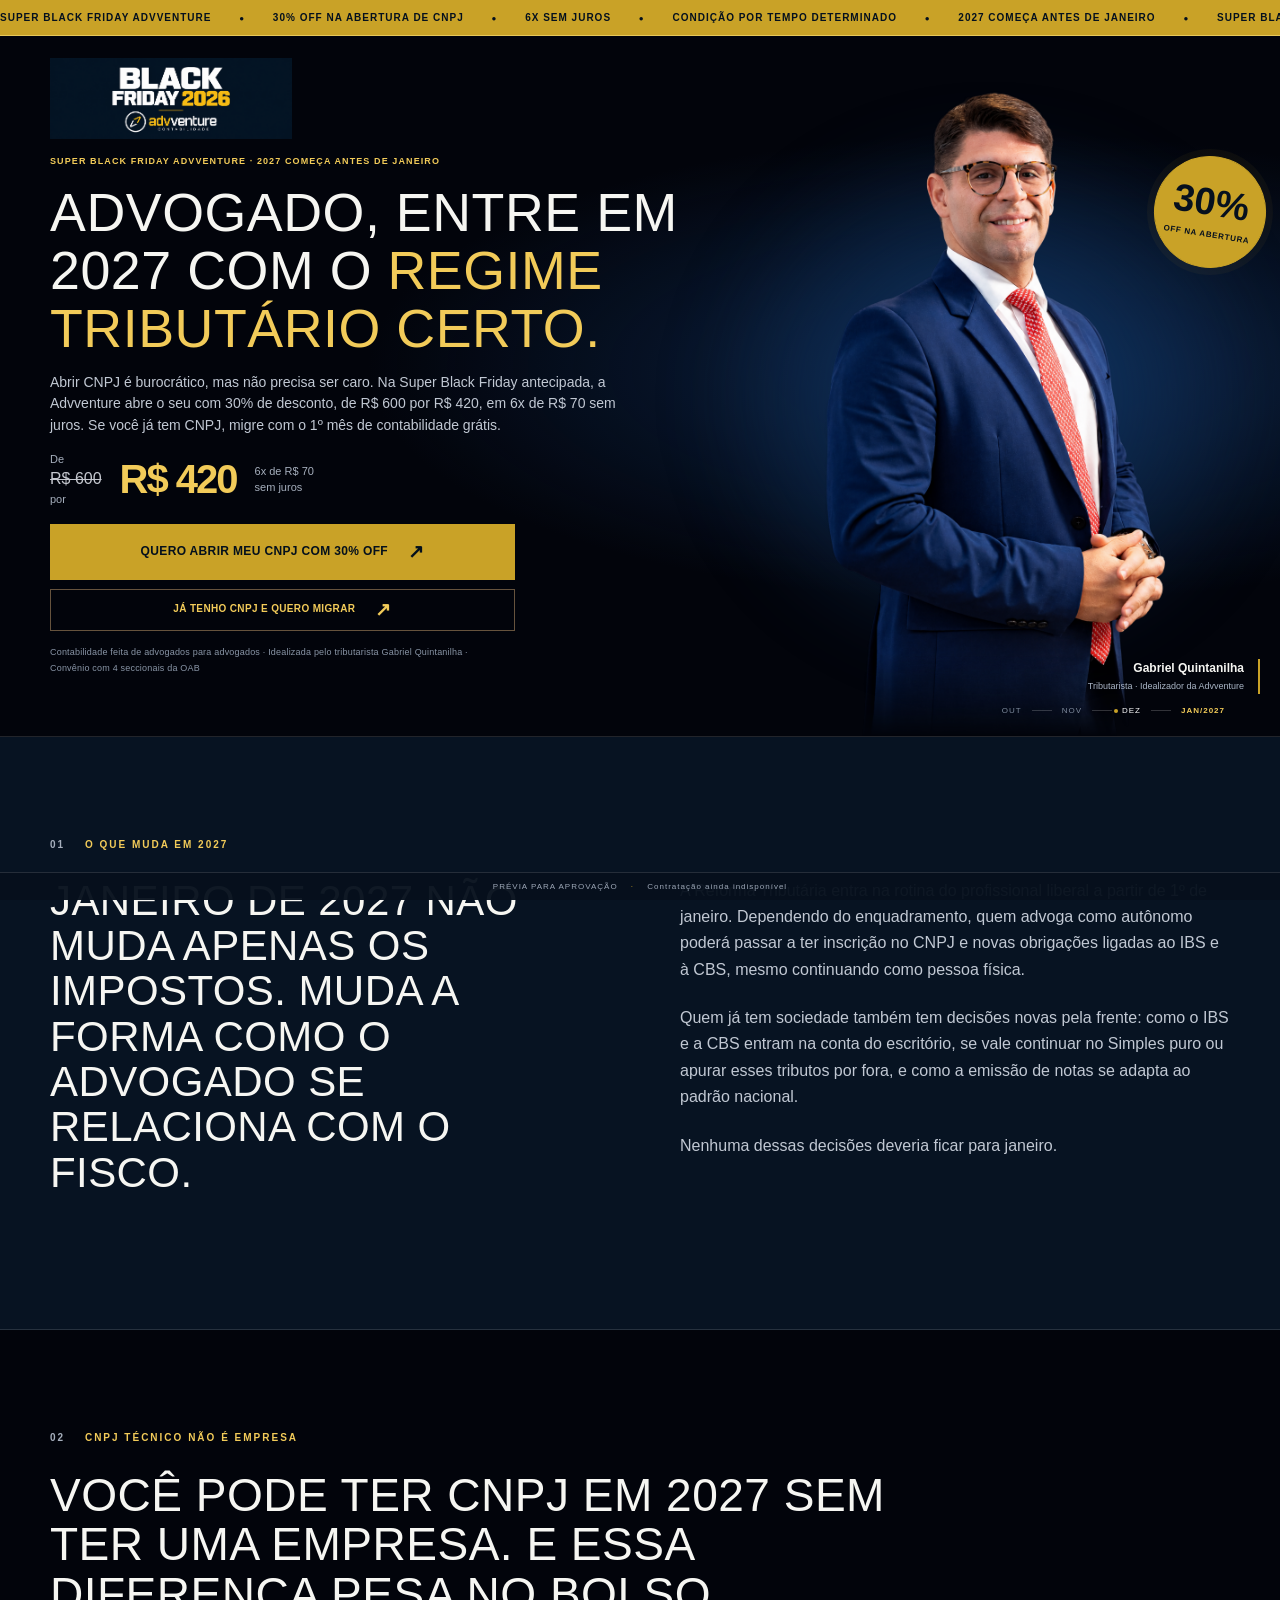
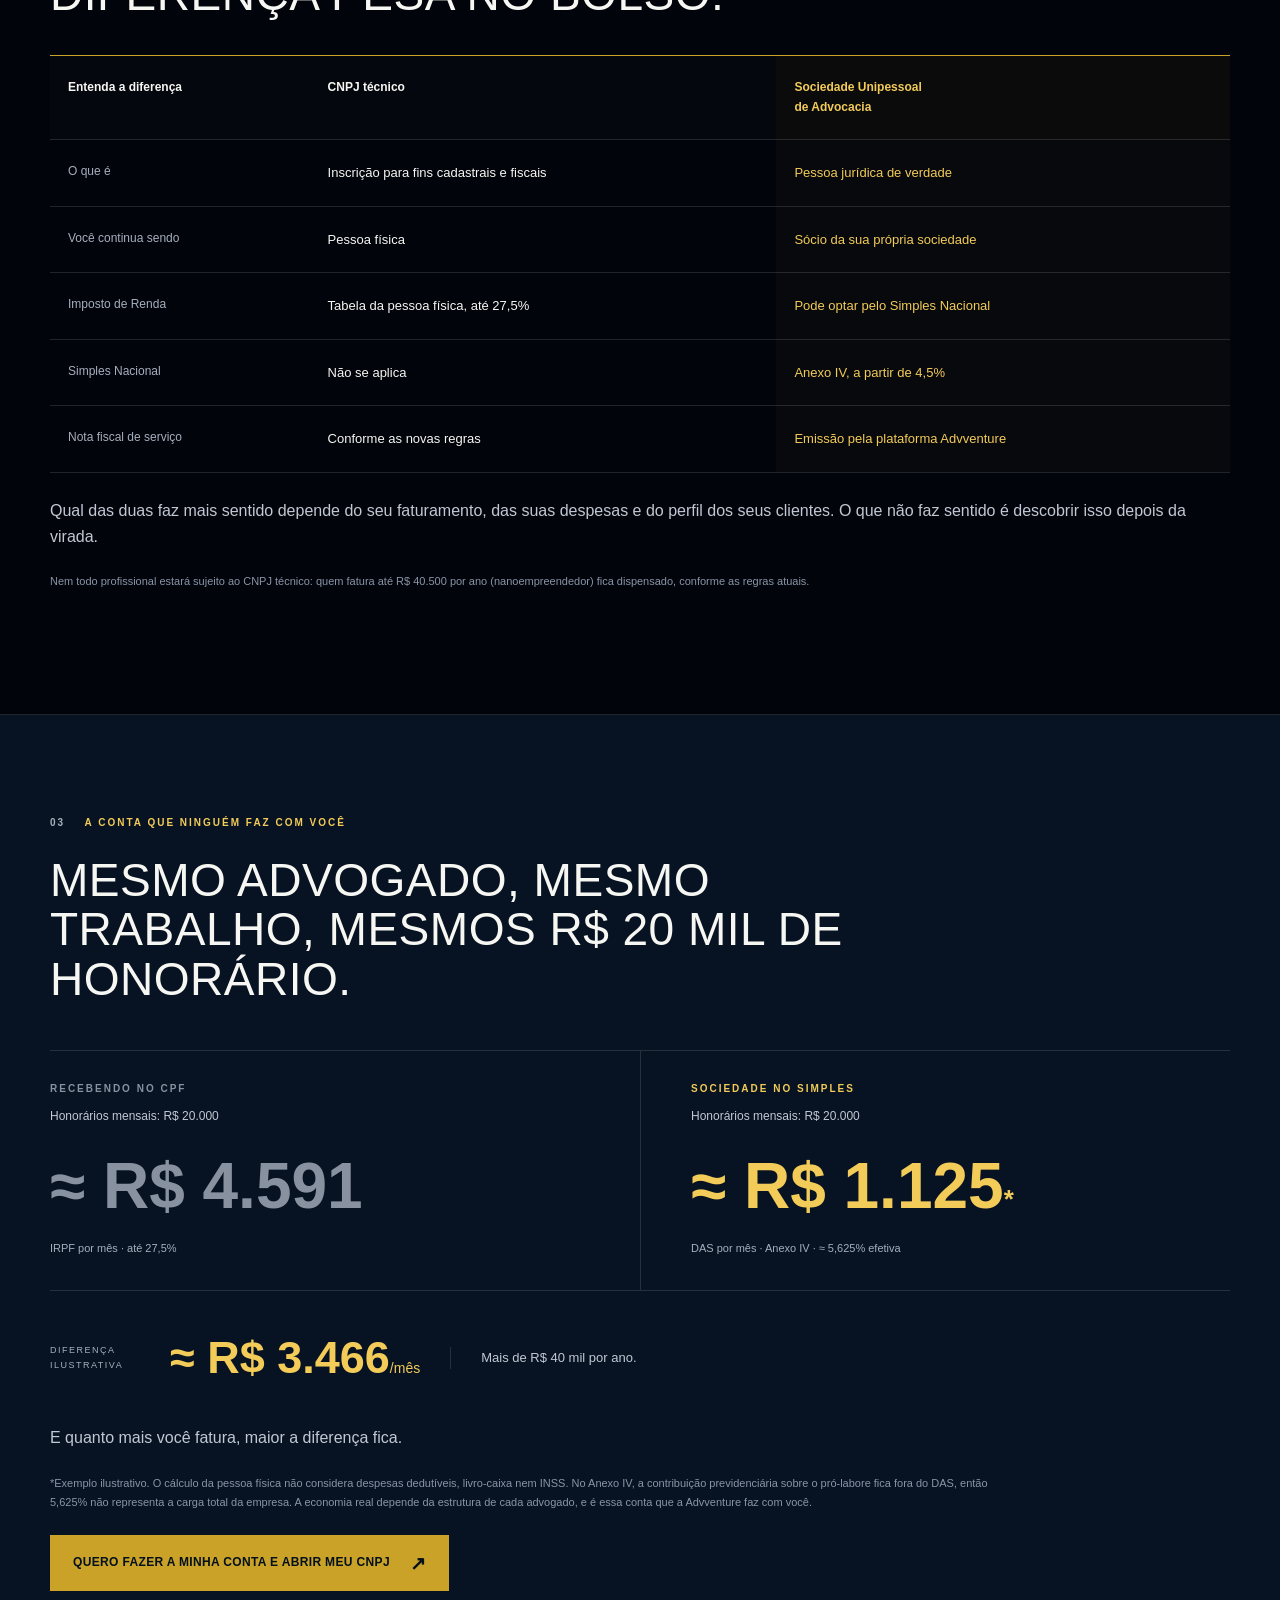
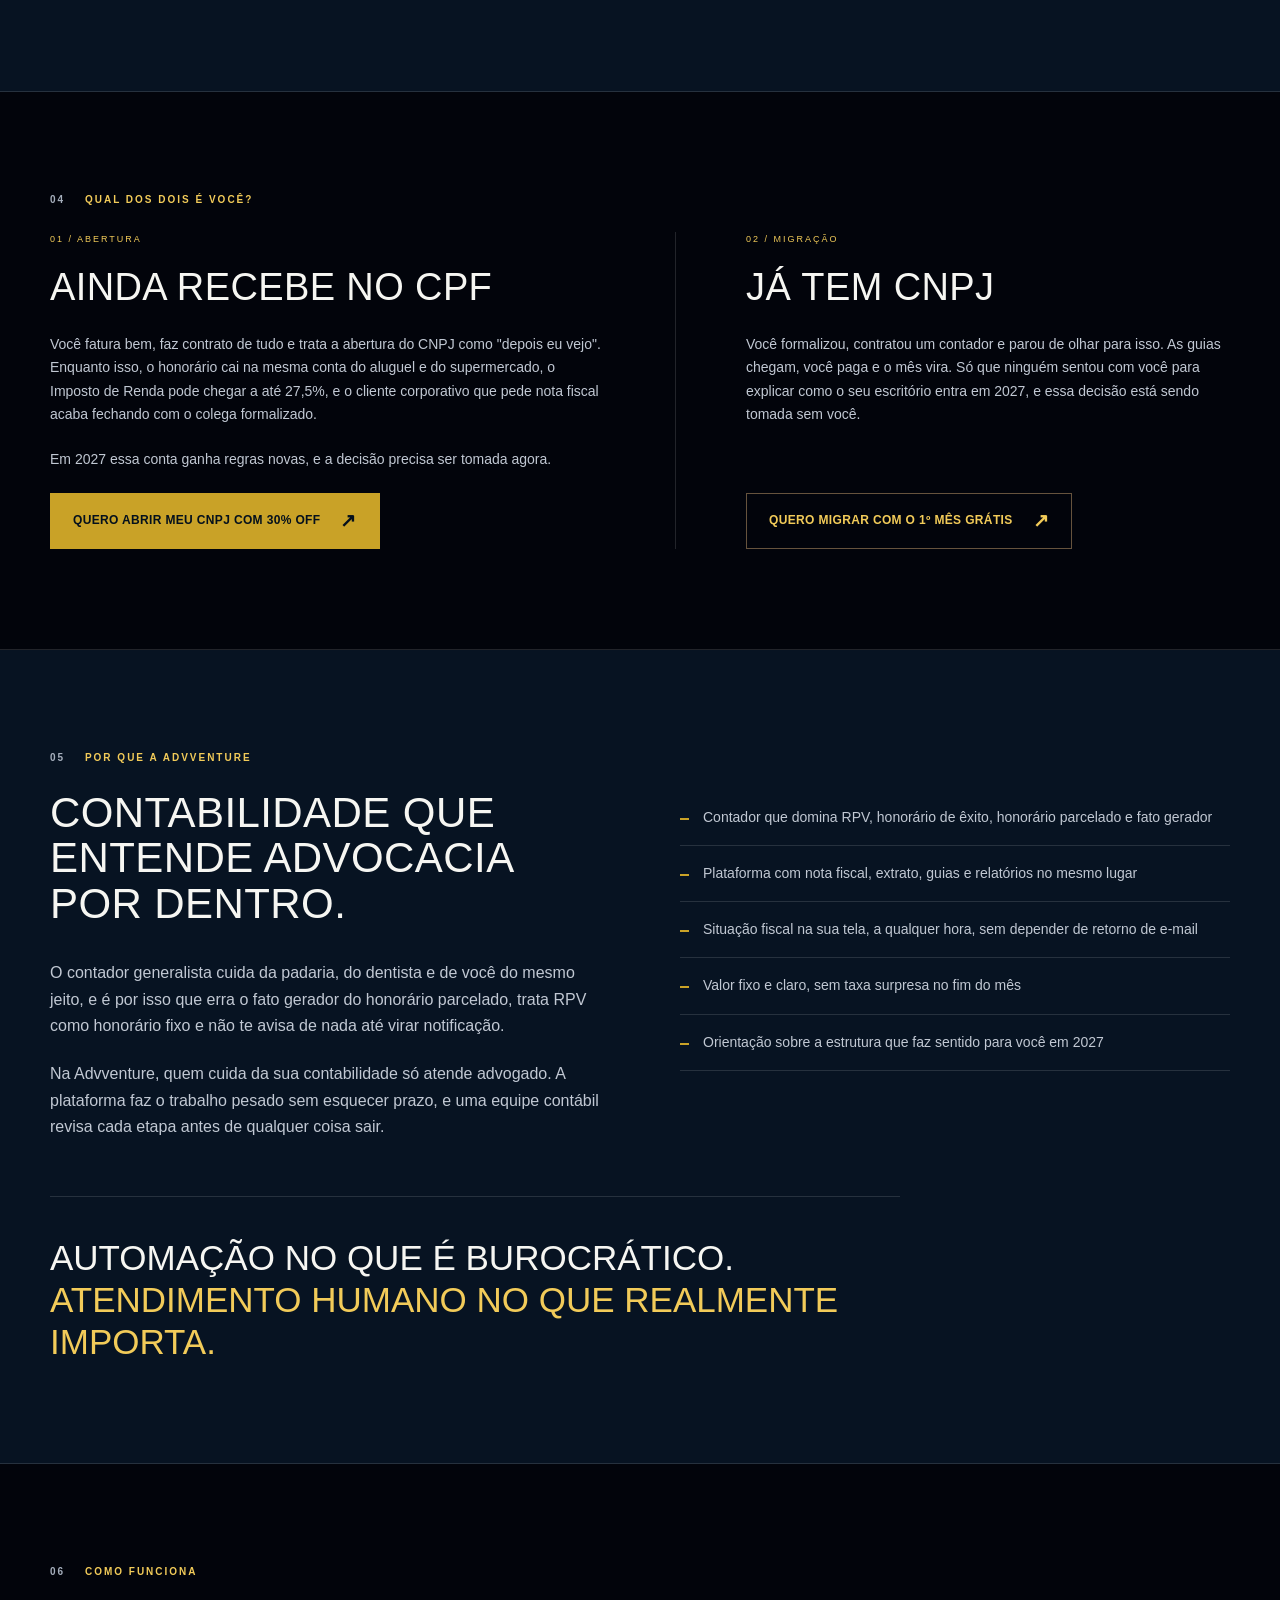
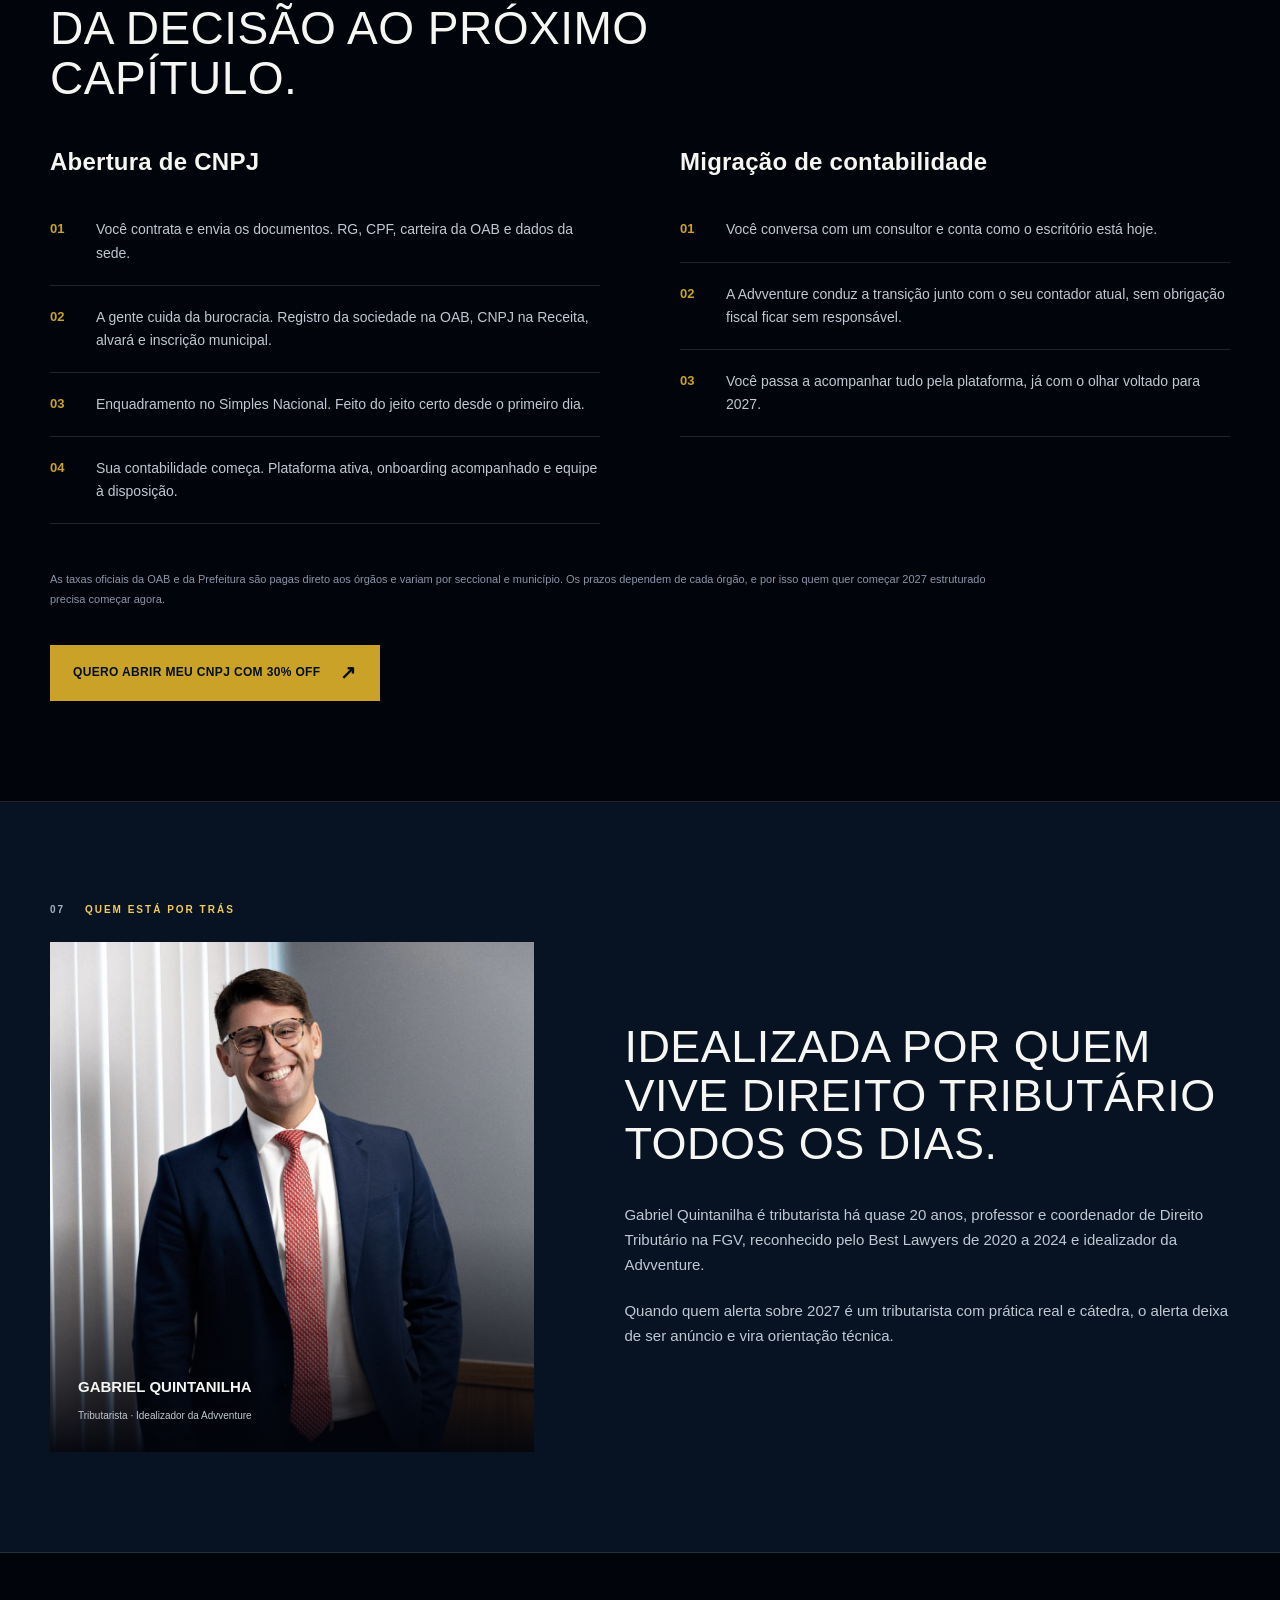
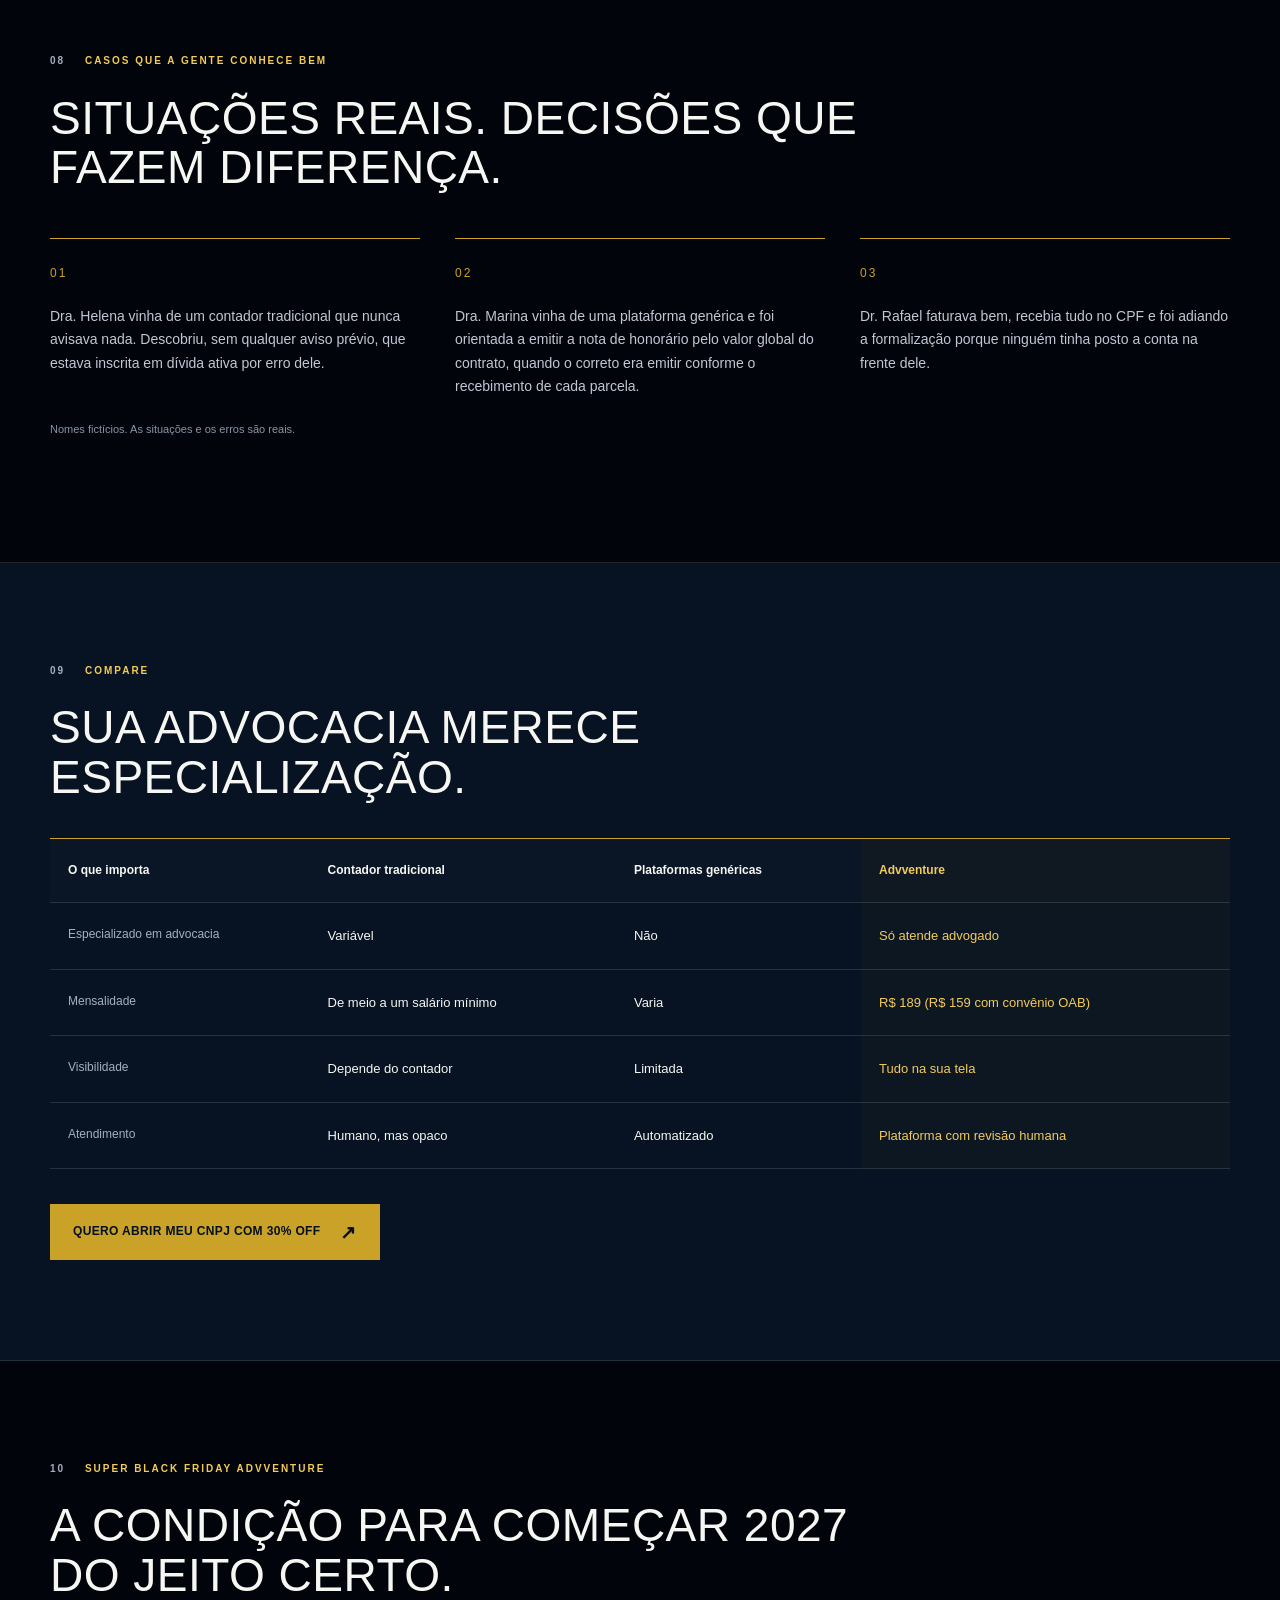
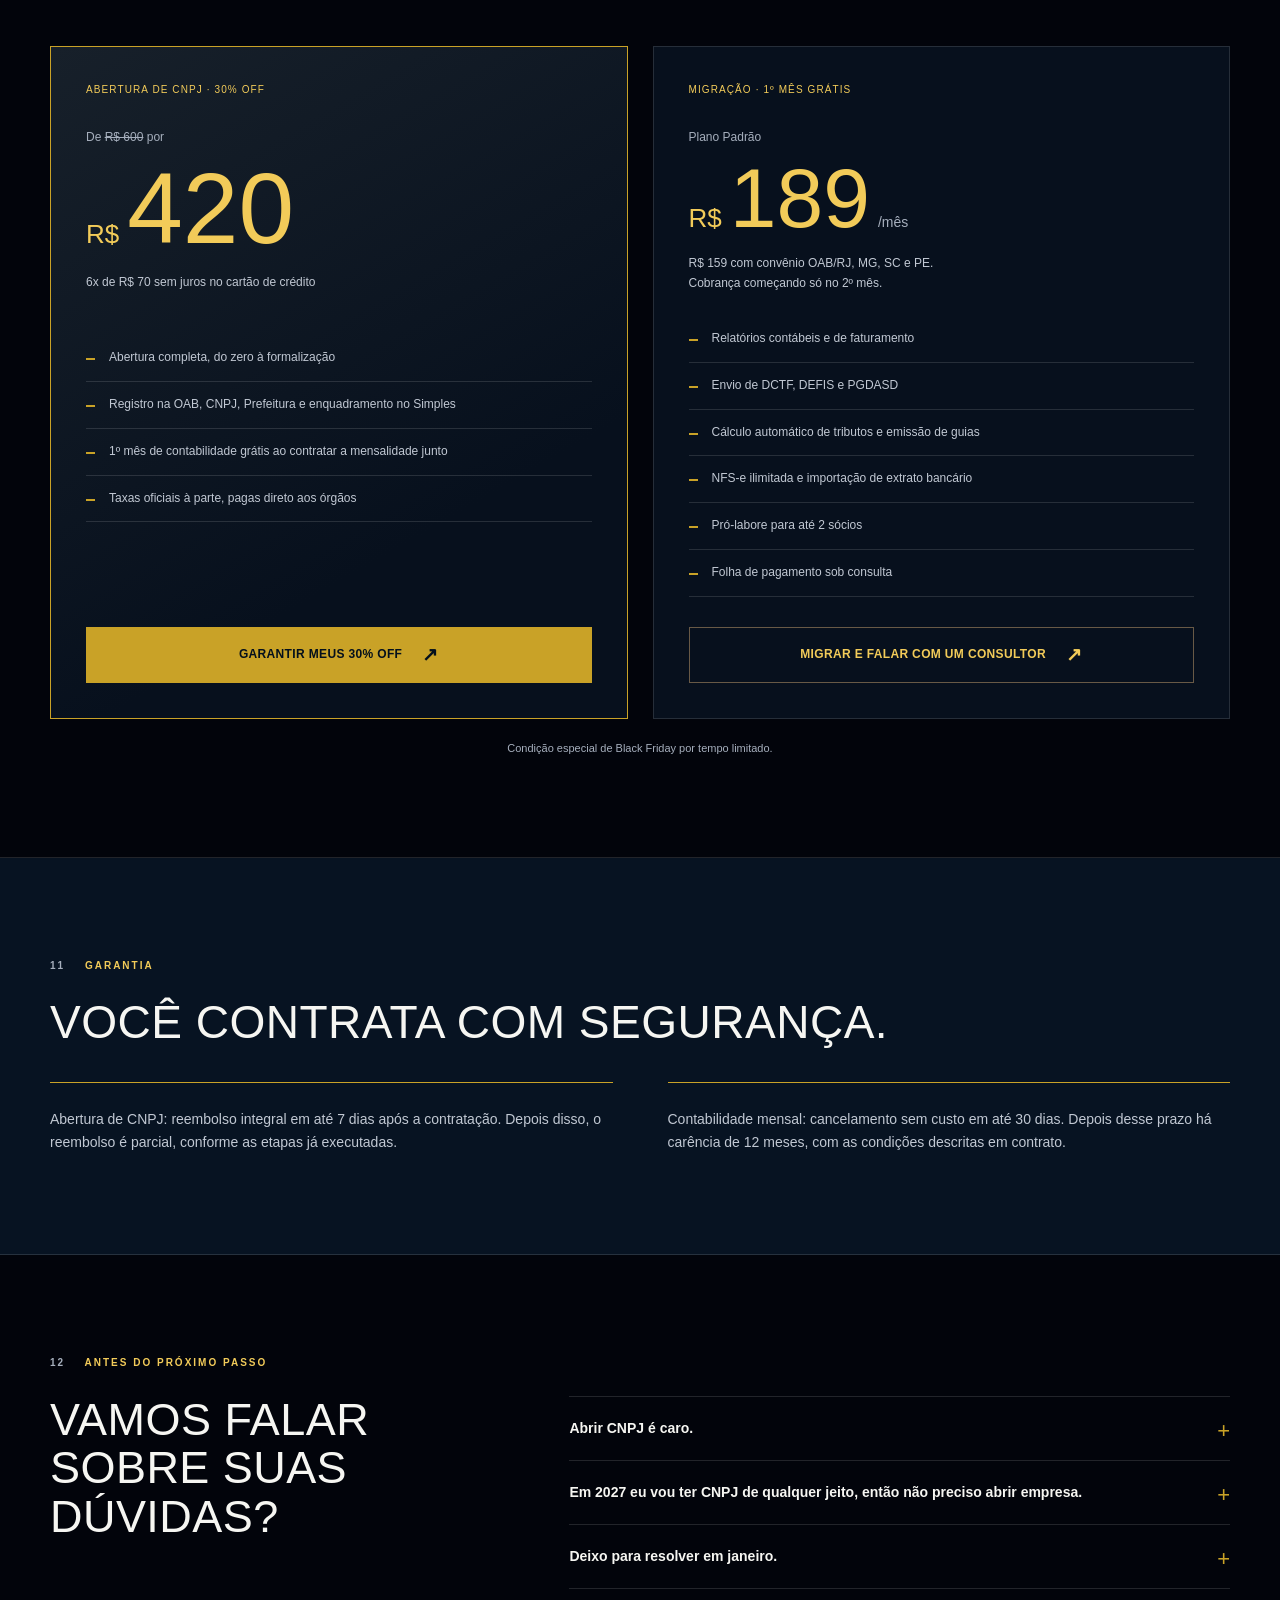
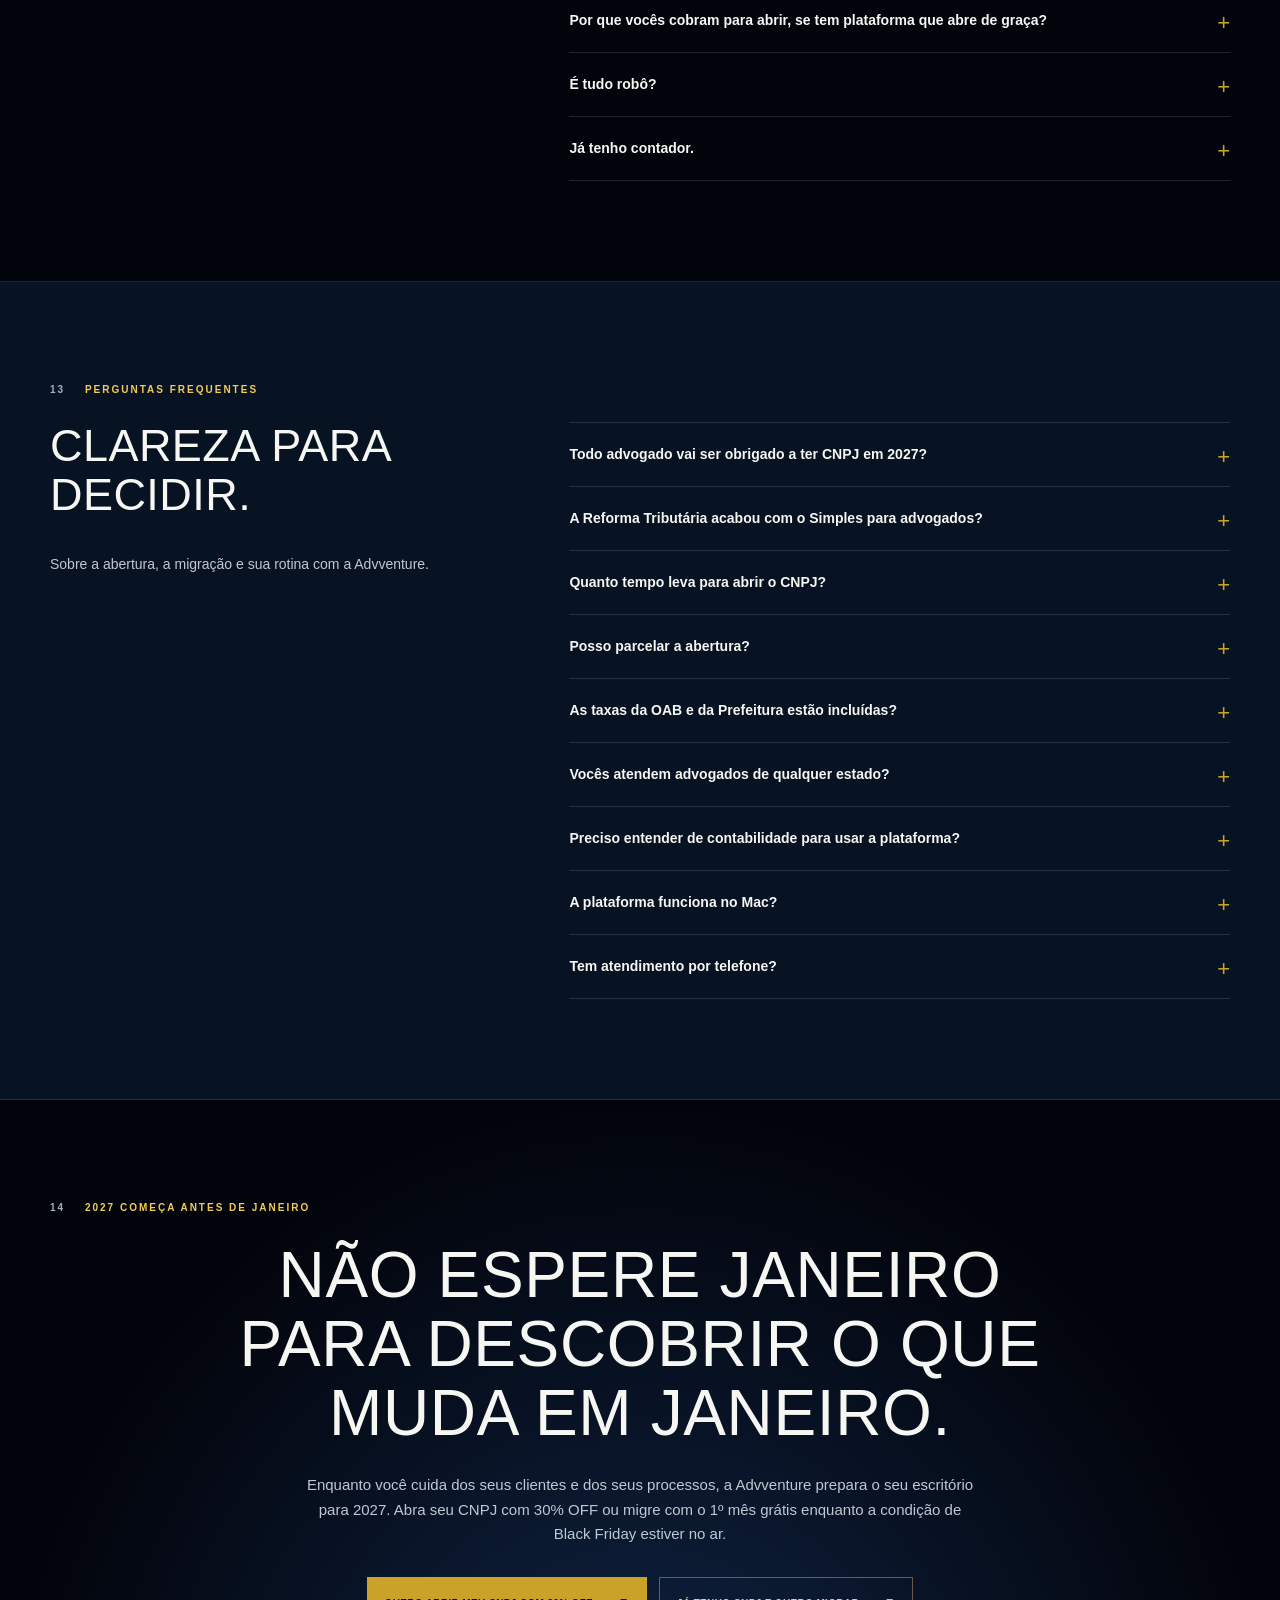
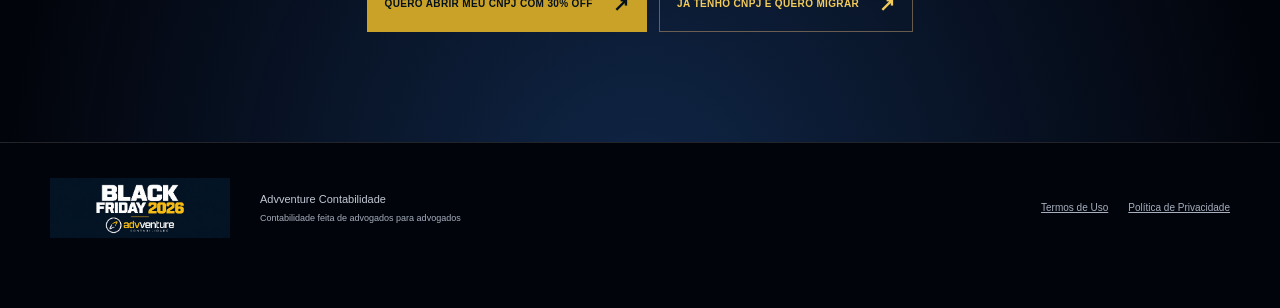
==== black-friday-2026/index.html @ 980461f7 "Adiciona previa Black Friday 2026 da Advventure em pasta propria" ====
<!doctype html><html lang="pt-BR"><head><meta charset="utf-8"><meta name="viewport" content="width=device-width,initial-scale=1"><meta name="robots" content="noindex,nofollow"><meta name="theme-color" content="#02040b"><meta name="description" content="Super Black Friday Advventure 2026. Abertura de CNPJ com 30% OFF ou migração com o primeiro mês de contabilidade grátis."><title>Super Black Friday 2026 | Advventure Contabilidade</title><link rel="stylesheet" href="style.css"></head><body><a class="skip" href="#conteudo">Pular para o conteúdo</a><header class="topbar"><div class="marquee" aria-label="Super Black Friday Advventure, 30% OFF na abertura de CNPJ, 6x sem juros"><div aria-hidden="true">SUPER BLACK FRIDAY ADVVENTURE <b>●</b> 30% OFF NA ABERTURA DE CNPJ <b>●</b> 6X SEM JUROS <b>●</b> CONDIÇÃO POR TEMPO DETERMINADO <b>●</b> 2027 COMEÇA ANTES DE JANEIRO <b>●</b> SUPER BLACK FRIDAY ADVVENTURE <b>●</b> 30% OFF NA ABERTURA DE CNPJ <b>●</b> 6X SEM JUROS <b>●</b> CONDIÇÃO POR TEMPO DETERMINADO <b>●</b> 2027 COMEÇA ANTES DE JANEIRO <b>●</b> </div></div></header><main id="conteudo"><section class="hero"><div class="wrap hero-inner"><div class="hero-copy"><img class="campaign-logo" src="assets/logo-campanha.png" width="2172" height="724" alt="Black Friday 2026 Advventure Contabilidade"><p class="eyebrow hero-eyebrow">SUPER BLACK FRIDAY ADVVENTURE <span class="mobile-hide">· 2027 COMEÇA ANTES DE JANEIRO</span></p><h1>Advogado, entre em 2027 com o <em>regime tributário certo.</em></h1><p class="hero-sub">Abrir CNPJ é burocrático, mas não precisa ser caro. Na Super Black Friday antecipada, a Advventure abre o seu com 30% de desconto, de R$ 600 por R$ 420, em 6x de R$ 70 sem juros. Se você já tem CNPJ, migre com o 1º mês de contabilidade grátis.</p><div class="hero-price"><span>De <s>R$ 600</s> por</span><strong>R$ 420</strong><span>6x de R$ 70<br>sem juros</span></div><div class="hero-actions"><button type="button" class="cta " data-preview>Quero abrir meu CNPJ com 30% OFF<span aria-hidden="true">↗</span></button><button type="button" class="cta outline" data-preview>Já tenho CNPJ e quero migrar<span aria-hidden="true">↗</span></button></div><p class="hero-proof">Contabilidade feita de advogados para advogados · Idealizada pelo tributarista Gabriel Quintanilha · Convênio com 4 seccionais da OAB</p></div><div class="hero-art"><div class="halo"></div><img src="assets/gabriel-recortado.png" alt="Gabriel Quintanilha, idealizador da Advventure, de terno azul com as mãos entrelaçadas" width="1024" height="1536" fetchpriority="high"><div class="discount"><strong>30%</strong><span>OFF NA ABERTURA</span></div><div class="expert-label"><strong>Gabriel Quintanilha</strong><span>Tributarista · Idealizador da Advventure</span></div></div><div class="timeline" aria-label="Linha do tempo da virada do ano"><span data-month="10">OUT</span><i></i><span data-month="11">NOV</span><i></i><span data-month="12">DEZ</span><i></i><strong>JAN/2027</strong></div></div></section><section class="section tonal" id="bloco-1"><div class="wrap"><p class="eyebrow"><span>01</span> O QUE MUDA EM 2027</p><div class="editorial"><div><h2>Janeiro de 2027 não muda apenas os impostos. Muda a forma como o advogado se relaciona com o Fisco.</h2></div><div><p class="">A Reforma Tributária entra na rotina do profissional liberal a partir de 1º de janeiro. Dependendo do enquadramento, quem advoga como autônomo poderá passar a ter inscrição no CNPJ e novas obrigações ligadas ao IBS e à CBS, mesmo continuando como pessoa física.</p><p class="">Quem já tem sociedade também tem decisões novas pela frente: como o IBS e a CBS entram na conta do escritório, se vale continuar no Simples puro ou apurar esses tributos por fora, e como a emissão de notas se adapta ao padrão nacional.</p><p class="">Nenhuma dessas decisões deveria ficar para janeiro.</p></div></div></div></section><section class="section " id="bloco-2"><div class="wrap"><p class="eyebrow"><span>02</span> CNPJ TÉCNICO NÃO É EMPRESA</p><h2>Você pode ter CNPJ em 2027 sem ter uma empresa. E essa diferença pesa no bolso.</h2><div class="table-scroll"><table><thead><tr><th>Entenda a diferença</th><th>CNPJ técnico</th><th>Sociedade Unipessoal<br>de Advocacia</th></tr></thead><tbody><tr><th scope="row">O que é</th><td>Inscrição para fins cadastrais e fiscais</td><td>Pessoa jurídica de verdade</td></tr><tr><th scope="row">Você continua sendo</th><td>Pessoa física</td><td>Sócio da sua própria sociedade</td></tr><tr><th scope="row">Imposto de Renda</th><td>Tabela da pessoa física, até 27,5%</td><td>Pode optar pelo Simples Nacional</td></tr><tr><th scope="row">Simples Nacional</th><td>Não se aplica</td><td>Anexo IV, a partir de 4,5%</td></tr><tr><th scope="row">Nota fiscal de serviço</th><td>Conforme as novas regras</td><td>Emissão pela plataforma Advventure</td></tr></tbody></table></div><p class="">Qual das duas faz mais sentido depende do seu faturamento, das suas despesas e do perfil dos seus clientes. O que não faz sentido é descobrir isso depois da virada.</p><p class="note">Nem todo profissional estará sujeito ao CNPJ técnico: quem fatura até R$ 40.500 por ano (nanoempreendedor) fica dispensado, conforme as regras atuais.</p></div></section><section class="section tonal" id="bloco-3"><div class="wrap"><p class="eyebrow"><span>03</span> A CONTA QUE NINGUÉM FAZ COM VOCÊ</p><h2>Mesmo advogado, mesmo trabalho, mesmos R$ 20 mil de honorário.</h2><div class="simulation"><div class="cpf"><span class="eyebrow">RECEBENDO NO CPF</span><p>Honorários mensais: R$ 20.000</p><strong>≈ R$ 4.591</strong><span>IRPF por mês · até 27,5%</span></div><div class="cnpj"><span class="eyebrow">SOCIEDADE NO SIMPLES</span><p>Honorários mensais: R$ 20.000</p><strong>≈ R$ 1.125<span>*</span></strong><span>DAS por mês · Anexo IV · ≈ 5,625% efetiva</span></div></div><div class="difference"><span>DIFERENÇA ILUSTRATIVA</span><strong>≈ R$ 3.466<span>/mês</span></strong><p>Mais de R$ 40 mil por ano.</p></div><p class="">E quanto mais você fatura, maior a diferença fica.</p><p class="note">*Exemplo ilustrativo. O cálculo da pessoa física não considera despesas dedutíveis, livro-caixa nem INSS. No Anexo IV, a contribuição previdenciária sobre o pró-labore fica fora do DAS, então 5,625% não representa a carga total da empresa. A economia real depende da estrutura de cada advogado, e é essa conta que a Advventure faz com você.</p><button type="button" class="cta " data-preview>Quero fazer a minha conta e abrir meu CNPJ<span aria-hidden="true">↗</span></button></div></section><section class="section " id="bloco-4"><div class="wrap"><p class="eyebrow"><span>04</span> QUAL DOS DOIS É VOCÊ?</p><div class="paths"><article><span class="path-no">01 / ABERTURA</span><h2>Ainda recebe no CPF</h2><p class="">Você fatura bem, faz contrato de tudo e trata a abertura do CNPJ como &quot;depois eu vejo&quot;. Enquanto isso, o honorário cai na mesma conta do aluguel e do supermercado, o Imposto de Renda pode chegar a até 27,5%, e o cliente corporativo que pede nota fiscal acaba fechando com o colega formalizado.</p><p class="">Em 2027 essa conta ganha regras novas, e a decisão precisa ser tomada agora.</p><button type="button" class="cta " data-preview>Quero abrir meu CNPJ com 30% OFF<span aria-hidden="true">↗</span></button></article><article><span class="path-no">02 / MIGRAÇÃO</span><h2>Já tem CNPJ</h2><p class="">Você formalizou, contratou um contador e parou de olhar para isso. As guias chegam, você paga e o mês vira. Só que ninguém sentou com você para explicar como o seu escritório entra em 2027, e essa decisão está sendo tomada sem você.</p><button type="button" class="cta outline" data-preview>Quero migrar com o 1º mês grátis<span aria-hidden="true">↗</span></button></article></div></div></section><section class="section tonal" id="bloco-5"><div class="wrap"><p class="eyebrow"><span>05</span> POR QUE A ADVVENTURE</p><div class="editorial"><div><h2>Contabilidade que entende advocacia por dentro.</h2><p class="">O contador generalista cuida da padaria, do dentista e de você do mesmo jeito, e é por isso que erra o fato gerador do honorário parcelado, trata RPV como honorário fixo e não te avisa de nada até virar notificação.</p><p class="">Na Advventure, quem cuida da sua contabilidade só atende advogado. A plataforma faz o trabalho pesado sem esquecer prazo, e uma equipe contábil revisa cada etapa antes de qualquer coisa sair.</p></div><div><ul class="features"><li>Contador que domina RPV, honorário de êxito, honorário parcelado e fato gerador</li><li>Plataforma com nota fiscal, extrato, guias e relatórios no mesmo lugar</li><li>Situação fiscal na sua tela, a qualquer hora, sem depender de retorno de e-mail</li><li>Valor fixo e claro, sem taxa surpresa no fim do mês</li><li>Orientação sobre a estrutura que faz sentido para você em 2027</li></ul></div></div><p class="statement">Automação no que é burocrático.<br><em>Atendimento humano no que realmente importa.</em></p></div></section><section class="section " id="bloco-6"><div class="wrap"><p class="eyebrow"><span>06</span> COMO FUNCIONA</p><div class="section-body"><h2>Da decisão ao próximo capítulo.</h2><div class="process-grid"><div><h3>Abertura de CNPJ</h3><ol class="steps"><li>Você contrata e envia os documentos. RG, CPF, carteira da OAB e dados da sede.</li><li>A gente cuida da burocracia. Registro da sociedade na OAB, CNPJ na Receita, alvará e inscrição municipal.</li><li>Enquadramento no Simples Nacional. Feito do jeito certo desde o primeiro dia.</li><li>Sua contabilidade começa. Plataforma ativa, onboarding acompanhado e equipe à disposição.</li></ol></div><div><h3>Migração de contabilidade</h3><ol class="steps"><li>Você conversa com um consultor e conta como o escritório está hoje.</li><li>A Advventure conduz a transição junto com o seu contador atual, sem obrigação fiscal ficar sem responsável.</li><li>Você passa a acompanhar tudo pela plataforma, já com o olhar voltado para 2027.</li></ol></div></div><p class="note">As taxas oficiais da OAB e da Prefeitura são pagas direto aos órgãos e variam por seccional e município. Os prazos dependem de cada órgão, e por isso quem quer começar 2027 estruturado precisa começar agora.</p></div><div class="section-action"><button type="button" class="cta " data-preview>Quero abrir meu CNPJ com 30% OFF<span aria-hidden="true">↗</span></button></div></div></section><section class="section tonal" id="bloco-7"><div class="wrap"><p class="eyebrow"><span>07</span> QUEM ESTÁ POR TRÁS</p><div class="authority"><div class="authority-photo"><img src="assets/gabriel-sorrindo.jpeg" width="1066" height="1600" loading="lazy" alt="Gabriel Quintanilha sorrindo, com terno azul e gravata vermelha"><span>GABRIEL QUINTANILHA<br><small>Tributarista · Idealizador da Advventure</small></span></div><div><h2>Idealizada por quem vive Direito Tributário todos os dias.</h2><p class="">Gabriel Quintanilha é tributarista há quase 20 anos, professor e coordenador de Direito Tributário na FGV, reconhecido pelo Best Lawyers de 2020 a 2024 e idealizador da Advventure.</p><p class="">Quando quem alerta sobre 2027 é um tributarista com prática real e cátedra, o alerta deixa de ser anúncio e vira orientação técnica.</p></div></div></div></section><section class="section " id="bloco-8"><div class="wrap"><p class="eyebrow"><span>08</span> CASOS QUE A GENTE CONHECE BEM</p><h2>Situações reais. Decisões que fazem diferença.</h2><div class="cases"><article><span class="case-index">01</span><p class="">Dra. Helena vinha de um contador tradicional que nunca avisava nada. Descobriu, sem qualquer aviso prévio, que estava inscrita em dívida ativa por erro dele.</p></article><article><span class="case-index">02</span><p class="">Dra. Marina vinha de uma plataforma genérica e foi orientada a emitir a nota de honorário pelo valor global do contrato, quando o correto era emitir conforme o recebimento de cada parcela.</p></article><article><span class="case-index">03</span><p class="">Dr. Rafael faturava bem, recebia tudo no CPF e foi adiando a formalização porque ninguém tinha posto a conta na frente dele.</p></article></div><p class="note">Nomes fictícios. As situações e os erros são reais.</p></div></section><section class="section tonal" id="bloco-9"><div class="wrap"><p class="eyebrow"><span>09</span> COMPARE</p><div class="section-body"><h2>Sua advocacia merece especialização.</h2><div class="table-scroll"><table><thead><tr><th>O que importa</th><th>Contador tradicional</th><th>Plataformas genéricas</th><th>Advventure</th></tr></thead><tbody><tr><th scope="row">Especializado em advocacia</th><td>Variável</td><td>Não</td><td>Só atende advogado</td></tr><tr><th scope="row">Mensalidade</th><td>De meio a um salário mínimo</td><td>Varia</td><td>R$ 189 (R$ 159 com convênio OAB)</td></tr><tr><th scope="row">Visibilidade</th><td>Depende do contador</td><td>Limitada</td><td>Tudo na sua tela</td></tr><tr><th scope="row">Atendimento</th><td>Humano, mas opaco</td><td>Automatizado</td><td>Plataforma com revisão humana</td></tr></tbody></table></div></div><div class="section-action"><button type="button" class="cta " data-preview>Quero abrir meu CNPJ com 30% OFF<span aria-hidden="true">↗</span></button></div></div></section><section class="section " id="bloco-10"><div class="wrap"><p class="eyebrow"><span>10</span> SUPER BLACK FRIDAY ADVVENTURE</p><h2>A condição para começar 2027 do jeito certo.</h2><div class="offers" id="ofertas"><article class="offer primary"><span class="offer-tag">ABERTURA DE CNPJ · 30% OFF</span><p class="old-price">De <s>R$ 600</s> por</p><div class="offer-price">R$ <strong>420</strong></div><p class="installments">6x de R$ 70 sem juros no cartão de crédito</p><ul class="features"><li>Abertura completa, do zero à formalização</li><li>Registro na OAB, CNPJ, Prefeitura e enquadramento no Simples</li><li>1º mês de contabilidade grátis ao contratar a mensalidade junto</li><li>Taxas oficiais à parte, pagas direto aos órgãos</li></ul><button type="button" class="cta " data-preview>Garantir meus 30% OFF<span aria-hidden="true">↗</span></button></article><article class="offer"><span class="offer-tag">MIGRAÇÃO · 1º MÊS GRÁTIS</span><p class="old-price">Plano Padrão</p><div class="offer-price small">R$ <strong>189</strong><span>/mês</span></div><p class="installments">R$ 159 com convênio OAB/RJ, MG, SC e PE.<br>Cobrança começando só no 2º mês.</p><ul class="features"><li>Relatórios contábeis e de faturamento</li><li>Envio de DCTF, DEFIS e PGDASD</li><li>Cálculo automático de tributos e emissão de guias</li><li>NFS-e ilimitada e importação de extrato bancário</li><li>Pró-labore para até 2 sócios</li><li>Folha de pagamento sob consulta</li></ul><button type="button" class="cta outline" data-preview>Migrar e falar com um consultor<span aria-hidden="true">↗</span></button></article></div><p class="offer-note">Condição especial de Black Friday por tempo limitado.</p></div></section><section class="section tonal" id="bloco-11"><div class="wrap"><p class="eyebrow"><span>11</span> GARANTIA</p><h2>Você contrata com segurança.</h2><div class="guarantees"><div><p class="">Abertura de CNPJ: reembolso integral em até 7 dias após a contratação. Depois disso, o reembolso é parcial, conforme as etapas já executadas.</p></div><div><p class="">Contabilidade mensal: cancelamento sem custo em até 30 dias. Depois desse prazo há carência de 12 meses, com as condições descritas em contrato.</p></div></div></div></section><section class="section " id="bloco-12"><div class="wrap"><p class="eyebrow"><span>12</span> ANTES DO PRÓXIMO PASSO</p><div class="faq-grid"><div><h2>Vamos falar sobre suas dúvidas?</h2></div><div class="accordion"><details><summary>Abrir CNPJ é caro.</summary><p class="">É burocrático, mas não precisa ser caro. Na Black Friday o honorário cai de R$ 600 para R$ 420, em até 6x sem juros no cartão, e toda a burocracia fica com a gente.</p></details><details><summary>Em 2027 eu vou ter CNPJ de qualquer jeito, então não preciso abrir empresa.</summary><p class="">CNPJ técnico não é empresa. Você continua pessoa física, com a tributação da pessoa física e mais as obrigações novas. A pergunta que importa é qual estrutura faz sentido para o seu faturamento.</p></details><details><summary>Deixo para resolver em janeiro.</summary><p class="">A abertura passa por vários órgãos e cada um tem o seu tempo. Quem começa em janeiro entra em 2027 atrasado, e a condição de Black Friday não fica no ar até lá.</p></details><details><summary>Por que vocês cobram para abrir, se tem plataforma que abre de graça?</summary><p class="">São dois contratos diferentes: um para abrir e outro para manter. Quem abre &quot;de graça&quot; costuma cobrar uma multa de rescisão maior que o próprio honorário lá na frente. Aqui você sabe exatamente pelo que está pagando.</p></details><details><summary>É tudo robô?</summary><p class="">A automação cuida da parte burocrática para não repetir o erro humano. No que importa, quem responde é um contador que só atende advogado.</p></details><details><summary>Já tenho contador.</summary><p class="">O ponto não é ter contador, e sim saber se ele está preparando o seu escritório para 2027.</p></details></div></div></div></section><section class="section tonal" id="bloco-13"><div class="wrap"><p class="eyebrow"><span>13</span> PERGUNTAS FREQUENTES</p><div class="faq-grid"><div><h2>Clareza para decidir.</h2><p>Sobre a abertura, a migração e sua rotina com a Advventure.</p></div><div class="accordion"><details><summary>Todo advogado vai ser obrigado a ter CNPJ em 2027?</summary><p class="">Não. A obrigação vale para quem se enquadrar como contribuinte da CBS. Quem fatura até R$ 40.500 por ano (nanoempreendedor) fica dispensado, conforme as regras atuais. Para os demais, a dúvida passa a ser qual estrutura usar.</p></details><details><summary>A Reforma Tributária acabou com o Simples para advogados?</summary><p class="">Não. O Simples foi preservado, a advocacia continua no Anexo IV e a primeira faixa segue em 4,5%.</p></details><details><summary>Quanto tempo leva para abrir o CNPJ?</summary><p class="">Depende de cada órgão, principalmente da OAB da sua seccional. Não trabalhamos com prazo garantido, mas acompanhamos cada etapa, e é por isso que vale começar antes da virada do ano.</p></details><details><summary>Posso parcelar a abertura?</summary><p class="">Sim, em até 6x de R$ 70 sem juros no cartão de crédito.</p></details><details><summary>As taxas da OAB e da Prefeitura estão incluídas?</summary><p class="">Não. Elas são pagas direto aos órgãos e variam por seccional e município. Você é informado do valor antes de pagar.</p></details><details><summary>Vocês atendem advogados de qualquer estado?</summary><p class="">Sim. O desconto de convênio na mensalidade vale para OAB/RJ, MG, SC e PE.</p></details><details><summary>Preciso entender de contabilidade para usar a plataforma?</summary><p class="">Não. Ela foi feita para quem não quer virar contador. A equipe cuida da parte técnica e você acompanha.</p></details><details><summary>A plataforma funciona no Mac?</summary><p class="">Sim. É 100% online e funciona em qualquer navegador.</p></details><details><summary>Tem atendimento por telefone?</summary><p class="">Não. O atendimento é pela plataforma e pelo WhatsApp, de segunda a sexta, das 9h às 18h.</p></details></div></div></div></section><section class="section " id="bloco-14"><div class="wrap"><p class="eyebrow"><span>14</span> 2027 COMEÇA ANTES DE JANEIRO</p><div class="closing"><h2>Não espere janeiro para descobrir o que muda em janeiro.</h2><p class="">Enquanto você cuida dos seus clientes e dos seus processos, a Advventure prepara o seu escritório para 2027. Abra seu CNPJ com 30% OFF ou migre com o 1º mês grátis enquanto a condição de Black Friday estiver no ar.</p><div class="closing-actions"><button type="button" class="cta " data-preview>Quero abrir meu CNPJ com 30% OFF<span aria-hidden="true">↗</span></button><button type="button" class="cta outline" data-preview>Já tenho CNPJ e quero migrar<span aria-hidden="true">↗</span></button></div></div></div></section></main><footer><div class="wrap footer-inner"><img src="assets/logo-campanha.png" width="2172" height="724" alt="Advventure Black Friday 2026" loading="lazy"><p>Advventure Contabilidade<br><span>Contabilidade feita de advogados para advogados</span></p><div><button data-legal="Termos de Uso">Termos de Uso</button><button data-legal="Política de Privacidade">Política de Privacidade</button></div></div></footer><aside class="review-mode" aria-label="Página em aprovação">PRÉVIA PARA APROVAÇÃO <span>·</span> Contratação ainda indisponível</aside><dialog id="preview-dialog" aria-labelledby="dialog-title"><button class="dialog-close" aria-label="Fechar">×</button><p class="eyebrow">SUPER BLACK FRIDAY ADVVENTURE</p><h2 id="dialog-title">Em breve.</h2><p id="dialog-message">Esta página está em aprovação. O link de contratação será disponibilizado após a validação da campanha.</p><button class="cta dialog-dismiss">Entendi</button></dialog><script src="app.js" defer></script></body></html>
---- black-friday-2026/style.css ----
@charset "UTF-8";
:root{--bg:#02040b;--navy:#071322;--light:#0b1a2e;--gold:#c9a227;--gold-light:#f2cb59;--white:#f6f6f2;--muted:#a6afbd;--line:#ffffff20}*{box-sizing:border-box}html{scroll-behavior:smooth;scroll-padding-top:65px}body{margin:0;background:var(--bg);color:var(--white);font-family:Arial,Helvetica,sans-serif;line-height:1.65;font-size:16px}button,a{-webkit-tap-highlight-color:transparent}button{font:inherit;cursor:pointer}img{max-width:100%;display:block}button:focus-visible,a:focus-visible,summary:focus-visible{outline:3px solid var(--gold-light);outline-offset:5px}a{color:inherit}.wrap{max-width:1180px;width:calc(100% - 96px);margin:auto}h1,h2,h3,p{margin-top:0}h1,h2,h3{line-height:1.08;font-weight:400;letter-spacing:.01em}h1,h2,.offer-price,.difference strong,.simulation strong{font-family:Impact,'Arial Narrow',Arial,sans-serif;text-transform:uppercase}h1{font-size:clamp(42px,4.2vw,62px);margin-bottom:15px;max-width:680px}h1 em,h2 em,.statement em{color:var(--gold-light);font-style:normal}h2{font-size:clamp(32px,3.6vw,48px);max-width:850px;margin-bottom:34px}h3{font-size:24px;font-weight:700}p{color:#c1c8d3;margin-bottom:22px}.eyebrow{font-size:10px;font-weight:700;letter-spacing:2px;text-transform:uppercase;color:var(--gold-light);margin-bottom:24px}.eyebrow>span{color:var(--muted);margin-right:15px}.topbar{position:fixed;top:0;left:0;right:0;z-index:10;height:36px;background:var(--gold);color:#04101e;border-bottom:1px solid #e8c85a}.marquee{overflow:hidden;height:36px;display:flex;align-items:center;font-size:10px;font-weight:800;letter-spacing:1px}.marquee>div{white-space:nowrap;animation:marquee 60s linear infinite}.marquee b{padding:0 24px;font-size:8px}@keyframes marquee{to{transform:translateX(-50%)}}.hero{position:relative;overflow:hidden;padding-top:36px;border-bottom:1px solid var(--line);background:radial-gradient(ellipse at 79% 50%,#0c2345 0,transparent 45%),var(--bg)}.hero-inner{position:relative;min-height:700px;padding-top:22px;padding-bottom:52px}.hero-copy{position:relative;z-index:2;width:58%;max-width:660px}.campaign-logo{width:242px;height:auto;margin:0 0 15px;mix-blend-mode:screen}.hero-eyebrow{font-size:9px;letter-spacing:1.1px;margin-bottom:14px}.hero-eyebrow>span{color:inherit;margin-right:0}.hero-sub{font-size:14px;line-height:1.55;max-width:600px;margin-bottom:14px}.hero-price{display:flex;align-items:center;gap:18px;margin:8px 0 16px}.hero-price>span{font-size:11px;line-height:1.5;color:var(--muted)}.hero-price strong{color:var(--gold-light);font-size:40px;line-height:1;font-weight:800;letter-spacing:-2px}.hero-price s{display:block;color:#c4c7ce;font-size:16px}.hero-actions{max-width:465px;display:grid;gap:9px}.cta{border:1px solid var(--gold);background:var(--gold);color:#04101c;padding:17px 22px;min-height:54px;font-size:12px;text-transform:uppercase;font-weight:800;letter-spacing:.35px;display:inline-flex;justify-content:center;align-items:center;gap:20px;text-align:center;text-decoration:none;transition:background .2s,border-color .2s,transform .2s}.cta span{font-size:19px;line-height:1}.cta:hover{background:var(--gold-light);border-color:var(--gold-light);transform:translateY(-2px)}.cta.outline{background:transparent;color:var(--gold-light);border-color:#c9a27080}.cta.outline:hover{background:#c9a22714}.hero-actions .outline{min-height:42px;padding:10px 20px;font-size:10px}.hero-proof{font-size:9px;line-height:1.8;letter-spacing:.2px;color:#8995a6;max-width:450px;margin:13px 0 0}.hero-art{position:absolute;right:-60px;top:10px;bottom:0;width:51%;pointer-events:none}.hero-art>img{position:absolute;bottom:0;right:0;width:100%;height:100%;object-fit:contain;object-position:bottom;mask-image:linear-gradient(to right,transparent 0%,#000 15%,#000 95%,transparent),linear-gradient(to bottom,#000 88%,transparent 100%);mask-composite:intersect}.halo{position:absolute;inset:10% 0 8%;background:radial-gradient(ellipse,#103664 0%,transparent 68%);filter:blur(30px)}.discount{position:absolute;right:24px;top:110px;border:1px solid var(--gold);border-radius:50%;height:112px;width:112px;background:var(--gold);color:#06101e;display:flex;flex-direction:column;align-items:center;justify-content:center;transform:rotate(9deg);box-shadow:0 0 0 7px #c9a2270d}.discount strong{font-size:38px;line-height:1}.discount span{font-size:8px;font-weight:800;letter-spacing:.7px;margin-top:7px}.expert-label{position:absolute;bottom:42px;right:30px;text-align:right;border-right:2px solid var(--gold);padding-right:14px}.expert-label strong,.expert-label span{display:block;font-size:12px}.expert-label span{font-size:9px;color:#aab6c6}.timeline{position:absolute;right:5px;bottom:19px;z-index:3;display:flex;align-items:center;gap:10px;font-size:8px;letter-spacing:1px}.timeline>span{color:#7f8b9d}.timeline .active{color:white;position:relative}.timeline .active:before{content:'';width:4px;height:4px;border-radius:50%;background:var(--gold);position:absolute;left:-8px;top:5px}.timeline i{height:1px;background:#ffffff30;width:20px}.timeline strong{color:var(--gold-light)}.section{padding:100px 0;border-bottom:1px solid var(--line)}.tonal{background:var(--navy)}.editorial{display:grid;grid-template-columns:1fr 1fr;gap:80px;align-items:start}.editorial h2{font-size:42px}.editorial>div>p:last-child{margin-bottom:0}.table-scroll{overflow-x:auto;border-top:1px solid var(--gold);margin:35px 0 25px}table{border-collapse:collapse;width:100%;min-width:620px;text-align:left;font-size:13px}th,td{padding:22px 18px;border-bottom:1px solid var(--line);vertical-align:top}thead th{font-size:12px;font-weight:700;color:var(--white);background:#ffffff03}thead th:last-child{color:var(--gold-light);background:#c9a2270b}tbody th{font-size:12px;font-weight:400;color:var(--muted);width:22%}td:last-child{color:var(--gold-light);background:#c9a22707}.note{font-size:11px;line-height:1.8;color:#8995a7;max-width:970px}.simulation{display:grid;grid-template-columns:1fr 1fr;margin:45px 0 0}.simulation>div{padding:30px 0;border-top:1px solid var(--line);border-bottom:1px solid var(--line)}.simulation>div:last-child{padding-left:50px;border-left:1px solid var(--line)}.simulation .eyebrow{display:block;margin-bottom:10px}.simulation p{font-size:12px;margin-bottom:24px}.simulation strong{display:block;font-size:64px;line-height:1.1;margin-bottom:12px}.simulation strong span{font-size:26px}.simulation>div>span:last-child{font-size:11px;color:var(--muted)}.cpf strong,.cpf .eyebrow{color:#88919f}.cnpj strong{color:var(--gold-light)}.difference{display:flex;align-items:center;gap:30px;margin:30px 0}.difference>span{font-size:9px;letter-spacing:1.5px;color:var(--muted);max-width:90px}.difference strong{font-size:45px;color:var(--gold-light);white-space:nowrap}.difference strong span{font-family:Arial;font-size:14px;text-transform:none;font-weight:400;letter-spacing:0}.difference p{font-size:13px;margin:0;border-left:1px solid var(--line);padding-left:30px}.paths{display:grid;grid-template-columns:1fr 1fr;gap:70px}.paths article{display:flex;flex-direction:column;align-items:start}.paths article+article{border-left:1px solid var(--line);padding-left:70px}.path-no{font-size:9px;letter-spacing:2px;color:var(--gold-light);margin-bottom:20px}.paths h2{font-size:38px;margin-bottom:25px}.paths p{font-size:14px}.paths .cta{margin-top:auto}.features{padding:0;list-style:none;margin:0 0 30px}.features li{position:relative;padding:16px 0 16px 23px;border-bottom:1px solid var(--line);font-size:14px;color:#c1c8d3}.features li:before{content:'';height:2px;width:9px;background:var(--gold);position:absolute;top:28px;left:0}.statement{font-family:Impact,'Arial Narrow',sans-serif;text-transform:uppercase;font-size:35px;line-height:1.2;margin:55px 0 0;max-width:850px;color:var(--white);border-top:1px solid var(--line);padding-top:40px}.process-grid{display:grid;grid-template-columns:1fr 1fr;gap:80px;margin-top:45px}.steps{list-style:none;counter-reset:steps;padding:0}.steps li{counter-increment:steps;padding:20px 0 20px 46px;position:relative;border-bottom:1px solid var(--line);font-size:14px;color:#c1c8d3}.steps li:before{content:'0' counter(steps);position:absolute;left:0;top:20px;font-size:13px;font-weight:bold;color:var(--gold)}.process-grid+.note{margin:30px 0 0}.authority{display:grid;grid-template-columns:.8fr 1fr;gap:90px;align-items:center}.authority-photo{position:relative;max-height:510px;overflow:hidden}.authority-photo img{height:510px;width:100%;object-fit:cover;object-position:50% 20%;filter:saturate(.75)}.authority-photo:after{content:'';position:absolute;inset:55% 0 0;background:linear-gradient(transparent,#02040bf5)}.authority-photo>span{position:absolute;z-index:1;bottom:25px;left:28px;font-size:15px;line-height:1.8;font-weight:bold}.authority-photo small{font-size:10px;color:#c2c8d1;font-weight:400}.authority h2{font-size:45px}.authority p{font-size:15px}.cases{display:grid;grid-template-columns:repeat(3,1fr);gap:35px;margin-top:45px}.cases article{border-top:1px solid var(--gold);padding-top:20px}.case-index{color:var(--gold);font-size:12px;letter-spacing:2px}.cases p{font-size:14px;margin-top:20px}.offers{display:grid;grid-template-columns:1fr 1fr;gap:25px;margin-top:45px;align-items:stretch}.offer{border:1px solid var(--line);padding:35px;display:flex;flex-direction:column;background:#07101d}.offer.primary{border-color:var(--gold);background:linear-gradient(150deg,#17202a,#07101d 70%)}.offer-tag{display:block;letter-spacing:1.1px;font-size:10px;color:var(--gold-light);margin-bottom:30px}.old-price{font-size:12px;margin-bottom:0;color:var(--muted)}.offer-price{display:flex;align-items:baseline;gap:8px;font-size:26px;color:var(--gold-light);line-height:1.2}.offer-price strong{font-size:100px;font-weight:400}.offer-price.small strong{font-size:84px}.offer-price span{font-family:Arial;font-size:14px;text-transform:none;color:var(--muted)}.installments{font-size:12px;min-height:42px;margin:5px 0 20px}.offer .features{margin-bottom:30px}.offer .features li{font-size:12px;padding-top:13px;padding-bottom:13px}.offer .features li:before{top:23px}.offer .cta{margin-top:auto;width:100%}.offer-note{text-align:center;font-size:11px;margin:20px 0 0;color:var(--muted)}.guarantees{display:grid;grid-template-columns:1fr 1fr;gap:55px}.guarantees>div{border-top:1px solid var(--gold);padding-top:25px}.guarantees p{font-size:14px;margin-bottom:0}.faq-grid{display:grid;grid-template-columns:.65fr 1fr;gap:90px}.faq-grid h2{font-size:45px}.faq-grid>div>p{font-size:14px}.accordion details{border-top:1px solid var(--line)}.accordion details:last-child{border-bottom:1px solid var(--line)}summary{list-style:none;cursor:pointer;position:relative;padding:21px 30px 21px 0;font-size:14px;line-height:1.5;font-weight:bold}summary::-webkit-details-marker{display:none}summary:after{content:'+';position:absolute;right:0;top:17px;color:var(--gold);font-size:22px;font-weight:400}details[open] summary:after{content:'−'}.accordion details p{font-size:13px;padding-right:20px;margin:0 0 22px;line-height:1.8}.closing{text-align:center;max-width:850px;margin:auto}.closing h2{font-size:64px;margin:0 auto 25px}.closing>p{max-width:670px;margin:0 auto 30px;font-size:15px}.closing-actions{display:flex;gap:12px;justify-content:center}.closing-actions .cta{font-size:10px;padding:17px}.section:last-child{background:radial-gradient(ellipse at 50% 110%,#102647,transparent 70%);padding-bottom:110px}footer{padding:35px 0 70px}.footer-inner{display:flex;align-items:center;gap:30px}.footer-inner img{width:180px;height:auto}.footer-inner p{font-size:11px;margin:0}.footer-inner p span{font-size:9px;color:var(--muted)}.footer-inner>div{margin-left:auto;display:flex;gap:20px}.footer-inner button{border:0;padding:0;background:none;font-size:10px;color:var(--muted);text-decoration:underline}.review-mode{position:fixed;bottom:0;left:0;right:0;text-align:center;font-size:8px;letter-spacing:1px;color:#9da7b7;background:#07101df5;border-top:1px solid var(--line);padding:7px 10px;z-index:9}.review-mode span{padding:0 10px;color:var(--gold)}dialog{background:#0b1728;color:var(--white);border:1px solid var(--gold);padding:45px;max-width:500px;width:calc(100% - 32px)}dialog::backdrop{background:#000b;backdrop-filter:blur(6px)}dialog h2{font-size:38px;margin-bottom:20px}dialog p{font-size:14px}.dialog-close{position:absolute;top:8px;right:14px;background:none;color:white;border:0;font-size:26px}.dialog-dismiss{margin-top:5px;width:100%}.skip{position:absolute;top:-100px;left:20px;z-index:30;background:white;color:black;padding:10px}.skip:focus{top:45px}
@media(min-width:1450px){.hero-inner{min-height:760px;padding-top:35px}.hero-copy{width:57%}h1{font-size:63px}.hero-sub{font-size:15px}.campaign-logo{width:270px;margin-bottom:22px}}
@media(max-width:1000px){.wrap{width:calc(100% - 50px)}h1{font-size:43px}.hero-copy{width:62%}.hero-art{right:-60px;width:52%;opacity:.9}.hero-sub{font-size:13px}.hero-inner{min-height:690px}.hero-price strong{font-size:36px}.hero-actions{max-width:380px}.discount{right:30px;top:105px;height:85px;width:85px}.discount strong{font-size:30px}.discount span{font-size:6px}.editorial,.authority,.faq-grid{gap:40px}.editorial h2,.authority h2,.faq-grid h2{font-size:37px}.section{padding:75px 0}.simulation strong{font-size:51px}.paths{gap:35px}.paths article+article{padding-left:35px}.process-grid{gap:45px}.offer{padding:25px}.offer .cta{font-size:10px}.cases{gap:20px}.closing h2{font-size:52px}}
@media(max-width:650px){body{font-size:14px}.wrap{width:calc(100% - 36px)}.topbar,.marquee{height:28px}.marquee{font-size:8px}.marquee b{padding:0 15px}.hero{padding-top:28px}.hero-inner{display:flex;flex-direction:column;min-height:0;padding-top:0;padding-bottom:44px}.hero-art{position:relative;order:0;top:auto;right:auto;width:100%;height:142px;opacity:1;overflow:hidden;margin-bottom:4px}.hero-art>img{width:230px;height:345px;right:calc(50% - 115px);top:-4px;bottom:auto;object-fit:contain;mask-image:linear-gradient(to bottom,#000 65%,transparent 100%)}.hero-art .halo{inset:-90px -40px -40px}.discount{right:calc(50% - 139px);top:39px;height:67px;width:67px}.discount strong{font-size:24px}.discount span{font-size:5px;letter-spacing:.1px;margin-top:3px}.expert-label{display:none}.hero-copy{width:100%;max-width:none;order:1}.campaign-logo{width:155px;position:absolute;top:-117px;left:0;height:auto}.hero-eyebrow{font-size:7px;letter-spacing:.9px;margin-bottom:9px}.mobile-hide{display:none}h1{font-size:33px;line-height:1.02;letter-spacing:.1px;margin-bottom:10px;max-width:450px}.hero-sub{font-size:11px;line-height:1.5;margin-bottom:10px}.hero-price{gap:14px;margin:8px 0 12px}.hero-price strong{font-size:32px}.hero-price>span{font-size:9px}.hero-price s{font-size:12px}.hero-actions{max-width:none;gap:7px}.cta{min-height:48px;font-size:10px;padding:13px 12px;gap:12px}.hero-actions .outline{min-height:35px;font-size:8px;padding:8px}.hero-proof{font-size:7px;line-height:1.7;margin-top:9px;max-width:none}.timeline{bottom:15px;right:0;font-size:7px;gap:8px}.timeline i{width:20px}.section{padding:55px 0}.eyebrow{font-size:8px;letter-spacing:1.5px;margin-bottom:22px}.eyebrow>span{margin-right:8px}h2,.editorial h2,.authority h2,.faq-grid h2{font-size:33px;margin-bottom:25px}p{font-size:13px;margin-bottom:18px}.editorial,.paths,.process-grid,.authority,.faq-grid,.guarantees{grid-template-columns:1fr;gap:25px}.editorial>div>h2{margin-bottom:0}table{font-size:11px;min-width:570px}th,td{padding:17px 12px}.table-scroll{margin-top:25px}.note{font-size:9px;line-height:1.8}.simulation{grid-template-columns:1fr;margin-top:25px}.simulation>div{padding:24px 0}.simulation>div:last-child{border-left:none;padding-left:0;border-top:none}.simulation strong{font-size:50px}.simulation p{margin-bottom:12px}.difference{align-items:start;gap:10px;flex-direction:column;margin:25px 0}.difference>span{max-width:none}.difference strong{font-size:37px}.difference p{padding:0;border:0}.paths{gap:40px}.paths article+article{padding:35px 0 0;border-left:none;border-top:1px solid var(--line)}.paths h2{font-size:32px;margin-bottom:20px}.paths p{font-size:13px}.path-no{font-size:8px}.features li{font-size:13px}.statement{font-size:27px;margin-top:30px;padding-top:30px}.process-grid{margin-top:25px;gap:30px}h3{font-size:20px}.steps li{font-size:12px}.authority{gap:30px}.authority-photo{max-width:100%;height:340px}.authority-photo img{height:450px;object-position:50% 15%}.cases{grid-template-columns:1fr;gap:20px;margin-top:25px}.cases article{display:flex;gap:20px;padding-top:18px}.cases p{font-size:13px;margin-top:0}.case-index{padding-top:2px}.offers{grid-template-columns:1fr;margin-top:25px;gap:20px}.offer{padding:28px 23px}.offer-price strong{font-size:88px}.offer-price.small strong{font-size:72px}.offer .cta{font-size:10px}.guarantees{gap:25px}.guarantees p{font-size:12px}.accordion summary{font-size:12px;padding-top:19px;padding-bottom:19px}.accordion details p{font-size:12px}.closing h2{font-size:40px}.closing>p{font-size:13px}.closing-actions{flex-direction:column;gap:10px}.section:last-child{padding-bottom:65px}.footer-inner{flex-direction:column;align-items:start;gap:20px}.footer-inner img{width:170px}.footer-inner>div{margin-left:0}.review-mode{font-size:6px;letter-spacing:.4px;padding:6px}.review-mode span{padding:0 5px}dialog{padding:35px 25px}.faq-grid{gap:10px}}
@media(max-width:375px){.hero-art{height:117px}.campaign-logo{top:-102px;width:130px}.hero-art>img{width:210px;height:315px;right:calc(50% - 105px)}h1{font-size:29px}.hero-sub{font-size:10px}.hero-eyebrow{font-size:6px}.hero-price{margin-bottom:9px}.hero-price strong{font-size:28px}.discount{right:0;top:30px}.hero-actions .cta{min-height:44px;font-size:9px}.hero-actions .outline{min-height:32px;font-size:8px}}
@media(prefers-reduced-motion:reduce){html{scroll-behavior:auto}.marquee>div{animation:none}.cta{transition:none}}
.section-action{margin-top:35px}@media(max-width:650px){.campaign-logo{width:130px}.hero-art>img{right:-10px}.discount{right:0;top:80px;height:60px;width:60px}.discount strong{font-size:23px}.hero-art{margin-bottom:7px}}
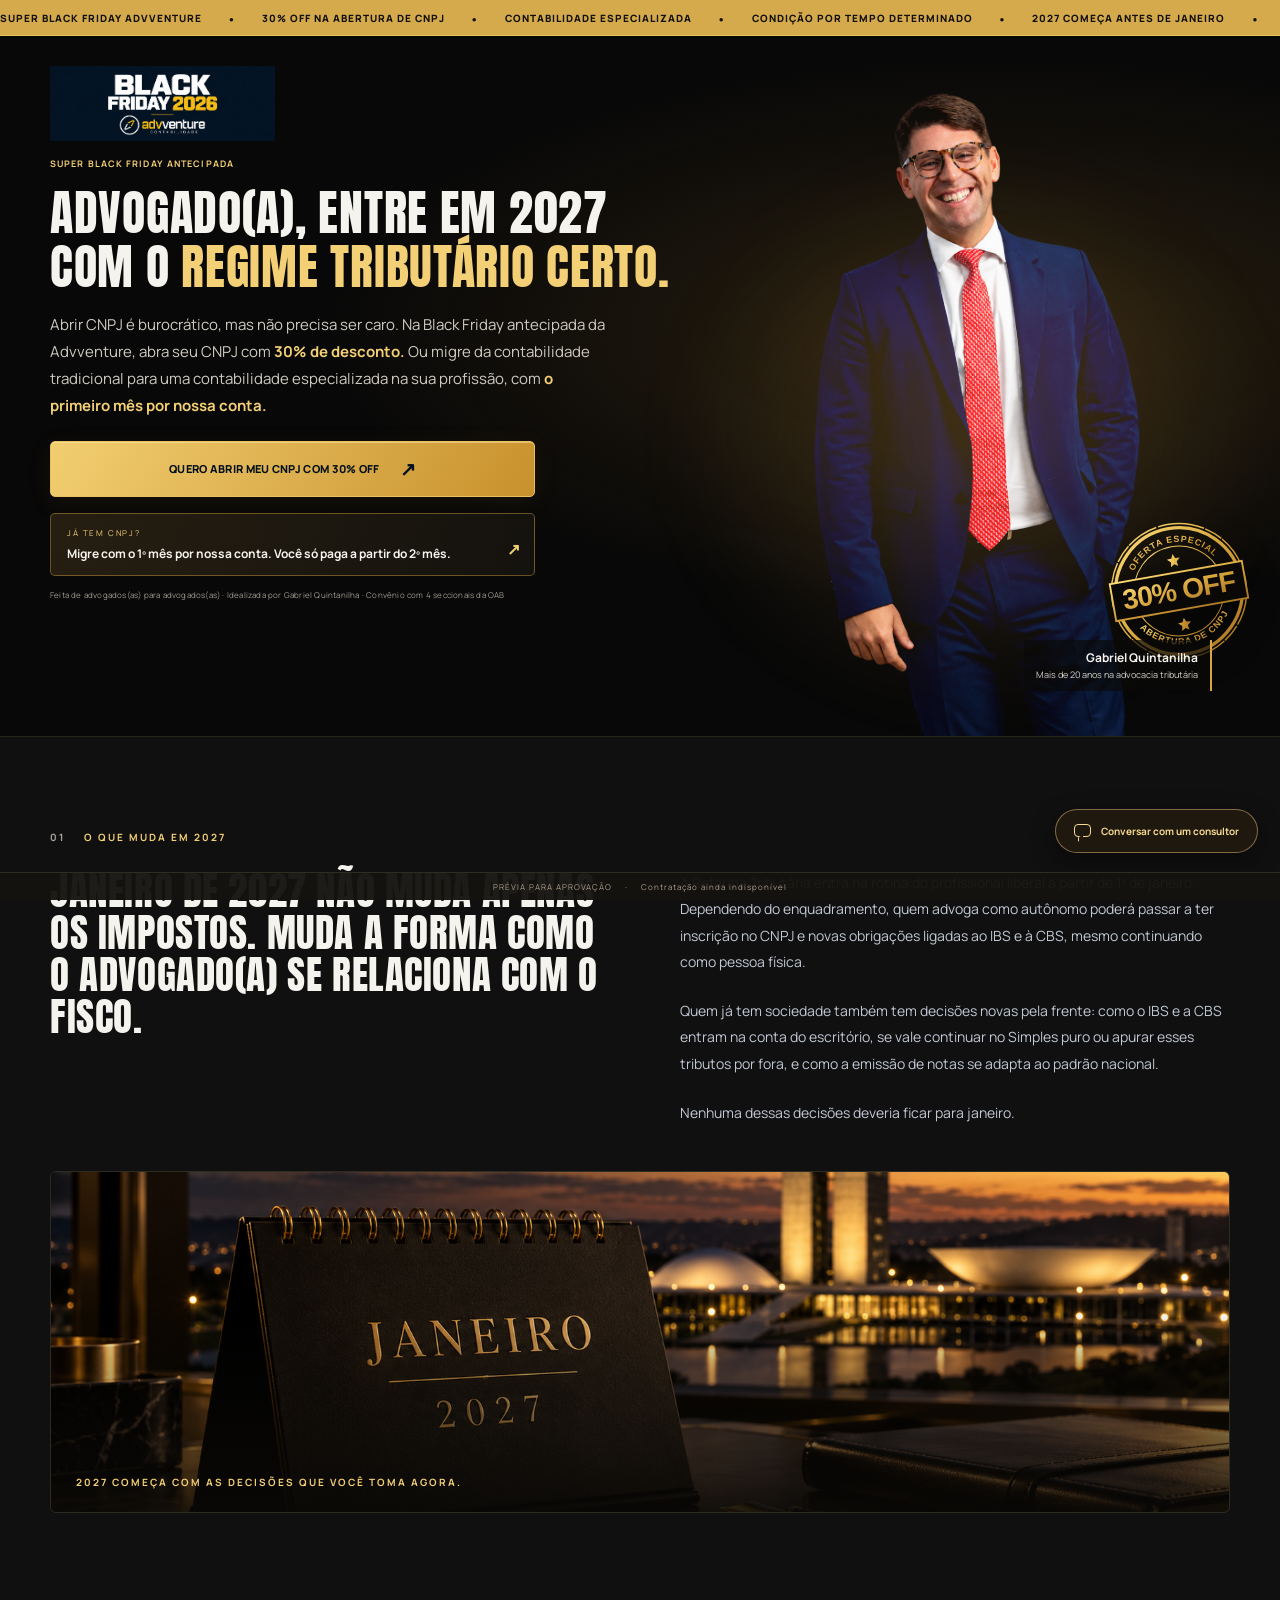
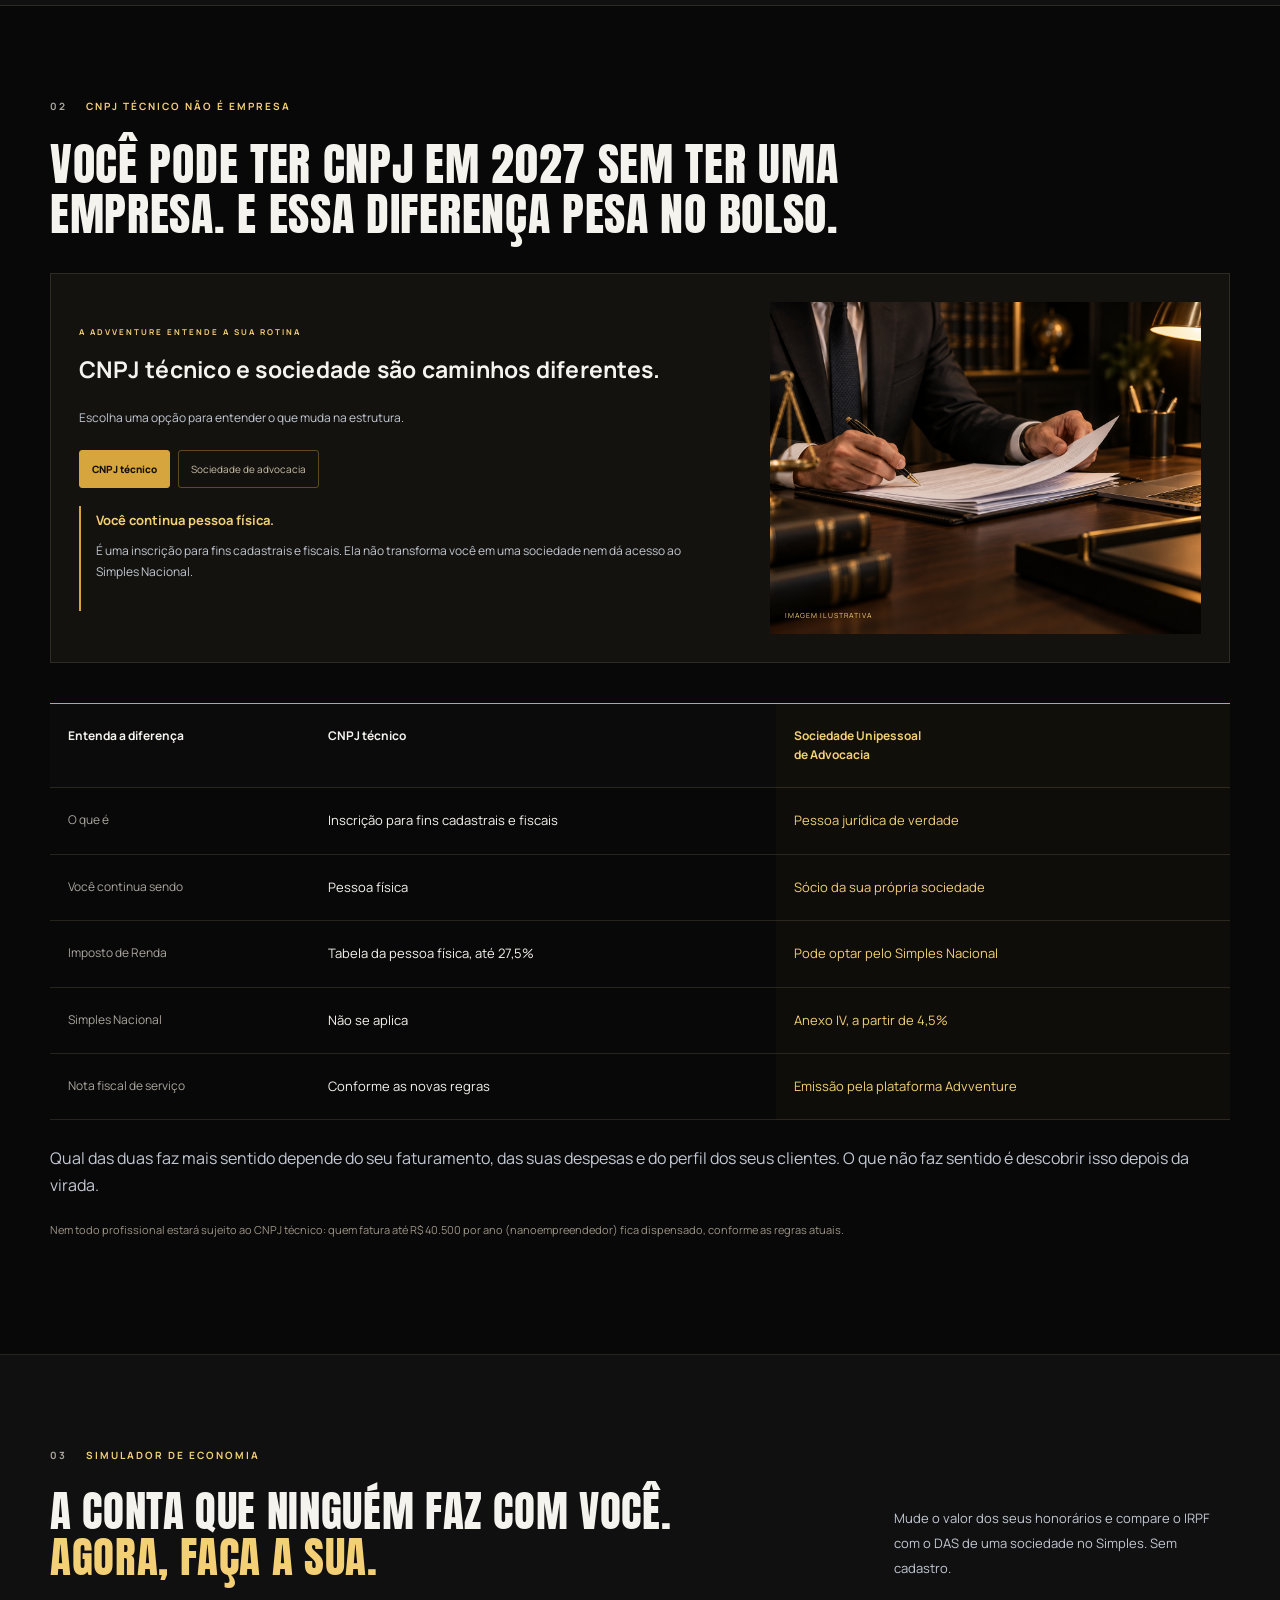
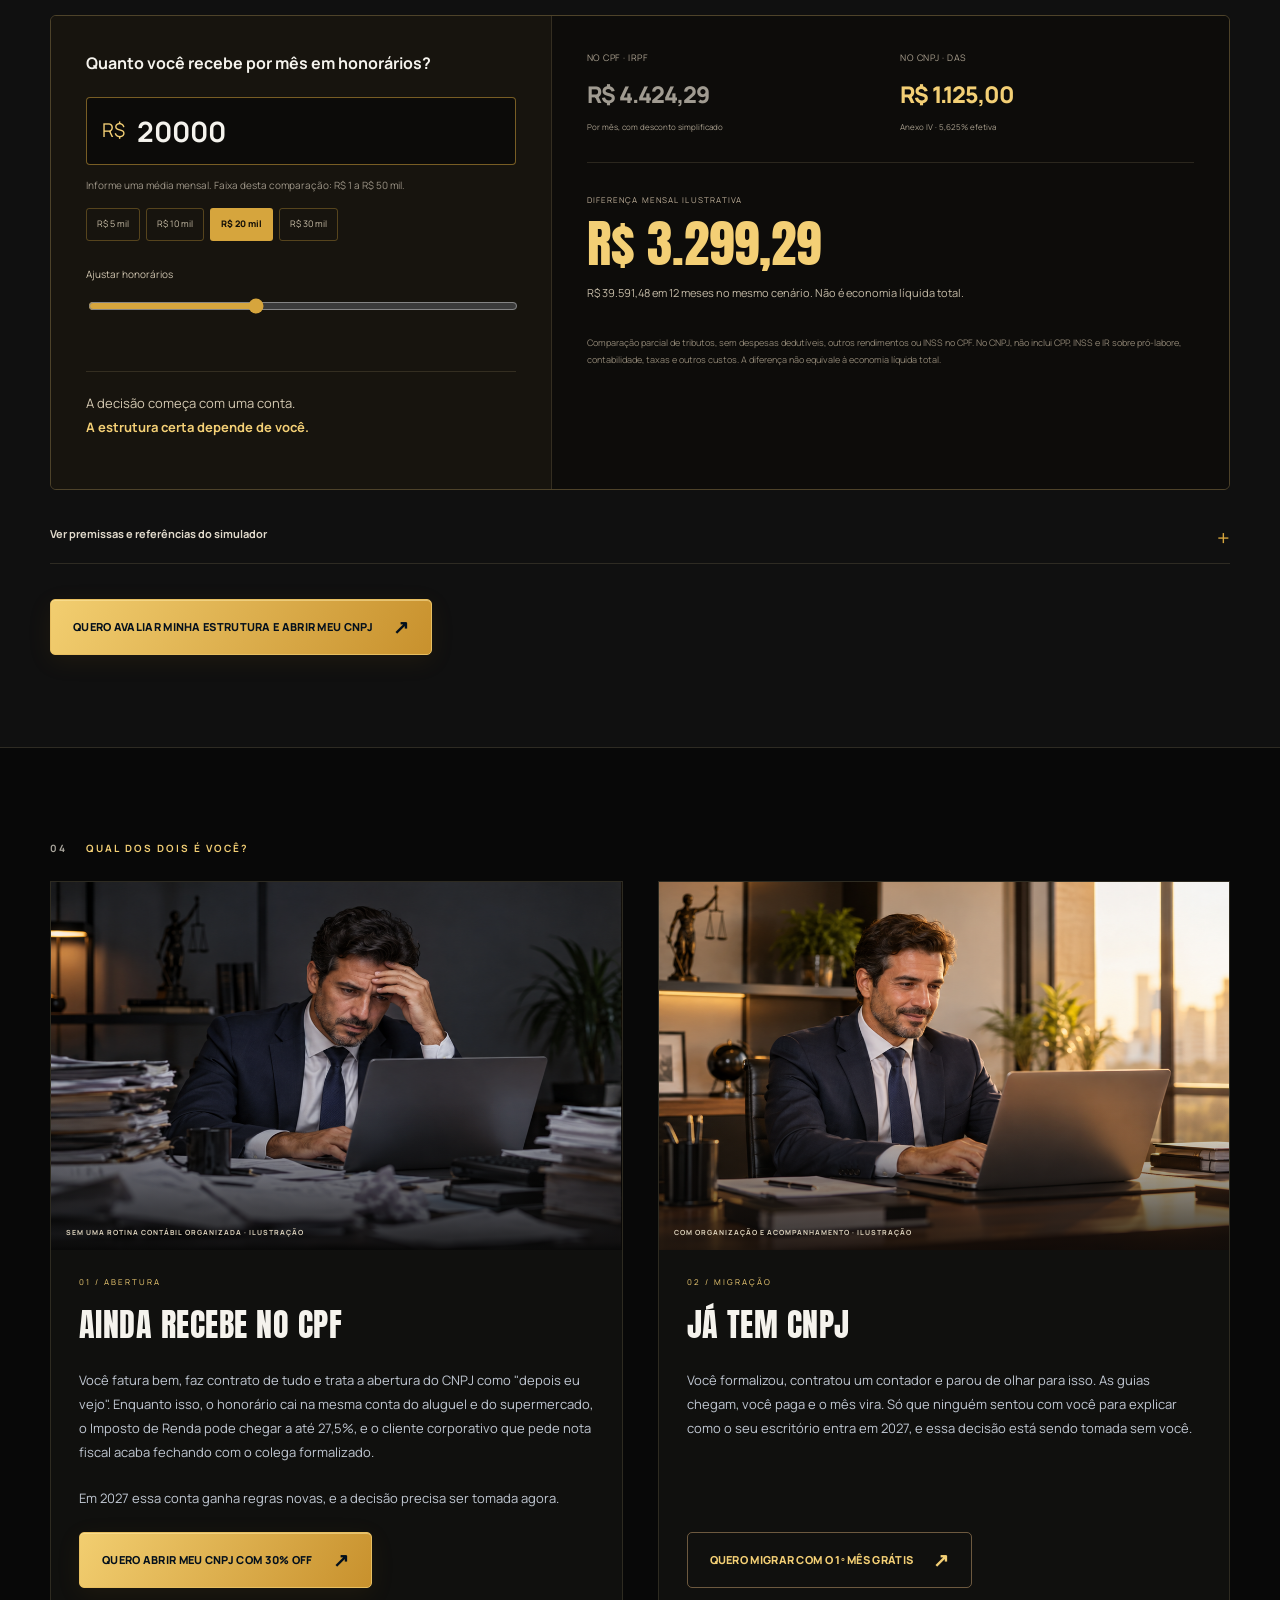
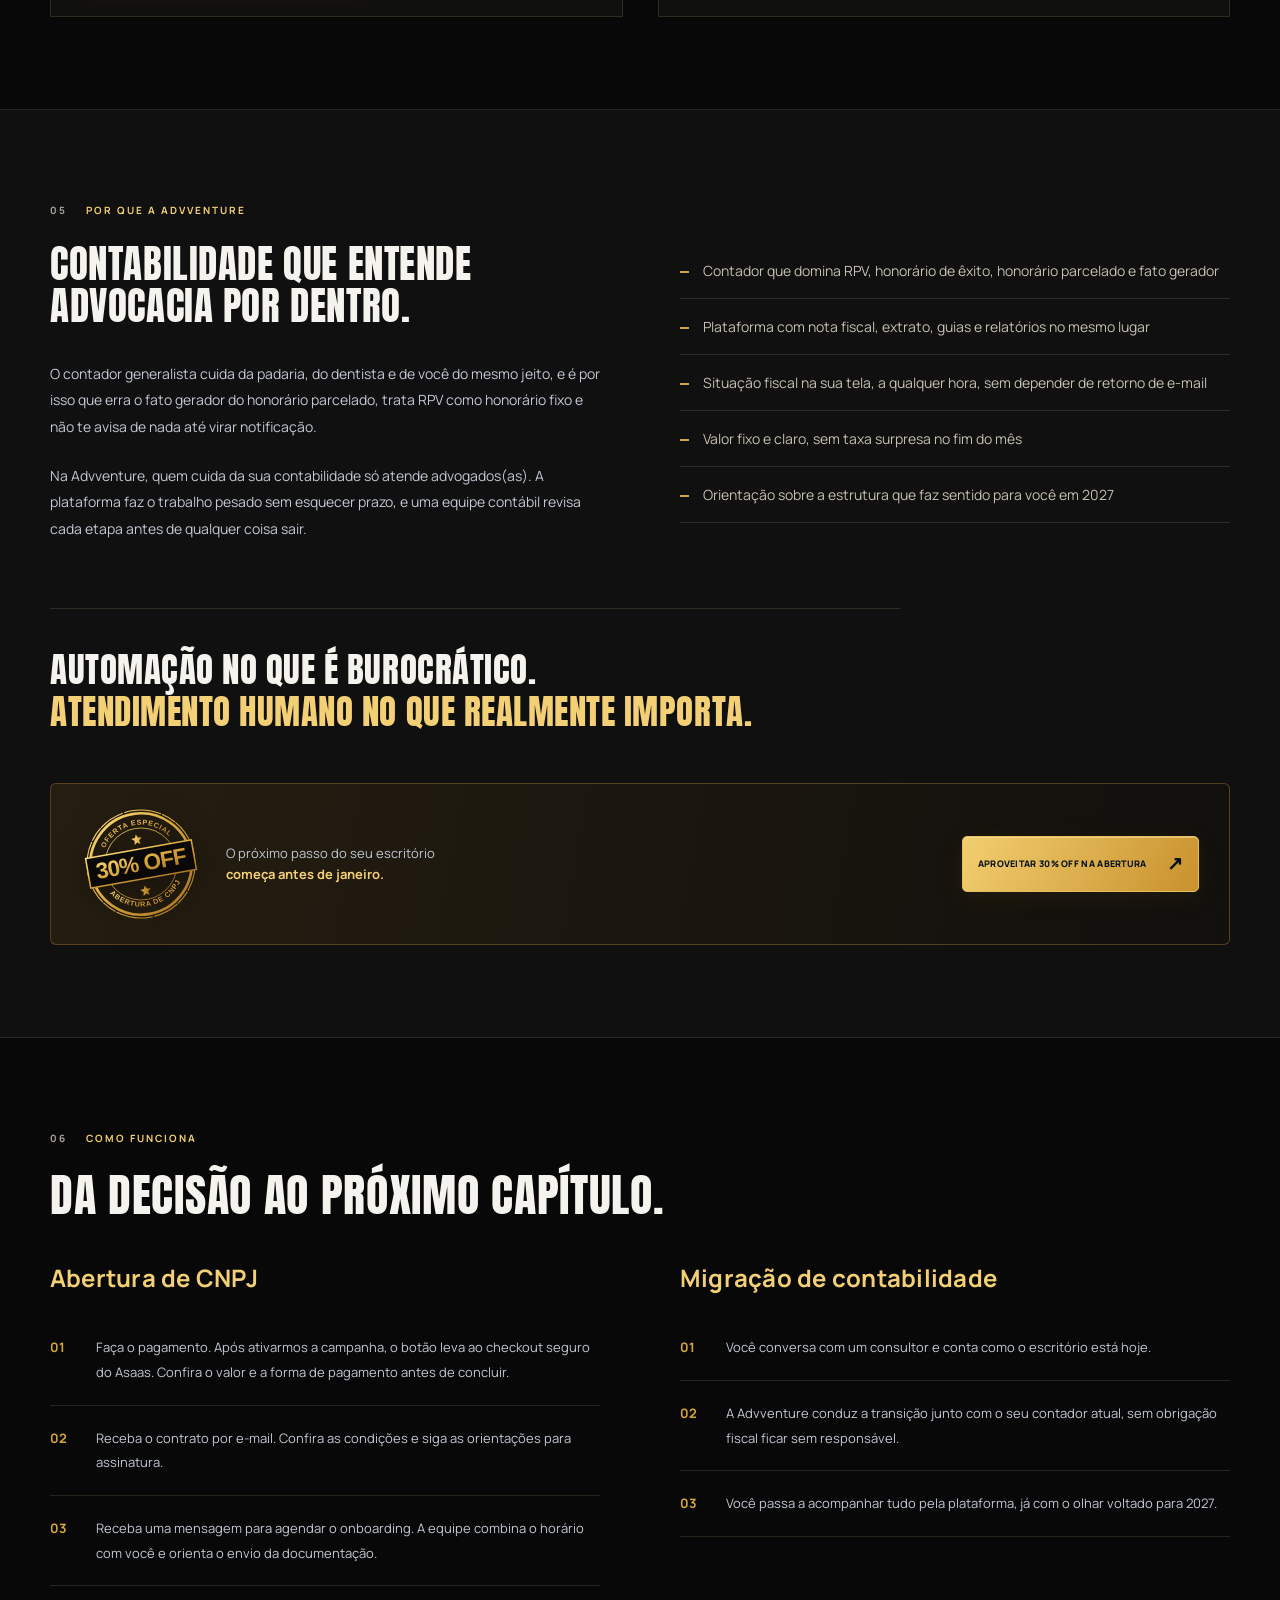
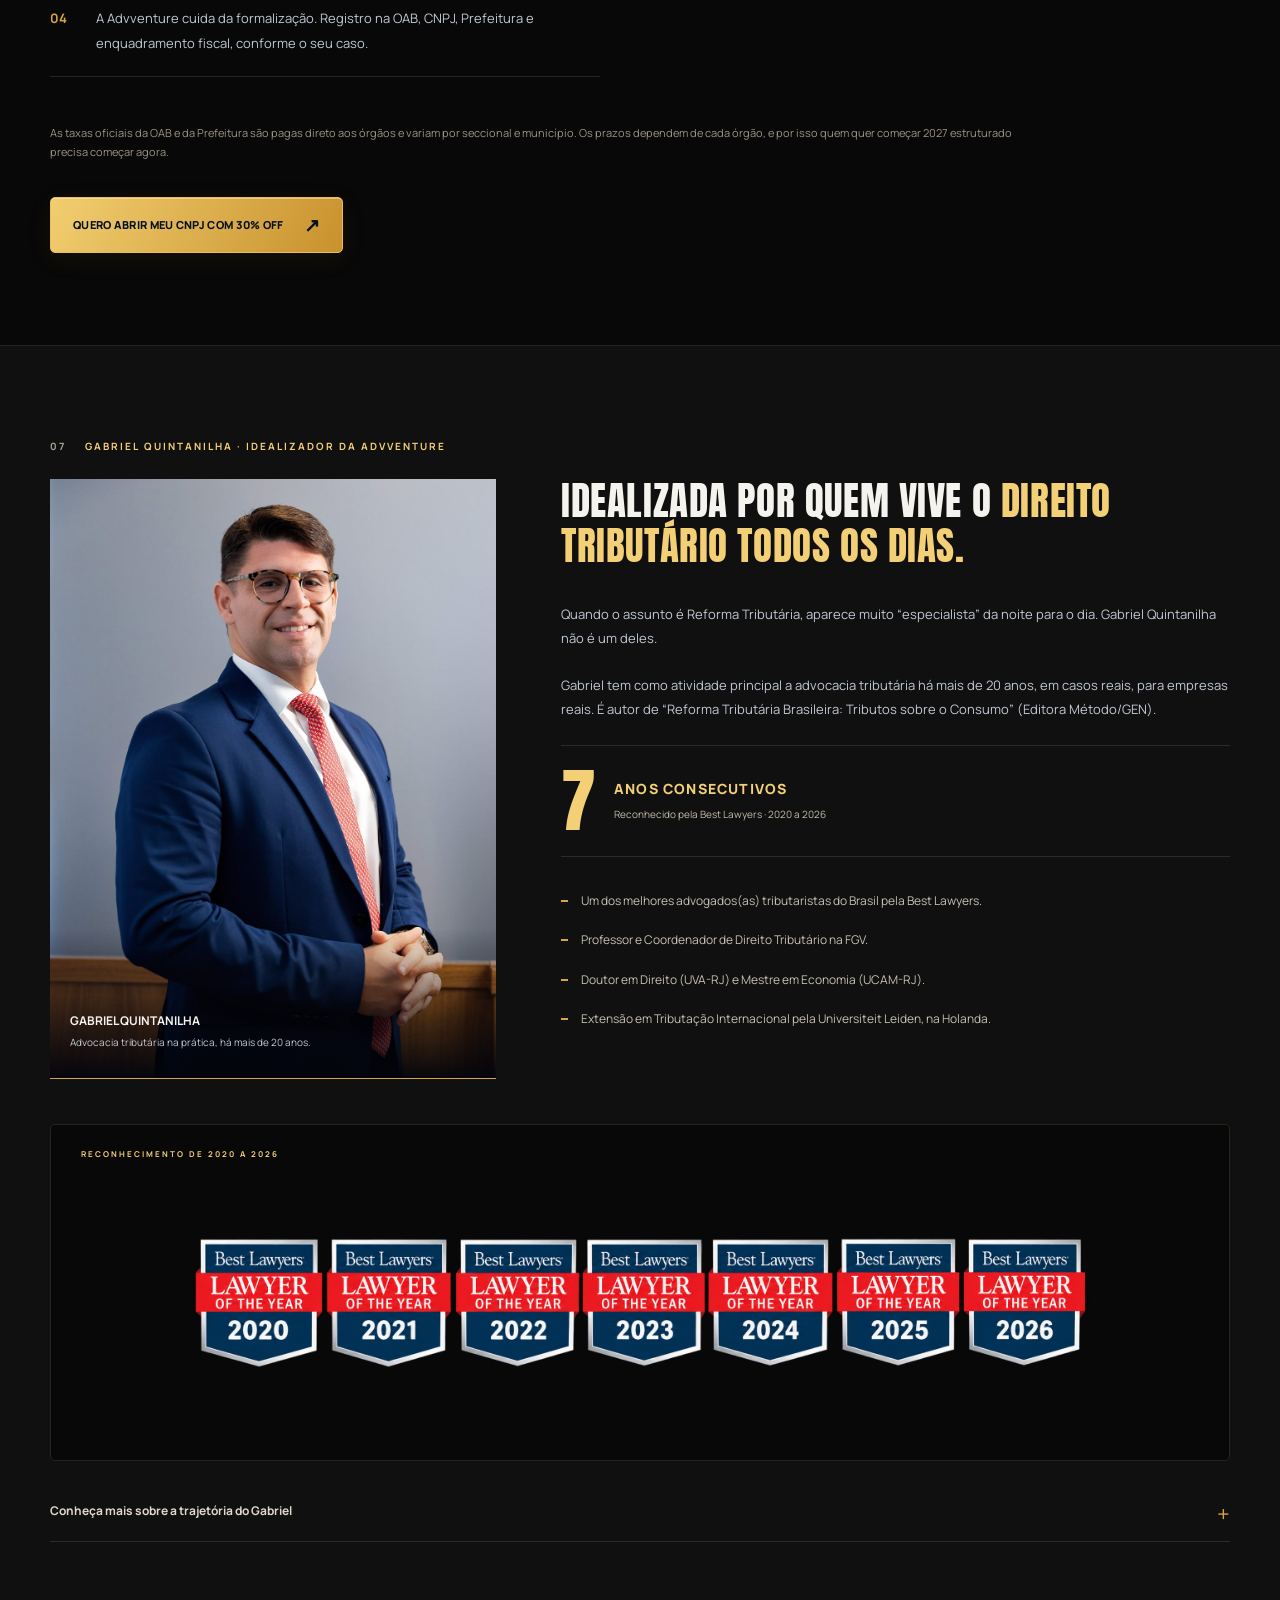
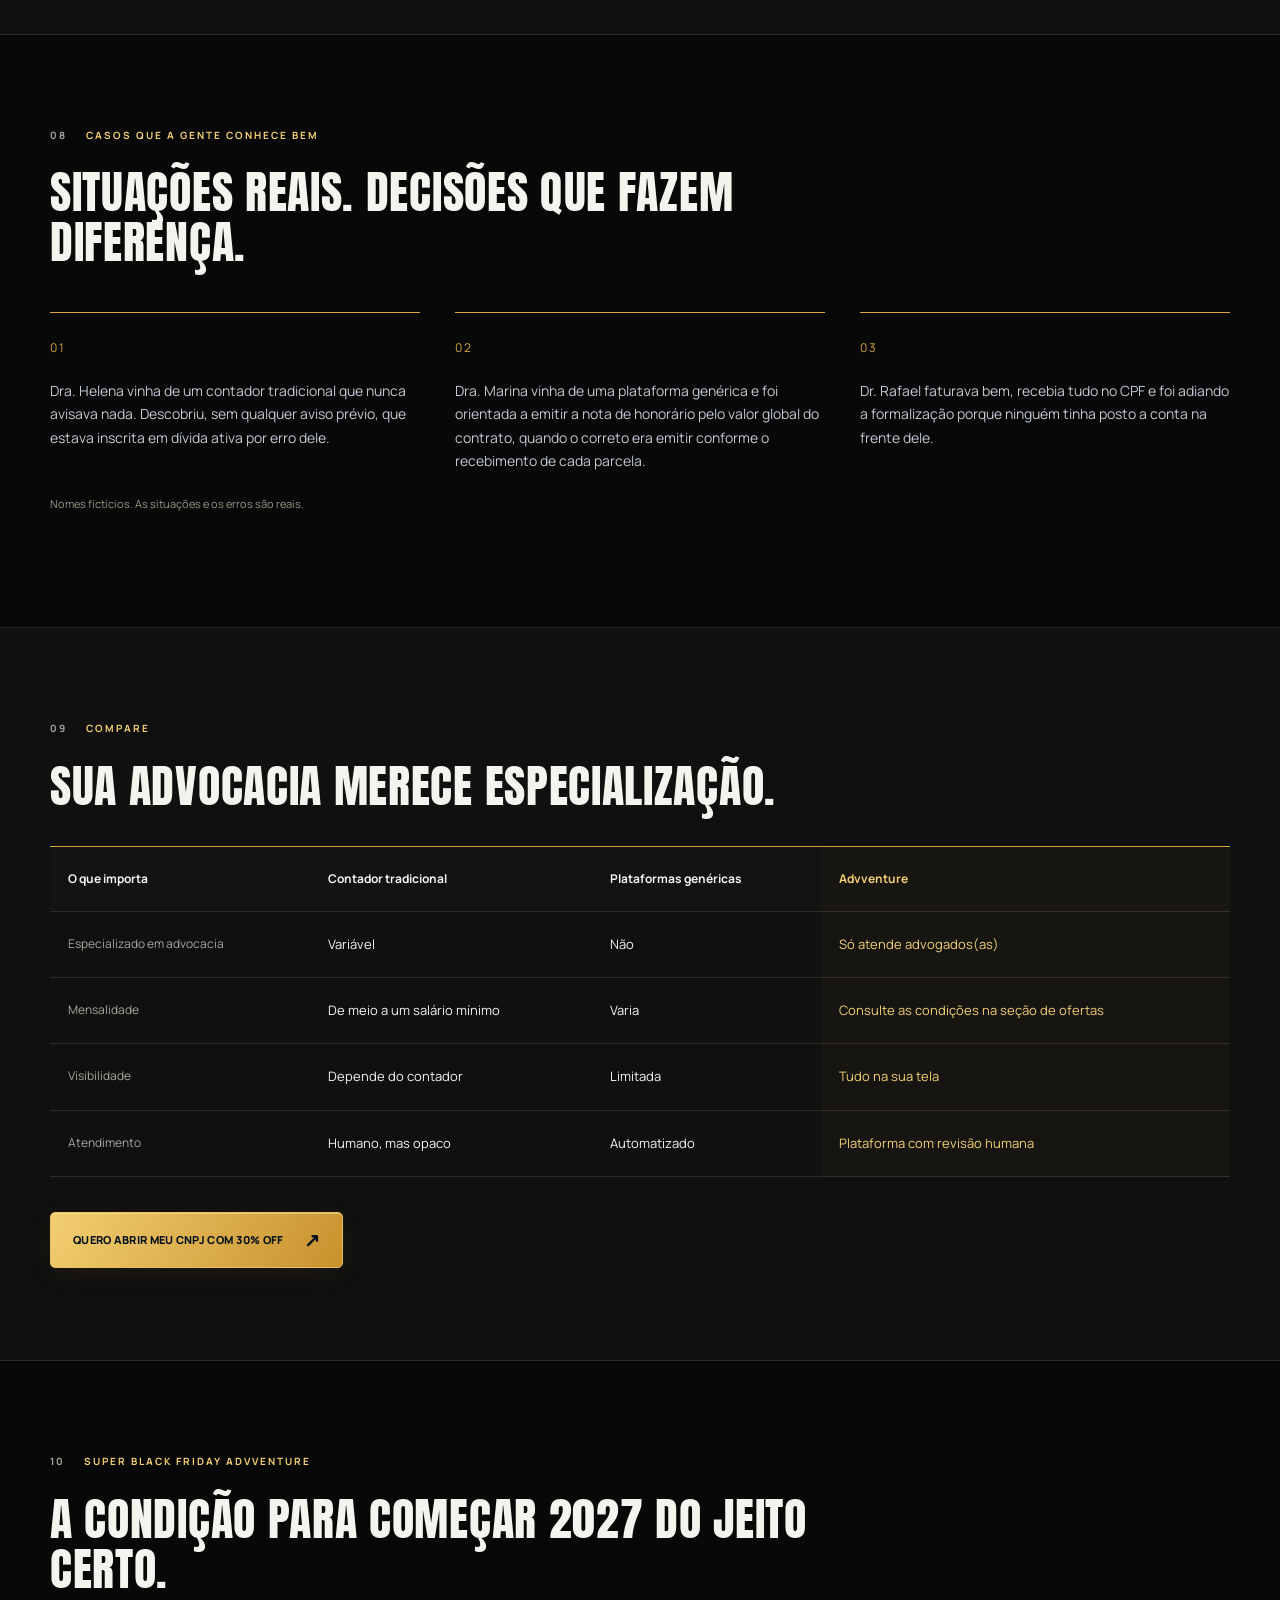
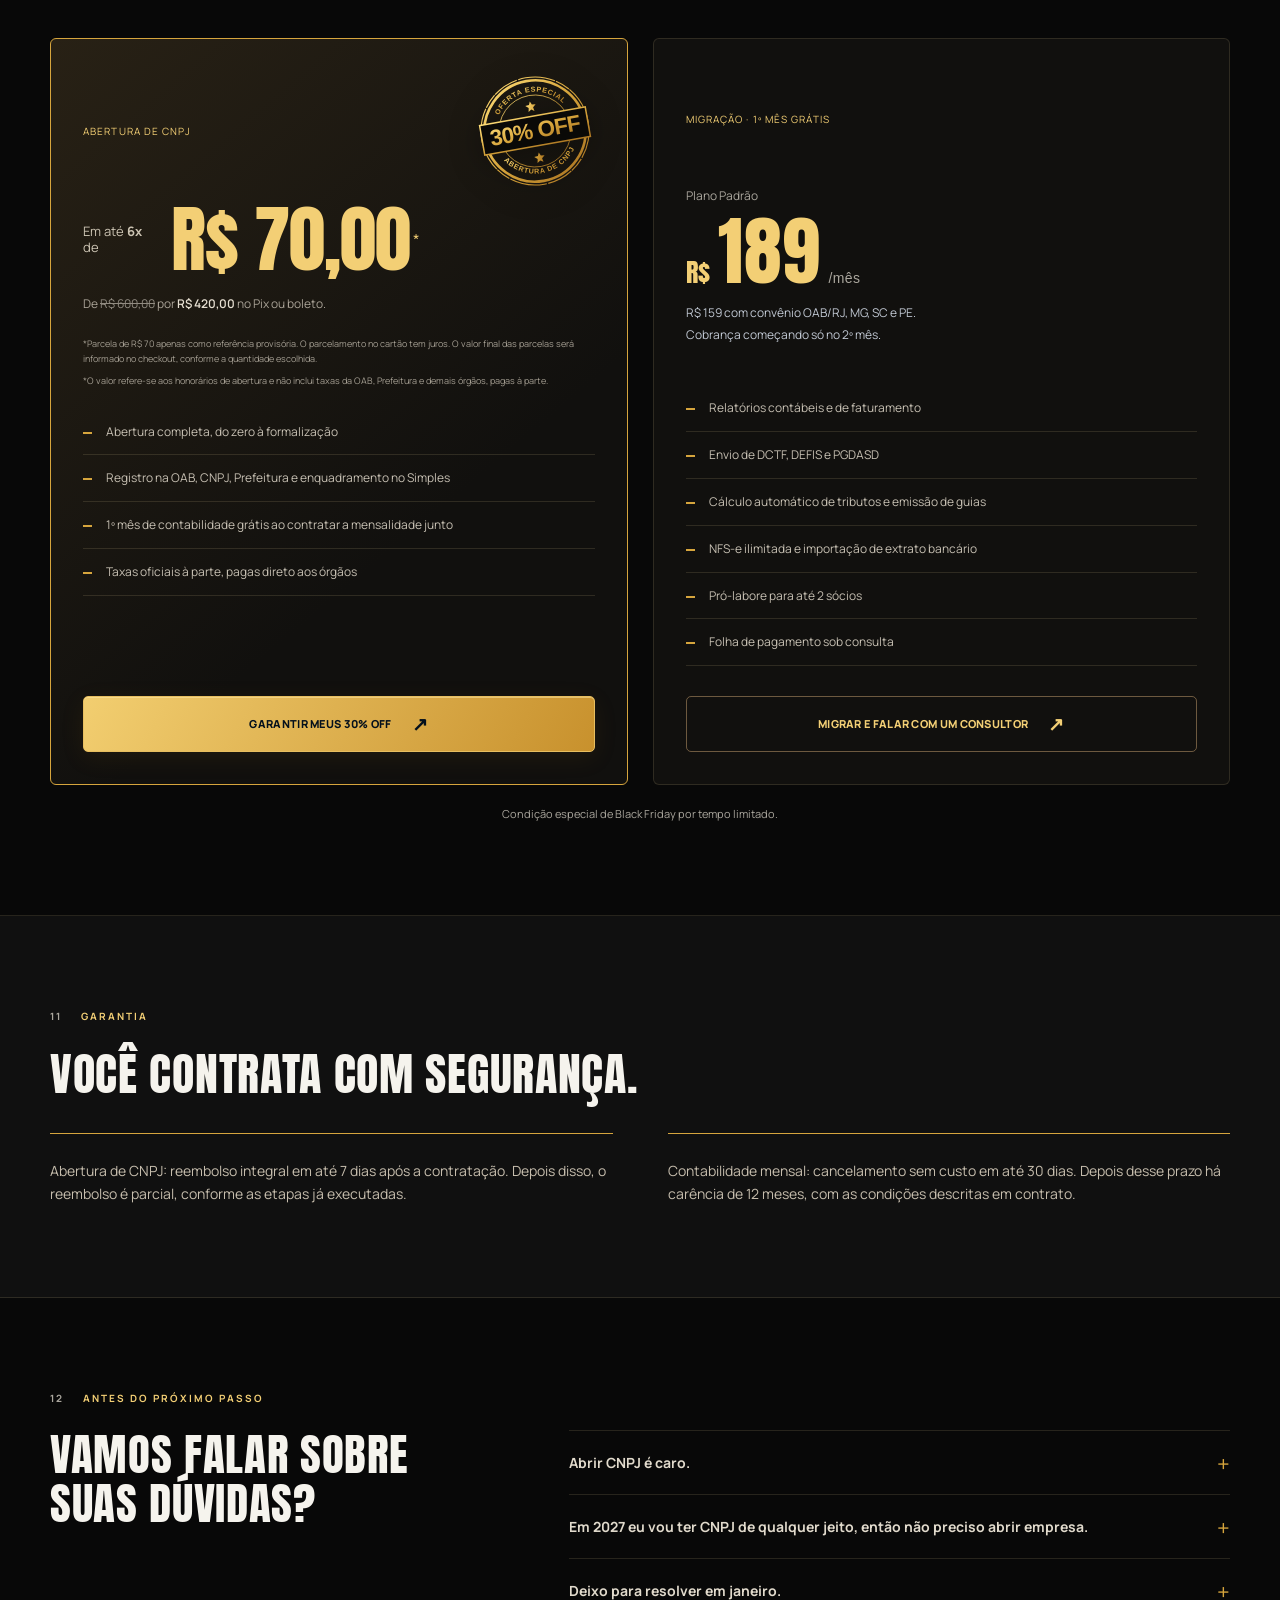
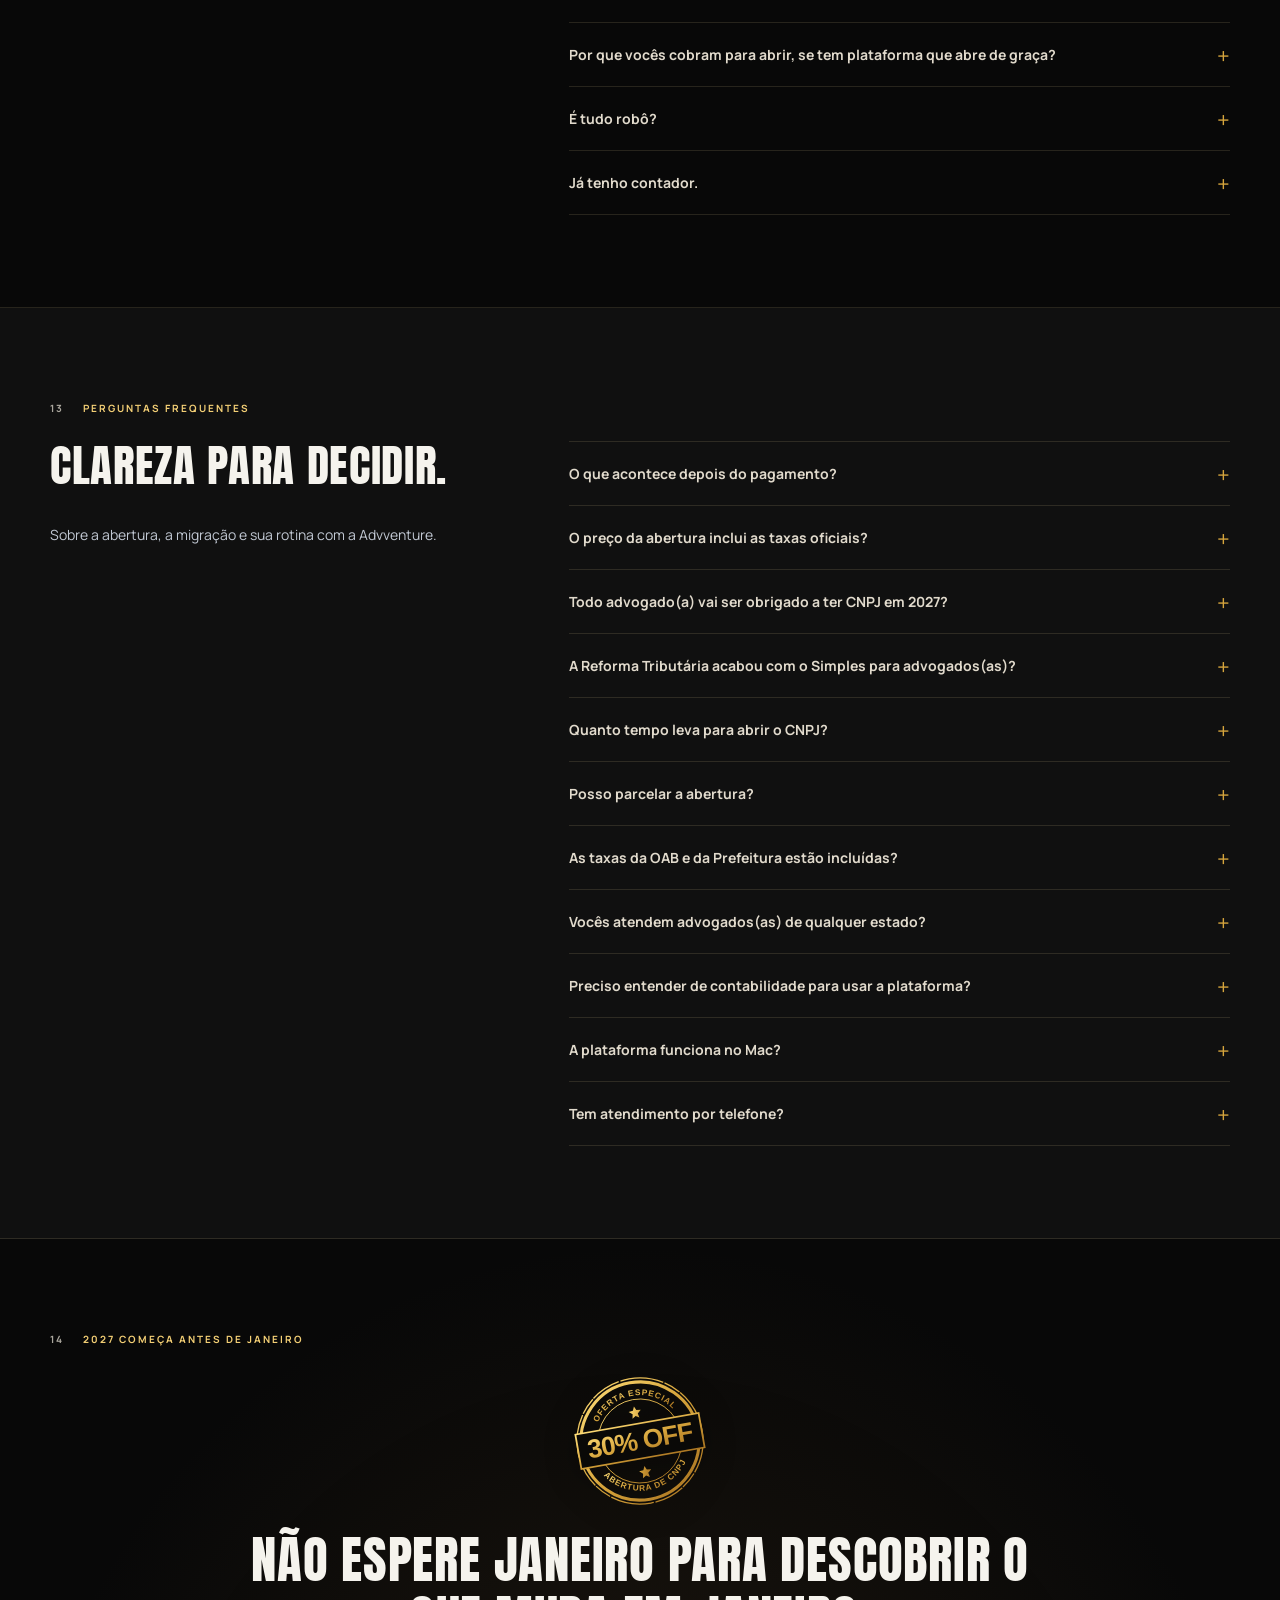
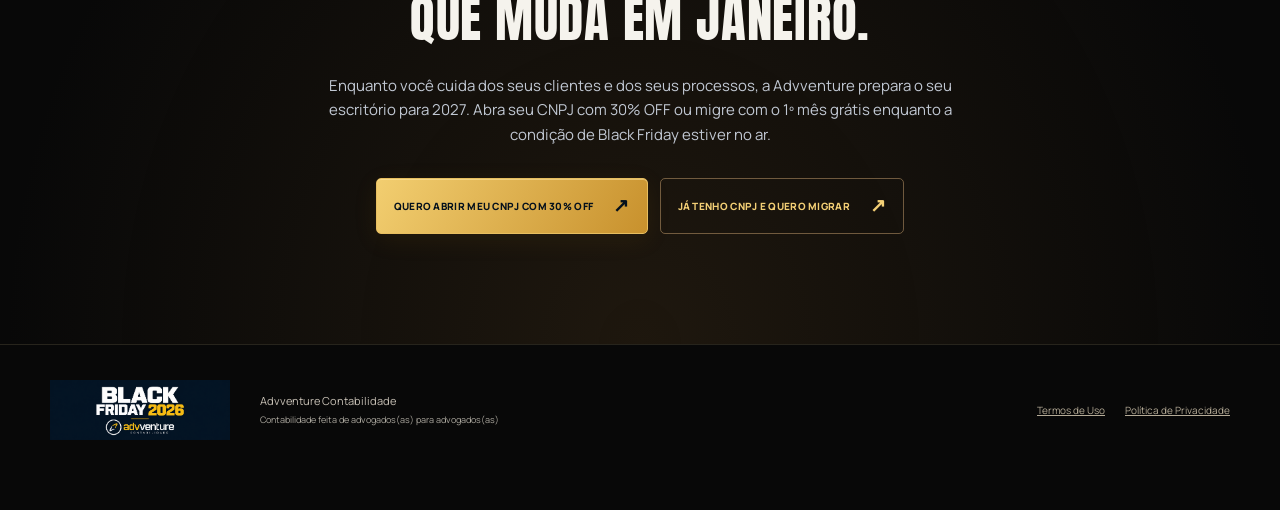
==== commit 39386b6e: "Atualiza Black Friday com capa sem precos, migracao e pacote portatil" ====
--- a/black-friday-2026/index.html
+++ b/black-friday-2026/index.html
@@ -1 +1 @@
-<!doctype html><html lang="pt-BR"><head><meta charset="utf-8"><meta name="viewport" content="width=device-width,initial-scale=1"><meta name="robots" content="noindex,nofollow"><meta name="theme-color" content="#02040b"><meta name="description" content="Super Black Friday Advventure 2026. Abertura de CNPJ com 30% OFF ou migração com o primeiro mês de contabilidade grátis."><title>Super Black Friday 2026 | Advventure Contabilidade</title><link rel="stylesheet" href="style.css"></head><body><a class="skip" href="#conteudo">Pular para o conteúdo</a><header class="topbar"><div class="marquee" aria-label="Super Black Friday Advventure, 30% OFF na abertura de CNPJ, 6x sem juros"><div aria-hidden="true">SUPER BLACK FRIDAY ADVVENTURE <b>●</b> 30% OFF NA ABERTURA DE CNPJ <b>●</b> 6X SEM JUROS <b>●</b> CONDIÇÃO POR TEMPO DETERMINADO <b>●</b> 2027 COMEÇA ANTES DE JANEIRO <b>●</b> SUPER BLACK FRIDAY ADVVENTURE <b>●</b> 30% OFF NA ABERTURA DE CNPJ <b>●</b> 6X SEM JUROS <b>●</b> CONDIÇÃO POR TEMPO DETERMINADO <b>●</b> 2027 COMEÇA ANTES DE JANEIRO <b>●</b> </div></div></header><main id="conteudo"><section class="hero"><div class="wrap hero-inner"><div class="hero-copy"><img class="campaign-logo" src="assets/logo-campanha.png" width="2172" height="724" alt="Black Friday 2026 Advventure Contabilidade"><p class="eyebrow hero-eyebrow">SUPER BLACK FRIDAY ADVVENTURE <span class="mobile-hide">· 2027 COMEÇA ANTES DE JANEIRO</span></p><h1>Advogado, entre em 2027 com o <em>regime tributário certo.</em></h1><p class="hero-sub">Abrir CNPJ é burocrático, mas não precisa ser caro. Na Super Black Friday antecipada, a Advventure abre o seu com 30% de desconto, de R$ 600 por R$ 420, em 6x de R$ 70 sem juros. Se você já tem CNPJ, migre com o 1º mês de contabilidade grátis.</p><div class="hero-price"><span>De <s>R$ 600</s> por</span><strong>R$ 420</strong><span>6x de R$ 70<br>sem juros</span></div><div class="hero-actions"><button type="button" class="cta " data-preview>Quero abrir meu CNPJ com 30% OFF<span aria-hidden="true">↗</span></button><button type="button" class="cta outline" data-preview>Já tenho CNPJ e quero migrar<span aria-hidden="true">↗</span></button></div><p class="hero-proof">Contabilidade feita de advogados para advogados · Idealizada pelo tributarista Gabriel Quintanilha · Convênio com 4 seccionais da OAB</p></div><div class="hero-art"><div class="halo"></div><img src="assets/gabriel-recortado.png" alt="Gabriel Quintanilha, idealizador da Advventure, de terno azul com as mãos entrelaçadas" width="1024" height="1536" fetchpriority="high"><div class="discount"><strong>30%</strong><span>OFF NA ABERTURA</span></div><div class="expert-label"><strong>Gabriel Quintanilha</strong><span>Tributarista · Idealizador da Advventure</span></div></div><div class="timeline" aria-label="Linha do tempo da virada do ano"><span data-month="10">OUT</span><i></i><span data-month="11">NOV</span><i></i><span data-month="12">DEZ</span><i></i><strong>JAN/2027</strong></div></div></section><section class="section tonal" id="bloco-1"><div class="wrap"><p class="eyebrow"><span>01</span> O QUE MUDA EM 2027</p><div class="editorial"><div><h2>Janeiro de 2027 não muda apenas os impostos. Muda a forma como o advogado se relaciona com o Fisco.</h2></div><div><p class="">A Reforma Tributária entra na rotina do profissional liberal a partir de 1º de janeiro. Dependendo do enquadramento, quem advoga como autônomo poderá passar a ter inscrição no CNPJ e novas obrigações ligadas ao IBS e à CBS, mesmo continuando como pessoa física.</p><p class="">Quem já tem sociedade também tem decisões novas pela frente: como o IBS e a CBS entram na conta do escritório, se vale continuar no Simples puro ou apurar esses tributos por fora, e como a emissão de notas se adapta ao padrão nacional.</p><p class="">Nenhuma dessas decisões deveria ficar para janeiro.</p></div></div></div></section><section class="section " id="bloco-2"><div class="wrap"><p class="eyebrow"><span>02</span> CNPJ TÉCNICO NÃO É EMPRESA</p><h2>Você pode ter CNPJ em 2027 sem ter uma empresa. E essa diferença pesa no bolso.</h2><div class="table-scroll"><table><thead><tr><th>Entenda a diferença</th><th>CNPJ técnico</th><th>Sociedade Unipessoal<br>de Advocacia</th></tr></thead><tbody><tr><th scope="row">O que é</th><td>Inscrição para fins cadastrais e fiscais</td><td>Pessoa jurídica de verdade</td></tr><tr><th scope="row">Você continua sendo</th><td>Pessoa física</td><td>Sócio da sua própria sociedade</td></tr><tr><th scope="row">Imposto de Renda</th><td>Tabela da pessoa física, até 27,5%</td><td>Pode optar pelo Simples Nacional</td></tr><tr><th scope="row">Simples Nacional</th><td>Não se aplica</td><td>Anexo IV, a partir de 4,5%</td></tr><tr><th scope="row">Nota fiscal de serviço</th><td>Conforme as novas regras</td><td>Emissão pela plataforma Advventure</td></tr></tbody></table></div><p class="">Qual das duas faz mais sentido depende do seu faturamento, das suas despesas e do perfil dos seus clientes. O que não faz sentido é descobrir isso depois da virada.</p><p class="note">Nem todo profissional estará sujeito ao CNPJ técnico: quem fatura até R$ 40.500 por ano (nanoempreendedor) fica dispensado, conforme as regras atuais.</p></div></section><section class="section tonal" id="bloco-3"><div class="wrap"><p class="eyebrow"><span>03</span> A CONTA QUE NINGUÉM FAZ COM VOCÊ</p><h2>Mesmo advogado, mesmo trabalho, mesmos R$ 20 mil de honorário.</h2><div class="simulation"><div class="cpf"><span class="eyebrow">RECEBENDO NO CPF</span><p>Honorários mensais: R$ 20.000</p><strong>≈ R$ 4.591</strong><span>IRPF por mês · até 27,5%</span></div><div class="cnpj"><span class="eyebrow">SOCIEDADE NO SIMPLES</span><p>Honorários mensais: R$ 20.000</p><strong>≈ R$ 1.125<span>*</span></strong><span>DAS por mês · Anexo IV · ≈ 5,625% efetiva</span></div></div><div class="difference"><span>DIFERENÇA ILUSTRATIVA</span><strong>≈ R$ 3.466<span>/mês</span></strong><p>Mais de R$ 40 mil por ano.</p></div><p class="">E quanto mais você fatura, maior a diferença fica.</p><p class="note">*Exemplo ilustrativo. O cálculo da pessoa física não considera despesas dedutíveis, livro-caixa nem INSS. No Anexo IV, a contribuição previdenciária sobre o pró-labore fica fora do DAS, então 5,625% não representa a carga total da empresa. A economia real depende da estrutura de cada advogado, e é essa conta que a Advventure faz com você.</p><button type="button" class="cta " data-preview>Quero fazer a minha conta e abrir meu CNPJ<span aria-hidden="true">↗</span></button></div></section><section class="section " id="bloco-4"><div class="wrap"><p class="eyebrow"><span>04</span> QUAL DOS DOIS É VOCÊ?</p><div class="paths"><article><span class="path-no">01 / ABERTURA</span><h2>Ainda recebe no CPF</h2><p class="">Você fatura bem, faz contrato de tudo e trata a abertura do CNPJ como &quot;depois eu vejo&quot;. Enquanto isso, o honorário cai na mesma conta do aluguel e do supermercado, o Imposto de Renda pode chegar a até 27,5%, e o cliente corporativo que pede nota fiscal acaba fechando com o colega formalizado.</p><p class="">Em 2027 essa conta ganha regras novas, e a decisão precisa ser tomada agora.</p><button type="button" class="cta " data-preview>Quero abrir meu CNPJ com 30% OFF<span aria-hidden="true">↗</span></button></article><article><span class="path-no">02 / MIGRAÇÃO</span><h2>Já tem CNPJ</h2><p class="">Você formalizou, contratou um contador e parou de olhar para isso. As guias chegam, você paga e o mês vira. Só que ninguém sentou com você para explicar como o seu escritório entra em 2027, e essa decisão está sendo tomada sem você.</p><button type="button" class="cta outline" data-preview>Quero migrar com o 1º mês grátis<span aria-hidden="true">↗</span></button></article></div></div></section><section class="section tonal" id="bloco-5"><div class="wrap"><p class="eyebrow"><span>05</span> POR QUE A ADVVENTURE</p><div class="editorial"><div><h2>Contabilidade que entende advocacia por dentro.</h2><p class="">O contador generalista cuida da padaria, do dentista e de você do mesmo jeito, e é por isso que erra o fato gerador do honorário parcelado, trata RPV como honorário fixo e não te avisa de nada até virar notificação.</p><p class="">Na Advventure, quem cuida da sua contabilidade só atende advogado. A plataforma faz o trabalho pesado sem esquecer prazo, e uma equipe contábil revisa cada etapa antes de qualquer coisa sair.</p></div><div><ul class="features"><li>Contador que domina RPV, honorário de êxito, honorário parcelado e fato gerador</li><li>Plataforma com nota fiscal, extrato, guias e relatórios no mesmo lugar</li><li>Situação fiscal na sua tela, a qualquer hora, sem depender de retorno de e-mail</li><li>Valor fixo e claro, sem taxa surpresa no fim do mês</li><li>Orientação sobre a estrutura que faz sentido para você em 2027</li></ul></div></div><p class="statement">Automação no que é burocrático.<br><em>Atendimento humano no que realmente importa.</em></p></div></section><section class="section " id="bloco-6"><div class="wrap"><p class="eyebrow"><span>06</span> COMO FUNCIONA</p><div class="section-body"><h2>Da decisão ao próximo capítulo.</h2><div class="process-grid"><div><h3>Abertura de CNPJ</h3><ol class="steps"><li>Você contrata e envia os documentos. RG, CPF, carteira da OAB e dados da sede.</li><li>A gente cuida da burocracia. Registro da sociedade na OAB, CNPJ na Receita, alvará e inscrição municipal.</li><li>Enquadramento no Simples Nacional. Feito do jeito certo desde o primeiro dia.</li><li>Sua contabilidade começa. Plataforma ativa, onboarding acompanhado e equipe à disposição.</li></ol></div><div><h3>Migração de contabilidade</h3><ol class="steps"><li>Você conversa com um consultor e conta como o escritório está hoje.</li><li>A Advventure conduz a transição junto com o seu contador atual, sem obrigação fiscal ficar sem responsável.</li><li>Você passa a acompanhar tudo pela plataforma, já com o olhar voltado para 2027.</li></ol></div></div><p class="note">As taxas oficiais da OAB e da Prefeitura são pagas direto aos órgãos e variam por seccional e município. Os prazos dependem de cada órgão, e por isso quem quer começar 2027 estruturado precisa começar agora.</p></div><div class="section-action"><button type="button" class="cta " data-preview>Quero abrir meu CNPJ com 30% OFF<span aria-hidden="true">↗</span></button></div></div></section><section class="section tonal" id="bloco-7"><div class="wrap"><p class="eyebrow"><span>07</span> QUEM ESTÁ POR TRÁS</p><div class="authority"><div class="authority-photo"><img src="assets/gabriel-sorrindo.jpeg" width="1066" height="1600" loading="lazy" alt="Gabriel Quintanilha sorrindo, com terno azul e gravata vermelha"><span>GABRIEL QUINTANILHA<br><small>Tributarista · Idealizador da Advventure</small></span></div><div><h2>Idealizada por quem vive Direito Tributário todos os dias.</h2><p class="">Gabriel Quintanilha é tributarista há quase 20 anos, professor e coordenador de Direito Tributário na FGV, reconhecido pelo Best Lawyers de 2020 a 2024 e idealizador da Advventure.</p><p class="">Quando quem alerta sobre 2027 é um tributarista com prática real e cátedra, o alerta deixa de ser anúncio e vira orientação técnica.</p></div></div></div></section><section class="section " id="bloco-8"><div class="wrap"><p class="eyebrow"><span>08</span> CASOS QUE A GENTE CONHECE BEM</p><h2>Situações reais. Decisões que fazem diferença.</h2><div class="cases"><article><span class="case-index">01</span><p class="">Dra. Helena vinha de um contador tradicional que nunca avisava nada. Descobriu, sem qualquer aviso prévio, que estava inscrita em dívida ativa por erro dele.</p></article><article><span class="case-index">02</span><p class="">Dra. Marina vinha de uma plataforma genérica e foi orientada a emitir a nota de honorário pelo valor global do contrato, quando o correto era emitir conforme o recebimento de cada parcela.</p></article><article><span class="case-index">03</span><p class="">Dr. Rafael faturava bem, recebia tudo no CPF e foi adiando a formalização porque ninguém tinha posto a conta na frente dele.</p></article></div><p class="note">Nomes fictícios. As situações e os erros são reais.</p></div></section><section class="section tonal" id="bloco-9"><div class="wrap"><p class="eyebrow"><span>09</span> COMPARE</p><div class="section-body"><h2>Sua advocacia merece especialização.</h2><div class="table-scroll"><table><thead><tr><th>O que importa</th><th>Contador tradicional</th><th>Plataformas genéricas</th><th>Advventure</th></tr></thead><tbody><tr><th scope="row">Especializado em advocacia</th><td>Variável</td><td>Não</td><td>Só atende advogado</td></tr><tr><th scope="row">Mensalidade</th><td>De meio a um salário mínimo</td><td>Varia</td><td>R$ 189 (R$ 159 com convênio OAB)</td></tr><tr><th scope="row">Visibilidade</th><td>Depende do contador</td><td>Limitada</td><td>Tudo na sua tela</td></tr><tr><th scope="row">Atendimento</th><td>Humano, mas opaco</td><td>Automatizado</td><td>Plataforma com revisão humana</td></tr></tbody></table></div></div><div class="section-action"><button type="button" class="cta " data-preview>Quero abrir meu CNPJ com 30% OFF<span aria-hidden="true">↗</span></button></div></div></section><section class="section " id="bloco-10"><div class="wrap"><p class="eyebrow"><span>10</span> SUPER BLACK FRIDAY ADVVENTURE</p><h2>A condição para começar 2027 do jeito certo.</h2><div class="offers" id="ofertas"><article class="offer primary"><span class="offer-tag">ABERTURA DE CNPJ · 30% OFF</span><p class="old-price">De <s>R$ 600</s> por</p><div class="offer-price">R$ <strong>420</strong></div><p class="installments">6x de R$ 70 sem juros no cartão de crédito</p><ul class="features"><li>Abertura completa, do zero à formalização</li><li>Registro na OAB, CNPJ, Prefeitura e enquadramento no Simples</li><li>1º mês de contabilidade grátis ao contratar a mensalidade junto</li><li>Taxas oficiais à parte, pagas direto aos órgãos</li></ul><button type="button" class="cta " data-preview>Garantir meus 30% OFF<span aria-hidden="true">↗</span></button></article><article class="offer"><span class="offer-tag">MIGRAÇÃO · 1º MÊS GRÁTIS</span><p class="old-price">Plano Padrão</p><div class="offer-price small">R$ <strong>189</strong><span>/mês</span></div><p class="installments">R$ 159 com convênio OAB/RJ, MG, SC e PE.<br>Cobrança começando só no 2º mês.</p><ul class="features"><li>Relatórios contábeis e de faturamento</li><li>Envio de DCTF, DEFIS e PGDASD</li><li>Cálculo automático de tributos e emissão de guias</li><li>NFS-e ilimitada e importação de extrato bancário</li><li>Pró-labore para até 2 sócios</li><li>Folha de pagamento sob consulta</li></ul><button type="button" class="cta outline" data-preview>Migrar e falar com um consultor<span aria-hidden="true">↗</span></button></article></div><p class="offer-note">Condição especial de Black Friday por tempo limitado.</p></div></section><section class="section tonal" id="bloco-11"><div class="wrap"><p class="eyebrow"><span>11</span> GARANTIA</p><h2>Você contrata com segurança.</h2><div class="guarantees"><div><p class="">Abertura de CNPJ: reembolso integral em até 7 dias após a contratação. Depois disso, o reembolso é parcial, conforme as etapas já executadas.</p></div><div><p class="">Contabilidade mensal: cancelamento sem custo em até 30 dias. Depois desse prazo há carência de 12 meses, com as condições descritas em contrato.</p></div></div></div></section><section class="section " id="bloco-12"><div class="wrap"><p class="eyebrow"><span>12</span> ANTES DO PRÓXIMO PASSO</p><div class="faq-grid"><div><h2>Vamos falar sobre suas dúvidas?</h2></div><div class="accordion"><details><summary>Abrir CNPJ é caro.</summary><p class="">É burocrático, mas não precisa ser caro. Na Black Friday o honorário cai de R$ 600 para R$ 420, em até 6x sem juros no cartão, e toda a burocracia fica com a gente.</p></details><details><summary>Em 2027 eu vou ter CNPJ de qualquer jeito, então não preciso abrir empresa.</summary><p class="">CNPJ técnico não é empresa. Você continua pessoa física, com a tributação da pessoa física e mais as obrigações novas. A pergunta que importa é qual estrutura faz sentido para o seu faturamento.</p></details><details><summary>Deixo para resolver em janeiro.</summary><p class="">A abertura passa por vários órgãos e cada um tem o seu tempo. Quem começa em janeiro entra em 2027 atrasado, e a condição de Black Friday não fica no ar até lá.</p></details><details><summary>Por que vocês cobram para abrir, se tem plataforma que abre de graça?</summary><p class="">São dois contratos diferentes: um para abrir e outro para manter. Quem abre &quot;de graça&quot; costuma cobrar uma multa de rescisão maior que o próprio honorário lá na frente. Aqui você sabe exatamente pelo que está pagando.</p></details><details><summary>É tudo robô?</summary><p class="">A automação cuida da parte burocrática para não repetir o erro humano. No que importa, quem responde é um contador que só atende advogado.</p></details><details><summary>Já tenho contador.</summary><p class="">O ponto não é ter contador, e sim saber se ele está preparando o seu escritório para 2027.</p></details></div></div></div></section><section class="section tonal" id="bloco-13"><div class="wrap"><p class="eyebrow"><span>13</span> PERGUNTAS FREQUENTES</p><div class="faq-grid"><div><h2>Clareza para decidir.</h2><p>Sobre a abertura, a migração e sua rotina com a Advventure.</p></div><div class="accordion"><details><summary>Todo advogado vai ser obrigado a ter CNPJ em 2027?</summary><p class="">Não. A obrigação vale para quem se enquadrar como contribuinte da CBS. Quem fatura até R$ 40.500 por ano (nanoempreendedor) fica dispensado, conforme as regras atuais. Para os demais, a dúvida passa a ser qual estrutura usar.</p></details><details><summary>A Reforma Tributária acabou com o Simples para advogados?</summary><p class="">Não. O Simples foi preservado, a advocacia continua no Anexo IV e a primeira faixa segue em 4,5%.</p></details><details><summary>Quanto tempo leva para abrir o CNPJ?</summary><p class="">Depende de cada órgão, principalmente da OAB da sua seccional. Não trabalhamos com prazo garantido, mas acompanhamos cada etapa, e é por isso que vale começar antes da virada do ano.</p></details><details><summary>Posso parcelar a abertura?</summary><p class="">Sim, em até 6x de R$ 70 sem juros no cartão de crédito.</p></details><details><summary>As taxas da OAB e da Prefeitura estão incluídas?</summary><p class="">Não. Elas são pagas direto aos órgãos e variam por seccional e município. Você é informado do valor antes de pagar.</p></details><details><summary>Vocês atendem advogados de qualquer estado?</summary><p class="">Sim. O desconto de convênio na mensalidade vale para OAB/RJ, MG, SC e PE.</p></details><details><summary>Preciso entender de contabilidade para usar a plataforma?</summary><p class="">Não. Ela foi feita para quem não quer virar contador. A equipe cuida da parte técnica e você acompanha.</p></details><details><summary>A plataforma funciona no Mac?</summary><p class="">Sim. É 100% online e funciona em qualquer navegador.</p></details><details><summary>Tem atendimento por telefone?</summary><p class="">Não. O atendimento é pela plataforma e pelo WhatsApp, de segunda a sexta, das 9h às 18h.</p></details></div></div></div></section><section class="section " id="bloco-14"><div class="wrap"><p class="eyebrow"><span>14</span> 2027 COMEÇA ANTES DE JANEIRO</p><div class="closing"><h2>Não espere janeiro para descobrir o que muda em janeiro.</h2><p class="">Enquanto você cuida dos seus clientes e dos seus processos, a Advventure prepara o seu escritório para 2027. Abra seu CNPJ com 30% OFF ou migre com o 1º mês grátis enquanto a condição de Black Friday estiver no ar.</p><div class="closing-actions"><button type="button" class="cta " data-preview>Quero abrir meu CNPJ com 30% OFF<span aria-hidden="true">↗</span></button><button type="button" class="cta outline" data-preview>Já tenho CNPJ e quero migrar<span aria-hidden="true">↗</span></button></div></div></div></section></main><footer><div class="wrap footer-inner"><img src="assets/logo-campanha.png" width="2172" height="724" alt="Advventure Black Friday 2026" loading="lazy"><p>Advventure Contabilidade<br><span>Contabilidade feita de advogados para advogados</span></p><div><button data-legal="Termos de Uso">Termos de Uso</button><button data-legal="Política de Privacidade">Política de Privacidade</button></div></div></footer><aside class="review-mode" aria-label="Página em aprovação">PRÉVIA PARA APROVAÇÃO <span>·</span> Contratação ainda indisponível</aside><dialog id="preview-dialog" aria-labelledby="dialog-title"><button class="dialog-close" aria-label="Fechar">×</button><p class="eyebrow">SUPER BLACK FRIDAY ADVVENTURE</p><h2 id="dialog-title">Em breve.</h2><p id="dialog-message">Esta página está em aprovação. O link de contratação será disponibilizado após a validação da campanha.</p><button class="cta dialog-dismiss">Entendi</button></dialog><script src="app.js" defer></script></body></html>+<!doctype html><html lang="pt-BR"><head><meta charset="utf-8"><meta name="viewport" content="width=device-width,initial-scale=1"><meta name="robots" content="noindex,nofollow"><meta name="theme-color" content="#02040b"><meta name="description" content="Super Black Friday Advventure 2026. Abertura de CNPJ com 30% OFF ou migração com o primeiro mês de contabilidade grátis."><title>Super Black Friday 2026 | Advventure Contabilidade</title><link rel="preload" href="assets/fonts/anton.ttf" as="font" type="font/ttf" crossorigin><link rel="stylesheet" href="style.css"><link rel="stylesheet" href="final.css"></head><body><a class="skip" href="#conteudo">Pular para o conteúdo</a><header class="topbar"><div class="marquee" aria-label="Super Black Friday Advventure, 30% OFF na abertura de CNPJ, em até 6x"><div aria-hidden="true">SUPER BLACK FRIDAY ADVVENTURE <b>●</b> 30% OFF NA ABERTURA DE CNPJ <b>●</b> CONTABILIDADE ESPECIALIZADA <b>●</b> CONDIÇÃO POR TEMPO DETERMINADO <b>●</b> 2027 COMEÇA ANTES DE JANEIRO <b>●</b> SUPER BLACK FRIDAY ADVVENTURE <b>●</b> 30% OFF NA ABERTURA DE CNPJ <b>●</b> CONTABILIDADE ESPECIALIZADA <b>●</b> CONDIÇÃO POR TEMPO DETERMINADO <b>●</b> 2027 COMEÇA ANTES DE JANEIRO <b>●</b> </div></div></header><main id="conteudo"><section class="hero"><div class="wrap hero-inner"><div class="hero-copy"><img class="campaign-logo" src="assets/logo-campanha.png" width="2172" height="724" alt="Black Friday 2026 Advventure Contabilidade"><p class="eyebrow hero-eyebrow">SUPER BLACK FRIDAY ANTECIPADA</p><h1>Advogado(a), entre em 2027 com o <em>regime tributário certo.</em></h1><p class="hero-sub">Abrir CNPJ é burocrático, mas não precisa ser caro. Na Black Friday antecipada da Advventure, abra seu CNPJ com <strong>30% de desconto.</strong> Ou migre da contabilidade tradicional para uma contabilidade especializada na sua profissão, com <strong>o primeiro mês por nossa conta.</strong></p><div class="hero-actions"><button type="button" class="cta " data-action="opening">Quero abrir meu CNPJ com 30% OFF<span aria-hidden="true">↗</span></button></div><button class="migration-callout" data-action="migration"><span>JÁ TEM CNPJ?</span><strong>Migre com o 1º mês por nossa conta. Você só paga a partir do 2º mês.</strong><b aria-hidden="true">↗</b></button><p class="hero-proof">Feita de advogados(as) para advogados(as) · Idealizada por Gabriel Quintanilha · Convênio com 4 seccionais da OAB</p></div><div class="hero-art"><div class="halo"></div><img class="gabriel-hero" src="assets/gabriel-sorriso-recortado.png" alt="Gabriel Quintanilha sorrindo, de terno azul e gravata vermelha" width="1024" height="1536" fetchpriority="high"><img class="stamp" src="assets/carimbo-30-off.svg" width="320" height="320" alt="Oferta especial: 30% OFF na abertura de CNPJ"><div class="expert-label"><strong>Gabriel Quintanilha</strong><span>Mais de 20 anos na advocacia tributária</span></div></div></div></section><section class="section tonal" id="bloco-1"><div class="wrap"><p class="eyebrow"><span>01</span> O QUE MUDA EM 2027</p><div class="editorial"><div><h2>Janeiro de 2027 não muda apenas os impostos. Muda a forma como o advogado(a) se relaciona com o Fisco.</h2></div><div><p class="">A Reforma Tributária entra na rotina do profissional liberal a partir de 1º de janeiro. Dependendo do enquadramento, quem advoga como autônomo poderá passar a ter inscrição no CNPJ e novas obrigações ligadas ao IBS e à CBS, mesmo continuando como pessoa física.</p><p class="">Quem já tem sociedade também tem decisões novas pela frente: como o IBS e a CBS entram na conta do escritório, se vale continuar no Simples puro ou apurar esses tributos por fora, e como a emissão de notas se adapta ao padrão nacional.</p><p class="">Nenhuma dessas decisões deveria ficar para janeiro.</p></div></div><figure class="calendar-visual"><img src="assets/janeiro-2027.png" width="1672" height="941" loading="lazy" alt="Calendário de janeiro de 2027 em uma mesa, com o Congresso Nacional ao fundo"><figcaption>2027 COMEÇA COM AS DECISÕES QUE VOCÊ TOMA AGORA.</figcaption></figure></div></section><section class="section " id="bloco-2"><div class="wrap"><p class="eyebrow"><span>02</span> CNPJ TÉCNICO NÃO É EMPRESA</p><h2>Você pode ter CNPJ em 2027 sem ter uma empresa. E essa diferença pesa no bolso.</h2><div class="structure-guide"><div class="structure-text"><p class="eyebrow">A ADVVENTURE ENTENDE A SUA ROTINA</p><h3>CNPJ técnico e sociedade são caminhos diferentes.</h3><p>Escolha uma opção para entender o que muda na estrutura.</p><div class="model-tabs" role="group" aria-label="Entender as estruturas"><button type="button" data-model="technical" aria-pressed="true">CNPJ técnico</button><button type="button" data-model="company" aria-pressed="false">Sociedade de advocacia</button></div><div class="model-explanation" id="model-explanation" aria-live="polite"><strong>Você continua pessoa física.</strong><p>É uma inscrição para fins cadastrais e fiscais. Ela não transforma você em uma sociedade nem dá acesso ao Simples Nacional.</p></div></div><figure class="structure-photo"><img src="assets/estrutura-contabil.png" width="1536" height="1024" loading="lazy" alt="Imagem ilustrativa de documentos sendo revisados em uma mesa de trabalho"><figcaption>IMAGEM ILUSTRATIVA</figcaption></figure></div><div class="table-scroll"><table><thead><tr><th>Entenda a diferença</th><th>CNPJ técnico</th><th>Sociedade Unipessoal<br>de Advocacia</th></tr></thead><tbody><tr><th scope="row">O que é</th><td>Inscrição para fins cadastrais e fiscais</td><td>Pessoa jurídica de verdade</td></tr><tr><th scope="row">Você continua sendo</th><td>Pessoa física</td><td>Sócio da sua própria sociedade</td></tr><tr><th scope="row">Imposto de Renda</th><td>Tabela da pessoa física, até 27,5%</td><td>Pode optar pelo Simples Nacional</td></tr><tr><th scope="row">Simples Nacional</th><td>Não se aplica</td><td>Anexo IV, a partir de 4,5%</td></tr><tr><th scope="row">Nota fiscal de serviço</th><td>Conforme as novas regras</td><td>Emissão pela plataforma Advventure</td></tr></tbody></table></div><p class="">Qual das duas faz mais sentido depende do seu faturamento, das suas despesas e do perfil dos seus clientes. O que não faz sentido é descobrir isso depois da virada.</p><p class="note">Nem todo profissional estará sujeito ao CNPJ técnico: quem fatura até R$ 40.500 por ano (nanoempreendedor) fica dispensado, conforme as regras atuais.</p></div></section><section class="section tonal" id="bloco-3"><div class="wrap"><div class="sim-heading"><div><p class="eyebrow"><span>03</span> SIMULADOR DE ECONOMIA</p><h2>A conta que ninguém faz com você.<br><em>Agora, faça a sua.</em></h2></div><p>Mude o valor dos seus honorários e compare o IRPF com o DAS de uma sociedade no Simples. Sem cadastro.</p></div><div class="calculator"><div class="calculator-input"><label for="revenue">Quanto você recebe por mês em honorários?</label><div class="money-field"><span>R$</span><input id="revenue" type="number" inputmode="decimal" min="1" max="50000" step="0.01" value="20000" aria-describedby="revenue-help revenue-error"></div><p id="revenue-help">Informe uma média mensal. Faixa desta comparação: R$ 1 a R$ 50 mil.</p><div class="amount-options"><button type="button" data-amount="5000">R$ 5 mil</button><button type="button" data-amount="10000">R$ 10 mil</button><button type="button" data-amount="20000" aria-pressed="true">R$ 20 mil</button><button type="button" data-amount="30000">R$ 30 mil</button></div><label class="range-label" for="revenue-range">Ajustar honorários</label><input id="revenue-range" type="range" min="1000" max="50000" step="500" value="20000" aria-label="Ajustar honorários mensais"><p id="revenue-error" role="alert"></p><p class="calc-context">A decisão começa com uma conta.<br><strong>A estrutura certa depende de você.</strong></p></div><div class="calculator-results" id="calc-results"><div class="result-columns"><div class="cpf"><span>NO CPF · IRPF</span><strong id="ir-result">R$ 4.424,29</strong><small>Por mês, com desconto simplificado</small></div><div class="cnpj"><span>NO CNPJ · DAS</span><strong id="das-result">R$ 1.125,00</strong><small id="effective-rate">Anexo IV · 5,625% efetiva</small></div></div><div class="calculated-difference" aria-live="polite"><span id="difference-label">DIFERENÇA MENSAL ILUSTRATIVA</span><strong id="difference-result">R$ 3.299,29</strong><p id="annual-result">R$ 39.591,48 em 12 meses no mesmo cenário.</p></div><p class="note">Comparação parcial de tributos, sem despesas dedutíveis, outros rendimentos ou INSS no CPF. No CNPJ, não inclui CPP, INSS e IR sobre pró-labore, contabilidade, taxas e outros custos. A diferença não equivale à economia líquida total.</p></div></div><details class="calculation-method"><summary>Ver premissas e referências do simulador</summary><p>Referência: tabela mensal do IRPF de 2026, com desconto simplificado de R$ 607,20 e redução mensal aplicável. DAS calculado pelo Anexo IV, com receita constante e receita de referência igual a 12 vezes os honorários mensais. Não projeta automaticamente regras futuras de 2027. Renda anual total acima de R$ 600 mil, lucros distribuídos acima de R$ 50 mil no mês e casos específicos exigem análise individual.</p><p><a href="https://www.gov.br/receitafederal/pt-br/assuntos/meu-imposto-de-renda/tabelas/2026" target="_blank" rel="noopener">Receita Federal · IRPF 2026</a> · <a href="https://www.planalto.gov.br/ccivil_03/leis/lcp/lcp123.htm" target="_blank" rel="noopener">LC 123/2006 · Anexo IV</a></p></details><div class="section-action"><button type="button" class="cta " data-action="opening">Quero avaliar minha estrutura e abrir meu CNPJ<span aria-hidden="true">↗</span></button></div></div></section><section class="section " id="bloco-4"><div class="wrap"><p class="eyebrow"><span>04</span> QUAL DOS DOIS É VOCÊ?</p><div class="paths"><article><figure class="lawyer-crop before"><img src="assets/advogado-comparativo.png" width="2172" height="724" loading="lazy" alt="Imagem ilustrativa de profissional com documentos acumulados"><figcaption>SEM UMA ROTINA CONTÁBIL ORGANIZADA · ILUSTRAÇÃO</figcaption></figure><span class="path-no">01 / ABERTURA</span><h2>Ainda recebe no CPF</h2><p class="">Você fatura bem, faz contrato de tudo e trata a abertura do CNPJ como &quot;depois eu vejo&quot;. Enquanto isso, o honorário cai na mesma conta do aluguel e do supermercado, o Imposto de Renda pode chegar a até 27,5%, e o cliente corporativo que pede nota fiscal acaba fechando com o colega formalizado.</p><p class="">Em 2027 essa conta ganha regras novas, e a decisão precisa ser tomada agora.</p><button type="button" class="cta " data-action="opening">Quero abrir meu CNPJ com 30% OFF<span aria-hidden="true">↗</span></button></article><article><figure class="lawyer-crop after"><img src="assets/advogado-comparativo.png" width="2172" height="724" loading="lazy" alt="Imagem ilustrativa de profissional acompanhando sua rotina contábil"><figcaption>COM ORGANIZAÇÃO E ACOMPANHAMENTO · ILUSTRAÇÃO</figcaption></figure><span class="path-no">02 / MIGRAÇÃO</span><h2>Já tem CNPJ</h2><p class="">Você formalizou, contratou um contador e parou de olhar para isso. As guias chegam, você paga e o mês vira. Só que ninguém sentou com você para explicar como o seu escritório entra em 2027, e essa decisão está sendo tomada sem você.</p><button type="button" class="cta outline" data-action="migration">Quero migrar com o 1º mês grátis<span aria-hidden="true">↗</span></button></article></div></div></section><section class="section tonal" id="bloco-5"><div class="wrap"><p class="eyebrow"><span>05</span> POR QUE A ADVVENTURE</p><div class="editorial"><div><h2>Contabilidade que entende advocacia por dentro.</h2><p class="">O contador generalista cuida da padaria, do dentista e de você do mesmo jeito, e é por isso que erra o fato gerador do honorário parcelado, trata RPV como honorário fixo e não te avisa de nada até virar notificação.</p><p class="">Na Advventure, quem cuida da sua contabilidade só atende advogados(as). A plataforma faz o trabalho pesado sem esquecer prazo, e uma equipe contábil revisa cada etapa antes de qualquer coisa sair.</p></div><div><ul class="features"><li>Contador que domina RPV, honorário de êxito, honorário parcelado e fato gerador</li><li>Plataforma com nota fiscal, extrato, guias e relatórios no mesmo lugar</li><li>Situação fiscal na sua tela, a qualquer hora, sem depender de retorno de e-mail</li><li>Valor fixo e claro, sem taxa surpresa no fim do mês</li><li>Orientação sobre a estrutura que faz sentido para você em 2027</li></ul></div></div><p class="statement">Automação no que é burocrático.<br><em>Atendimento humano no que realmente importa.</em></p><div class="offer-ribbon"><div><img class="stamp" src="assets/carimbo-30-off.svg" width="320" height="320" alt="Oferta especial: 30% OFF na abertura de CNPJ"></div><p>O próximo passo do seu escritório<br><strong>começa antes de janeiro.</strong></p><button type="button" class="cta " data-action="opening">Aproveitar 30% OFF na abertura<span aria-hidden="true">↗</span></button></div></div></section><section class="section " id="bloco-6"><div class="wrap"><p class="eyebrow"><span>06</span> COMO FUNCIONA</p><div class="section-body"><h2>Da decisão ao próximo capítulo.</h2><div class="process-grid"><div><h3>Abertura de CNPJ</h3><ol class="steps"><li>Faça o pagamento. Após ativarmos a campanha, o botão leva ao checkout seguro do Asaas. Confira o valor e a forma de pagamento antes de concluir.</li><li>Receba o contrato por e-mail. Confira as condições e siga as orientações para assinatura.</li><li>Receba uma mensagem para agendar o onboarding. A equipe combina o horário com você e orienta o envio da documentação.</li><li>A Advventure cuida da formalização. Registro na OAB, CNPJ, Prefeitura e enquadramento fiscal, conforme o seu caso.</li></ol></div><div><h3>Migração de contabilidade</h3><ol class="steps"><li>Você conversa com um consultor e conta como o escritório está hoje.</li><li>A Advventure conduz a transição junto com o seu contador atual, sem obrigação fiscal ficar sem responsável.</li><li>Você passa a acompanhar tudo pela plataforma, já com o olhar voltado para 2027.</li></ol></div></div><p class="note">As taxas oficiais da OAB e da Prefeitura são pagas direto aos órgãos e variam por seccional e município. Os prazos dependem de cada órgão, e por isso quem quer começar 2027 estruturado precisa começar agora.</p></div><div class="section-action"><button type="button" class="cta " data-action="opening">Quero abrir meu CNPJ com 30% OFF<span aria-hidden="true">↗</span></button></div></div></section><section class="section tonal" id="bloco-7"><div class="wrap"><p class="eyebrow"><span>07</span> GABRIEL QUINTANILHA · IDEALIZADOR DA ADVVENTURE</p><div class="authority"><div class="authority-photo"><img src="assets/gabriel-serio.jpeg" width="1066" height="1600" loading="lazy" alt="Gabriel Quintanilha, idealizador da Advventure, com as mãos entrelaçadas"><span>GABRIEL QUINTANILHA<br><small>Advocacia tributária na prática, há mais de 20 anos.</small></span></div><div><h2>Idealizada por quem vive o <em>Direito Tributário todos os dias.</em></h2><p>Quando o assunto é Reforma Tributária, aparece muito “especialista” da noite para o dia. Gabriel Quintanilha não é um deles.</p><p>Gabriel tem como atividade principal a advocacia tributária há mais de 20 anos, em casos reais, para empresas reais. É autor de “Reforma Tributária Brasileira: Tributos sobre o Consumo” (Editora Método/GEN).</p><div class="best-callout"><strong>7</strong><span>ANOS CONSECUTIVOS<br><b>Reconhecido pela Best Lawyers · 2020 a 2026</b></span></div><ul class="credentials"><li>Um dos melhores advogados(as) tributaristas do Brasil pela Best Lawyers.</li><li>Professor e Coordenador de Direito Tributário na FGV.</li><li>Doutor em Direito (UVA-RJ) e Mestre em Economia (UCAM-RJ).</li><li>Extensão em Tributação Internacional pela Universiteit Leiden, na Holanda.</li></ul></div></div><div class="awards" role="region" aria-label="Reconhecimentos Best Lawyers de 2020 a 2026" tabindex="0"><p class="eyebrow">RECONHECIMENTO DE 2020 A 2026</p><img src="assets/best-lawyers-2020-2026.png" width="2172" height="724" loading="lazy" alt="Selos Best Lawyers de 2020, 2021, 2022, 2023, 2024, 2025 e 2026"></div><details class="full-bio"><summary>Conheça mais sobre a trajetória do Gabriel</summary><ul class="credentials"><li>Autor do “Manual de Direito Tributário — Volume Único” (Método) e do “Mandado de Segurança no Direito Tributário” (Saraiva).</li><li>Professor no IBMEC, UFF, UERJ, EMERJ e na Escola Superior de Advocacia da OAB/RJ.</li><li>Sócio fundador do Gabriel Quintanilha Advogados, com atuação no RJ, SP e RS.</li><li>Idealizador do Expert em Tributário e do podcast Tributologia.</li></ul></details></div></section><section class="section " id="bloco-8"><div class="wrap"><p class="eyebrow"><span>08</span> CASOS QUE A GENTE CONHECE BEM</p><h2>Situações reais. Decisões que fazem diferença.</h2><div class="cases"><article><span class="case-index">01</span><p class="">Dra. Helena vinha de um contador tradicional que nunca avisava nada. Descobriu, sem qualquer aviso prévio, que estava inscrita em dívida ativa por erro dele.</p></article><article><span class="case-index">02</span><p class="">Dra. Marina vinha de uma plataforma genérica e foi orientada a emitir a nota de honorário pelo valor global do contrato, quando o correto era emitir conforme o recebimento de cada parcela.</p></article><article><span class="case-index">03</span><p class="">Dr. Rafael faturava bem, recebia tudo no CPF e foi adiando a formalização porque ninguém tinha posto a conta na frente dele.</p></article></div><p class="note">Nomes fictícios. As situações e os erros são reais.</p></div></section><section class="section tonal" id="bloco-9"><div class="wrap"><p class="eyebrow"><span>09</span> COMPARE</p><div class="section-body"><h2>Sua advocacia merece especialização.</h2><div class="table-scroll"><table><thead><tr><th>O que importa</th><th>Contador tradicional</th><th>Plataformas genéricas</th><th>Advventure</th></tr></thead><tbody><tr><th scope="row">Especializado em advocacia</th><td>Variável</td><td>Não</td><td>Só atende advogados(as)</td></tr><tr><th scope="row">Mensalidade</th><td>De meio a um salário mínimo</td><td>Varia</td><td>Consulte as condições na seção de ofertas</td></tr><tr><th scope="row">Visibilidade</th><td>Depende do contador</td><td>Limitada</td><td>Tudo na sua tela</td></tr><tr><th scope="row">Atendimento</th><td>Humano, mas opaco</td><td>Automatizado</td><td>Plataforma com revisão humana</td></tr></tbody></table></div></div><div class="section-action"><button type="button" class="cta " data-action="opening">Quero abrir meu CNPJ com 30% OFF<span aria-hidden="true">↗</span></button></div></div></section><section class="section " id="bloco-10"><div class="wrap"><p class="eyebrow"><span>10</span> SUPER BLACK FRIDAY ADVVENTURE</p><h2>A condição para começar 2027 do jeito certo.</h2><div class="offers" id="ofertas"><article class="offer primary"><div class="offer-head"><span class="offer-tag">ABERTURA DE CNPJ</span><img class="stamp" src="assets/carimbo-30-off.svg" width="320" height="320" alt="Oferta especial: 30% OFF na abertura de CNPJ"></div><div class="installment-price"><span>Em até <b data-installments>6x</b> de</span><strong data-installment>R$ 70<sup>*</sup></strong></div><p class="cash-price">De <s data-original>R$ 600</s> por <b data-total>R$ 420</b> no Pix ou boleto.</p><p class="payment-note">*Parcela de R$ 70 apenas como referência provisória. O parcelamento no cartão tem juros. O valor final das parcelas será informado no checkout, conforme a quantidade escolhida.</p><p class="payment-note">*O valor refere-se aos honorários de abertura e não inclui taxas da OAB, Prefeitura e demais órgãos, pagas à parte.</p><ul class="features"><li>Abertura completa, do zero à formalização</li><li>Registro na OAB, CNPJ, Prefeitura e enquadramento no Simples</li><li>1º mês de contabilidade grátis ao contratar a mensalidade junto</li><li>Taxas oficiais à parte, pagas direto aos órgãos</li></ul><button type="button" class="cta " data-action="opening">Garantir meus 30% OFF<span aria-hidden="true">↗</span></button></article><article class="offer"><span class="offer-tag">MIGRAÇÃO · 1º MÊS GRÁTIS</span><p class="old-price">Plano Padrão</p><div class="offer-price small">R$ <strong>189</strong><span>/mês</span></div><p class="installments">R$ 159 com convênio OAB/RJ, MG, SC e PE.<br>Cobrança começando só no 2º mês.</p><ul class="features"><li>Relatórios contábeis e de faturamento</li><li>Envio de DCTF, DEFIS e PGDASD</li><li>Cálculo automático de tributos e emissão de guias</li><li>NFS-e ilimitada e importação de extrato bancário</li><li>Pró-labore para até 2 sócios</li><li>Folha de pagamento sob consulta</li></ul><button type="button" class="cta outline" data-action="migration">Migrar e falar com um consultor<span aria-hidden="true">↗</span></button></article></div><p class="offer-note">Condição especial de Black Friday por tempo limitado.</p></div></section><section class="section tonal" id="bloco-11"><div class="wrap"><p class="eyebrow"><span>11</span> GARANTIA</p><h2>Você contrata com segurança.</h2><div class="guarantees"><div><p class="">Abertura de CNPJ: reembolso integral em até 7 dias após a contratação. Depois disso, o reembolso é parcial, conforme as etapas já executadas.</p></div><div><p class="">Contabilidade mensal: cancelamento sem custo em até 30 dias. Depois desse prazo há carência de 12 meses, com as condições descritas em contrato.</p></div></div></div></section><section class="section " id="bloco-12"><div class="wrap"><p class="eyebrow"><span>12</span> ANTES DO PRÓXIMO PASSO</p><div class="faq-grid"><div><h2>Vamos falar sobre suas dúvidas?</h2></div><div class="accordion"><details><summary>Abrir CNPJ é caro.</summary><p class="">É burocrático, mas não precisa ser caro. Na Black Friday, você tem 30% de desconto nos honorários de abertura, e a burocracia fica com a gente. Consulte os valores e as condições na seção de ofertas.</p></details><details><summary>Em 2027 eu vou ter CNPJ de qualquer jeito, então não preciso abrir empresa.</summary><p class="">CNPJ técnico não é empresa. Você continua pessoa física, com a tributação da pessoa física e mais as obrigações novas. A pergunta que importa é qual estrutura faz sentido para o seu faturamento.</p></details><details><summary>Deixo para resolver em janeiro.</summary><p class="">A abertura passa por vários órgãos e cada um tem o seu tempo. Quem começa em janeiro entra em 2027 atrasado, e a condição de Black Friday não fica no ar até lá.</p></details><details><summary>Por que vocês cobram para abrir, se tem plataforma que abre de graça?</summary><p class="">São dois contratos diferentes: um para abrir e outro para manter. Quem abre &quot;de graça&quot; costuma cobrar uma multa de rescisão maior que o próprio honorário lá na frente. Aqui você sabe exatamente pelo que está pagando.</p></details><details><summary>É tudo robô?</summary><p class="">A automação cuida da parte burocrática para não repetir o erro humano. No que importa, quem responde é um contador que só atende advogados(as).</p></details><details><summary>Já tenho contador.</summary><p class="">O ponto não é ter contador, e sim saber se ele está preparando o seu escritório para 2027.</p></details></div></div></div></section><section class="section tonal" id="bloco-13"><div class="wrap"><p class="eyebrow"><span>13</span> PERGUNTAS FREQUENTES</p><div class="faq-grid"><div><h2>Clareza para decidir.</h2><p>Sobre a abertura, a migração e sua rotina com a Advventure.</p></div><div class="accordion"><details><summary>O que acontece depois do pagamento?</summary><p>Você recebe o contrato por e-mail e, em seguida, uma mensagem da equipe para agendar o onboarding. Nesse encontro, a Advventure orienta os próximos passos e os documentos necessários.</p></details><details><summary>O preço da abertura inclui as taxas oficiais?</summary><p>Não. O honorário do serviço de abertura não se confunde com as taxas da OAB, Prefeitura e demais órgãos. Essas taxas são cobradas à parte, conforme a sua seccional e município.</p></details><details><summary>Todo advogado(a) vai ser obrigado a ter CNPJ em 2027?</summary><p class="">Não. A obrigação vale para quem se enquadrar como contribuinte da CBS. Quem fatura até R$ 40.500 por ano (nanoempreendedor) fica dispensado, conforme as regras atuais. Para os demais, a dúvida passa a ser qual estrutura usar.</p></details><details><summary>A Reforma Tributária acabou com o Simples para advogados(as)?</summary><p class="">Não. O Simples foi preservado, a advocacia continua no Anexo IV e a primeira faixa segue em 4,5%.</p></details><details><summary>Quanto tempo leva para abrir o CNPJ?</summary><p class="">Depende de cada órgão, principalmente da OAB da sua seccional. Não trabalhamos com prazo garantido, mas acompanhamos cada etapa, e é por isso que vale começar antes da virada do ano.</p></details><details><summary>Posso parcelar a abertura?</summary><p class="">Consulte as formas de pagamento, valores e condições na seção de ofertas e no checkout. O parcelamento no cartão tem juros, que serão informados antes da conclusão do pagamento.</p></details><details><summary>As taxas da OAB e da Prefeitura estão incluídas?</summary><p class="">Não. Elas são pagas direto aos órgãos e variam por seccional e município. Você é informado do valor antes de pagar.</p></details><details><summary>Vocês atendem advogados(as) de qualquer estado?</summary><p class="">Sim. O desconto de convênio na mensalidade vale para OAB/RJ, MG, SC e PE.</p></details><details><summary>Preciso entender de contabilidade para usar a plataforma?</summary><p class="">Não. Ela foi feita para quem não quer virar contador. A equipe cuida da parte técnica e você acompanha.</p></details><details><summary>A plataforma funciona no Mac?</summary><p class="">Sim. É 100% online e funciona em qualquer navegador.</p></details><details><summary>Tem atendimento por telefone?</summary><p class="">Não. O atendimento é pela plataforma e pelo WhatsApp, de segunda a sexta, das 9h às 18h.</p></details></div></div></div></section><section class="section " id="bloco-14"><div class="wrap"><p class="eyebrow"><span>14</span> 2027 COMEÇA ANTES DE JANEIRO</p><div class="closing"><img class="stamp" src="assets/carimbo-30-off.svg" width="320" height="320" alt="Oferta especial: 30% OFF na abertura de CNPJ"><h2>Não espere janeiro para descobrir o que muda em janeiro.</h2><p class="">Enquanto você cuida dos seus clientes e dos seus processos, a Advventure prepara o seu escritório para 2027. Abra seu CNPJ com 30% OFF ou migre com o 1º mês grátis enquanto a condição de Black Friday estiver no ar.</p><div class="closing-actions"><button type="button" class="cta " data-action="opening">Quero abrir meu CNPJ com 30% OFF<span aria-hidden="true">↗</span></button><button type="button" class="cta outline" data-action="migration">Já tenho CNPJ e quero migrar<span aria-hidden="true">↗</span></button></div></div></div></section></main><footer><div class="wrap footer-inner"><img src="assets/logo-campanha.png" width="2172" height="724" alt="Advventure Black Friday 2026" loading="lazy"><p>Advventure Contabilidade<br><span>Contabilidade feita de advogados(as) para advogados(as)</span></p><div><button data-legal="Termos de Uso">Termos de Uso</button><button data-legal="Política de Privacidade">Política de Privacidade</button></div></div></footer><button class="floating-consultant" type="button" data-action="consultant"><span class="chat-mark" aria-hidden="true"></span>Conversar com um consultor</button><aside class="review-mode" aria-label="Página em aprovação">PRÉVIA PARA APROVAÇÃO <span>·</span> Contratação ainda indisponível</aside><dialog id="preview-dialog" aria-labelledby="dialog-title"><button class="dialog-close" aria-label="Fechar">×</button><p class="eyebrow">SUPER BLACK FRIDAY ADVVENTURE</p><h2 id="dialog-title">Em breve.</h2><p id="dialog-message">Esta página está em aprovação. O link de contratação será disponibilizado após a validação da campanha.</p><button class="cta dialog-dismiss">Entendi</button></dialog><script src="config.js" defer></script><script src="calculo.js" defer></script><script src="final-app.js" defer></script></body></html>
--- a/black-friday-2026/final.css
+++ b/black-friday-2026/final.css
@@ -0,0 +1,12 @@
+@font-face{font-family:Anton;src:url('assets/fonts/anton.ttf') format('truetype');font-display:swap;font-weight:400}@font-face{font-family:Manrope;src:url('assets/fonts/manrope.ttf') format('truetype');font-display:swap;font-weight:200 800}
+:root{--bg:#080808;--navy:#101010;--light:#1a1813;--gold:#d6a53d;--gold-light:#f3cf75;--white:#f5f3ed;--muted:#aaa69d;--line:#e4cc9824}body{font-family:Manrope,Arial,sans-serif;background:var(--bg)}h1,h2,.offer-price,.difference strong,.simulation strong,.statement{font-family:Anton,Impact,sans-serif;letter-spacing:.015em}.topbar{background:#d4aa4d;color:#12100c}.hero{background:radial-gradient(ellipse at 78% 45%,#6a4d1e55,transparent 48%),#080808}.hero-inner{min-height:780px;padding-top:25px;padding-bottom:28px}.hero-copy{width:57%;max-width:655px}.campaign-logo{width:225px;height:75px;object-fit:contain;object-position:left;margin-bottom:16px;mix-blend-mode:lighten}.hero-eyebrow{margin-bottom:15px;font-size:9px}h1{font-size:48px;line-height:1.12;margin-bottom:17px}.hero-sub{font-size:14px;line-height:1.65;max-width:560px;color:#cfcbc1;margin-bottom:12px}.hero-sub strong{color:var(--gold-light)}.hero-art{width:53%;right:-65px;top:0;bottom:0}.hero-art>.gabriel-hero{height:100%;width:100%;object-fit:contain;object-position:center bottom;mask-image:linear-gradient(to right,transparent,#000 12%,#000 95%,transparent),linear-gradient(to bottom,#000 85%,transparent);mask-composite:intersect;mix-blend-mode:lighten}.halo{inset:15% -10% 0;background:radial-gradient(ellipse,#b0833540,transparent 65%);filter:blur(30px)}.stamp{width:160px;height:auto;flex-shrink:0;filter:drop-shadow(0 5px 15px #0005)}.hero-art>.stamp{position:absolute;width:184px;height:184px;right:3px;top:300px;object-fit:contain;mask-image:none;mix-blend-mode:normal}.expert-label{bottom:45px;right:30px;background:#0a0908aa;border-color:var(--gold);padding:8px 12px}.expert-label span{color:#d5d0c7}.installment-price{display:flex;align-items:center;gap:12px;margin-top:12px;line-height:1.2}.installment-price>span{font-size:11px;color:#ccc4b3;max-width:70px}.installment-price>strong{font-family:Anton,sans-serif;font-size:48px;font-weight:400;line-height:1.2;color:var(--gold-light);letter-spacing:-1px}.installment-price sup{font-family:Manrope,sans-serif;font-size:15px;vertical-align:super;margin-left:3px}.cash-price{font-size:11px;margin:6px 0 15px;color:#a9a296}.cash-price b{color:#e6dfd1;font-weight:600}.cash-price s{color:#918b81}.hero-actions{max-width:485px}.cta{font-family:Manrope,Arial,sans-serif;border-radius:5px;background:linear-gradient(120deg,#f2ce70,#c8912d);border:1px solid #e7be60;box-shadow:inset 0 1px 0 #ffebaa80,0 6px 24px #aa761718;min-height:56px;font-size:11px;letter-spacing:.3px}.cta:hover{background:linear-gradient(120deg,#ffe397,#deb44e);box-shadow:0 6px 28px #d3a33c28}.cta.outline{background:transparent;box-shadow:none}.payment-note{font-size:8px;line-height:1.7;color:#a49e92;margin:7px 0 0;max-width:495px}.migration-callout{position:relative;display:block;width:100%;max-width:485px;text-align:left;border:1px solid #d6a53d70;border-radius:5px;background:linear-gradient(110deg,#261e11,#14120e);color:var(--white);padding:12px 36px 12px 16px;margin-top:16px;transition:border-color .2s,background .2s}.migration-callout>span{display:block;font-size:8px;letter-spacing:1.6px;color:var(--gold-light);margin-bottom:4px}.migration-callout strong{font-size:12px;font-weight:700;line-height:1.4;display:block}.migration-callout>b{position:absolute;right:14px;top:22px;color:var(--gold-light)}.migration-callout:hover{border-color:var(--gold-light);background:#2b2112}.hero-proof{margin-top:12px;font-size:8px;color:#9f9a90;max-width:485px}.section{padding:92px 0}.editorial h2{font-size:39px}.editorial>div>p{font-size:14px;line-height:1.9}.calendar-visual{margin:45px 0 0;position:relative;overflow:hidden;border-radius:6px;border:1px solid var(--line)}.calendar-visual img{width:100%;height:340px;object-fit:cover;object-position:50% 57%}.calendar-visual:after{content:'';position:absolute;inset:40% 0 0;background:linear-gradient(transparent,#090806e8)}.calendar-visual figcaption{position:absolute;bottom:22px;left:25px;color:var(--gold-light);font-size:10px;letter-spacing:2px;z-index:1;max-width:80%;font-weight:700}.structure-guide{display:grid;grid-template-columns:1.2fr .8fr;gap:45px;align-items:center;margin:35px 0 40px;padding:28px;border:1px solid var(--line);background:#14120e}.structure-text>.eyebrow{font-size:8px;margin-bottom:15px}.structure-text h3{font-size:23px;line-height:1.4}.structure-text>p{font-size:12px}.model-tabs{display:flex;gap:8px;margin-bottom:18px}.model-tabs button{font-size:10px;border:1px solid #d6a53d60;border-radius:3px;padding:10px 12px;color:#c8bda7;background:none}.model-tabs button[aria-pressed=true]{background:var(--gold);color:#151108;font-weight:800;border-color:var(--gold)}.model-explanation{min-height:105px;border-left:2px solid var(--gold);padding-left:15px}.model-explanation strong{font-size:13px;color:var(--gold-light)}.model-explanation p{font-size:12px;margin:7px 0 0;line-height:1.8}.lawyer-crop{position:relative;overflow:hidden;aspect-ratio:1.3;width:100%;margin:0;background:#14120f}.lawyer-crop img{position:absolute;width:200%;height:100%;max-width:none;object-fit:cover;left:0;top:0}.lawyer-crop.after img{left:-100%}.lawyer-crop:after{content:'';position:absolute;inset:60% 0 0;background:linear-gradient(transparent,#080808cc)}.lawyer-crop figcaption{position:absolute;z-index:1;bottom:12px;left:15px;right:15px;font-size:7px;letter-spacing:1px;color:#ddd3bd;font-weight:700}.paths{gap:35px}.paths article,.paths article+article{border:1px solid var(--line);background:#10100e;padding:0 28px 28px;overflow:hidden}.paths .lawyer-crop{width:calc(100% + 56px);margin:0 -28px 25px;aspect-ratio:1.55}.paths h2{font-size:32px}.paths .path-no{font-size:8px}.paths p{font-size:13px;line-height:1.85}.offer-ribbon{display:flex;align-items:center;gap:25px;padding:20px 30px;margin-top:50px;border:1px solid #ae813c66;background:linear-gradient(100deg,#251d10,#11100d);border-radius:6px}.offer-ribbon .stamp{width:120px}.offer-ribbon>p{font-size:13px;margin:0;flex:1}.offer-ribbon>p strong{color:var(--gold-light)}.offer-ribbon .cta{font-size:9px;padding:15px}.process-grid h3{color:var(--gold-light)}.steps li{font-size:13px;line-height:1.9}.authority{grid-template-columns:.8fr 1.2fr;gap:65px;align-items:start}.authority-photo{height:600px;max-height:none;background:radial-gradient(ellipse at 50% 40%,#785a2540,transparent 65%);border-bottom:1px solid var(--gold)}.authority-photo img{height:100%;width:100%;object-fit:contain;object-position:center bottom;filter:none;mix-blend-mode:lighten}.authority-photo:after{inset:75% 0 0}.authority h2{font-size:39px;line-height:1.15}.authority p{font-size:13px;line-height:1.85}.authority-photo>span{font-size:12px;left:20px}.best-callout{display:flex;align-items:center;gap:18px;border-top:1px solid var(--line);border-bottom:1px solid var(--line);padding:20px 0;margin:24px 0}.best-callout>strong{font-family:Anton,sans-serif;font-weight:400;font-size:70px;color:var(--gold-light);line-height:1}.best-callout>span{font-size:14px;font-weight:800;letter-spacing:1.2px;line-height:1.7;color:var(--gold-light)}.best-callout b{font-size:10px;font-weight:400;letter-spacing:0;color:#c5bdad}.credentials{list-style:none;padding:0;margin:0}.credentials li{font-size:12px;position:relative;padding:9px 0 9px 20px;line-height:1.8;color:#c6c0b5}.credentials li:before{content:'';position:absolute;left:0;top:19px;width:7px;height:2px;background:var(--gold)}.awards{margin-top:45px;border:1px solid var(--line);background:#080808;padding:22px 30px 0;border-radius:5px}.awards>.eyebrow{font-size:8px;margin-bottom:0}.awards img{width:100%;height:auto;max-height:300px;object-fit:contain}.full-bio{border-bottom:1px solid var(--line);margin-top:20px}.full-bio summary{font-size:12px}.full-bio .credentials{padding-bottom:20px}.offer{background:#11100e;border-radius:6px;padding:32px}.offer.primary{background:linear-gradient(140deg,#282115,#11100e 65%)}.offer-head{display:flex;align-items:center;justify-content:space-between;min-height:100px}.offer-head>.offer-tag{margin-bottom:0}.offer-head .stamp{width:120px}.offer .installment-price{margin-top:5px;gap:18px}.offer .installment-price>strong{font-size:73px}.offer .installment-price>span{font-size:13px}.offer .cash-price{font-size:12px;margin-top:10px}.offer .payment-note{font-size:9px;max-width:none}.offer .features{margin-top:20px}.offer .features li{font-size:12px}.offer-price.small strong{font-family:Anton,sans-serif;font-size:76px}.offers .offer:not(.primary)>.offer-tag{min-height:85px;padding-top:40px}.offer .installments{font-size:12px;line-height:1.8}.closing>.stamp{width:140px;margin:0 auto 20px}.closing h2{font-size:51px;line-height:1.15}.section:last-child{background:linear-gradient(#080808e8,#080808e8),url('assets/janeiro-2027.png') center/cover}.floating-consultant{position:fixed;right:22px;bottom:47px;z-index:8;border:1px solid #cfad6c90;border-radius:50px;background:#201a10f5;box-shadow:0 8px 25px #0007;color:#f5d990;padding:13px 18px;display:flex;align-items:center;gap:10px;font-size:10px;font-weight:700}.floating-consultant:hover{background:#372a13}.chat-mark{display:block;width:17px;height:13px;border:1.5px solid currentColor;border-radius:4px;position:relative}.chat-mark:after{content:'';position:absolute;width:4px;height:4px;bottom:-4px;left:3px;border-left:1.5px solid currentColor;transform:skewY(-35deg);background:#201a10}.review-mode{background:#15130ff5;color:#a79d8a}.footer-inner>div{flex-wrap:wrap}.footer-inner p{color:#c7c0b5}.footer-inner button{color:#b5ab97}dialog{background:#16130e}.features li{color:#c6bfb2}.note{color:#9d9485}summary{color:#e1dacc}.accordion details p,.guarantees p{color:#c6bdad}
+.calculator{display:grid;grid-template-columns:.85fr 1.15fr;border:1px solid #c9a75d55;border-radius:6px;overflow:hidden}.sim-heading{display:grid;grid-template-columns:1.4fr .6fr;gap:60px;align-items:end;margin-bottom:35px}.sim-heading h2{font-size:43px;margin-bottom:0}.sim-heading>p{font-size:13px;line-height:1.9;margin-bottom:0}.calculator-input{padding:35px;background:#17140e;border-right:1px solid var(--line)}.calculator-input>label:first-child{display:block;font-size:16px;font-weight:700;line-height:1.6;margin-bottom:20px}.money-field{display:flex;align-items:center;gap:12px;border:1px solid #d6a53d88;background:#0c0b09;border-radius:4px;padding:8px 15px}.money-field>span{color:var(--gold-light);font-size:19px}.money-field input{background:transparent;border:0;color:var(--white);font-family:Manrope,sans-serif;width:100%;min-width:0;font-size:28px;font-weight:700;padding:6px 0;outline:none}.money-field:focus-within{outline:2px solid var(--gold-light);outline-offset:3px}.calculator-input>p{font-size:10px;color:#9d9587;margin:12px 0 15px}.amount-options{display:flex;flex-wrap:wrap;gap:6px;margin-bottom:25px}.amount-options button{background:none;border:1px solid #d6a53d55;border-radius:3px;color:#c9bea8;font-size:9px;padding:8px 10px}.amount-options button[aria-pressed=true]{background:var(--gold);color:#161108;font-weight:800}.range-label{font-size:10px;color:#d0c5b0;display:block;margin-bottom:12px}input[type=range]{width:100%;accent-color:var(--gold);cursor:pointer}.calculator-input>#revenue-error{color:#f2bf8b;min-height:18px}.calculator-input>.calc-context{font-size:13px;line-height:1.8;border-top:1px solid var(--line);margin-top:20px;padding-top:20px;color:#d4c9b2}.calc-context strong{color:var(--gold-light)}.calculator-results{padding:35px;min-width:0;background:#0d0c0a}.result-columns{display:grid;grid-template-columns:1fr 1fr;gap:20px;border-bottom:1px solid var(--line);padding-bottom:28px}.result-columns>div{min-width:0}.result-columns span,.result-columns small{display:block;font-size:9px;letter-spacing:.5px;color:#aaa08f}.result-columns small{font-size:8px;letter-spacing:0;line-height:1.7;margin-top:10px}.result-columns strong{display:block;font-family:Manrope,sans-serif;font-size:23px;font-weight:800;letter-spacing:-1px;line-height:1.4;margin-top:12px;white-space:nowrap}.result-columns .cpf strong{color:#a09b91}.result-columns .cnpj strong{color:var(--gold-light)}.calculated-difference{padding:30px 0 15px}.calculated-difference>span{font-size:8px;letter-spacing:1.1px;color:#bfb09a;display:block}.calculated-difference>strong{font-family:Anton,sans-serif;font-size:51px;font-weight:400;line-height:1.5;color:var(--gold-light);display:block;white-space:nowrap}.calculated-difference p{font-size:11px;line-height:1.9;margin-bottom:0;color:#c5bba7}.calculator-results>.note{font-size:9px;color:#908675;line-height:1.9;margin:15px 0 0}.calculation-method{margin-top:15px;border-bottom:1px solid var(--line)}.calculation-method summary{font-size:11px}.calculation-method p{font-size:10px;line-height:1.9}.calculation-method a{color:var(--gold-light)}
+@media(min-width:1450px){.hero-inner{min-height:830px}h1{font-size:53px}.hero-art>.stamp{top:330px}.hero-sub{font-size:15px}}
+@media(max-width:1100px) and (min-width:651px){h1{font-size:42px}.hero-copy{width:60%}.hero-art{right:-40px;width:48%;opacity:1}.hero-art>.stamp{width:145px;height:145px;right:5px;top:350px}.hero-inner{min-height:820px}.hero-sub{font-size:13px}.hero-actions,.migration-callout,.payment-note{max-width:430px}.authority{gap:35px}.authority h2{font-size:33px}.authority-photo{height:560px}.calculator-input,.calculator-results{padding:25px}.result-columns strong{font-size:20px}.calculated-difference>strong{font-size:44px}}
+@media(max-width:800px){.structure-guide{gap:25px;padding:22px}.structure-text h3{font-size:20px}.model-tabs{flex-wrap:wrap}.calculator{grid-template-columns:1fr}.calculator-input{border-right:0;border-bottom:1px solid var(--line)}.calculator-input>.calc-context{display:none}.sim-heading{grid-template-columns:1fr;gap:15px}.sim-heading>p{max-width:500px}.offer-ribbon{flex-wrap:wrap}.offer-ribbon .cta{margin-left:auto}}
+@media(max-width:650px){.hero{padding-top:28px;background:radial-gradient(ellipse at 60% 16%,#5e452955,transparent 45%),#080808}.hero-inner{min-height:0;padding-top:0;padding-bottom:25px;display:flex;flex-direction:column}.hero-copy{width:100%;max-width:none}.hero-art{position:relative;right:auto;top:auto;bottom:auto;width:100%;height:178px;overflow:hidden;margin-bottom:12px;order:0}.hero-art>.gabriel-hero{position:absolute;width:265px;height:398px;right:-15px;left:auto;top:-15px;bottom:auto;object-position:top;mask-image:linear-gradient(to bottom,#000 30%,transparent 55%);mix-blend-mode:lighten}.hero-art>.stamp{position:absolute;left:2px;right:auto;top:70px;width:104px;height:104px;mask-image:none;mix-blend-mode:normal}.hero-art .halo{inset:0}.expert-label{display:none}.campaign-logo{width:132px;height:44px;position:absolute;top:-185px;left:0;margin:0;object-position:left;mix-blend-mode:lighten}.hero-eyebrow{font-size:7px;letter-spacing:1.3px;margin-bottom:10px}.hero-copy h1{font-size:30px;line-height:1.14;margin-bottom:12px}.hero-sub{font-size:12px;line-height:1.65;margin-bottom:10px}.installment-price{margin-top:8px;gap:10px}.installment-price>strong{font-size:37px;letter-spacing:-.5px}.installment-price>span{font-size:10px;max-width:65px}.installment-price sup{font-size:12px}.cash-price{font-size:10px;margin:5px 0 12px}.hero-actions{max-width:none}.hero-actions .cta{font-size:10px;min-height:51px}.payment-note{font-size:7px;line-height:1.7;max-width:none;margin-top:6px}.migration-callout{max-width:none;padding:11px 32px 11px 13px;margin-top:12px}.migration-callout>span{font-size:7px}.migration-callout strong{font-size:11px}.hero-proof{font-size:7px;line-height:1.8;margin-top:10px;max-width:none}.section{padding:55px 0}.editorial h2{font-size:31px}.editorial>div>p{font-size:12px;line-height:1.9}.calendar-visual{margin-top:28px}.calendar-visual img{height:220px;object-position:center}.calendar-visual figcaption{font-size:7px;letter-spacing:1px;bottom:15px;left:15px;max-width:85%}.structure-guide{grid-template-columns:1fr;padding:20px;margin:25px 0;gap:20px}.structure-text h3{font-size:20px}.structure-text>.eyebrow{font-size:7px}.structure-text>p{font-size:11px}.model-tabs{flex-wrap:nowrap;gap:5px}.model-tabs button{font-size:9px;padding:9px}.model-explanation{min-height:100px}.model-explanation strong{font-size:12px}.model-explanation p{font-size:11px}.structure-guide>.lawyer-crop{aspect-ratio:1.7;max-height:230px}.paths article,.paths article+article{padding:0 20px 23px;border:1px solid var(--line)}.paths .lawyer-crop{width:calc(100% + 40px);margin:0 -20px 22px;aspect-ratio:1.4}.paths h2{font-size:29px}.paths p{font-size:12px;line-height:1.9}.paths{gap:25px}.paths .path-no{font-size:8px;margin-bottom:15px}.offer-ribbon{margin-top:30px;padding:15px;gap:10px}.offer-ribbon .stamp{width:90px}.offer-ribbon>p{font-size:11px}.offer-ribbon .cta{width:100%;font-size:9px}.statement{font-size:26px;line-height:1.3}.process-grid h3{font-size:20px}.steps li{font-size:12px}.authority{grid-template-columns:1fr;gap:30px}.authority-photo{height:390px;width:100%;background:radial-gradient(ellipse,#6b4c203b,transparent 70%)}.authority-photo img{height:100%;object-fit:contain;object-position:center bottom}.authority-photo>span{font-size:12px}.authority h2{font-size:32px;line-height:1.2}.authority p{font-size:12px}.best-callout{padding:15px 0;margin:20px 0;gap:15px}.best-callout>strong{font-size:61px}.best-callout>span{font-size:12px}.best-callout b{font-size:9px}.credentials li{font-size:11px}.awards{padding:16px 12px 0;margin-top:25px;overflow:hidden}.awards img{width:100%;height:auto;min-height:100px}.awards>.eyebrow{font-size:7px}.full-bio summary{font-size:11px}.offer{padding:22px}.offer .installment-price>strong{font-size:66px}.offer .installment-price>span{font-size:12px}.offer .cash-price{font-size:11px}.offer .payment-note{font-size:8px}.offer-head .stamp{width:105px}.offer-head{min-height:95px}.offer-tag{font-size:8px}.offers .offer:not(.primary)>.offer-tag{min-height:0;padding-top:5px;margin-bottom:20px}.offer-price.small strong{font-size:69px}.offer .installments{font-size:11px}.offer .features li{font-size:11px}.closing>.stamp{width:125px;margin-bottom:15px}.closing h2{font-size:36px;line-height:1.2}.closing>p{font-size:12px}.floating-consultant{right:12px;bottom:40px;padding:10px 12px;font-size:8px;gap:7px;max-width:calc(100% - 24px)}.chat-mark{width:14px;height:11px}.footer-inner{padding-bottom:20px}.review-mode{font-size:6px}.sim-heading{gap:15px;margin-bottom:25px}.sim-heading h2{font-size:32px;line-height:1.2}.sim-heading>p{font-size:12px}.calculator-input,.calculator-results{padding:22px}.calculator-input>label:first-child{font-size:14px}.money-field input{font-size:26px}.calculator-input>p{font-size:9px}.amount-options{gap:5px;margin-bottom:22px}.amount-options button{font-size:8px;padding:8px}.range-label{font-size:9px}.result-columns{gap:15px;padding-bottom:22px}.result-columns strong{font-size:20px;letter-spacing:-.8px}.result-columns span{font-size:8px}.result-columns small{font-size:7px}.calculated-difference{padding:22px 0 8px}.calculated-difference>strong{font-size:43px;line-height:1.6}.calculated-difference>span{font-size:7px;letter-spacing:.7px}.calculated-difference p{font-size:10px}.calculator-results>.note{font-size:8px}.calculation-method summary{font-size:10px}.calculation-method p{font-size:9px}.cta,.closing-actions .cta{font-size:9px}}
+@media(max-width:375px){.hero-art{height:155px}.hero-art>.gabriel-hero{right:-10px;width:235px;height:352px;top:-12px}.hero-art>.stamp{top:62px;width:90px;height:90px}.campaign-logo{top:-162px;width:117px;height:39px}.hero-copy h1{font-size:27px}.hero-sub{font-size:11px}.hero-actions .cta{font-size:9px}.payment-note{font-size:6.5px}.migration-callout strong{font-size:10px}.result-columns strong{font-size:18px}.calculated-difference>strong{font-size:38px}}
+@media(prefers-reduced-motion:reduce){.migration-callout,.floating-consultant{transition:none}}
+.offers{grid-template-columns:repeat(2,minmax(0,1fr))}.offer{min-width:0}@media(max-width:650px){.offers{grid-template-columns:minmax(0,1fr)}}@media(max-width:375px){.offer .installment-price{flex-direction:column;align-items:flex-start;gap:5px}.offer .installment-price>span{max-width:none}.offer .installment-price>strong{font-size:60px}}
+@media(max-width:650px){.awards{overflow-x:auto;overscroll-behavior-x:contain}.awards img{width:660px;min-width:660px;max-width:none;height:220px;object-fit:contain}.awards:after{content:"Deslize para ver os sete reconhecimentos →";display:block;color:var(--gold-light);font-size:8px;padding:0 0 14px}}
+.hero-inner{min-height:700px;padding-top:30px;padding-bottom:30px}.hero-copy{width:54%}.hero-art{top:0;bottom:0;right:-12px;width:46%;height:100%}.hero-art>.gabriel-hero{height:100%;width:100%;top:0;right:0;bottom:0;object-fit:contain;object-position:center bottom;mask-image:none;mix-blend-mode:lighten}.hero-art>.stamp{width:150px;height:150px;top:auto;bottom:70px;right:-12px}.hero-actions{margin-top:22px}.hero-sub{font-size:15px;line-height:1.8}.migration-callout strong{line-height:1.65}.authority-photo img{object-fit:cover;object-position:50% 30%;mix-blend-mode:normal}.structure-photo{position:relative;margin:0;overflow:hidden;aspect-ratio:1.3}.structure-photo img{width:100%;height:100%;object-fit:cover}.structure-photo figcaption{position:absolute;bottom:12px;left:15px;font-size:7px;letter-spacing:1px;color:#f3cf75}.section:last-child{background:radial-gradient(ellipse at 50% 100%,#4b361a55,transparent 70%),#080808}@media(max-width:1000px) and (min-width:651px){.hero-inner{min-height:760px}.hero-copy{width:58%}.hero-art{width:44%;right:-20px}.hero-sub{font-size:13px}.hero-art>.stamp{width:120px;height:120px;bottom:100px}}@media(max-width:650px){.hero-inner{display:grid;grid-template-columns:minmax(0,1.15fr) minmax(0,.85fr);gap:12px 10px;min-height:0;padding-top:18px;padding-bottom:25px}.hero-copy{display:contents}.campaign-logo{position:static;grid-column:1/-1;width:140px;height:47px;margin:0}.hero-eyebrow{grid-column:1/-1;margin:3px 0;font-size:7px}.hero-copy h1{grid-column:1;grid-row:3;font-size:25px;margin:0;line-height:1.18}.hero-sub{grid-column:1;grid-row:4;font-size:11px;line-height:1.7;margin:0}.hero-art{position:relative;grid-column:2;grid-row:3/5;top:auto;right:auto;bottom:auto;width:100%;height:100%;min-height:320px;margin:0;overflow:visible;order:initial}.hero-art>.gabriel-hero{position:absolute;top:0;right:0;width:100%;height:100%;object-fit:contain;object-position:center;mask-image:none}.hero-art>.stamp{left:auto;right:-2px;top:auto;bottom:0;width:82px;height:82px;mask-image:none}.hero-actions{grid-column:1/-1;margin-top:4px;max-width:none}.migration-callout{grid-column:1/-1;margin:0;max-width:none}.hero-proof{grid-column:1/-1;margin:0;font-size:7px}.structure-photo{aspect-ratio:1.7}.authority-photo img{object-fit:contain;object-position:center}.expert-label{display:none}}@media(max-width:375px){.hero-copy h1{font-size:22px}.hero-sub{font-size:10px}.hero-art{min-height:310px}.hero-art>.gabriel-hero{width:100%;height:100%;top:0;right:0}.hero-art>.stamp{width:72px;height:72px;top:auto;bottom:10px}.campaign-logo{width:130px;height:44px}}
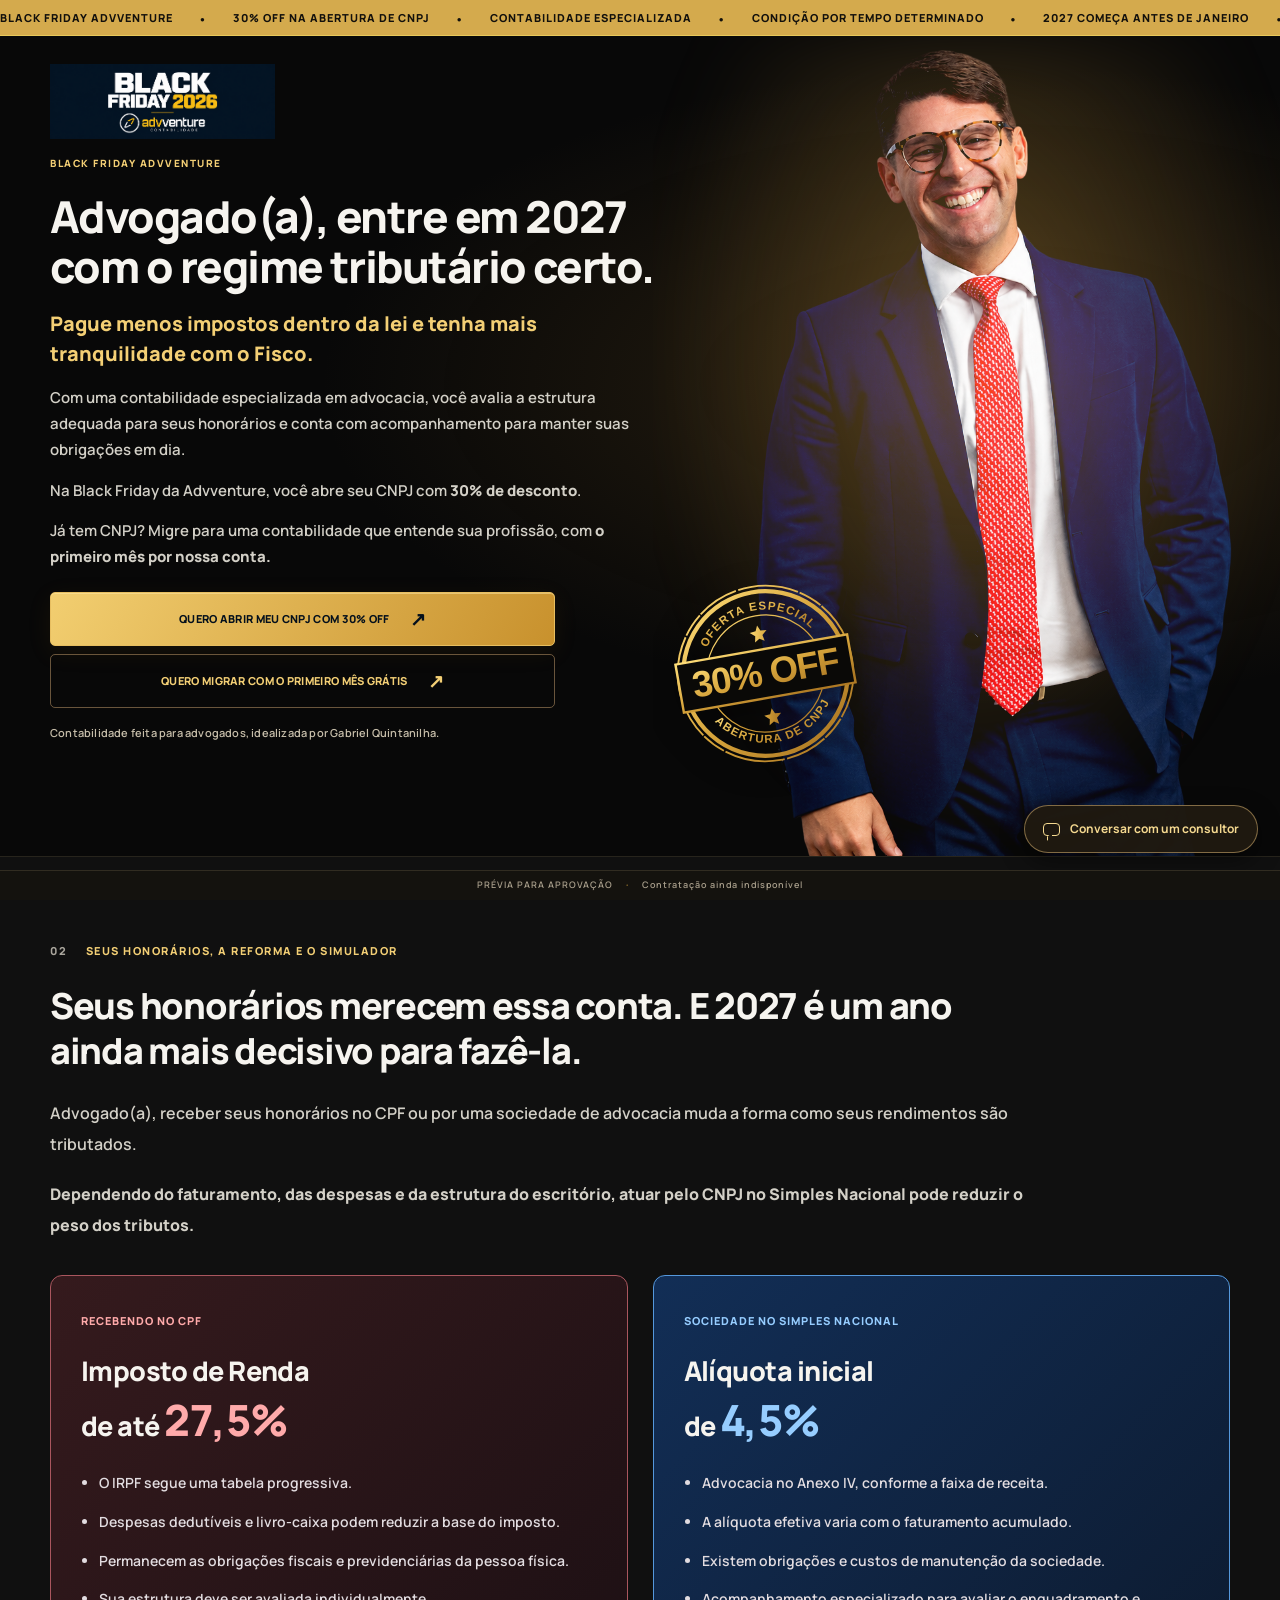
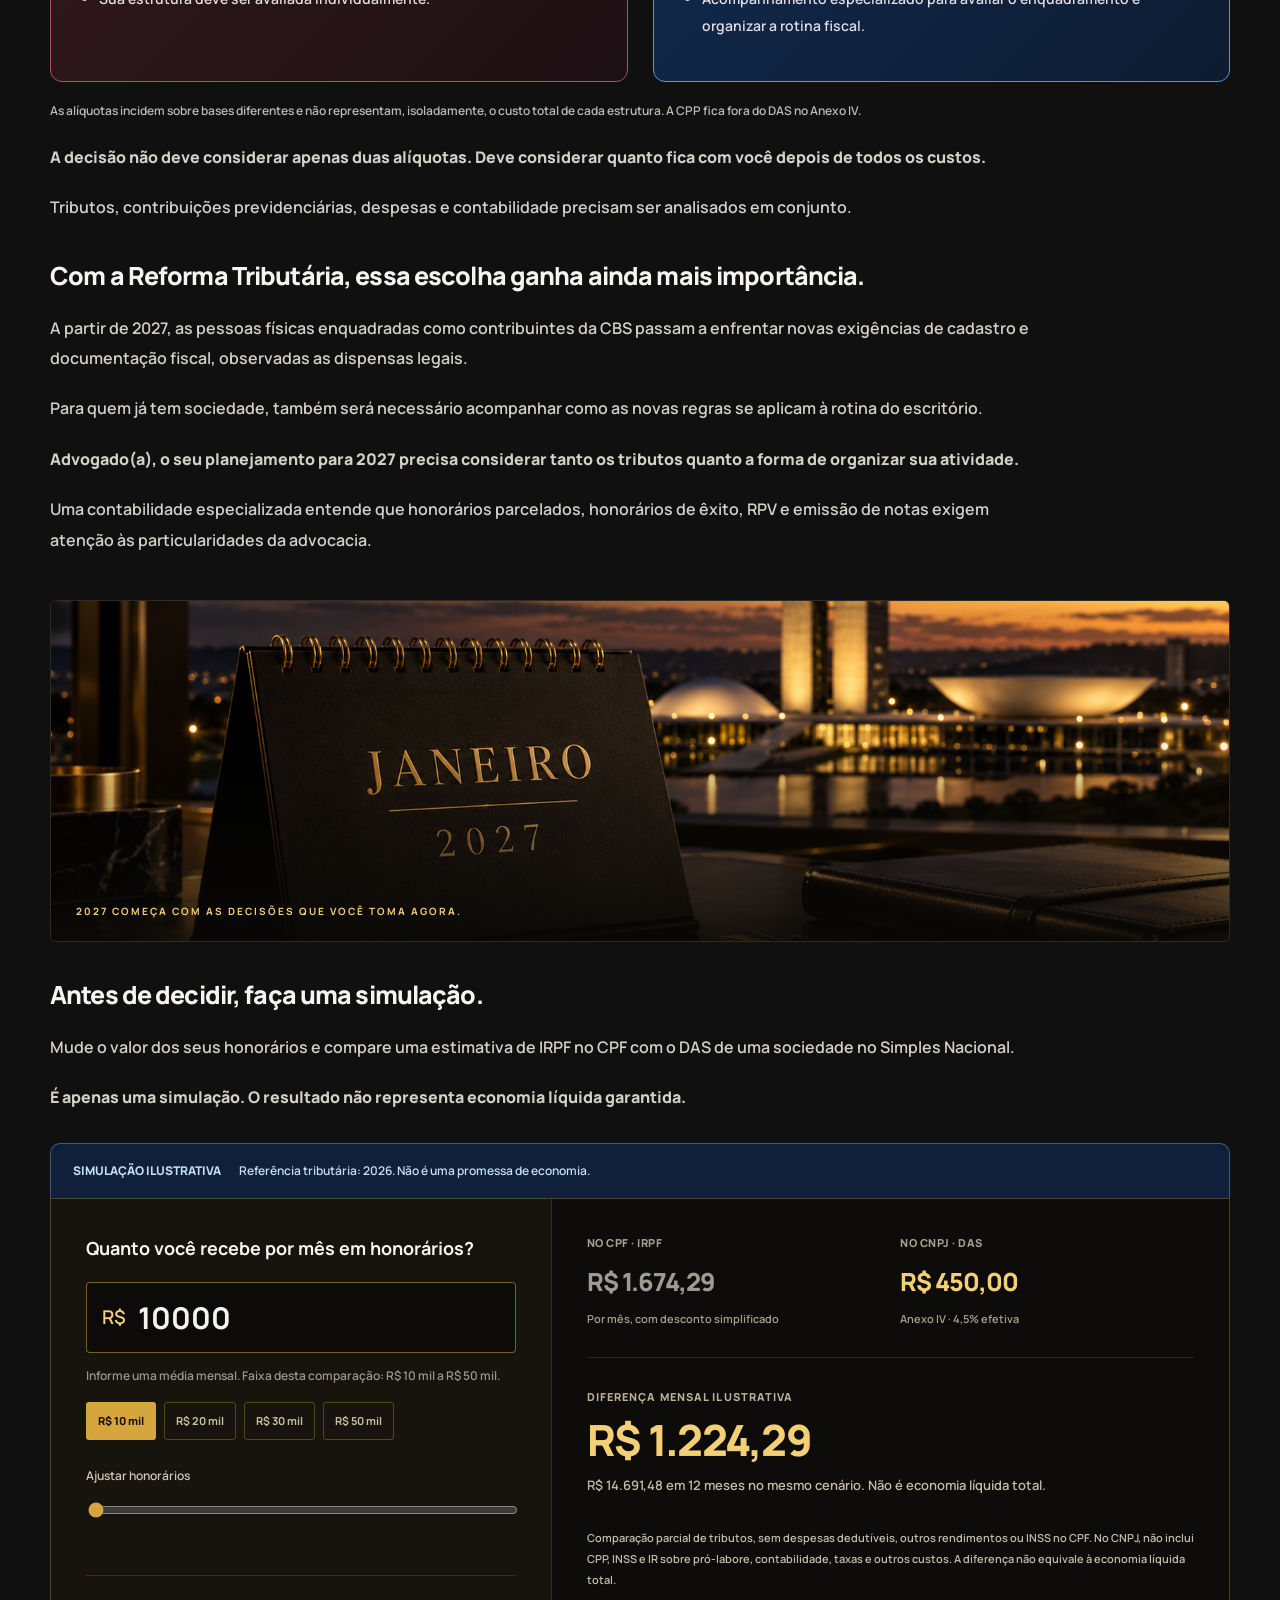
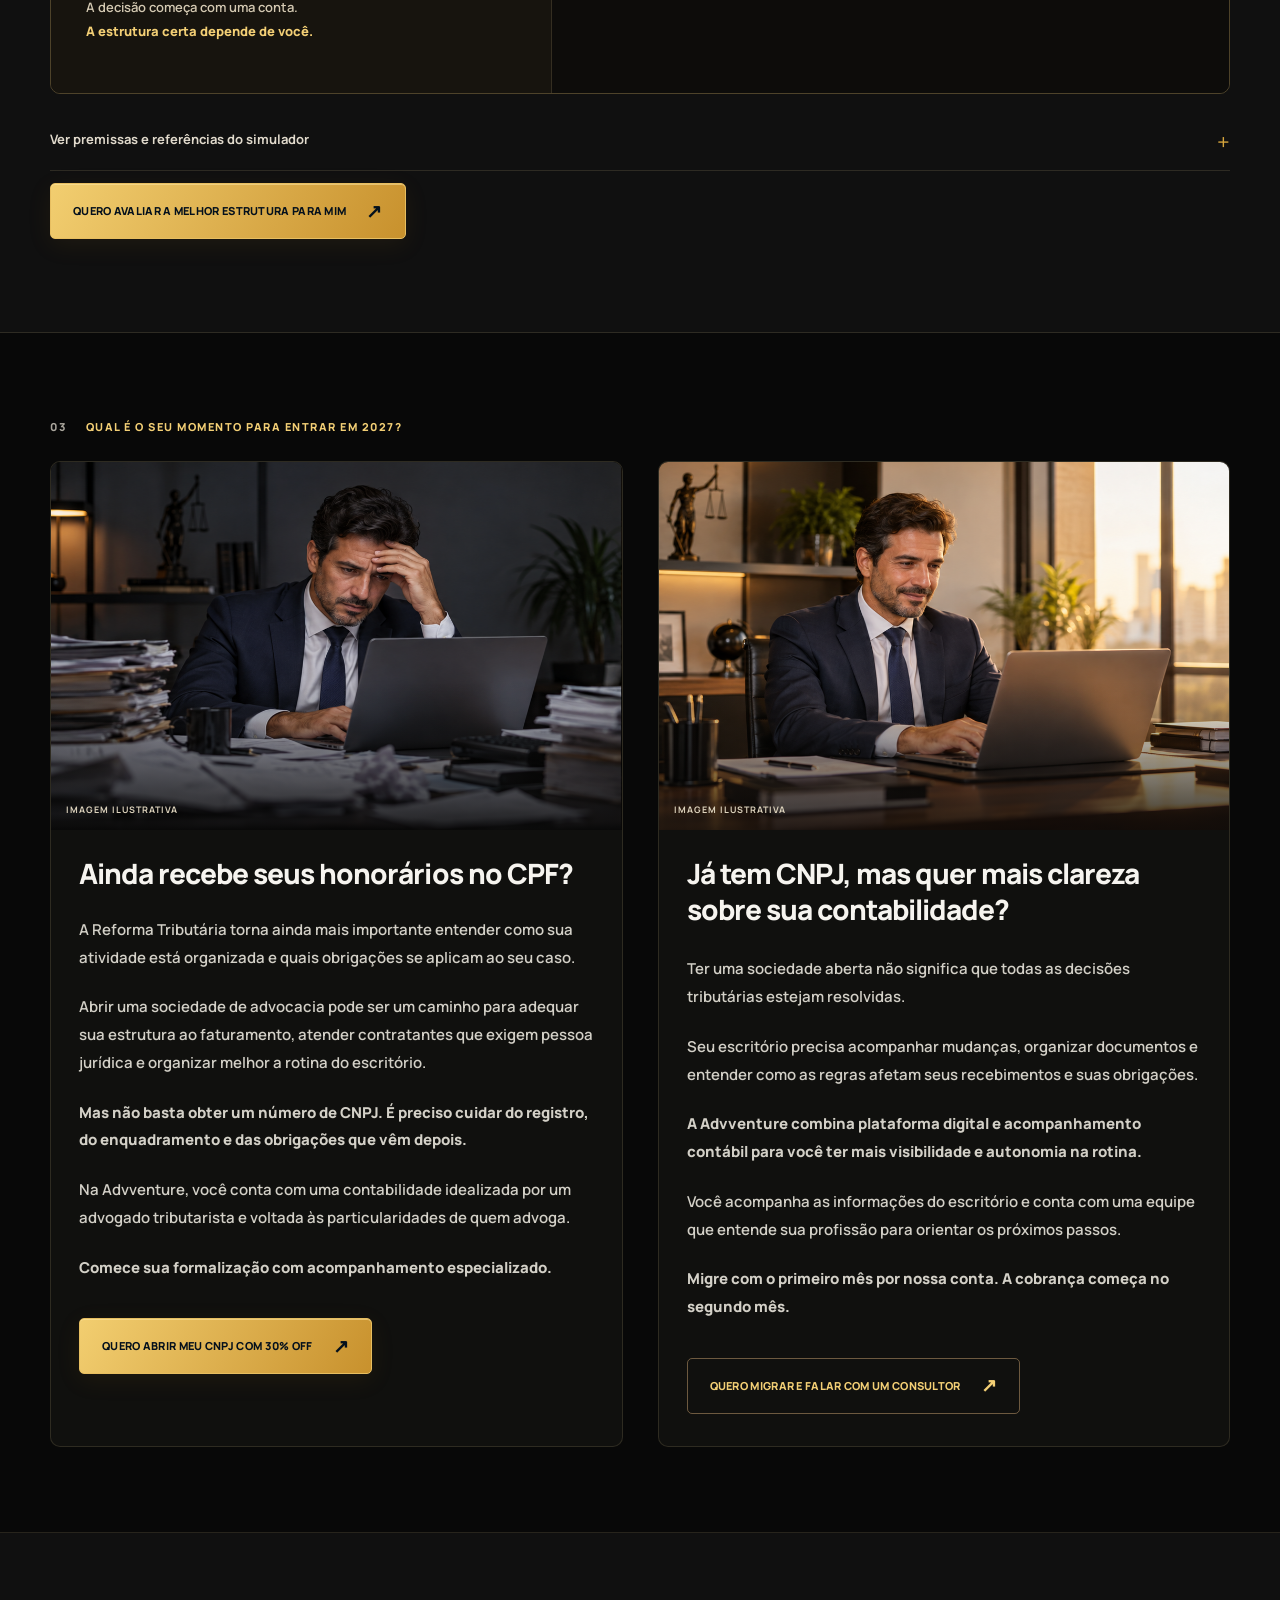
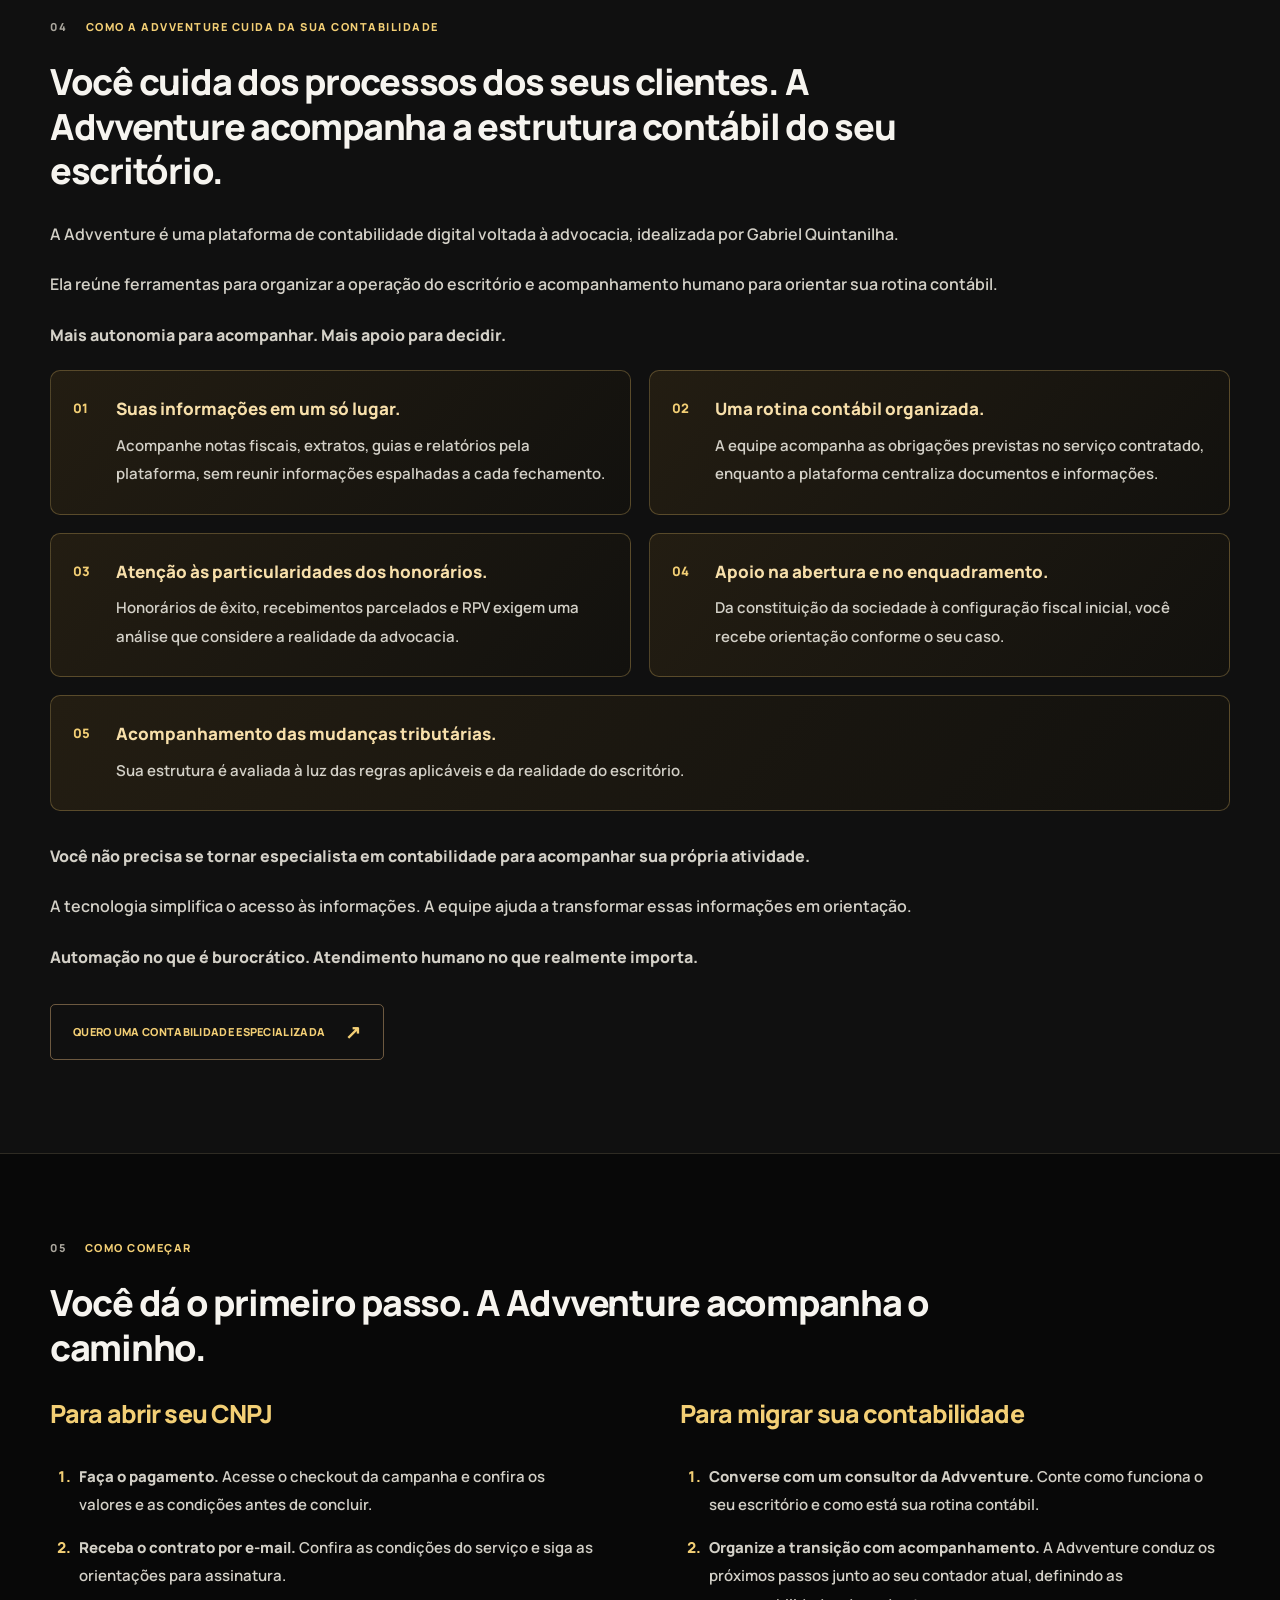
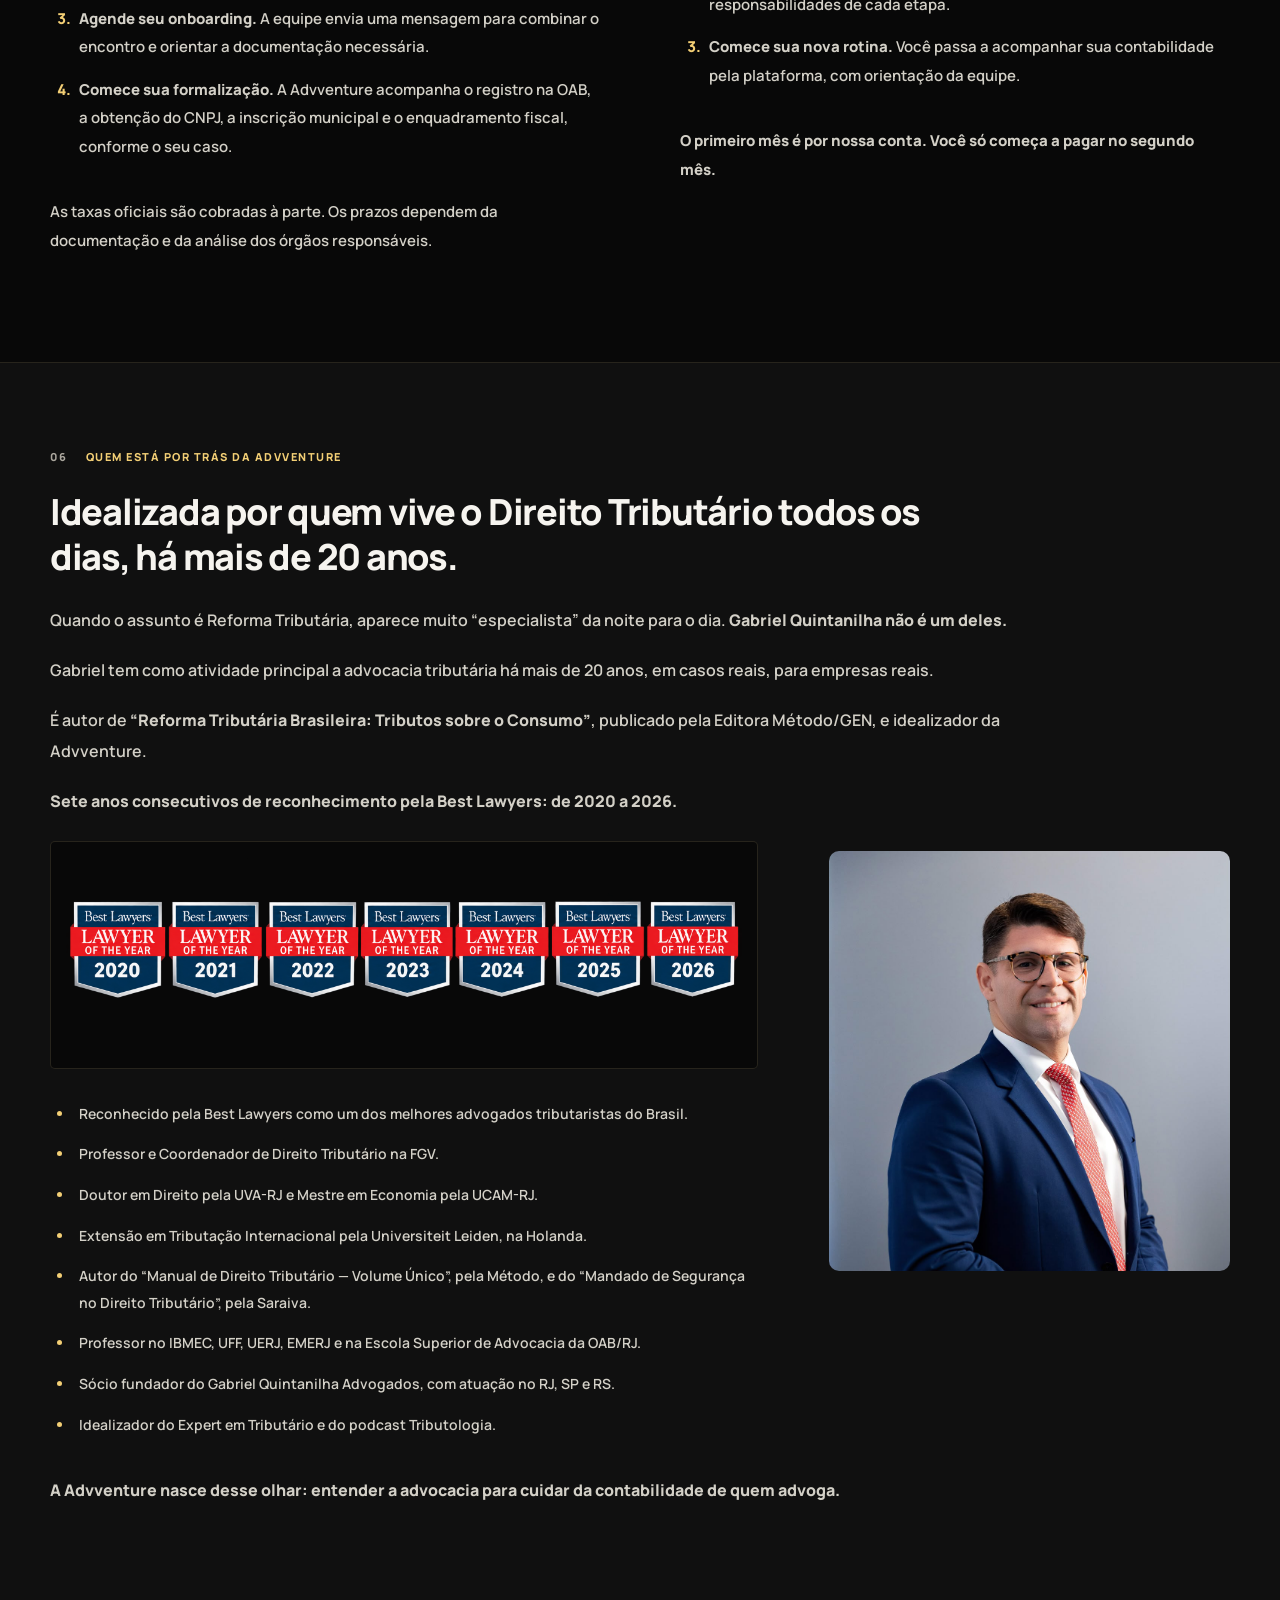
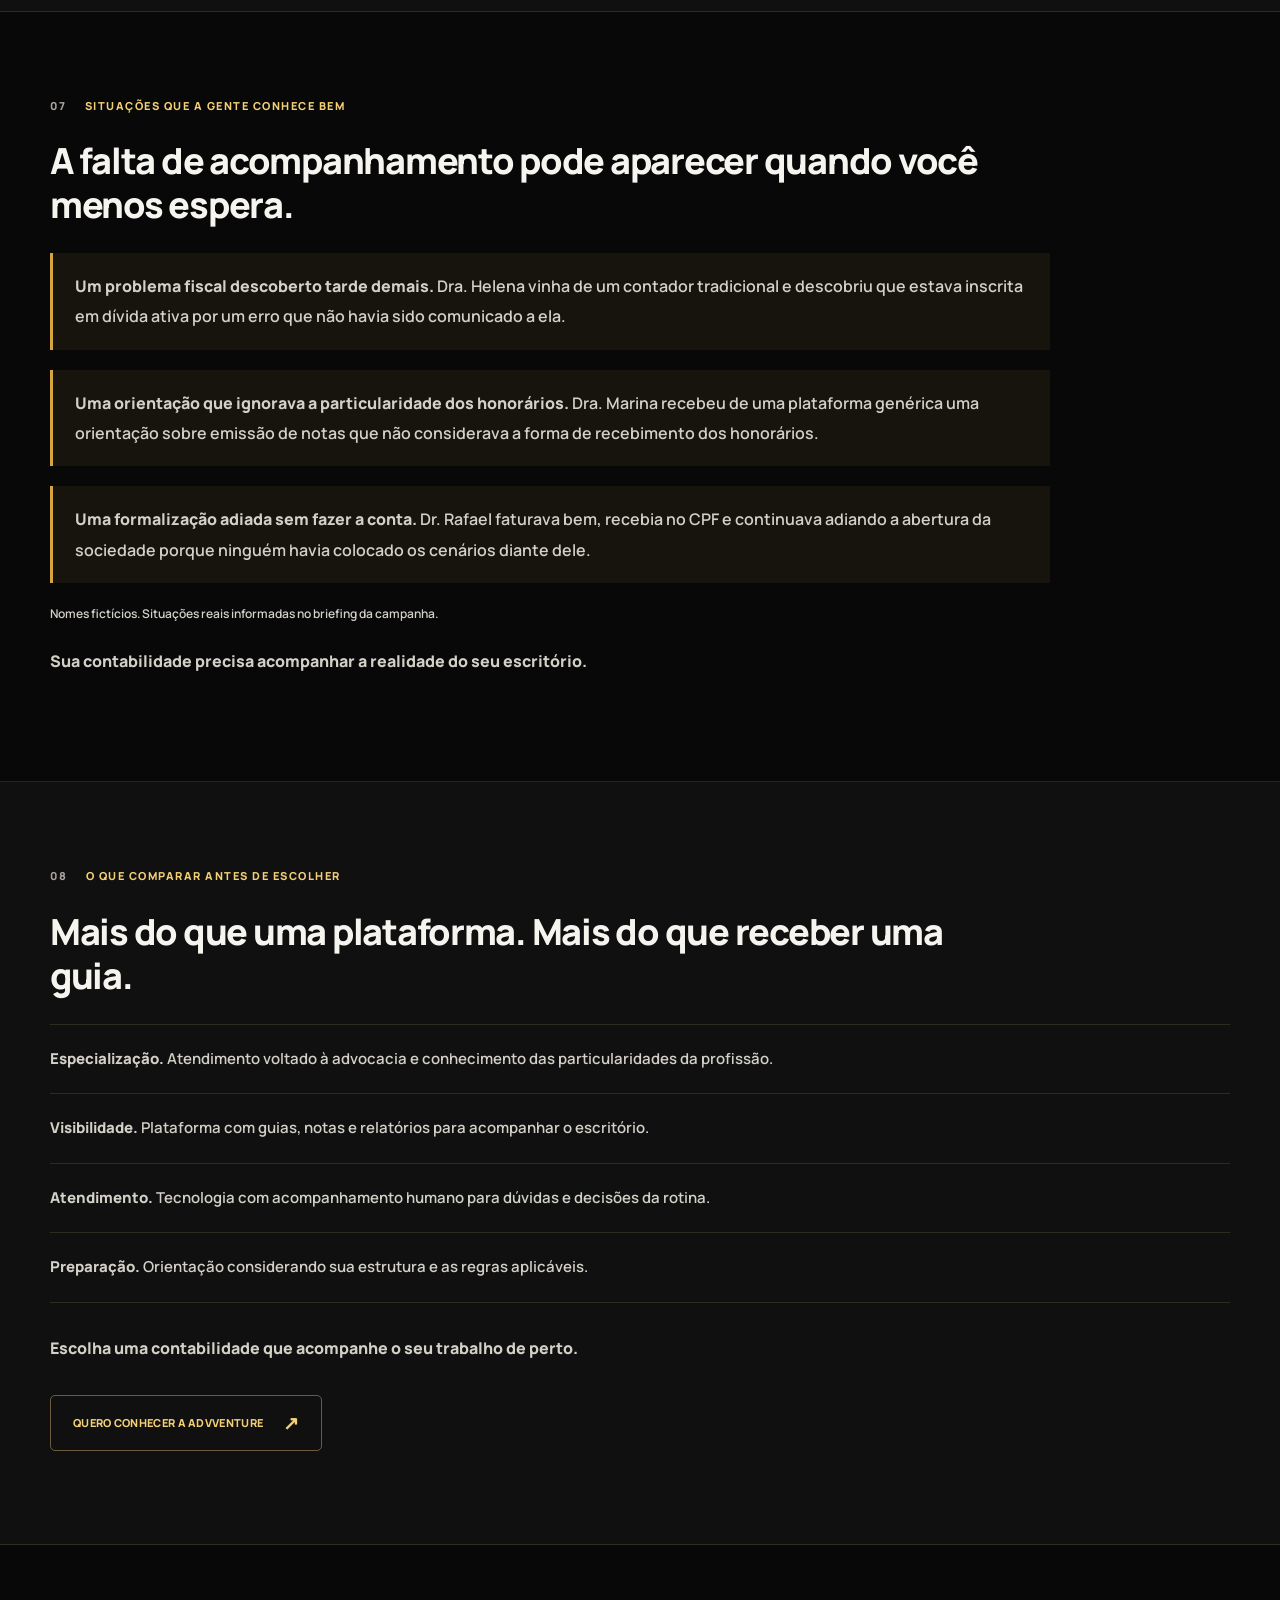
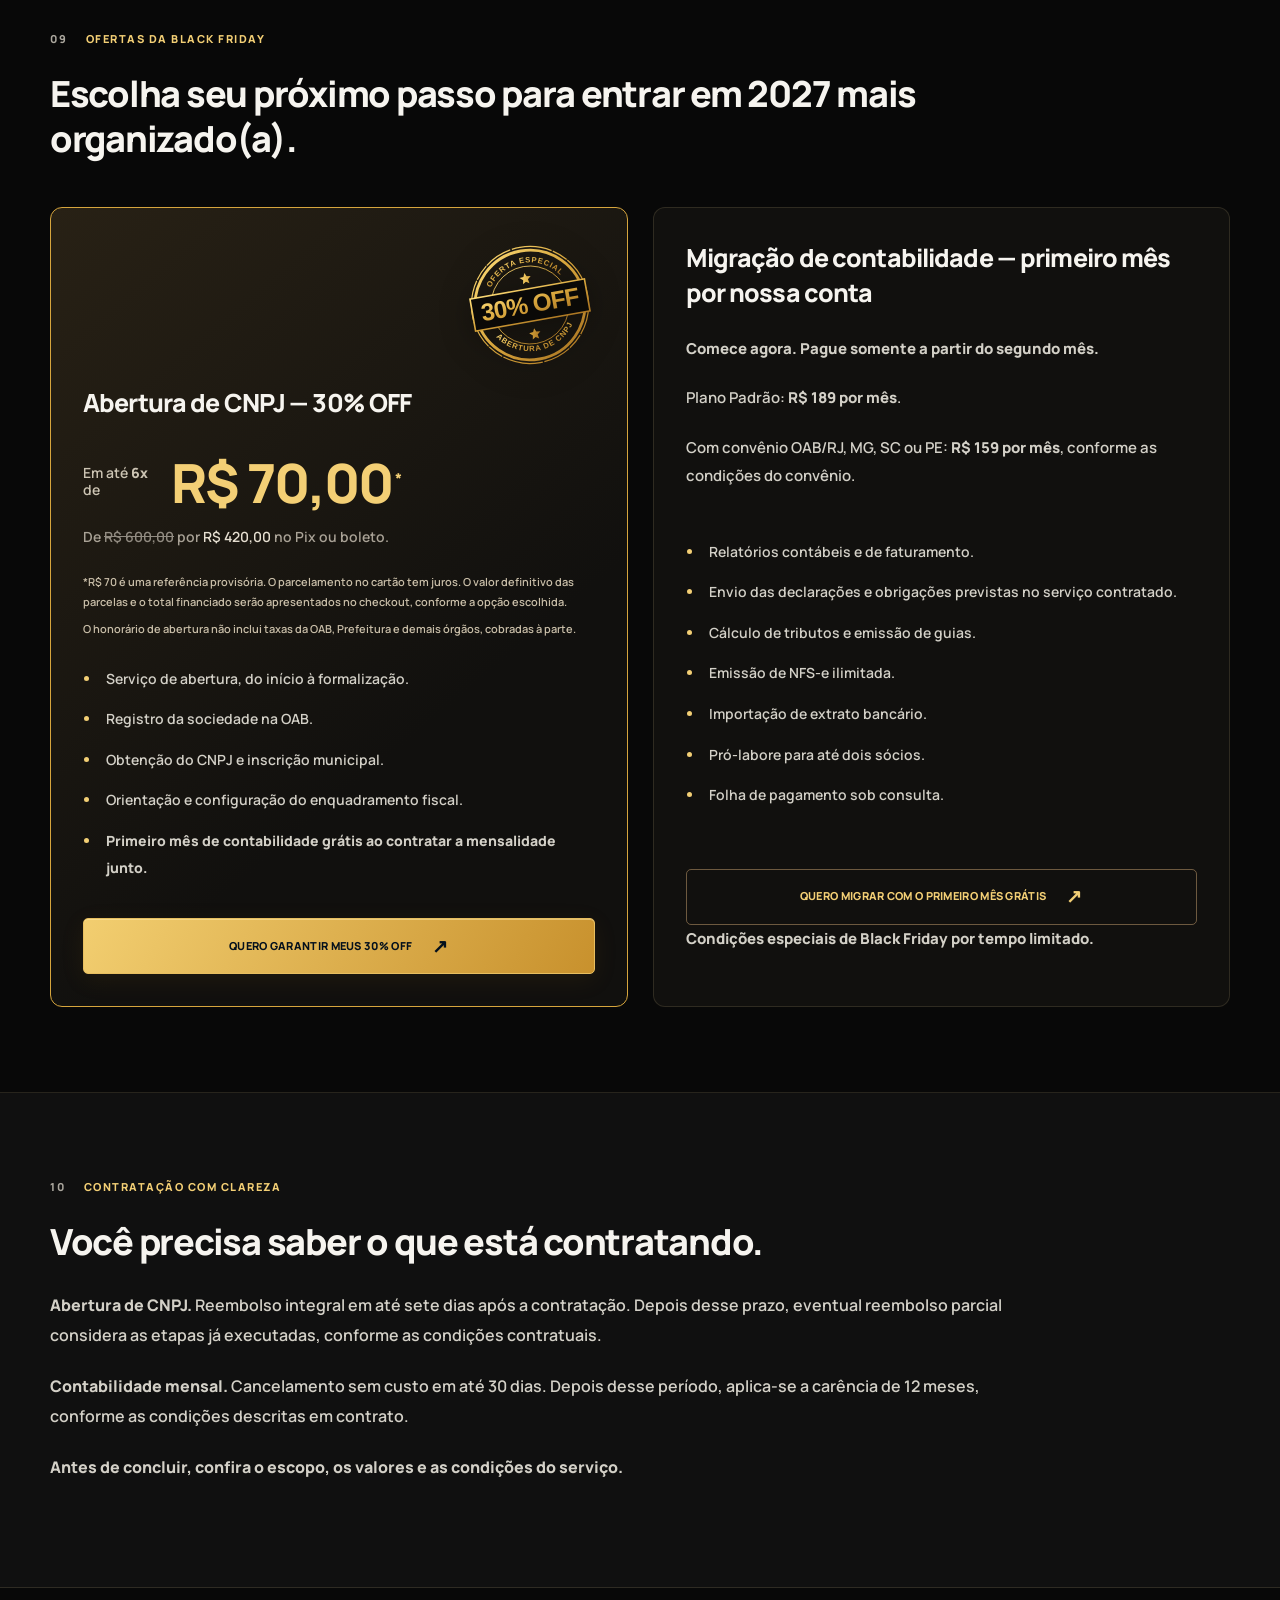
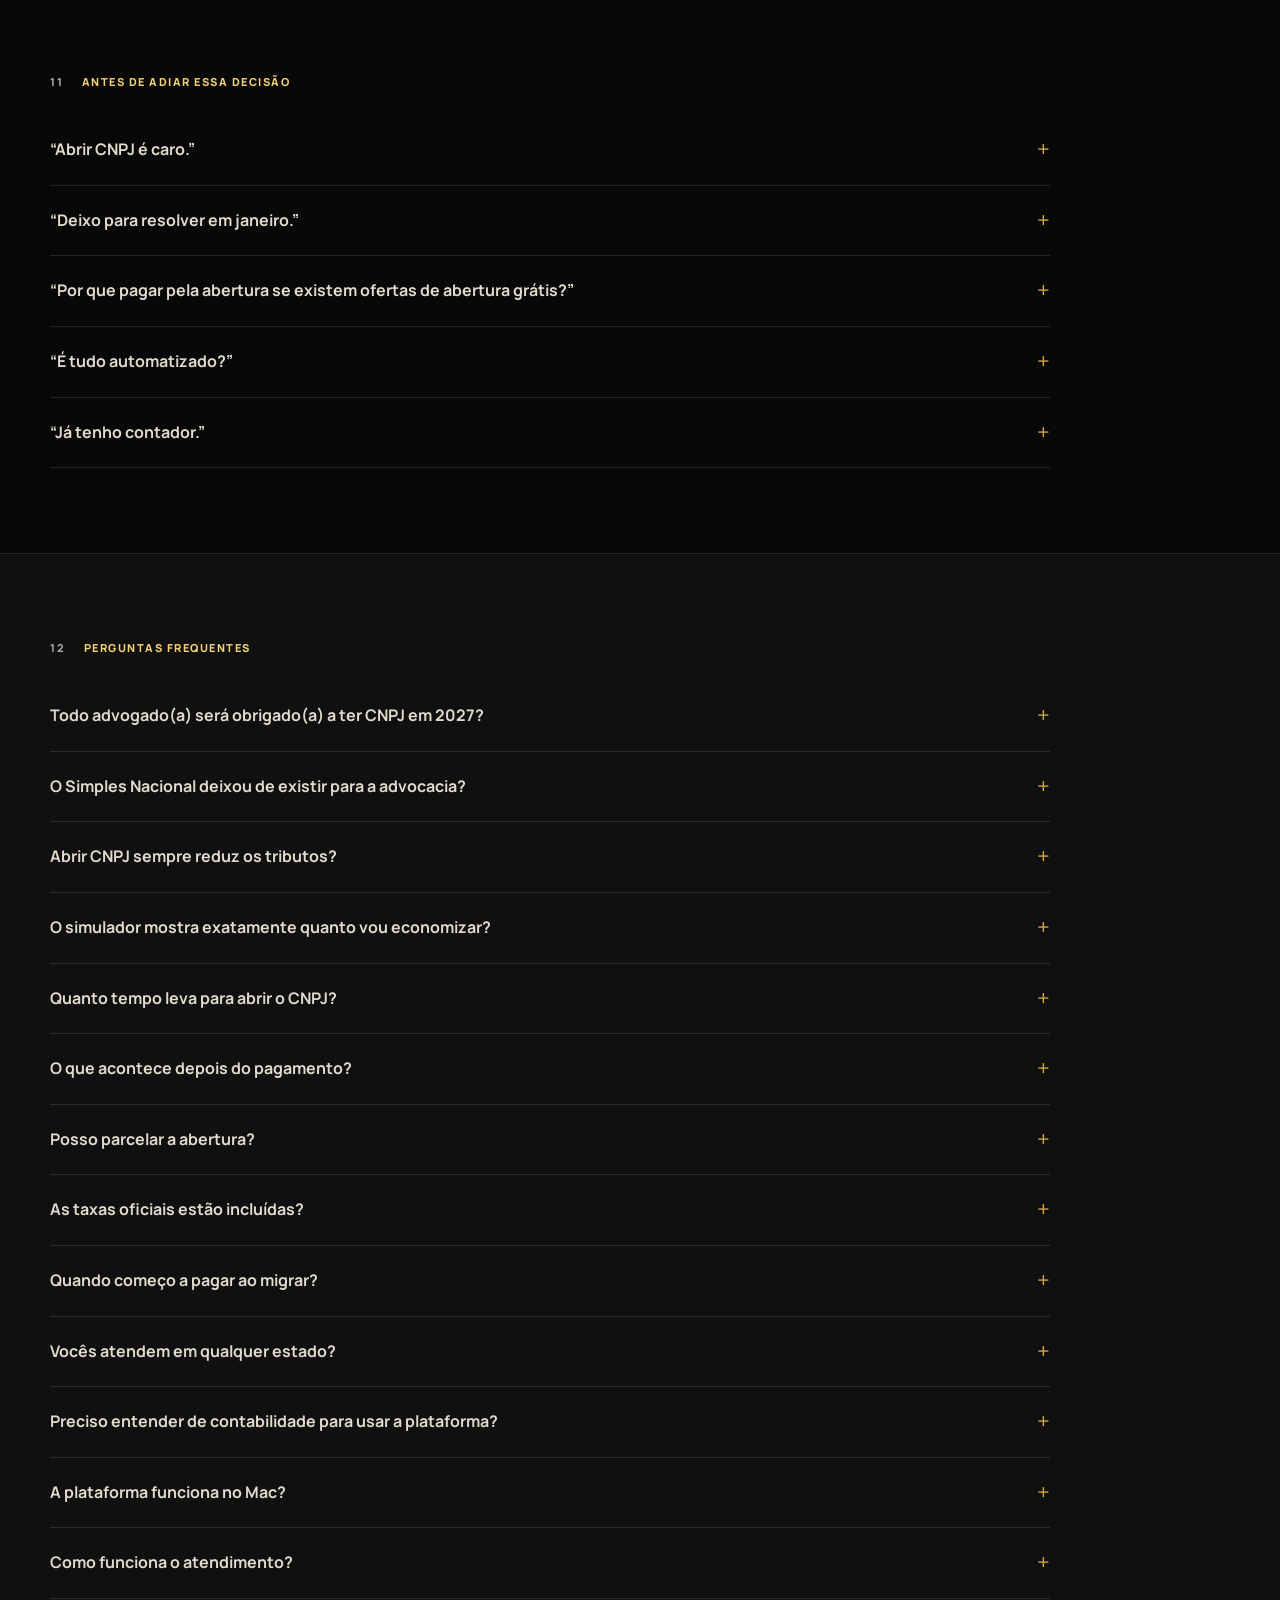
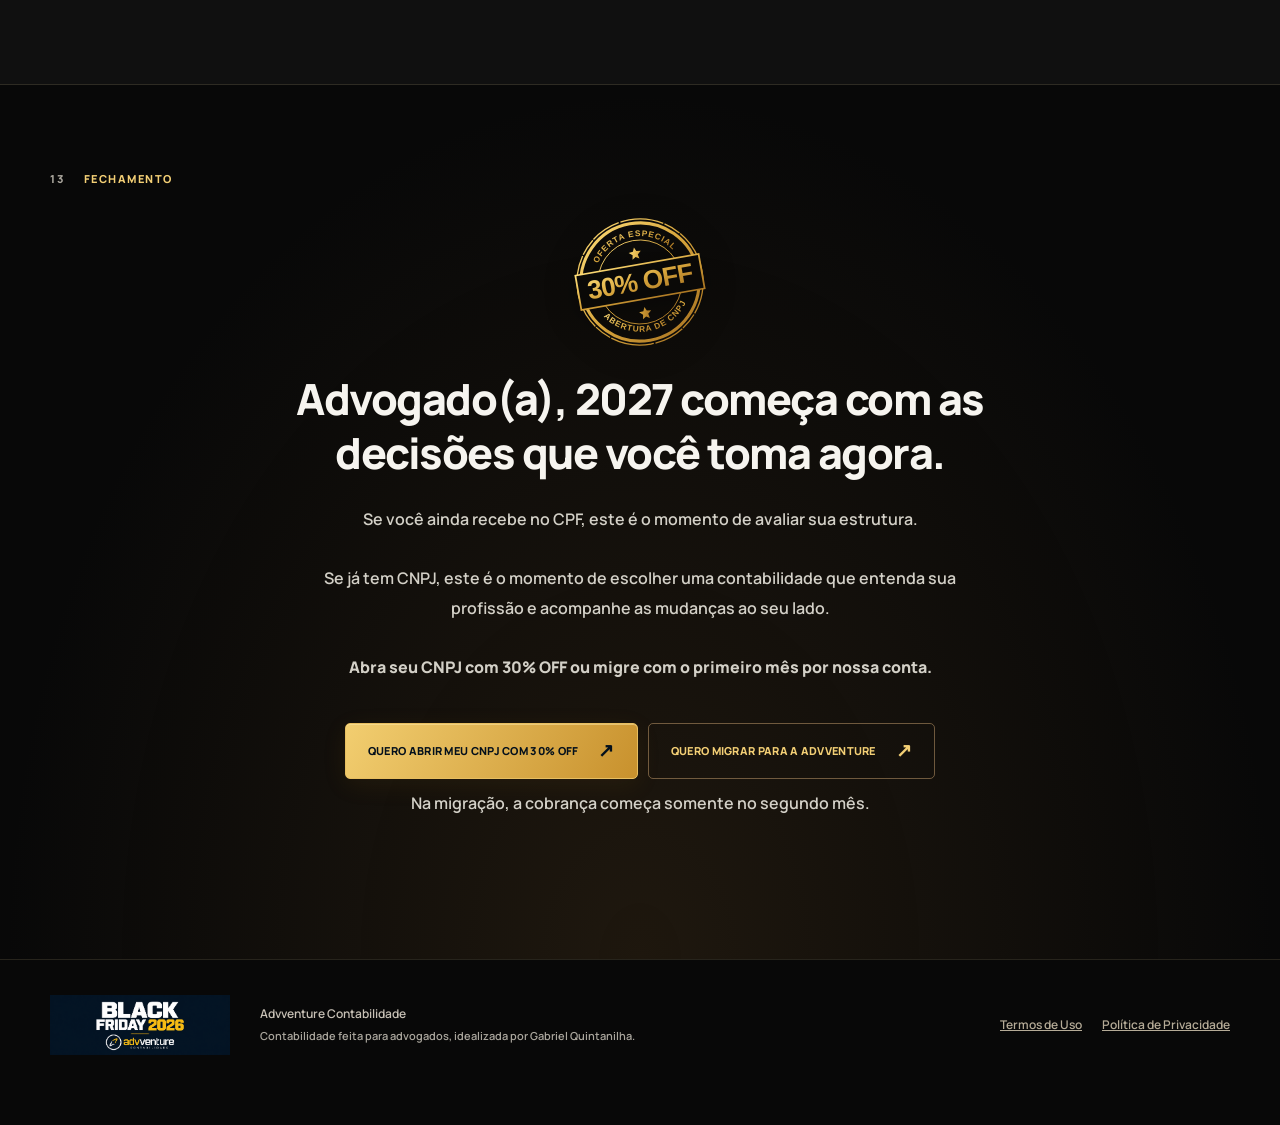
==== commit 6a579449: "Consolida copy aprovada, comparacao tributaria e visual Black Friday" ====
--- a/black-friday-2026/index.html
+++ b/black-friday-2026/index.html
@@ -1 +1 @@
-<!doctype html><html lang="pt-BR"><head><meta charset="utf-8"><meta name="viewport" content="width=device-width,initial-scale=1"><meta name="robots" content="noindex,nofollow"><meta name="theme-color" content="#02040b"><meta name="description" content="Super Black Friday Advventure 2026. Abertura de CNPJ com 30% OFF ou migração com o primeiro mês de contabilidade grátis."><title>Super Black Friday 2026 | Advventure Contabilidade</title><link rel="preload" href="assets/fonts/anton.ttf" as="font" type="font/ttf" crossorigin><link rel="stylesheet" href="style.css"><link rel="stylesheet" href="final.css"></head><body><a class="skip" href="#conteudo">Pular para o conteúdo</a><header class="topbar"><div class="marquee" aria-label="Super Black Friday Advventure, 30% OFF na abertura de CNPJ, em até 6x"><div aria-hidden="true">SUPER BLACK FRIDAY ADVVENTURE <b>●</b> 30% OFF NA ABERTURA DE CNPJ <b>●</b> CONTABILIDADE ESPECIALIZADA <b>●</b> CONDIÇÃO POR TEMPO DETERMINADO <b>●</b> 2027 COMEÇA ANTES DE JANEIRO <b>●</b> SUPER BLACK FRIDAY ADVVENTURE <b>●</b> 30% OFF NA ABERTURA DE CNPJ <b>●</b> CONTABILIDADE ESPECIALIZADA <b>●</b> CONDIÇÃO POR TEMPO DETERMINADO <b>●</b> 2027 COMEÇA ANTES DE JANEIRO <b>●</b> </div></div></header><main id="conteudo"><section class="hero"><div class="wrap hero-inner"><div class="hero-copy"><img class="campaign-logo" src="assets/logo-campanha.png" width="2172" height="724" alt="Black Friday 2026 Advventure Contabilidade"><p class="eyebrow hero-eyebrow">SUPER BLACK FRIDAY ANTECIPADA</p><h1>Advogado(a), entre em 2027 com o <em>regime tributário certo.</em></h1><p class="hero-sub">Abrir CNPJ é burocrático, mas não precisa ser caro. Na Black Friday antecipada da Advventure, abra seu CNPJ com <strong>30% de desconto.</strong> Ou migre da contabilidade tradicional para uma contabilidade especializada na sua profissão, com <strong>o primeiro mês por nossa conta.</strong></p><div class="hero-actions"><button type="button" class="cta " data-action="opening">Quero abrir meu CNPJ com 30% OFF<span aria-hidden="true">↗</span></button></div><button class="migration-callout" data-action="migration"><span>JÁ TEM CNPJ?</span><strong>Migre com o 1º mês por nossa conta. Você só paga a partir do 2º mês.</strong><b aria-hidden="true">↗</b></button><p class="hero-proof">Feita de advogados(as) para advogados(as) · Idealizada por Gabriel Quintanilha · Convênio com 4 seccionais da OAB</p></div><div class="hero-art"><div class="halo"></div><img class="gabriel-hero" src="assets/gabriel-sorriso-recortado.png" alt="Gabriel Quintanilha sorrindo, de terno azul e gravata vermelha" width="1024" height="1536" fetchpriority="high"><img class="stamp" src="assets/carimbo-30-off.svg" width="320" height="320" alt="Oferta especial: 30% OFF na abertura de CNPJ"><div class="expert-label"><strong>Gabriel Quintanilha</strong><span>Mais de 20 anos na advocacia tributária</span></div></div></div></section><section class="section tonal" id="bloco-1"><div class="wrap"><p class="eyebrow"><span>01</span> O QUE MUDA EM 2027</p><div class="editorial"><div><h2>Janeiro de 2027 não muda apenas os impostos. Muda a forma como o advogado(a) se relaciona com o Fisco.</h2></div><div><p class="">A Reforma Tributária entra na rotina do profissional liberal a partir de 1º de janeiro. Dependendo do enquadramento, quem advoga como autônomo poderá passar a ter inscrição no CNPJ e novas obrigações ligadas ao IBS e à CBS, mesmo continuando como pessoa física.</p><p class="">Quem já tem sociedade também tem decisões novas pela frente: como o IBS e a CBS entram na conta do escritório, se vale continuar no Simples puro ou apurar esses tributos por fora, e como a emissão de notas se adapta ao padrão nacional.</p><p class="">Nenhuma dessas decisões deveria ficar para janeiro.</p></div></div><figure class="calendar-visual"><img src="assets/janeiro-2027.png" width="1672" height="941" loading="lazy" alt="Calendário de janeiro de 2027 em uma mesa, com o Congresso Nacional ao fundo"><figcaption>2027 COMEÇA COM AS DECISÕES QUE VOCÊ TOMA AGORA.</figcaption></figure></div></section><section class="section " id="bloco-2"><div class="wrap"><p class="eyebrow"><span>02</span> CNPJ TÉCNICO NÃO É EMPRESA</p><h2>Você pode ter CNPJ em 2027 sem ter uma empresa. E essa diferença pesa no bolso.</h2><div class="structure-guide"><div class="structure-text"><p class="eyebrow">A ADVVENTURE ENTENDE A SUA ROTINA</p><h3>CNPJ técnico e sociedade são caminhos diferentes.</h3><p>Escolha uma opção para entender o que muda na estrutura.</p><div class="model-tabs" role="group" aria-label="Entender as estruturas"><button type="button" data-model="technical" aria-pressed="true">CNPJ técnico</button><button type="button" data-model="company" aria-pressed="false">Sociedade de advocacia</button></div><div class="model-explanation" id="model-explanation" aria-live="polite"><strong>Você continua pessoa física.</strong><p>É uma inscrição para fins cadastrais e fiscais. Ela não transforma você em uma sociedade nem dá acesso ao Simples Nacional.</p></div></div><figure class="structure-photo"><img src="assets/estrutura-contabil.png" width="1536" height="1024" loading="lazy" alt="Imagem ilustrativa de documentos sendo revisados em uma mesa de trabalho"><figcaption>IMAGEM ILUSTRATIVA</figcaption></figure></div><div class="table-scroll"><table><thead><tr><th>Entenda a diferença</th><th>CNPJ técnico</th><th>Sociedade Unipessoal<br>de Advocacia</th></tr></thead><tbody><tr><th scope="row">O que é</th><td>Inscrição para fins cadastrais e fiscais</td><td>Pessoa jurídica de verdade</td></tr><tr><th scope="row">Você continua sendo</th><td>Pessoa física</td><td>Sócio da sua própria sociedade</td></tr><tr><th scope="row">Imposto de Renda</th><td>Tabela da pessoa física, até 27,5%</td><td>Pode optar pelo Simples Nacional</td></tr><tr><th scope="row">Simples Nacional</th><td>Não se aplica</td><td>Anexo IV, a partir de 4,5%</td></tr><tr><th scope="row">Nota fiscal de serviço</th><td>Conforme as novas regras</td><td>Emissão pela plataforma Advventure</td></tr></tbody></table></div><p class="">Qual das duas faz mais sentido depende do seu faturamento, das suas despesas e do perfil dos seus clientes. O que não faz sentido é descobrir isso depois da virada.</p><p class="note">Nem todo profissional estará sujeito ao CNPJ técnico: quem fatura até R$ 40.500 por ano (nanoempreendedor) fica dispensado, conforme as regras atuais.</p></div></section><section class="section tonal" id="bloco-3"><div class="wrap"><div class="sim-heading"><div><p class="eyebrow"><span>03</span> SIMULADOR DE ECONOMIA</p><h2>A conta que ninguém faz com você.<br><em>Agora, faça a sua.</em></h2></div><p>Mude o valor dos seus honorários e compare o IRPF com o DAS de uma sociedade no Simples. Sem cadastro.</p></div><div class="calculator"><div class="calculator-input"><label for="revenue">Quanto você recebe por mês em honorários?</label><div class="money-field"><span>R$</span><input id="revenue" type="number" inputmode="decimal" min="1" max="50000" step="0.01" value="20000" aria-describedby="revenue-help revenue-error"></div><p id="revenue-help">Informe uma média mensal. Faixa desta comparação: R$ 1 a R$ 50 mil.</p><div class="amount-options"><button type="button" data-amount="5000">R$ 5 mil</button><button type="button" data-amount="10000">R$ 10 mil</button><button type="button" data-amount="20000" aria-pressed="true">R$ 20 mil</button><button type="button" data-amount="30000">R$ 30 mil</button></div><label class="range-label" for="revenue-range">Ajustar honorários</label><input id="revenue-range" type="range" min="1000" max="50000" step="500" value="20000" aria-label="Ajustar honorários mensais"><p id="revenue-error" role="alert"></p><p class="calc-context">A decisão começa com uma conta.<br><strong>A estrutura certa depende de você.</strong></p></div><div class="calculator-results" id="calc-results"><div class="result-columns"><div class="cpf"><span>NO CPF · IRPF</span><strong id="ir-result">R$ 4.424,29</strong><small>Por mês, com desconto simplificado</small></div><div class="cnpj"><span>NO CNPJ · DAS</span><strong id="das-result">R$ 1.125,00</strong><small id="effective-rate">Anexo IV · 5,625% efetiva</small></div></div><div class="calculated-difference" aria-live="polite"><span id="difference-label">DIFERENÇA MENSAL ILUSTRATIVA</span><strong id="difference-result">R$ 3.299,29</strong><p id="annual-result">R$ 39.591,48 em 12 meses no mesmo cenário.</p></div><p class="note">Comparação parcial de tributos, sem despesas dedutíveis, outros rendimentos ou INSS no CPF. No CNPJ, não inclui CPP, INSS e IR sobre pró-labore, contabilidade, taxas e outros custos. A diferença não equivale à economia líquida total.</p></div></div><details class="calculation-method"><summary>Ver premissas e referências do simulador</summary><p>Referência: tabela mensal do IRPF de 2026, com desconto simplificado de R$ 607,20 e redução mensal aplicável. DAS calculado pelo Anexo IV, com receita constante e receita de referência igual a 12 vezes os honorários mensais. Não projeta automaticamente regras futuras de 2027. Renda anual total acima de R$ 600 mil, lucros distribuídos acima de R$ 50 mil no mês e casos específicos exigem análise individual.</p><p><a href="https://www.gov.br/receitafederal/pt-br/assuntos/meu-imposto-de-renda/tabelas/2026" target="_blank" rel="noopener">Receita Federal · IRPF 2026</a> · <a href="https://www.planalto.gov.br/ccivil_03/leis/lcp/lcp123.htm" target="_blank" rel="noopener">LC 123/2006 · Anexo IV</a></p></details><div class="section-action"><button type="button" class="cta " data-action="opening">Quero avaliar minha estrutura e abrir meu CNPJ<span aria-hidden="true">↗</span></button></div></div></section><section class="section " id="bloco-4"><div class="wrap"><p class="eyebrow"><span>04</span> QUAL DOS DOIS É VOCÊ?</p><div class="paths"><article><figure class="lawyer-crop before"><img src="assets/advogado-comparativo.png" width="2172" height="724" loading="lazy" alt="Imagem ilustrativa de profissional com documentos acumulados"><figcaption>SEM UMA ROTINA CONTÁBIL ORGANIZADA · ILUSTRAÇÃO</figcaption></figure><span class="path-no">01 / ABERTURA</span><h2>Ainda recebe no CPF</h2><p class="">Você fatura bem, faz contrato de tudo e trata a abertura do CNPJ como &quot;depois eu vejo&quot;. Enquanto isso, o honorário cai na mesma conta do aluguel e do supermercado, o Imposto de Renda pode chegar a até 27,5%, e o cliente corporativo que pede nota fiscal acaba fechando com o colega formalizado.</p><p class="">Em 2027 essa conta ganha regras novas, e a decisão precisa ser tomada agora.</p><button type="button" class="cta " data-action="opening">Quero abrir meu CNPJ com 30% OFF<span aria-hidden="true">↗</span></button></article><article><figure class="lawyer-crop after"><img src="assets/advogado-comparativo.png" width="2172" height="724" loading="lazy" alt="Imagem ilustrativa de profissional acompanhando sua rotina contábil"><figcaption>COM ORGANIZAÇÃO E ACOMPANHAMENTO · ILUSTRAÇÃO</figcaption></figure><span class="path-no">02 / MIGRAÇÃO</span><h2>Já tem CNPJ</h2><p class="">Você formalizou, contratou um contador e parou de olhar para isso. As guias chegam, você paga e o mês vira. Só que ninguém sentou com você para explicar como o seu escritório entra em 2027, e essa decisão está sendo tomada sem você.</p><button type="button" class="cta outline" data-action="migration">Quero migrar com o 1º mês grátis<span aria-hidden="true">↗</span></button></article></div></div></section><section class="section tonal" id="bloco-5"><div class="wrap"><p class="eyebrow"><span>05</span> POR QUE A ADVVENTURE</p><div class="editorial"><div><h2>Contabilidade que entende advocacia por dentro.</h2><p class="">O contador generalista cuida da padaria, do dentista e de você do mesmo jeito, e é por isso que erra o fato gerador do honorário parcelado, trata RPV como honorário fixo e não te avisa de nada até virar notificação.</p><p class="">Na Advventure, quem cuida da sua contabilidade só atende advogados(as). A plataforma faz o trabalho pesado sem esquecer prazo, e uma equipe contábil revisa cada etapa antes de qualquer coisa sair.</p></div><div><ul class="features"><li>Contador que domina RPV, honorário de êxito, honorário parcelado e fato gerador</li><li>Plataforma com nota fiscal, extrato, guias e relatórios no mesmo lugar</li><li>Situação fiscal na sua tela, a qualquer hora, sem depender de retorno de e-mail</li><li>Valor fixo e claro, sem taxa surpresa no fim do mês</li><li>Orientação sobre a estrutura que faz sentido para você em 2027</li></ul></div></div><p class="statement">Automação no que é burocrático.<br><em>Atendimento humano no que realmente importa.</em></p><div class="offer-ribbon"><div><img class="stamp" src="assets/carimbo-30-off.svg" width="320" height="320" alt="Oferta especial: 30% OFF na abertura de CNPJ"></div><p>O próximo passo do seu escritório<br><strong>começa antes de janeiro.</strong></p><button type="button" class="cta " data-action="opening">Aproveitar 30% OFF na abertura<span aria-hidden="true">↗</span></button></div></div></section><section class="section " id="bloco-6"><div class="wrap"><p class="eyebrow"><span>06</span> COMO FUNCIONA</p><div class="section-body"><h2>Da decisão ao próximo capítulo.</h2><div class="process-grid"><div><h3>Abertura de CNPJ</h3><ol class="steps"><li>Faça o pagamento. Após ativarmos a campanha, o botão leva ao checkout seguro do Asaas. Confira o valor e a forma de pagamento antes de concluir.</li><li>Receba o contrato por e-mail. Confira as condições e siga as orientações para assinatura.</li><li>Receba uma mensagem para agendar o onboarding. A equipe combina o horário com você e orienta o envio da documentação.</li><li>A Advventure cuida da formalização. Registro na OAB, CNPJ, Prefeitura e enquadramento fiscal, conforme o seu caso.</li></ol></div><div><h3>Migração de contabilidade</h3><ol class="steps"><li>Você conversa com um consultor e conta como o escritório está hoje.</li><li>A Advventure conduz a transição junto com o seu contador atual, sem obrigação fiscal ficar sem responsável.</li><li>Você passa a acompanhar tudo pela plataforma, já com o olhar voltado para 2027.</li></ol></div></div><p class="note">As taxas oficiais da OAB e da Prefeitura são pagas direto aos órgãos e variam por seccional e município. Os prazos dependem de cada órgão, e por isso quem quer começar 2027 estruturado precisa começar agora.</p></div><div class="section-action"><button type="button" class="cta " data-action="opening">Quero abrir meu CNPJ com 30% OFF<span aria-hidden="true">↗</span></button></div></div></section><section class="section tonal" id="bloco-7"><div class="wrap"><p class="eyebrow"><span>07</span> GABRIEL QUINTANILHA · IDEALIZADOR DA ADVVENTURE</p><div class="authority"><div class="authority-photo"><img src="assets/gabriel-serio.jpeg" width="1066" height="1600" loading="lazy" alt="Gabriel Quintanilha, idealizador da Advventure, com as mãos entrelaçadas"><span>GABRIEL QUINTANILHA<br><small>Advocacia tributária na prática, há mais de 20 anos.</small></span></div><div><h2>Idealizada por quem vive o <em>Direito Tributário todos os dias.</em></h2><p>Quando o assunto é Reforma Tributária, aparece muito “especialista” da noite para o dia. Gabriel Quintanilha não é um deles.</p><p>Gabriel tem como atividade principal a advocacia tributária há mais de 20 anos, em casos reais, para empresas reais. É autor de “Reforma Tributária Brasileira: Tributos sobre o Consumo” (Editora Método/GEN).</p><div class="best-callout"><strong>7</strong><span>ANOS CONSECUTIVOS<br><b>Reconhecido pela Best Lawyers · 2020 a 2026</b></span></div><ul class="credentials"><li>Um dos melhores advogados(as) tributaristas do Brasil pela Best Lawyers.</li><li>Professor e Coordenador de Direito Tributário na FGV.</li><li>Doutor em Direito (UVA-RJ) e Mestre em Economia (UCAM-RJ).</li><li>Extensão em Tributação Internacional pela Universiteit Leiden, na Holanda.</li></ul></div></div><div class="awards" role="region" aria-label="Reconhecimentos Best Lawyers de 2020 a 2026" tabindex="0"><p class="eyebrow">RECONHECIMENTO DE 2020 A 2026</p><img src="assets/best-lawyers-2020-2026.png" width="2172" height="724" loading="lazy" alt="Selos Best Lawyers de 2020, 2021, 2022, 2023, 2024, 2025 e 2026"></div><details class="full-bio"><summary>Conheça mais sobre a trajetória do Gabriel</summary><ul class="credentials"><li>Autor do “Manual de Direito Tributário — Volume Único” (Método) e do “Mandado de Segurança no Direito Tributário” (Saraiva).</li><li>Professor no IBMEC, UFF, UERJ, EMERJ e na Escola Superior de Advocacia da OAB/RJ.</li><li>Sócio fundador do Gabriel Quintanilha Advogados, com atuação no RJ, SP e RS.</li><li>Idealizador do Expert em Tributário e do podcast Tributologia.</li></ul></details></div></section><section class="section " id="bloco-8"><div class="wrap"><p class="eyebrow"><span>08</span> CASOS QUE A GENTE CONHECE BEM</p><h2>Situações reais. Decisões que fazem diferença.</h2><div class="cases"><article><span class="case-index">01</span><p class="">Dra. Helena vinha de um contador tradicional que nunca avisava nada. Descobriu, sem qualquer aviso prévio, que estava inscrita em dívida ativa por erro dele.</p></article><article><span class="case-index">02</span><p class="">Dra. Marina vinha de uma plataforma genérica e foi orientada a emitir a nota de honorário pelo valor global do contrato, quando o correto era emitir conforme o recebimento de cada parcela.</p></article><article><span class="case-index">03</span><p class="">Dr. Rafael faturava bem, recebia tudo no CPF e foi adiando a formalização porque ninguém tinha posto a conta na frente dele.</p></article></div><p class="note">Nomes fictícios. As situações e os erros são reais.</p></div></section><section class="section tonal" id="bloco-9"><div class="wrap"><p class="eyebrow"><span>09</span> COMPARE</p><div class="section-body"><h2>Sua advocacia merece especialização.</h2><div class="table-scroll"><table><thead><tr><th>O que importa</th><th>Contador tradicional</th><th>Plataformas genéricas</th><th>Advventure</th></tr></thead><tbody><tr><th scope="row">Especializado em advocacia</th><td>Variável</td><td>Não</td><td>Só atende advogados(as)</td></tr><tr><th scope="row">Mensalidade</th><td>De meio a um salário mínimo</td><td>Varia</td><td>Consulte as condições na seção de ofertas</td></tr><tr><th scope="row">Visibilidade</th><td>Depende do contador</td><td>Limitada</td><td>Tudo na sua tela</td></tr><tr><th scope="row">Atendimento</th><td>Humano, mas opaco</td><td>Automatizado</td><td>Plataforma com revisão humana</td></tr></tbody></table></div></div><div class="section-action"><button type="button" class="cta " data-action="opening">Quero abrir meu CNPJ com 30% OFF<span aria-hidden="true">↗</span></button></div></div></section><section class="section " id="bloco-10"><div class="wrap"><p class="eyebrow"><span>10</span> SUPER BLACK FRIDAY ADVVENTURE</p><h2>A condição para começar 2027 do jeito certo.</h2><div class="offers" id="ofertas"><article class="offer primary"><div class="offer-head"><span class="offer-tag">ABERTURA DE CNPJ</span><img class="stamp" src="assets/carimbo-30-off.svg" width="320" height="320" alt="Oferta especial: 30% OFF na abertura de CNPJ"></div><div class="installment-price"><span>Em até <b data-installments>6x</b> de</span><strong data-installment>R$ 70<sup>*</sup></strong></div><p class="cash-price">De <s data-original>R$ 600</s> por <b data-total>R$ 420</b> no Pix ou boleto.</p><p class="payment-note">*Parcela de R$ 70 apenas como referência provisória. O parcelamento no cartão tem juros. O valor final das parcelas será informado no checkout, conforme a quantidade escolhida.</p><p class="payment-note">*O valor refere-se aos honorários de abertura e não inclui taxas da OAB, Prefeitura e demais órgãos, pagas à parte.</p><ul class="features"><li>Abertura completa, do zero à formalização</li><li>Registro na OAB, CNPJ, Prefeitura e enquadramento no Simples</li><li>1º mês de contabilidade grátis ao contratar a mensalidade junto</li><li>Taxas oficiais à parte, pagas direto aos órgãos</li></ul><button type="button" class="cta " data-action="opening">Garantir meus 30% OFF<span aria-hidden="true">↗</span></button></article><article class="offer"><span class="offer-tag">MIGRAÇÃO · 1º MÊS GRÁTIS</span><p class="old-price">Plano Padrão</p><div class="offer-price small">R$ <strong>189</strong><span>/mês</span></div><p class="installments">R$ 159 com convênio OAB/RJ, MG, SC e PE.<br>Cobrança começando só no 2º mês.</p><ul class="features"><li>Relatórios contábeis e de faturamento</li><li>Envio de DCTF, DEFIS e PGDASD</li><li>Cálculo automático de tributos e emissão de guias</li><li>NFS-e ilimitada e importação de extrato bancário</li><li>Pró-labore para até 2 sócios</li><li>Folha de pagamento sob consulta</li></ul><button type="button" class="cta outline" data-action="migration">Migrar e falar com um consultor<span aria-hidden="true">↗</span></button></article></div><p class="offer-note">Condição especial de Black Friday por tempo limitado.</p></div></section><section class="section tonal" id="bloco-11"><div class="wrap"><p class="eyebrow"><span>11</span> GARANTIA</p><h2>Você contrata com segurança.</h2><div class="guarantees"><div><p class="">Abertura de CNPJ: reembolso integral em até 7 dias após a contratação. Depois disso, o reembolso é parcial, conforme as etapas já executadas.</p></div><div><p class="">Contabilidade mensal: cancelamento sem custo em até 30 dias. Depois desse prazo há carência de 12 meses, com as condições descritas em contrato.</p></div></div></div></section><section class="section " id="bloco-12"><div class="wrap"><p class="eyebrow"><span>12</span> ANTES DO PRÓXIMO PASSO</p><div class="faq-grid"><div><h2>Vamos falar sobre suas dúvidas?</h2></div><div class="accordion"><details><summary>Abrir CNPJ é caro.</summary><p class="">É burocrático, mas não precisa ser caro. Na Black Friday, você tem 30% de desconto nos honorários de abertura, e a burocracia fica com a gente. Consulte os valores e as condições na seção de ofertas.</p></details><details><summary>Em 2027 eu vou ter CNPJ de qualquer jeito, então não preciso abrir empresa.</summary><p class="">CNPJ técnico não é empresa. Você continua pessoa física, com a tributação da pessoa física e mais as obrigações novas. A pergunta que importa é qual estrutura faz sentido para o seu faturamento.</p></details><details><summary>Deixo para resolver em janeiro.</summary><p class="">A abertura passa por vários órgãos e cada um tem o seu tempo. Quem começa em janeiro entra em 2027 atrasado, e a condição de Black Friday não fica no ar até lá.</p></details><details><summary>Por que vocês cobram para abrir, se tem plataforma que abre de graça?</summary><p class="">São dois contratos diferentes: um para abrir e outro para manter. Quem abre &quot;de graça&quot; costuma cobrar uma multa de rescisão maior que o próprio honorário lá na frente. Aqui você sabe exatamente pelo que está pagando.</p></details><details><summary>É tudo robô?</summary><p class="">A automação cuida da parte burocrática para não repetir o erro humano. No que importa, quem responde é um contador que só atende advogados(as).</p></details><details><summary>Já tenho contador.</summary><p class="">O ponto não é ter contador, e sim saber se ele está preparando o seu escritório para 2027.</p></details></div></div></div></section><section class="section tonal" id="bloco-13"><div class="wrap"><p class="eyebrow"><span>13</span> PERGUNTAS FREQUENTES</p><div class="faq-grid"><div><h2>Clareza para decidir.</h2><p>Sobre a abertura, a migração e sua rotina com a Advventure.</p></div><div class="accordion"><details><summary>O que acontece depois do pagamento?</summary><p>Você recebe o contrato por e-mail e, em seguida, uma mensagem da equipe para agendar o onboarding. Nesse encontro, a Advventure orienta os próximos passos e os documentos necessários.</p></details><details><summary>O preço da abertura inclui as taxas oficiais?</summary><p>Não. O honorário do serviço de abertura não se confunde com as taxas da OAB, Prefeitura e demais órgãos. Essas taxas são cobradas à parte, conforme a sua seccional e município.</p></details><details><summary>Todo advogado(a) vai ser obrigado a ter CNPJ em 2027?</summary><p class="">Não. A obrigação vale para quem se enquadrar como contribuinte da CBS. Quem fatura até R$ 40.500 por ano (nanoempreendedor) fica dispensado, conforme as regras atuais. Para os demais, a dúvida passa a ser qual estrutura usar.</p></details><details><summary>A Reforma Tributária acabou com o Simples para advogados(as)?</summary><p class="">Não. O Simples foi preservado, a advocacia continua no Anexo IV e a primeira faixa segue em 4,5%.</p></details><details><summary>Quanto tempo leva para abrir o CNPJ?</summary><p class="">Depende de cada órgão, principalmente da OAB da sua seccional. Não trabalhamos com prazo garantido, mas acompanhamos cada etapa, e é por isso que vale começar antes da virada do ano.</p></details><details><summary>Posso parcelar a abertura?</summary><p class="">Consulte as formas de pagamento, valores e condições na seção de ofertas e no checkout. O parcelamento no cartão tem juros, que serão informados antes da conclusão do pagamento.</p></details><details><summary>As taxas da OAB e da Prefeitura estão incluídas?</summary><p class="">Não. Elas são pagas direto aos órgãos e variam por seccional e município. Você é informado do valor antes de pagar.</p></details><details><summary>Vocês atendem advogados(as) de qualquer estado?</summary><p class="">Sim. O desconto de convênio na mensalidade vale para OAB/RJ, MG, SC e PE.</p></details><details><summary>Preciso entender de contabilidade para usar a plataforma?</summary><p class="">Não. Ela foi feita para quem não quer virar contador. A equipe cuida da parte técnica e você acompanha.</p></details><details><summary>A plataforma funciona no Mac?</summary><p class="">Sim. É 100% online e funciona em qualquer navegador.</p></details><details><summary>Tem atendimento por telefone?</summary><p class="">Não. O atendimento é pela plataforma e pelo WhatsApp, de segunda a sexta, das 9h às 18h.</p></details></div></div></div></section><section class="section " id="bloco-14"><div class="wrap"><p class="eyebrow"><span>14</span> 2027 COMEÇA ANTES DE JANEIRO</p><div class="closing"><img class="stamp" src="assets/carimbo-30-off.svg" width="320" height="320" alt="Oferta especial: 30% OFF na abertura de CNPJ"><h2>Não espere janeiro para descobrir o que muda em janeiro.</h2><p class="">Enquanto você cuida dos seus clientes e dos seus processos, a Advventure prepara o seu escritório para 2027. Abra seu CNPJ com 30% OFF ou migre com o 1º mês grátis enquanto a condição de Black Friday estiver no ar.</p><div class="closing-actions"><button type="button" class="cta " data-action="opening">Quero abrir meu CNPJ com 30% OFF<span aria-hidden="true">↗</span></button><button type="button" class="cta outline" data-action="migration">Já tenho CNPJ e quero migrar<span aria-hidden="true">↗</span></button></div></div></div></section></main><footer><div class="wrap footer-inner"><img src="assets/logo-campanha.png" width="2172" height="724" alt="Advventure Black Friday 2026" loading="lazy"><p>Advventure Contabilidade<br><span>Contabilidade feita de advogados(as) para advogados(as)</span></p><div><button data-legal="Termos de Uso">Termos de Uso</button><button data-legal="Política de Privacidade">Política de Privacidade</button></div></div></footer><button class="floating-consultant" type="button" data-action="consultant"><span class="chat-mark" aria-hidden="true"></span>Conversar com um consultor</button><aside class="review-mode" aria-label="Página em aprovação">PRÉVIA PARA APROVAÇÃO <span>·</span> Contratação ainda indisponível</aside><dialog id="preview-dialog" aria-labelledby="dialog-title"><button class="dialog-close" aria-label="Fechar">×</button><p class="eyebrow">SUPER BLACK FRIDAY ADVVENTURE</p><h2 id="dialog-title">Em breve.</h2><p id="dialog-message">Esta página está em aprovação. O link de contratação será disponibilizado após a validação da campanha.</p><button class="cta dialog-dismiss">Entendi</button></dialog><script src="config.js" defer></script><script src="calculo.js" defer></script><script src="final-app.js" defer></script></body></html>+<!doctype html><html lang="pt-BR"><head><meta charset="utf-8"><meta name="viewport" content="width=device-width,initial-scale=1"><meta name="robots" content="noindex,nofollow"><meta name="theme-color" content="#02040b"><meta name="description" content="Black Friday Advventure 2026. Abertura de CNPJ com 30% OFF ou migração com o primeiro mês de contabilidade grátis."><title>Black Friday 2026 | Advventure Contabilidade</title><link rel="preload" href="assets/fonts/anton.ttf" as="font" type="font/ttf" crossorigin><link rel="stylesheet" href="style.css"><link rel="stylesheet" href="final.css"><link rel="stylesheet" href="approved.css"></head><body><a class="skip" href="#conteudo">Pular para o conteúdo</a><header class="topbar"><div class="marquee" aria-label="Black Friday Advventure, 30% OFF na abertura de CNPJ, em até 6x"><div aria-hidden="true">BLACK FRIDAY ADVVENTURE <b>●</b> 30% OFF NA ABERTURA DE CNPJ <b>●</b> CONTABILIDADE ESPECIALIZADA <b>●</b> CONDIÇÃO POR TEMPO DETERMINADO <b>●</b> 2027 COMEÇA ANTES DE JANEIRO <b>●</b> BLACK FRIDAY ADVVENTURE <b>●</b> 30% OFF NA ABERTURA DE CNPJ <b>●</b> CONTABILIDADE ESPECIALIZADA <b>●</b> CONDIÇÃO POR TEMPO DETERMINADO <b>●</b> 2027 COMEÇA ANTES DE JANEIRO <b>●</b> </div></div></header><main id="conteudo"><section class="hero approved-hero"><div class="wrap hero-inner"><div class="hero-copy"><img class="campaign-logo" src="assets/logo-campanha.png" width="2172" height="724" alt="Black Friday 2026 Advventure Contabilidade"><p class="eyebrow hero-eyebrow">BLACK FRIDAY ADVVENTURE</p><h1>Advogado(a), entre em 2027 com o regime tributário certo.</h1><p><strong>Pague menos impostos dentro da lei e tenha mais tranquilidade com o Fisco.</strong></p><p>Com uma contabilidade especializada em advocacia, você avalia a estrutura adequada para seus honorários e conta com acompanhamento para manter suas obrigações em dia.</p><p>Na Black Friday da Advventure, você abre seu CNPJ com <strong>30% de desconto</strong>.</p><p>Já tem CNPJ? Migre para uma contabilidade que entende sua profissão, com <strong>o primeiro mês por nossa conta.</strong></p><button type="button" class="cta " data-action="opening">Quero abrir meu CNPJ com 30% OFF<span aria-hidden="true">↗</span></button><button type="button" class="cta outline" data-action="migration">Quero migrar com o primeiro mês grátis<span aria-hidden="true">↗</span></button><p class="hero-proof">Contabilidade feita para advogados, idealizada por Gabriel Quintanilha.</p></div><div class="hero-art"><div class="halo"></div><img class="gabriel-hero" src="assets/gabriel-sorriso-recortado.png" width="1024" height="1536" fetchpriority="high" alt="Gabriel Quintanilha sorrindo, com terno azul e gravata vermelha"><img class="stamp" src="assets/carimbo-30-off.svg" width="320" height="320" alt="30% OFF na abertura de CNPJ"></div></div></section><section class="section approved-section tonal" id="bloco-2"><div class="wrap"><p class="eyebrow"><span>02</span> SEUS HONORÁRIOS, A REFORMA E O SIMULADOR</p><div class="approved-body"><h2>Seus honorários merecem essa conta. E 2027 é um ano ainda mais decisivo para fazê-la.</h2><p>Advogado(a), receber seus honorários no CPF ou por uma sociedade de advocacia muda a forma como seus rendimentos são tributados.</p><p><strong>Dependendo do faturamento, das despesas e da estrutura do escritório, atuar pelo CNPJ no Simples Nacional pode reduzir o peso dos tributos.</strong></p><div class="tax-comparison"><article class="tax-person"><span class="comparison-tag">RECEBENDO NO CPF</span><h3>Imposto de Renda<br>de até <strong>27,5%</strong></h3><ul><li>O IRPF segue uma tabela progressiva.</li><li>Despesas dedutíveis e livro-caixa podem reduzir a base do imposto.</li><li>Permanecem as obrigações fiscais e previdenciárias da pessoa física.</li><li>Sua estrutura deve ser avaliada individualmente.</li></ul></article><article class="tax-company"><span class="comparison-tag">SOCIEDADE NO SIMPLES NACIONAL</span><h3>Alíquota inicial<br>de <strong>4,5%</strong></h3><ul><li>Advocacia no Anexo IV, conforme a faixa de receita.</li><li>A alíquota efetiva varia com o faturamento acumulado.</li><li>Existem obrigações e custos de manutenção da sociedade.</li><li>Acompanhamento especializado para avaliar o enquadramento e organizar a rotina fiscal.</li></ul></article></div><p class="comparison-note">As alíquotas incidem sobre bases diferentes e não representam, isoladamente, o custo total de cada estrutura. A CPP fica fora do DAS no Anexo IV.</p><p><strong>A decisão não deve considerar apenas duas alíquotas. Deve considerar quanto fica com você depois de todos os custos.</strong></p><p>Tributos, contribuições previdenciárias, despesas e contabilidade precisam ser analisados em conjunto.</p><h3>Com a Reforma Tributária, essa escolha ganha ainda mais importância.</h3><p>A partir de 2027, as pessoas físicas enquadradas como contribuintes da CBS passam a enfrentar novas exigências de cadastro e documentação fiscal, observadas as dispensas legais.</p><p>Para quem já tem sociedade, também será necessário acompanhar como as novas regras se aplicam à rotina do escritório.</p><p><strong>Advogado(a), o seu planejamento para 2027 precisa considerar tanto os tributos quanto a forma de organizar sua atividade.</strong></p><p>Uma contabilidade especializada entende que honorários parcelados, honorários de êxito, RPV e emissão de notas exigem atenção às particularidades da advocacia.</p><figure class="calendar-visual"><img src="assets/janeiro-2027.png" width="1672" height="941" loading="lazy" alt="Calendário de janeiro de 2027 e Congresso Nacional ao fundo"><figcaption>2027 COMEÇA COM AS DECISÕES QUE VOCÊ TOMA AGORA.</figcaption></figure><h3>Antes de decidir, faça uma simulação.</h3><p>Mude o valor dos seus honorários e compare uma estimativa de IRPF no CPF com o DAS de uma sociedade no Simples Nacional.</p><p><strong>É apenas uma simulação. O resultado não representa economia líquida garantida.</strong></p><div class="simulation-notice"><strong>SIMULAÇÃO ILUSTRATIVA</strong><span>Referência tributária: 2026. Não é uma promessa de economia.</span></div><div class="calculator"><div class="calculator-input"><label for="revenue">Quanto você recebe por mês em honorários?</label><div class="money-field"><span>R$</span><input id="revenue" type="number" inputmode="decimal" min="10000" max="50000" step="0.01" value="10000" aria-describedby="revenue-help revenue-error"></div><p id="revenue-help">Informe uma média mensal. Faixa desta comparação: R$ 10 mil a R$ 50 mil.</p><div class="amount-options"><button type="button" data-amount="10000" aria-pressed="true">R$ 10 mil</button><button type="button" data-amount="20000">R$ 20 mil</button><button type="button" data-amount="30000">R$ 30 mil</button><button type="button" data-amount="50000">R$ 50 mil</button></div><label class="range-label" for="revenue-range">Ajustar honorários</label><input id="revenue-range" type="range" min="10000" max="50000" step="500" value="10000" aria-label="Ajustar honorários mensais"><p id="revenue-error" role="alert"></p><p class="calc-context">A decisão começa com uma conta.<br><strong>A estrutura certa depende de você.</strong></p></div><div class="calculator-results" id="calc-results"><div class="result-columns"><div class="cpf"><span>NO CPF · IRPF</span><strong id="ir-result">R$ 1.674,29</strong><small>Por mês, com desconto simplificado</small></div><div class="cnpj"><span>NO CNPJ · DAS</span><strong id="das-result">R$ 450,00</strong><small id="effective-rate">Anexo IV · 4,5% efetiva</small></div></div><div class="calculated-difference" aria-live="polite"><span id="difference-label">DIFERENÇA MENSAL ILUSTRATIVA</span><strong id="difference-result">R$ 1.224,29</strong><p id="annual-result">R$ 14.691,48 em 12 meses no mesmo cenário.</p></div><p class="note">Comparação parcial de tributos, sem despesas dedutíveis, outros rendimentos ou INSS no CPF. No CNPJ, não inclui CPP, INSS e IR sobre pró-labore, contabilidade, taxas e outros custos. A diferença não equivale à economia líquida total.</p></div></div><details class="calculation-method"><summary>Ver premissas e referências do simulador</summary><p>Referência: tabela mensal do IRPF de 2026, com desconto simplificado de R$ 607,20 e redução mensal aplicável. DAS calculado pelo Anexo IV, com receita constante e receita de referência igual a 12 vezes os honorários mensais. Não projeta automaticamente regras futuras de 2027. Renda anual total acima de R$ 600 mil, lucros distribuídos acima de R$ 50 mil no mês e casos específicos exigem análise individual.</p><p><a href="https://www.gov.br/receitafederal/pt-br/assuntos/meu-imposto-de-renda/tabelas/2026" target="_blank" rel="noopener">Receita Federal · IRPF 2026</a> · <a href="https://www.planalto.gov.br/ccivil_03/leis/lcp/lcp123.htm" target="_blank" rel="noopener">LC 123/2006 · Anexo IV</a></p></details><button type="button" class="cta " data-action="opening">Quero avaliar a melhor estrutura para mim<span aria-hidden="true">↗</span></button></div></div></section><section class="section approved-section " id="bloco-3"><div class="wrap"><p class="eyebrow"><span>03</span> QUAL É O SEU MOMENTO PARA ENTRAR EM 2027?</p><div class="approved-body"><div class="paths"><article><figure class="lawyer-crop before"><img src="assets/advogado-comparativo.png" width="2172" height="724" loading="lazy" alt="Profissional com documentos acumulados, imagem ilustrativa"><figcaption>IMAGEM ILUSTRATIVA</figcaption></figure><h2>Ainda recebe seus honorários no CPF?</h2><p>A Reforma Tributária torna ainda mais importante entender como sua atividade está organizada e quais obrigações se aplicam ao seu caso.</p><p>Abrir uma sociedade de advocacia pode ser um caminho para adequar sua estrutura ao faturamento, atender contratantes que exigem pessoa jurídica e organizar melhor a rotina do escritório.</p><p><strong>Mas não basta obter um número de CNPJ. É preciso cuidar do registro, do enquadramento e das obrigações que vêm depois.</strong></p><p>Na Advventure, você conta com uma contabilidade idealizada por um advogado tributarista e voltada às particularidades de quem advoga.</p><p><strong>Comece sua formalização com acompanhamento especializado.</strong></p><button type="button" class="cta " data-action="opening">Quero abrir meu CNPJ com 30% OFF<span aria-hidden="true">↗</span></button></article><article><figure class="lawyer-crop after"><img src="assets/advogado-comparativo.png" width="2172" height="724" loading="lazy" alt="Profissional com rotina organizada, imagem ilustrativa"><figcaption>IMAGEM ILUSTRATIVA</figcaption></figure><h3>Já tem CNPJ, mas quer mais clareza sobre sua contabilidade?</h3><p>Ter uma sociedade aberta não significa que todas as decisões tributárias estejam resolvidas.</p><p>Seu escritório precisa acompanhar mudanças, organizar documentos e entender como as regras afetam seus recebimentos e suas obrigações.</p><p><strong>A Advventure combina plataforma digital e acompanhamento contábil para você ter mais visibilidade e autonomia na rotina.</strong></p><p>Você acompanha as informações do escritório e conta com uma equipe que entende sua profissão para orientar os próximos passos.</p><p><strong>Migre com o primeiro mês por nossa conta. A cobrança começa no segundo mês.</strong></p><button type="button" class="cta outline" data-action="migration">Quero migrar e falar com um consultor<span aria-hidden="true">↗</span></button></article></div></div></div></section><section class="section approved-section tonal" id="bloco-4"><div class="wrap"><p class="eyebrow"><span>04</span> COMO A ADVVENTURE CUIDA DA SUA CONTABILIDADE</p><div class="approved-body"><h2>Você cuida dos processos dos seus clientes. A Advventure acompanha a estrutura contábil do seu escritório.</h2><p>A Advventure é uma plataforma de contabilidade digital voltada à advocacia, idealizada por Gabriel Quintanilha.</p><p>Ela reúne ferramentas para organizar a operação do escritório e acompanhamento humano para orientar sua rotina contábil.</p><p><strong>Mais autonomia para acompanhar. Mais apoio para decidir.</strong></p><ul class="approved-list"><li><strong>Suas informações em um só lugar.</strong> Acompanhe notas fiscais, extratos, guias e relatórios pela plataforma, sem reunir informações espalhadas a cada fechamento.</li><li><strong>Uma rotina contábil organizada.</strong> A equipe acompanha as obrigações previstas no serviço contratado, enquanto a plataforma centraliza documentos e informações.</li><li><strong>Atenção às particularidades dos honorários.</strong> Honorários de êxito, recebimentos parcelados e RPV exigem uma análise que considere a realidade da advocacia.</li><li><strong>Apoio na abertura e no enquadramento.</strong> Da constituição da sociedade à configuração fiscal inicial, você recebe orientação conforme o seu caso.</li><li><strong>Acompanhamento das mudanças tributárias.</strong> Sua estrutura é avaliada à luz das regras aplicáveis e da realidade do escritório.</li></ul><p><strong>Você não precisa se tornar especialista em contabilidade para acompanhar sua própria atividade.</strong></p><p>A tecnologia simplifica o acesso às informações. A equipe ajuda a transformar essas informações em orientação.</p><p><strong>Automação no que é burocrático. Atendimento humano no que realmente importa.</strong></p><button type="button" class="cta outline" data-action="consultant">Quero uma contabilidade especializada<span aria-hidden="true">↗</span></button></div></div></section><section class="section approved-section " id="bloco-5"><div class="wrap"><p class="eyebrow"><span>05</span> COMO COMEÇAR</p><div class="approved-body"><h2>Você dá o primeiro passo. A Advventure acompanha o caminho.</h2><div class="process-grid"><div><h3>Para abrir seu CNPJ</h3><ol class="approved-list"><li><strong>Faça o pagamento.</strong> Acesse o checkout da campanha e confira os valores e as condições antes de concluir.</li><li><strong>Receba o contrato por e-mail.</strong> Confira as condições do serviço e siga as orientações para assinatura.</li><li><strong>Agende seu onboarding.</strong> A equipe envia uma mensagem para combinar o encontro e orientar a documentação necessária.</li><li><strong>Comece sua formalização.</strong> A Advventure acompanha o registro na OAB, a obtenção do CNPJ, a inscrição municipal e o enquadramento fiscal, conforme o seu caso.</li></ol><p>As taxas oficiais são cobradas à parte. Os prazos dependem da documentação e da análise dos órgãos responsáveis.</p></div><div><h3>Para migrar sua contabilidade</h3><ol class="approved-list"><li><strong>Converse com um consultor da Advventure.</strong> Conte como funciona o seu escritório e como está sua rotina contábil.</li><li><strong>Organize a transição com acompanhamento.</strong> A Advventure conduz os próximos passos junto ao seu contador atual, definindo as responsabilidades de cada etapa.</li><li><strong>Comece sua nova rotina.</strong> Você passa a acompanhar sua contabilidade pela plataforma, com orientação da equipe.</li></ol><p><strong>O primeiro mês é por nossa conta. Você só começa a pagar no segundo mês.</strong></p></div></div></div></div></section><section class="section approved-section tonal" id="bloco-6"><div class="wrap"><p class="eyebrow"><span>06</span> QUEM ESTÁ POR TRÁS DA ADVVENTURE</p><div class="approved-body"><h2>Idealizada por quem vive o Direito Tributário todos os dias, há mais de 20 anos.</h2><p>Quando o assunto é Reforma Tributária, aparece muito “especialista” da noite para o dia. <strong>Gabriel Quintanilha não é um deles.</strong></p><p>Gabriel tem como atividade principal a advocacia tributária há mais de 20 anos, em casos reais, para empresas reais.</p><p>É autor de <strong>“Reforma Tributária Brasileira: Tributos sobre o Consumo”</strong>, publicado pela Editora Método/GEN, e idealizador da Advventure.</p><p><strong>Sete anos consecutivos de reconhecimento pela Best Lawyers: de 2020 a 2026.</strong></p><figure class="approved-bio-photo"><img src="assets/gabriel-serio.jpeg" width="1066" height="1600" loading="lazy" alt="Gabriel Quintanilha, idealizador da Advventure"></figure><div class="awards" role="region" tabindex="0" aria-label="Reconhecimento Best Lawyers de 2020 a 2026"><img src="assets/best-lawyers-2020-2026.png" width="2172" height="724" loading="lazy" alt="Sete selos Best Lawyers, de 2020 a 2026"></div><ul class="approved-list"><li>Reconhecido pela Best Lawyers como um dos melhores advogados tributaristas do Brasil.</li><li>Professor e Coordenador de Direito Tributário na FGV.</li><li>Doutor em Direito pela UVA-RJ e Mestre em Economia pela UCAM-RJ.</li><li>Extensão em Tributação Internacional pela Universiteit Leiden, na Holanda.</li><li>Autor do “Manual de Direito Tributário — Volume Único”, pela Método, e do “Mandado de Segurança no Direito Tributário”, pela Saraiva.</li><li>Professor no IBMEC, UFF, UERJ, EMERJ e na Escola Superior de Advocacia da OAB/RJ.</li><li>Sócio fundador do Gabriel Quintanilha Advogados, com atuação no RJ, SP e RS.</li><li>Idealizador do Expert em Tributário e do podcast Tributologia.</li></ul><p><strong>A Advventure nasce desse olhar: entender a advocacia para cuidar da contabilidade de quem advoga.</strong></p></div></div></section><section class="section approved-section " id="bloco-7"><div class="wrap"><p class="eyebrow"><span>07</span> SITUAÇÕES QUE A GENTE CONHECE BEM</p><div class="approved-body"><h2>A falta de acompanhamento pode aparecer quando você menos espera.</h2><p><strong>Um problema fiscal descoberto tarde demais.</strong> Dra. Helena vinha de um contador tradicional e descobriu que estava inscrita em dívida ativa por um erro que não havia sido comunicado a ela.</p><p><strong>Uma orientação que ignorava a particularidade dos honorários.</strong> Dra. Marina recebeu de uma plataforma genérica uma orientação sobre emissão de notas que não considerava a forma de recebimento dos honorários.</p><p><strong>Uma formalização adiada sem fazer a conta.</strong> Dr. Rafael faturava bem, recebia no CPF e continuava adiando a abertura da sociedade porque ninguém havia colocado os cenários diante dele.</p><p>Nomes fictícios. Situações reais informadas no briefing da campanha.</p><p><strong>Sua contabilidade precisa acompanhar a realidade do seu escritório.</strong></p></div></div></section><section class="section approved-section tonal" id="bloco-8"><div class="wrap"><p class="eyebrow"><span>08</span> O QUE COMPARAR ANTES DE ESCOLHER</p><div class="approved-body"><h2>Mais do que uma plataforma. Mais do que receber uma guia.</h2><ul class="approved-list"><li><strong>Especialização.</strong> Atendimento voltado à advocacia e conhecimento das particularidades da profissão.</li><li><strong>Visibilidade.</strong> Plataforma com guias, notas e relatórios para acompanhar o escritório.</li><li><strong>Atendimento.</strong> Tecnologia com acompanhamento humano para dúvidas e decisões da rotina.</li><li><strong>Preparação.</strong> Orientação considerando sua estrutura e as regras aplicáveis.</li></ul><p><strong>Escolha uma contabilidade que acompanhe o seu trabalho de perto.</strong></p><button type="button" class="cta outline" data-action="consultant">Quero conhecer a Advventure<span aria-hidden="true">↗</span></button></div></div></section><section class="section approved-section " id="bloco-9"><div class="wrap"><p class="eyebrow"><span>09</span> OFERTAS DA BLACK FRIDAY</p><div class="approved-body"><h2>Escolha seu próximo passo para entrar em 2027 mais organizado(a).</h2><div class="offers" id="ofertas"><article class="offer primary"><img class="stamp" src="assets/carimbo-30-off.svg" width="320" height="320" alt="30% OFF na abertura de CNPJ"><h3>Abertura de CNPJ — 30% OFF</h3><div class="installment-price"><span>Em até <b data-installments>6x</b> de</span><strong data-installment>R$ 70<sup>*</sup></strong></div><p class="cash-price">De <s data-original>R$ 600</s> por <b data-total>R$ 420</b> no Pix ou boleto.</p><p class="payment-note">*R$ 70 é uma referência provisória. O parcelamento no cartão tem juros. O valor definitivo das parcelas e o total financiado serão apresentados no checkout, conforme a opção escolhida.</p><p class="payment-note">O honorário de abertura não inclui taxas da OAB, Prefeitura e demais órgãos, cobradas à parte.</p><ul class="approved-list"><li>Serviço de abertura, do início à formalização.</li><li>Registro da sociedade na OAB.</li><li>Obtenção do CNPJ e inscrição municipal.</li><li>Orientação e configuração do enquadramento fiscal.</li><li><strong>Primeiro mês de contabilidade grátis ao contratar a mensalidade junto.</strong></li></ul><button type="button" class="cta " data-action="opening">Quero garantir meus 30% OFF<span aria-hidden="true">↗</span></button></article><article class="offer"><h3>Migração de contabilidade — primeiro mês por nossa conta</h3><p><strong>Comece agora. Pague somente a partir do segundo mês.</strong></p><p>Plano Padrão: <strong>R$ 189 por mês</strong>.</p><p>Com convênio OAB/RJ, MG, SC ou PE: <strong>R$ 159 por mês</strong>, conforme as condições do convênio.</p><ul class="approved-list"><li>Relatórios contábeis e de faturamento.</li><li>Envio das declarações e obrigações previstas no serviço contratado.</li><li>Cálculo de tributos e emissão de guias.</li><li>Emissão de NFS-e ilimitada.</li><li>Importação de extrato bancário.</li><li>Pró-labore para até dois sócios.</li><li>Folha de pagamento sob consulta.</li></ul><button type="button" class="cta outline" data-action="migration">Quero migrar com o primeiro mês grátis<span aria-hidden="true">↗</span></button><p><strong>Condições especiais de Black Friday por tempo limitado.</strong></p></article></div></div></div></section><section class="section approved-section tonal" id="bloco-10"><div class="wrap"><p class="eyebrow"><span>10</span> CONTRATAÇÃO COM CLAREZA</p><div class="approved-body"><h2>Você precisa saber o que está contratando.</h2><p><strong>Abertura de CNPJ.</strong> Reembolso integral em até sete dias após a contratação. Depois desse prazo, eventual reembolso parcial considera as etapas já executadas, conforme as condições contratuais.</p><p><strong>Contabilidade mensal.</strong> Cancelamento sem custo em até 30 dias. Depois desse período, aplica-se a carência de 12 meses, conforme as condições descritas em contrato.</p><p><strong>Antes de concluir, confira o escopo, os valores e as condições do serviço.</strong></p></div></div></section><section class="section approved-section " id="bloco-11"><div class="wrap"><p class="eyebrow"><span>11</span> ANTES DE ADIAR ESSA DECISÃO</p><div class="approved-body"><details><summary>“Abrir CNPJ é caro.”</summary><p>É burocrático, mas não precisa ser caro. Na Black Friday, você tem 30% de desconto nos honorários de abertura. Confira os valores e as condições na oferta.</p></details><details><summary>“Deixo para resolver em janeiro.”</summary><p>A abertura depende de documentos e da análise de diferentes órgãos. Começar antes permite organizar as etapas com mais antecedência.</p></details><details><summary>“Por que pagar pela abertura se existem ofertas de abertura grátis?”</summary><p>Compare o conjunto da contratação: escopo da abertura, mensalidade, permanência mínima, taxas e condições de cancelamento. Entenda o custo e as obrigações de cada proposta.</p></details><details><summary>“É tudo automatizado?”</summary><p>A plataforma organiza a parte operacional. O acompanhamento contábil e a orientação da equipe continuam fazendo parte do serviço.</p></details><details><summary>“Já tenho contador.”</summary><p>A questão é saber se você recebe o acompanhamento de que precisa e se as particularidades da sua advocacia estão sendo consideradas.</p></details></div></div></section><section class="section approved-section tonal" id="bloco-12"><div class="wrap"><p class="eyebrow"><span>12</span> PERGUNTAS FREQUENTES</p><div class="approved-body"><details><summary>Todo advogado(a) será obrigado(a) a ter CNPJ em 2027?</summary><p>Não existe uma obrigação indistinta para todos. As novas exigências alcançam as pessoas físicas enquadradas nas regras da CBS, observadas as dispensas legais. A análise depende da sua situação.</p></details><details><summary>O Simples Nacional deixou de existir para a advocacia?</summary><p>Não. A advocacia pode permanecer no Simples Nacional, conforme os requisitos legais. A forma de tratar IBS e CBS exige atenção às regras e às opções aplicáveis.</p></details><details><summary>Abrir CNPJ sempre reduz os tributos?</summary><p>Não necessariamente. O resultado depende do faturamento, das despesas, dos encargos e dos custos de manutenção. Por isso, o simulador é apenas um ponto de partida.</p></details><details><summary>O simulador mostra exatamente quanto vou economizar?</summary><p>Não. Ele apresenta uma comparação parcial e ilustrativa entre IRPF e DAS, com referências de 2026. A economia líquida depende de análise individual.</p></details><details><summary>Quanto tempo leva para abrir o CNPJ?</summary><p>O prazo depende da documentação e da análise dos órgãos responsáveis, incluindo a OAB da sua seccional. Não trabalhamos com prazo garantido.</p></details><details><summary>O que acontece depois do pagamento?</summary><p>Você recebe o contrato por e-mail. Depois, a equipe envia uma mensagem para agendar o onboarding e orientar os próximos passos.</p></details><details><summary>Posso parcelar a abertura?</summary><p>As formas de pagamento e as condições estão apresentadas na seção de ofertas e no checkout. O parcelamento no cartão tem juros.</p></details><details><summary>As taxas oficiais estão incluídas?</summary><p>Não. As taxas da OAB, Prefeitura e demais órgãos são cobradas à parte, conforme sua seccional e município.</p></details><details><summary>Quando começo a pagar ao migrar?</summary><p>O primeiro mês é por nossa conta. A cobrança da contabilidade começa no segundo mês, conforme o plano contratado.</p></details><details><summary>Vocês atendem em qualquer estado?</summary><p>Sim. As condições específicas de convênio na mensalidade são destinadas às seccionais OAB/RJ, MG, SC e PE.</p></details><details><summary>Preciso entender de contabilidade para usar a plataforma?</summary><p>Não. Você acompanha as informações do escritório enquanto a equipe cuida da parte técnica do serviço contratado.</p></details><details><summary>A plataforma funciona no Mac?</summary><p>Sim. A plataforma é online e acessada pelo navegador.</p></details><details><summary>Como funciona o atendimento?</summary><p>Pela plataforma e pelo WhatsApp, de segunda a sexta-feira, das 9h às 18h.</p></details></div></div></section><section class="section approved-section " id="bloco-13"><div class="wrap"><p class="eyebrow"><span>13</span> FECHAMENTO</p><div class="approved-body"><div class="closing"><img class="stamp" src="assets/carimbo-30-off.svg" width="320" height="320" alt="30% OFF na abertura de CNPJ"><h2>Advogado(a), 2027 começa com as decisões que você toma agora.</h2><p>Se você ainda recebe no CPF, este é o momento de avaliar sua estrutura.</p><p>Se já tem CNPJ, este é o momento de escolher uma contabilidade que entenda sua profissão e acompanhe as mudanças ao seu lado.</p><p><strong>Abra seu CNPJ com 30% OFF ou migre com o primeiro mês por nossa conta.</strong></p><button type="button" class="cta " data-action="opening">Quero abrir meu CNPJ com 30% OFF<span aria-hidden="true">↗</span></button><button type="button" class="cta outline" data-action="migration">Quero migrar para a Advventure<span aria-hidden="true">↗</span></button><p>Na migração, a cobrança começa somente no segundo mês.</p></div></div></div></section></main><footer><div class="wrap footer-inner"><img src="assets/logo-campanha.png" width="2172" height="724" alt="Advventure Black Friday 2026" loading="lazy"><p>Advventure Contabilidade<br><span>Contabilidade feita para advogados, idealizada por Gabriel Quintanilha.</span></p><div><button data-legal="Termos de Uso">Termos de Uso</button><button data-legal="Política de Privacidade">Política de Privacidade</button></div></div></footer><button class="floating-consultant" type="button" data-action="consultant"><span class="chat-mark" aria-hidden="true"></span>Conversar com um consultor</button><aside class="review-mode" aria-label="Página em aprovação">PRÉVIA PARA APROVAÇÃO <span>·</span> Contratação ainda indisponível</aside><dialog id="preview-dialog" aria-labelledby="dialog-title"><button class="dialog-close" aria-label="Fechar">×</button><p class="eyebrow">BLACK FRIDAY ADVVENTURE</p><h2 id="dialog-title">Em breve.</h2><p id="dialog-message">Esta página está em aprovação. O link de contratação será disponibilizado após a validação da campanha.</p><button class="cta dialog-dismiss">Entendi</button></dialog><script src="config.js" defer></script><script src="calculo.js" defer></script><script src="final-app.js" defer></script></body></html>
--- a/black-friday-2026/approved.css
+++ b/black-friday-2026/approved.css
@@ -0,0 +1,6 @@
+body{font-family:Manrope,Arial,sans-serif;font-weight:500;color:#f6f4ef;-webkit-font-smoothing:antialiased}h1,h2,h3,.statement,.installment-price>strong,.offer-price.small strong,.calculated-difference>strong{font-family:Manrope,Arial,sans-serif;font-weight:800;text-transform:none;letter-spacing:-.035em}strong,b{font-weight:800}p{color:#d3d0c7}.eyebrow{font-size:11px;letter-spacing:1.5px;font-weight:800}.hero-inner{min-height:820px;padding-top:28px;padding-bottom:40px}.hero-copy{width:55%;padding-right:28px}.hero-copy h1{font-size:44px;line-height:1.14;margin:18px 0}.hero-copy>p{font-size:15px;line-height:1.75;margin-bottom:14px;max-width:580px}.hero-copy>p:nth-of-type(2){font-size:20px;color:#f3cf75;line-height:1.5;margin-bottom:16px}.hero-copy>.eyebrow{font-size:10px;margin-bottom:0}.hero-copy .cta{width:100%;max-width:505px;margin-top:8px;min-height:54px;font-size:11px;padding:14px 17px}.hero-copy .hero-proof{font-size:11px;line-height:1.7;margin-top:16px;margin-bottom:0;color:#c6bda9}.hero-art{width:54%;right:-60px;top:0;bottom:0;height:100%;overflow:hidden}.hero-art>.gabriel-hero{position:absolute;height:calc(100% + 200px);width:auto;max-width:none;right:-35px;top:auto;bottom:-130px;object-fit:contain;mask-image:none;mix-blend-mode:lighten}.hero-art>.stamp{width:195px;height:195px;left:15px;right:auto;bottom:85px;top:auto}.hero-art .halo{inset:0;background:radial-gradient(ellipse at 50% 38%,#c9973d55,transparent 70%)}.approved-section{padding:85px 0}.approved-body{display:flow-root}.approved-body>h2{font-size:36px;line-height:1.24;max-width:950px;margin:0 0 25px}.approved-body>h3{font-size:25px;line-height:1.4;margin:35px 0 20px;max-width:920px}.approved-body>p{font-size:16px;line-height:1.9;max-width:1000px;margin-bottom:20px}.approved-body>.cta{margin:12px 12px 8px 0}.approved-list{padding-left:24px;font-size:15px;line-height:1.9;color:#d3d0c7;margin:20px 0 30px}.approved-list li{padding:7px 0 7px 5px}.approved-list li::marker{color:var(--gold-light);font-weight:800}.tax-comparison{display:grid;grid-template-columns:1fr 1fr;gap:25px;margin:35px 0 18px}.tax-comparison article{border:1px solid;border-radius:12px;padding:30px}.tax-person{background:linear-gradient(135deg,#351a1d,#1d1014);border-color:#aa565e!important}.tax-company{background:linear-gradient(135deg,#122e56,#0d1b30);border-color:#5598dc!important}.comparison-tag{font-size:11px;font-weight:800;letter-spacing:1px}.tax-person .comparison-tag,.tax-person h3 strong{color:#ffaaaa}.tax-company .comparison-tag,.tax-company h3 strong{color:#96cdff}.tax-comparison h3{font-size:27px;line-height:1.4;letter-spacing:-.02em;margin:20px 0}.tax-comparison h3 strong{font-size:43px}.tax-comparison ul{padding-left:18px;margin:0;color:#e2dce0;font-size:14px;line-height:1.9}.tax-comparison li{margin:12px 0}.comparison-note{font-size:12px!important;color:#beb9af;line-height:1.8!important}.simulation-notice{padding:17px 22px;border:1px solid #8db6e260;border-bottom:0;border-radius:10px 10px 0 0;background:#10203a;color:#c3ddfb;display:flex;gap:18px;align-items:center;margin-top:30px}.simulation-notice strong{font-size:12px}.simulation-notice span{font-size:12px}.calculator{border-radius:0 0 10px 10px}.calculator-input>label:first-child{font-size:18px}.money-field input{font-size:30px}.calculator-input>p,.range-label{font-size:12px;line-height:1.8}.amount-options{gap:8px}.amount-options button{font-size:11px;font-weight:700;padding:9px 11px}.result-columns span{font-size:11px;font-weight:800}.result-columns small{font-size:11px;line-height:1.8}.result-columns strong{font-size:25px;letter-spacing:-1px}.calculated-difference>span{font-size:11px;font-weight:800}.calculated-difference>strong{font-size:43px;line-height:1.6}.calculated-difference p{font-size:13px;line-height:1.8}.calculator-results>.note{font-size:11px;line-height:1.9;color:#c4bcac}.calculation-method summary{font-size:13px}.calculation-method p{font-size:12px;line-height:1.9}.paths article,.paths article+article{padding-bottom:32px;border-radius:10px}.paths h2,.paths h3{font-size:28px;line-height:1.3}.paths p{font-size:15px;line-height:1.85}.paths .cta{margin-top:15px;font-size:11px}.lawyer-crop figcaption{font-size:9px}.approved-body .process-grid{margin-top:25px}.process-grid h3{font-size:25px;line-height:1.4}.process-grid p,.process-grid li{font-size:15px;line-height:1.9}#bloco-4 .approved-list{list-style:none;padding:0;display:grid;grid-template-columns:repeat(2,minmax(0,1fr));gap:18px;counter-reset:benefit}#bloco-4 .approved-list li{position:relative;counter-increment:benefit;padding:25px 25px 25px 65px;border:1px solid #c9a75d55;border-radius:10px;background:linear-gradient(130deg,#231d12,#12110e);transition:border-color .2s,transform .2s;line-height:1.9}#bloco-4 .approved-list li:before{content:'0' counter(benefit);position:absolute;left:22px;top:25px;color:var(--gold-light);font-weight:800;font-size:13px}#bloco-4 .approved-list li strong{display:block;font-size:17px;line-height:1.5;margin-bottom:10px;color:#f7dfaa}#bloco-4 .approved-list li:last-child{grid-column:1/-1}#bloco-4 .approved-list li:hover{border-color:var(--gold-light);transform:translateY(-3px)}.approved-bio-photo{float:right;width:34%;margin:15px 0 25px 40px;border-radius:10px;overflow:hidden}.approved-bio-photo img{width:100%;height:420px;object-fit:cover;object-position:center top}#bloco-6 .awards{width:60%;margin:25px 0;padding:0 15px}#bloco-6 .approved-list{max-width:60%;font-size:14px}#bloco-7 .approved-body>p:not(:last-child){padding:18px 22px;border-left:3px solid var(--gold);background:#17140e}#bloco-7 .approved-body>p:nth-last-child(2){font-size:12px;background:none;border:0;padding:0}#bloco-8 .approved-list{list-style:none;padding:0;border-top:1px solid var(--line)}#bloco-8 li{padding:20px 0;border-bottom:1px solid var(--line)}.offers .offer{border-radius:12px}.offer h3{font-size:25px;line-height:1.4}.offer>.stamp{width:130px;align-self:flex-end;margin-bottom:15px}.offer .approved-list{font-size:14px;padding-left:18px}.offer p{font-size:15px;line-height:1.85}.offer .installment-price>strong{font-size:54px}.offer .installment-price>span{font-size:14px}.offer .payment-note{font-size:11px;color:#c9bea8;line-height:1.8}.offer .cash-price{font-size:14px}#bloco-11 details,#bloco-12 details{border-bottom:1px solid var(--line);max-width:1000px}#bloco-11 summary,#bloco-12 summary{font-size:16px;line-height:1.6;padding:22px 35px 22px 0}#bloco-11 details p,#bloco-12 details p{font-size:15px;line-height:1.9;padding:0 25px 0 0}.closing{max-width:930px}.closing h2{font-size:43px;line-height:1.25}.closing p{font-size:16px;line-height:1.85}.closing .cta{margin:10px 5px;font-size:11px}.footer-inner p{font-size:12px;line-height:1.8}.footer-inner p span{font-size:11px}.footer-inner button{font-size:12px}.floating-consultant{font-size:12px}.review-mode{font-size:9px}.marquee{font-size:11px}
+@media(max-width:1000px) and (min-width:651px){.hero-copy h1{font-size:37px}.hero-copy{width:58%}.hero-copy>p{font-size:14px}.hero-copy>p:nth-of-type(2){font-size:18px}.hero-art{width:49%;right:-40px}.hero-art>.gabriel-hero{height:calc(100% + 80px);bottom:-80px;right:-100px}.hero-art>.stamp{width:135px;height:135px;left:15px;bottom:90px}.hero-inner{min-height:850px}.approved-body>h2{font-size:32px}.tax-comparison{gap:18px}.tax-comparison article{padding:24px}.result-columns strong{font-size:22px}}
+@media(max-width:650px){.hero-inner{display:flex;flex-direction:column;gap:0;padding-top:0;padding-bottom:30px;min-height:0}.hero-copy{display:block;width:100%;padding:0;position:relative;order:1}.hero-art{position:relative;order:0;width:100%;height:320px;min-height:0;top:auto;right:auto;bottom:auto;overflow:hidden;margin-bottom:16px}.hero-art>.gabriel-hero{height:565px;width:auto;top:auto;bottom:-185px;right:-5px;max-width:none;object-fit:contain;mask-image:none}.hero-art>.stamp{width:122px;height:122px;left:0;right:auto;top:auto;bottom:25px}.campaign-logo{position:absolute;width:140px;height:47px;left:0;top:-320px;z-index:3}.hero-copy h1{font-size:31px;line-height:1.17;margin:12px 0 18px}.hero-copy>p{font-size:15px;line-height:1.8;margin-bottom:14px;max-width:none}.hero-copy>p:nth-of-type(2){font-size:18px;line-height:1.55}.hero-copy>.eyebrow{font-size:10px}.hero-copy .cta{font-size:11px;width:100%;max-width:none;min-height:54px;margin-top:9px;padding:14px 10px}.hero-copy .hero-proof{font-size:11px;line-height:1.8;margin-top:17px}.approved-section{padding:55px 0}.approved-body>h2{font-size:29px;line-height:1.25;margin-bottom:25px}.approved-body>h3{font-size:23px;line-height:1.4;margin-top:30px}.approved-body>p{font-size:15px;line-height:1.9}.eyebrow{font-size:10px;line-height:1.8}.tax-comparison{grid-template-columns:1fr;gap:18px;margin:28px 0 18px}.tax-comparison article{padding:25px}.comparison-tag{font-size:10px}.tax-comparison h3{font-size:26px}.tax-comparison ul{font-size:14px}.simulation-notice{flex-direction:column;align-items:flex-start;gap:6px;padding:16px 20px}.simulation-notice strong,.simulation-notice span{font-size:11px}.calculator-input,.calculator-results{padding:22px}.calculator-input>label:first-child{font-size:17px}.money-field input{font-size:28px}.amount-options button{font-size:10px;padding:9px}.calculator-input>p,.range-label{font-size:11px}.result-columns{grid-template-columns:1fr;gap:25px}.result-columns strong{font-size:28px}.result-columns span,.result-columns small{font-size:11px}.calculated-difference>span{font-size:10px;line-height:1.8}.calculated-difference>strong{font-size:36px;line-height:1.8}.calculated-difference p{font-size:13px}.calculator-results>.note{font-size:11px}.calculation-method summary{font-size:12px}.calculation-method p{font-size:11px}.approved-list{font-size:14px;line-height:1.9;padding-left:20px}.paths h2,.paths h3{font-size:27px}.paths p{font-size:14px;line-height:1.9}.paths .cta{font-size:10px}.lawyer-crop figcaption{font-size:9px}.process-grid h3{font-size:23px}.process-grid p,.process-grid li{font-size:14px}#bloco-4 .approved-list{grid-template-columns:1fr;gap:15px}#bloco-4 .approved-list li{padding:23px 20px 23px 52px;font-size:14px}#bloco-4 .approved-list li:before{left:17px;top:25px;font-size:12px}#bloco-4 .approved-list li strong{font-size:16px}.approved-bio-photo{float:none;width:100%;margin:25px 0;height:380px}.approved-bio-photo img{height:100%;object-fit:contain;background:#17140f}#bloco-6 .awards{width:100%;padding:0 12px}#bloco-6 .approved-list{max-width:none;font-size:14px}.offer h3{font-size:24px}.offer p{font-size:14px}.offer .approved-list{font-size:14px}.offer .installment-price{flex-direction:column;align-items:flex-start;gap:5px}.offer .installment-price>span{max-width:none;font-size:14px}.offer .installment-price>strong{font-size:50px}.offer .cash-price{font-size:13px}.offer .payment-note{font-size:11px}.offer .cta{font-size:10px}.closing h2{font-size:30px;line-height:1.3}.closing p{font-size:15px}.closing .cta{width:100%;font-size:10px;margin:8px 0}#bloco-11 summary,#bloco-12 summary{font-size:15px}#bloco-11 details p,#bloco-12 details p{font-size:14px}.floating-consultant{font-size:10px;bottom:45px}.review-mode{font-size:8px;line-height:1.6}.marquee{font-size:10px}.footer-inner p,.footer-inner button{font-size:12px}.footer-inner p span{font-size:11px}}
+@media(max-width:375px){.hero-art{height:290px}.hero-art>.gabriel-hero{height:520px;bottom:-175px;right:-30px}.campaign-logo{top:-290px;width:125px;height:42px}.hero-art>.stamp{width:104px;height:104px;bottom:22px}.hero-copy h1{font-size:29px}.hero-copy>p{font-size:14px}.hero-copy>p:nth-of-type(2){font-size:17px}.hero-copy .cta{font-size:10px}.approved-body>h2{font-size:27px}.calculated-difference>strong{font-size:31px}.review-mode{font-size:7px}}
+@media(prefers-reduced-motion:reduce){#bloco-4 .approved-list li{transition:none}}
+body{font-weight:600}@media(max-width:650px){.hero-art>.gabriel-hero{right:-75px}}@media(max-width:375px){.hero-art>.gabriel-hero{right:-85px}}
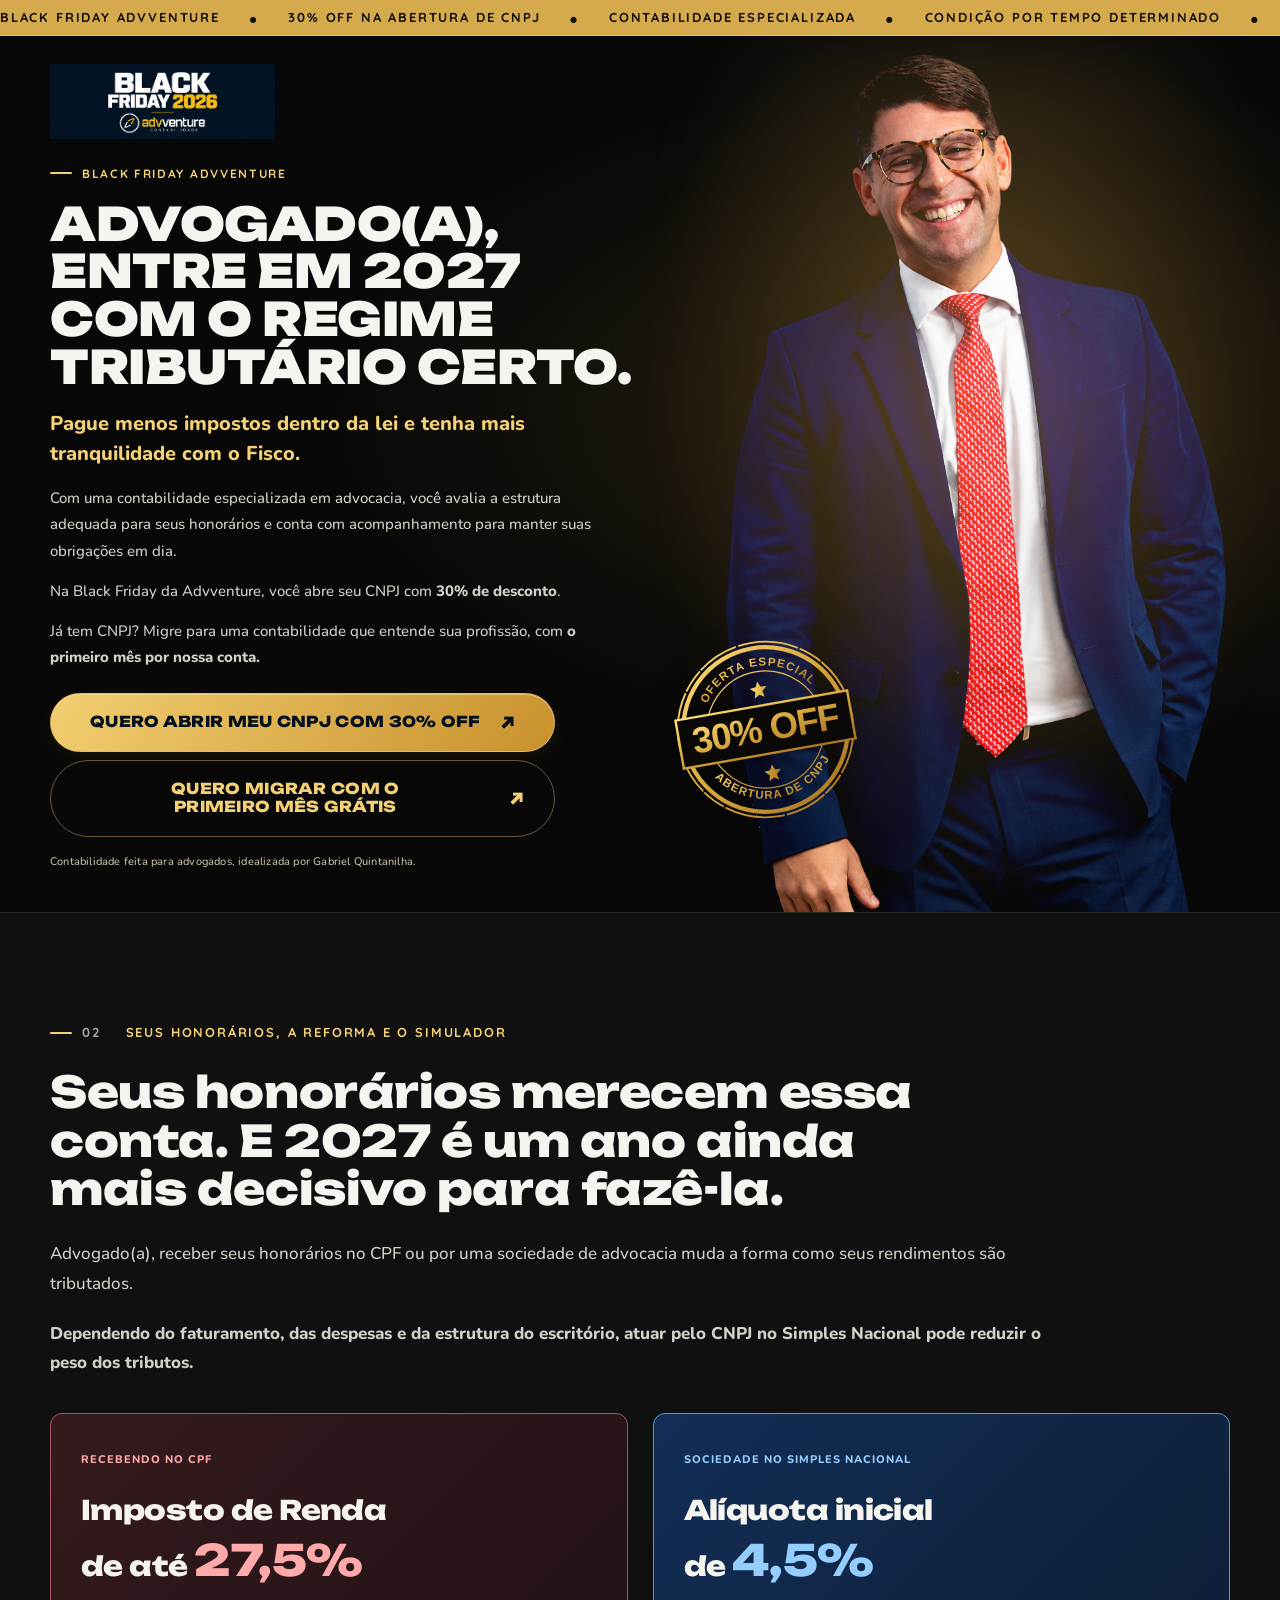
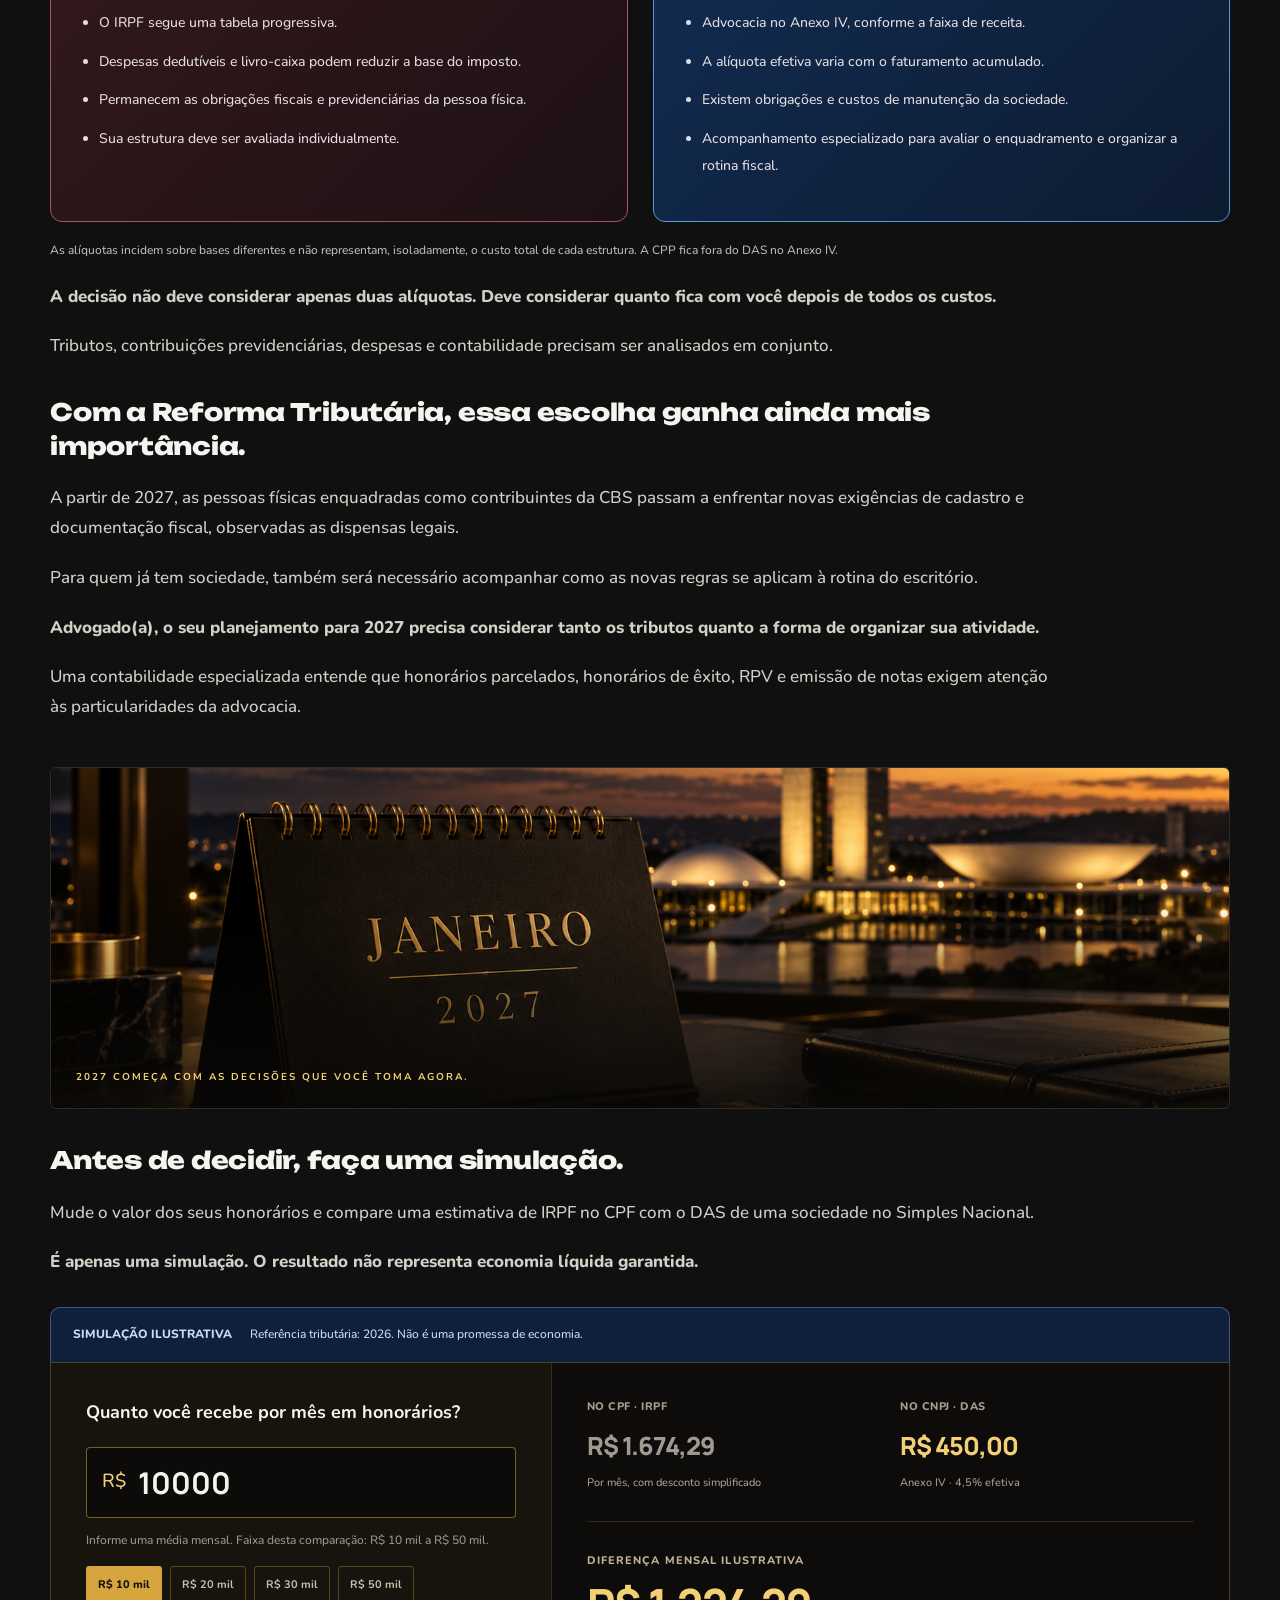
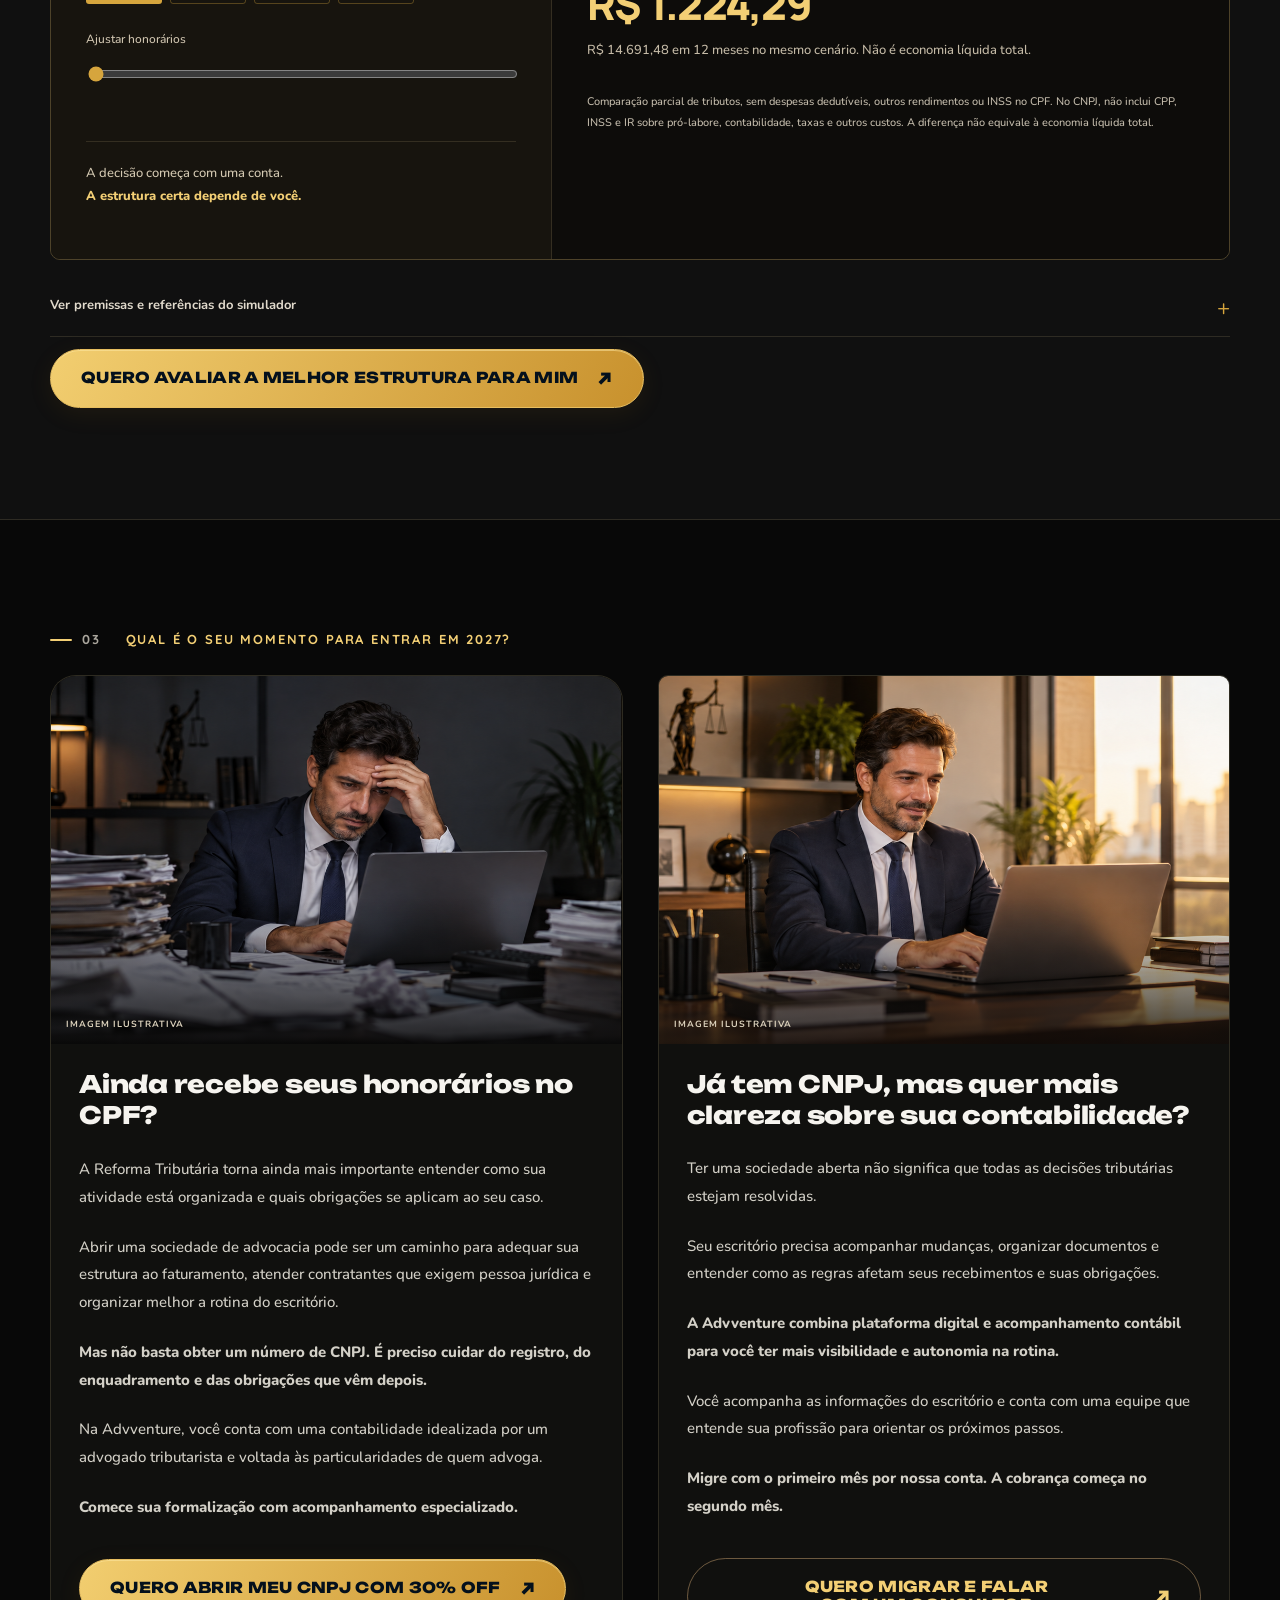
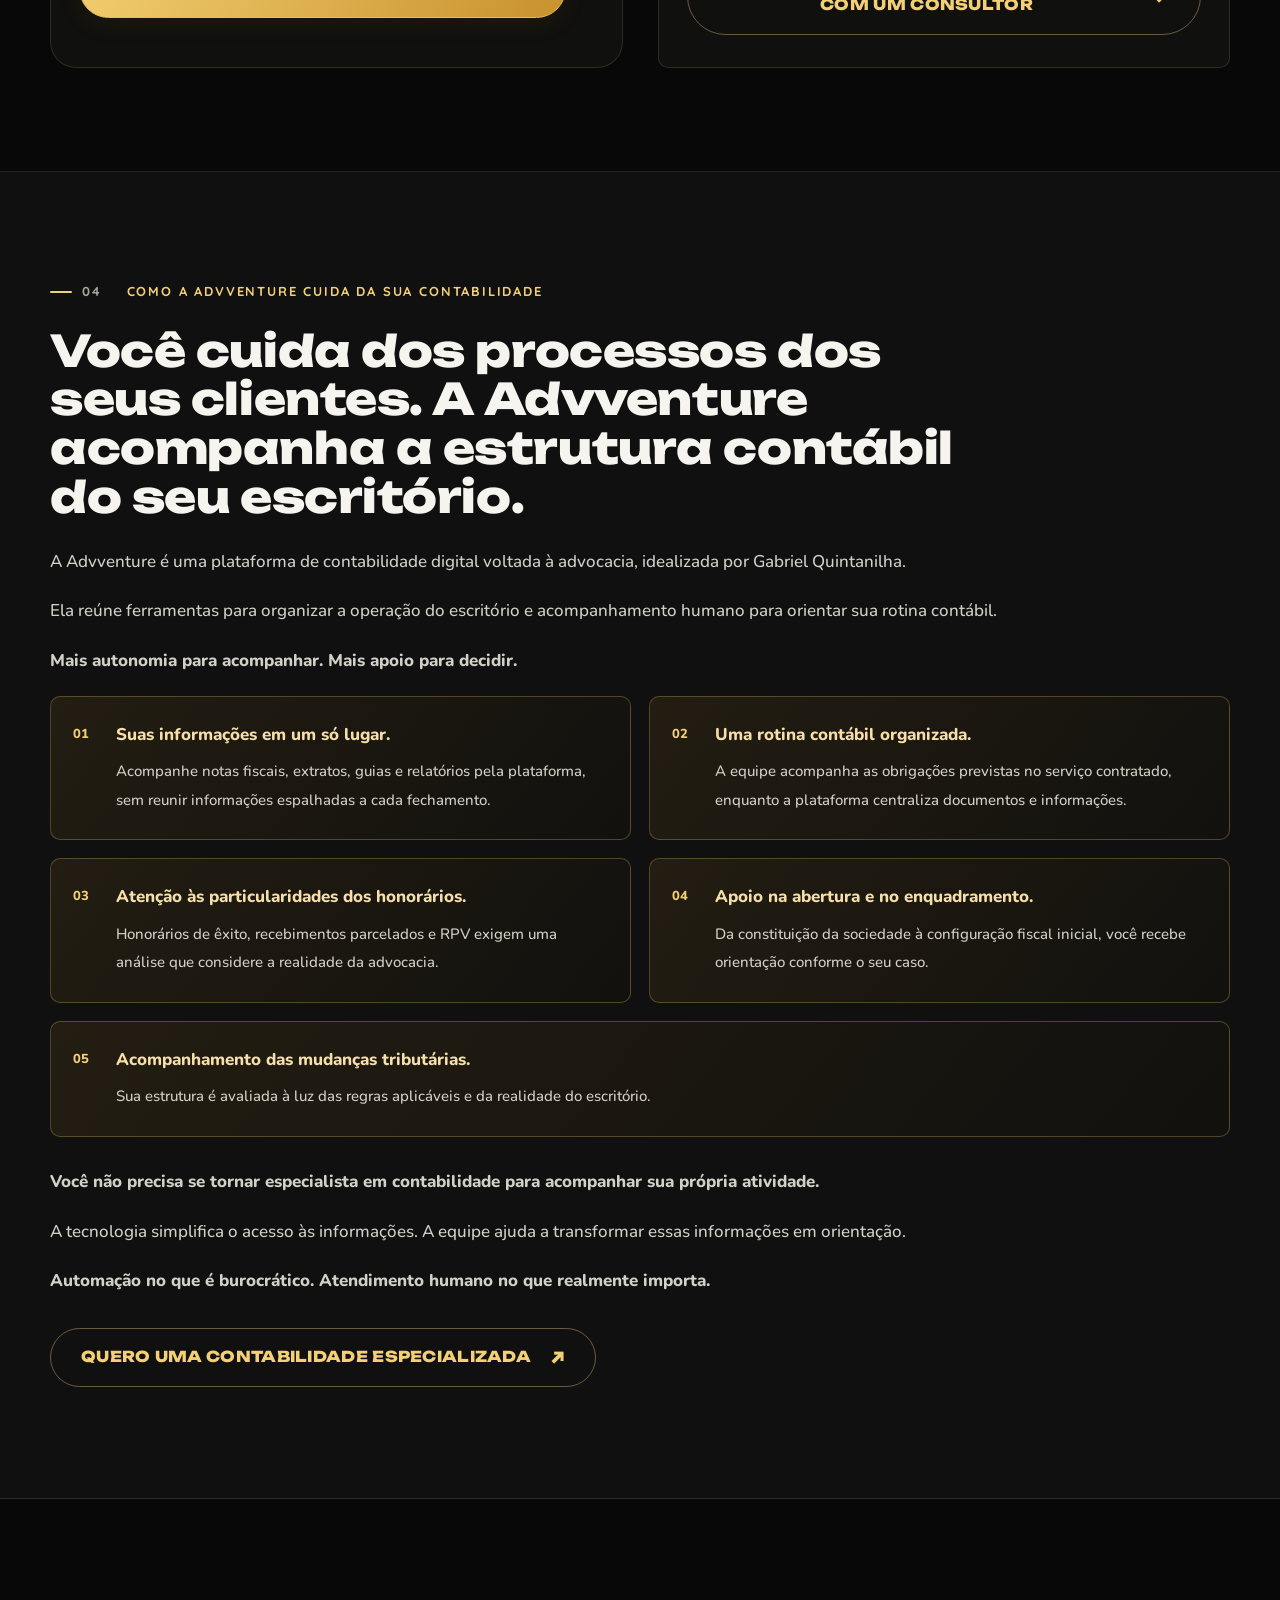
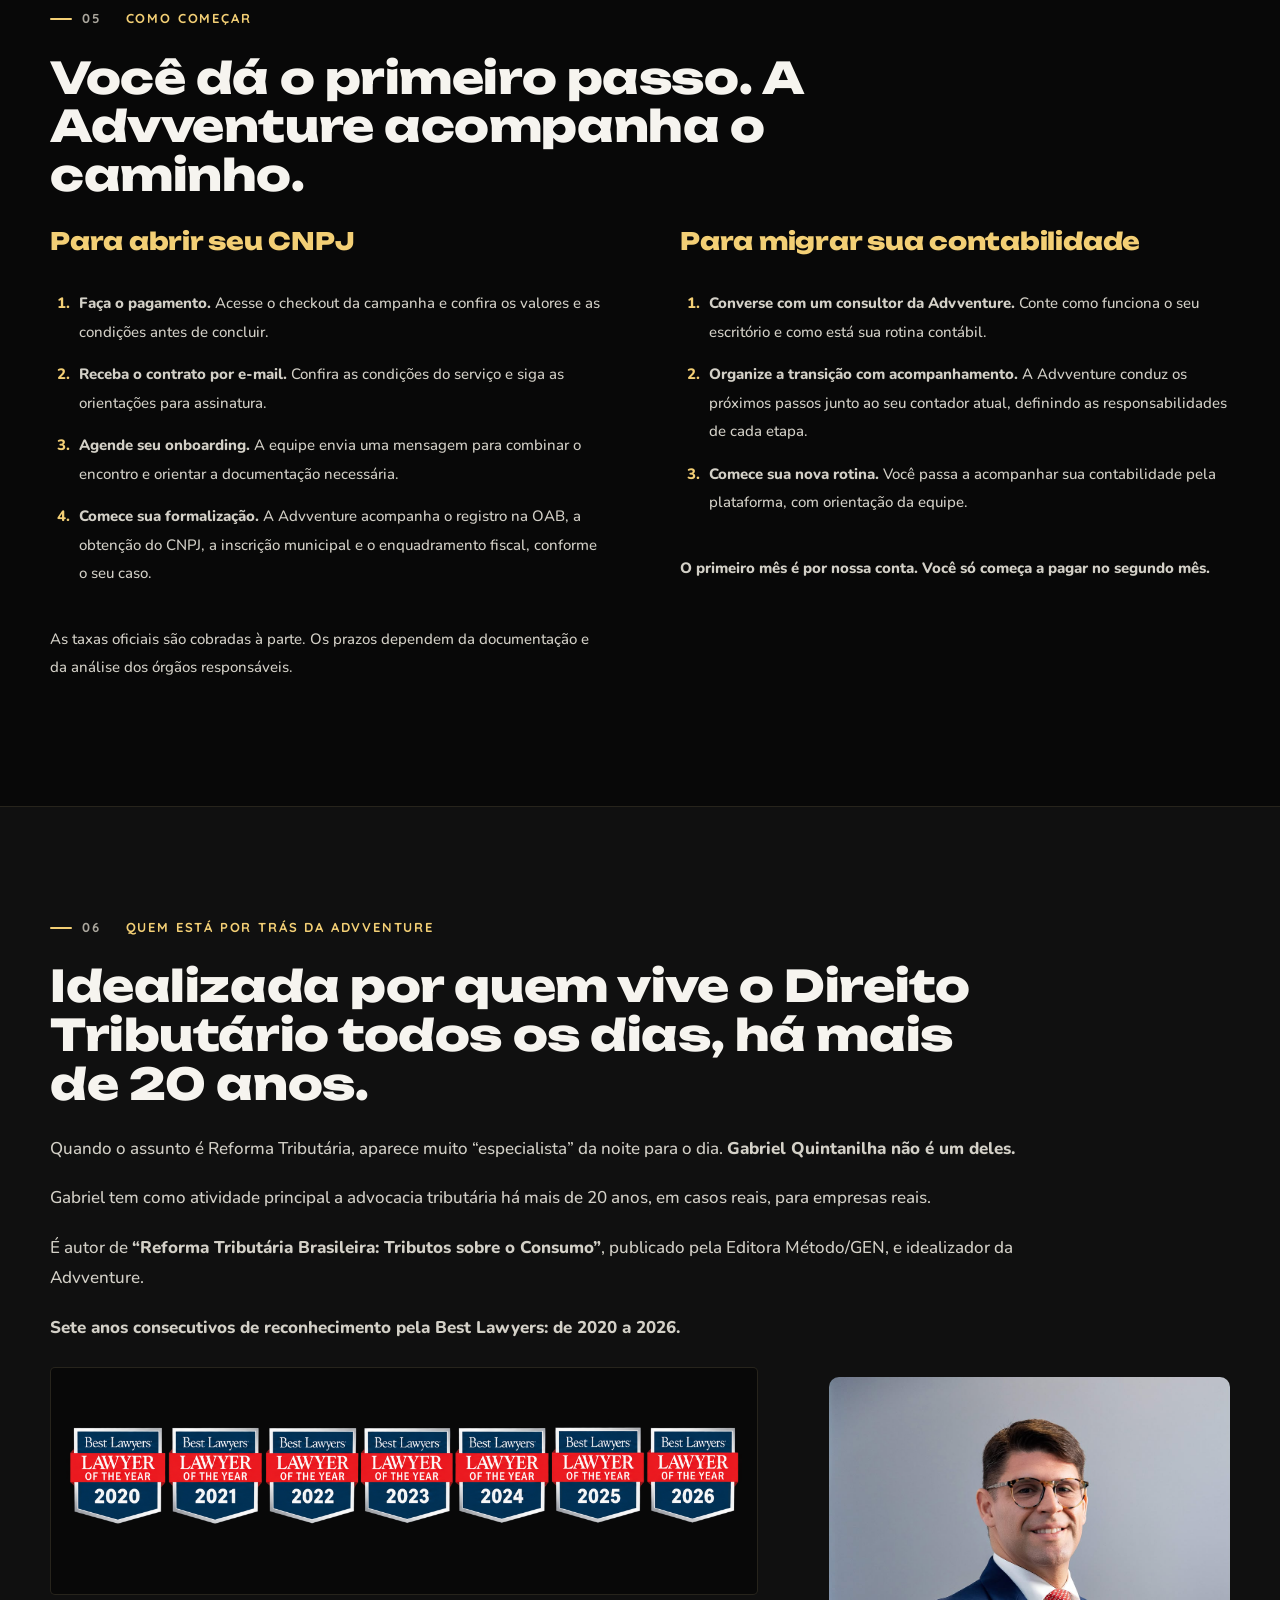
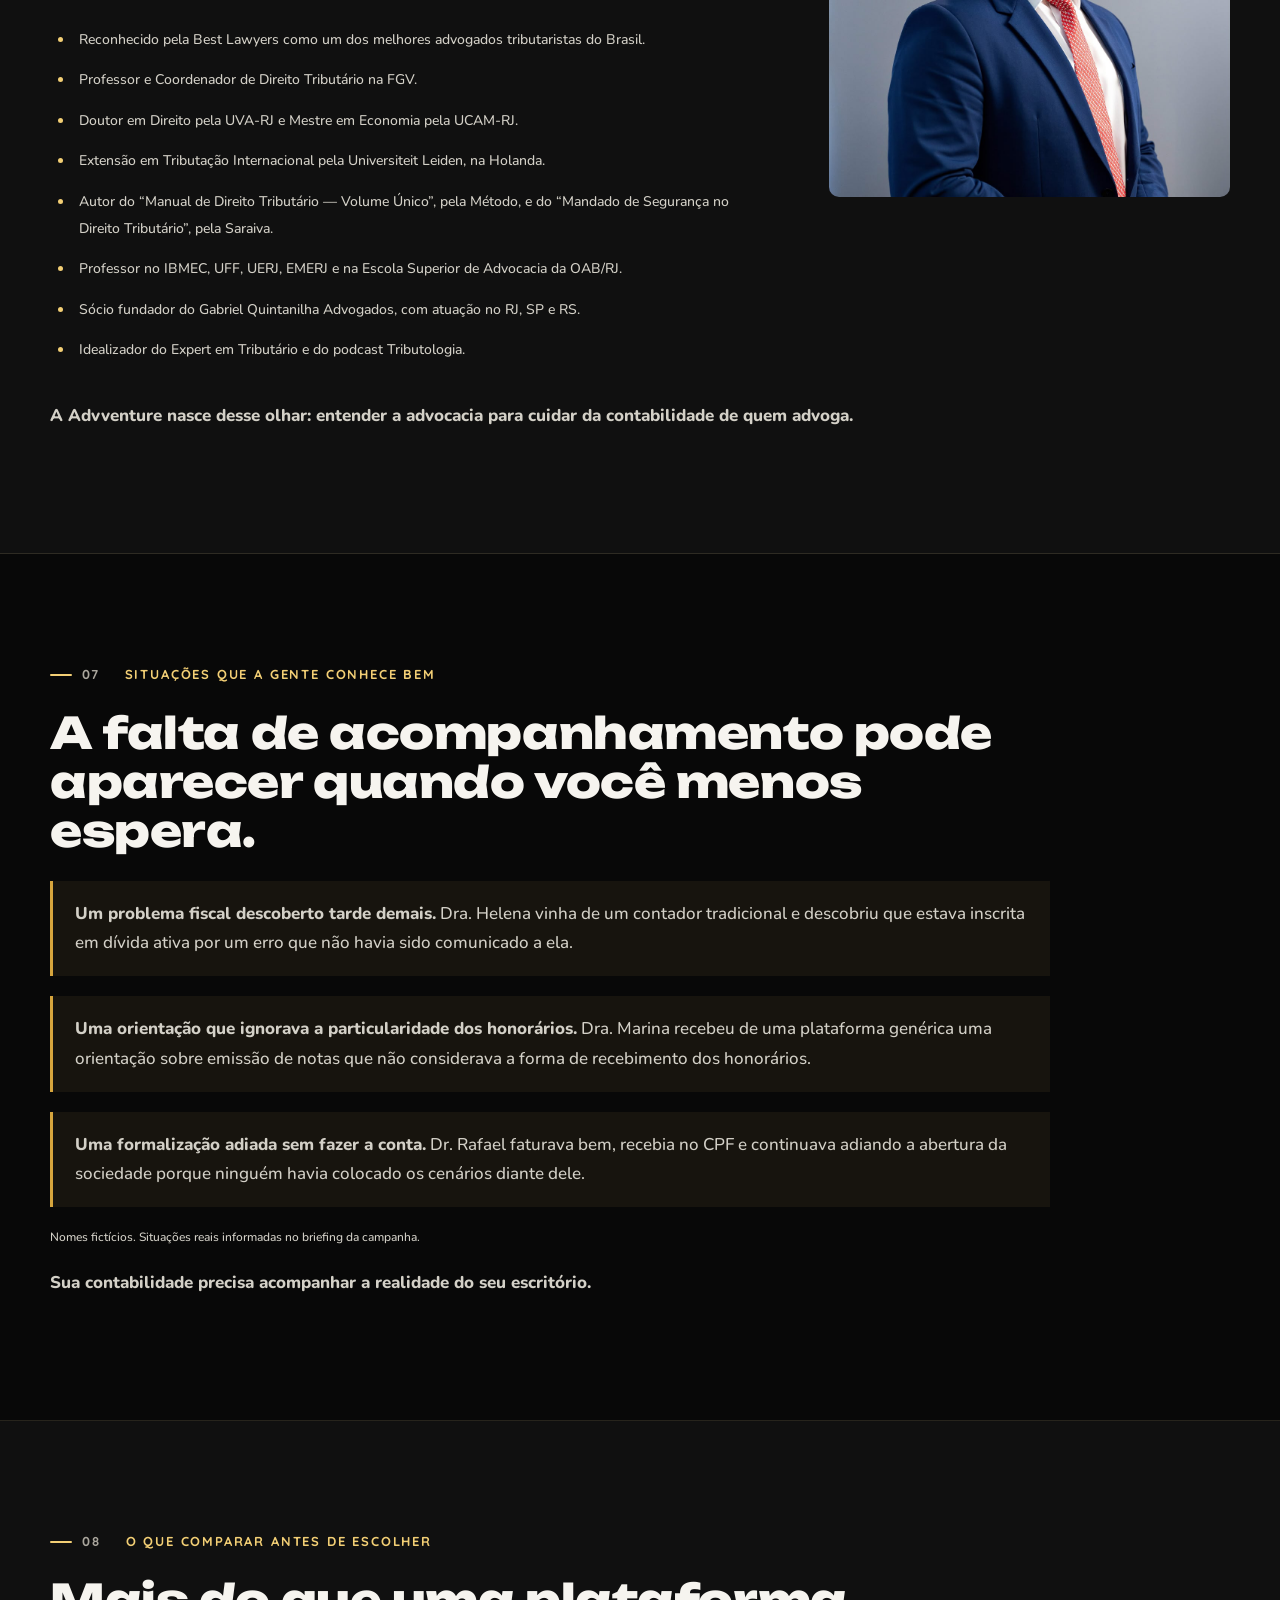
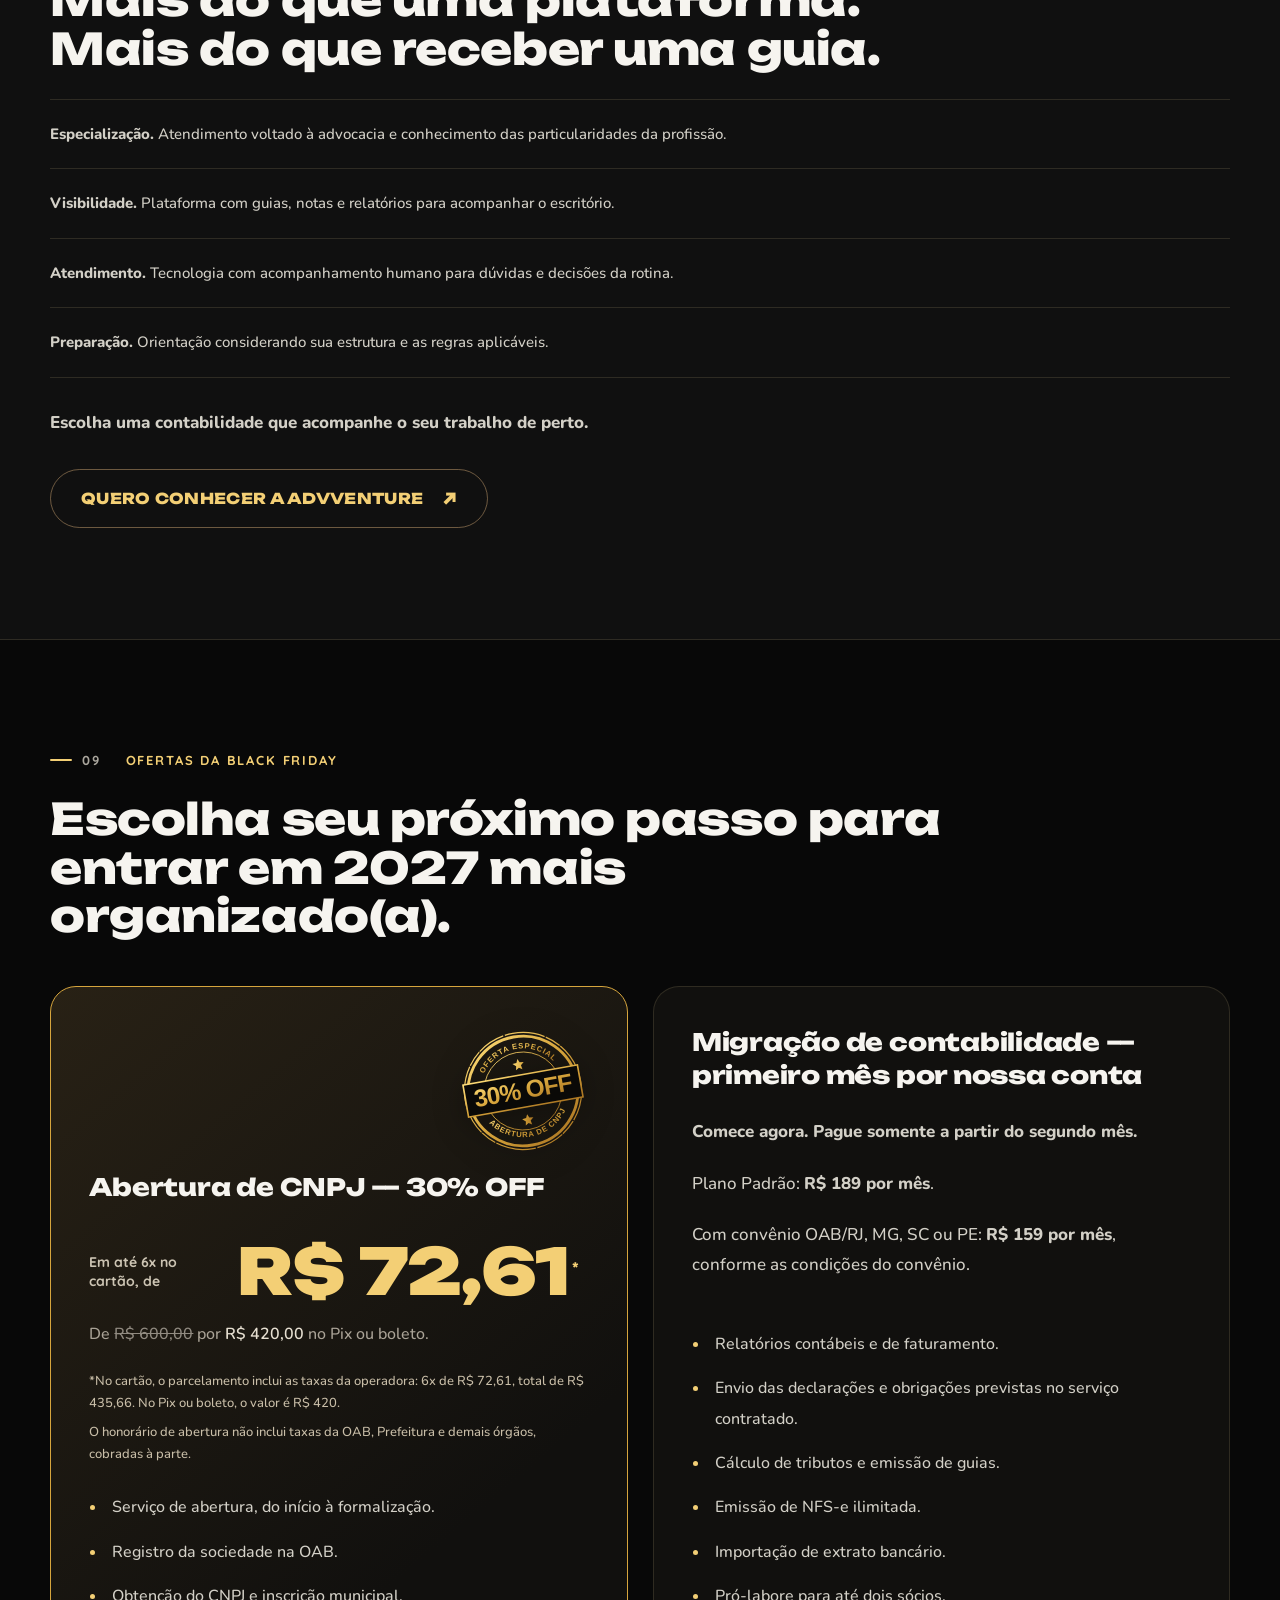
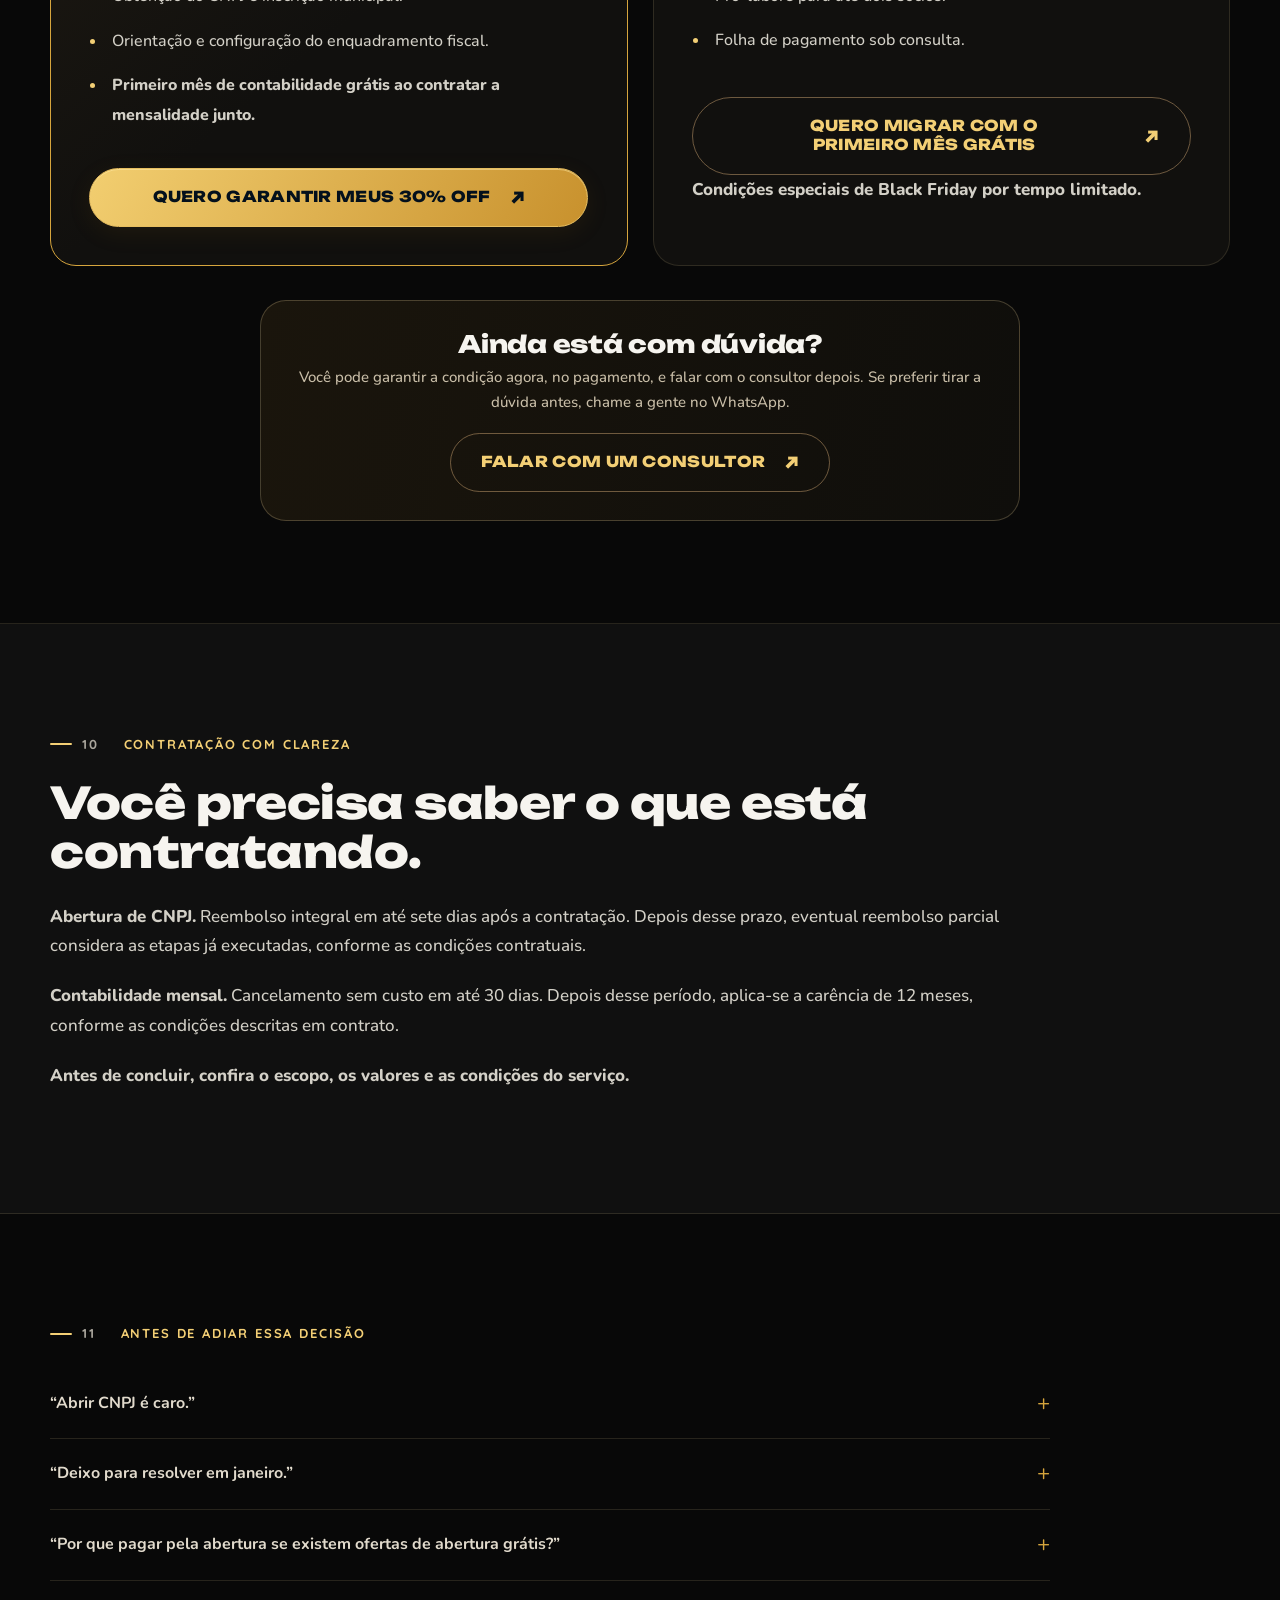
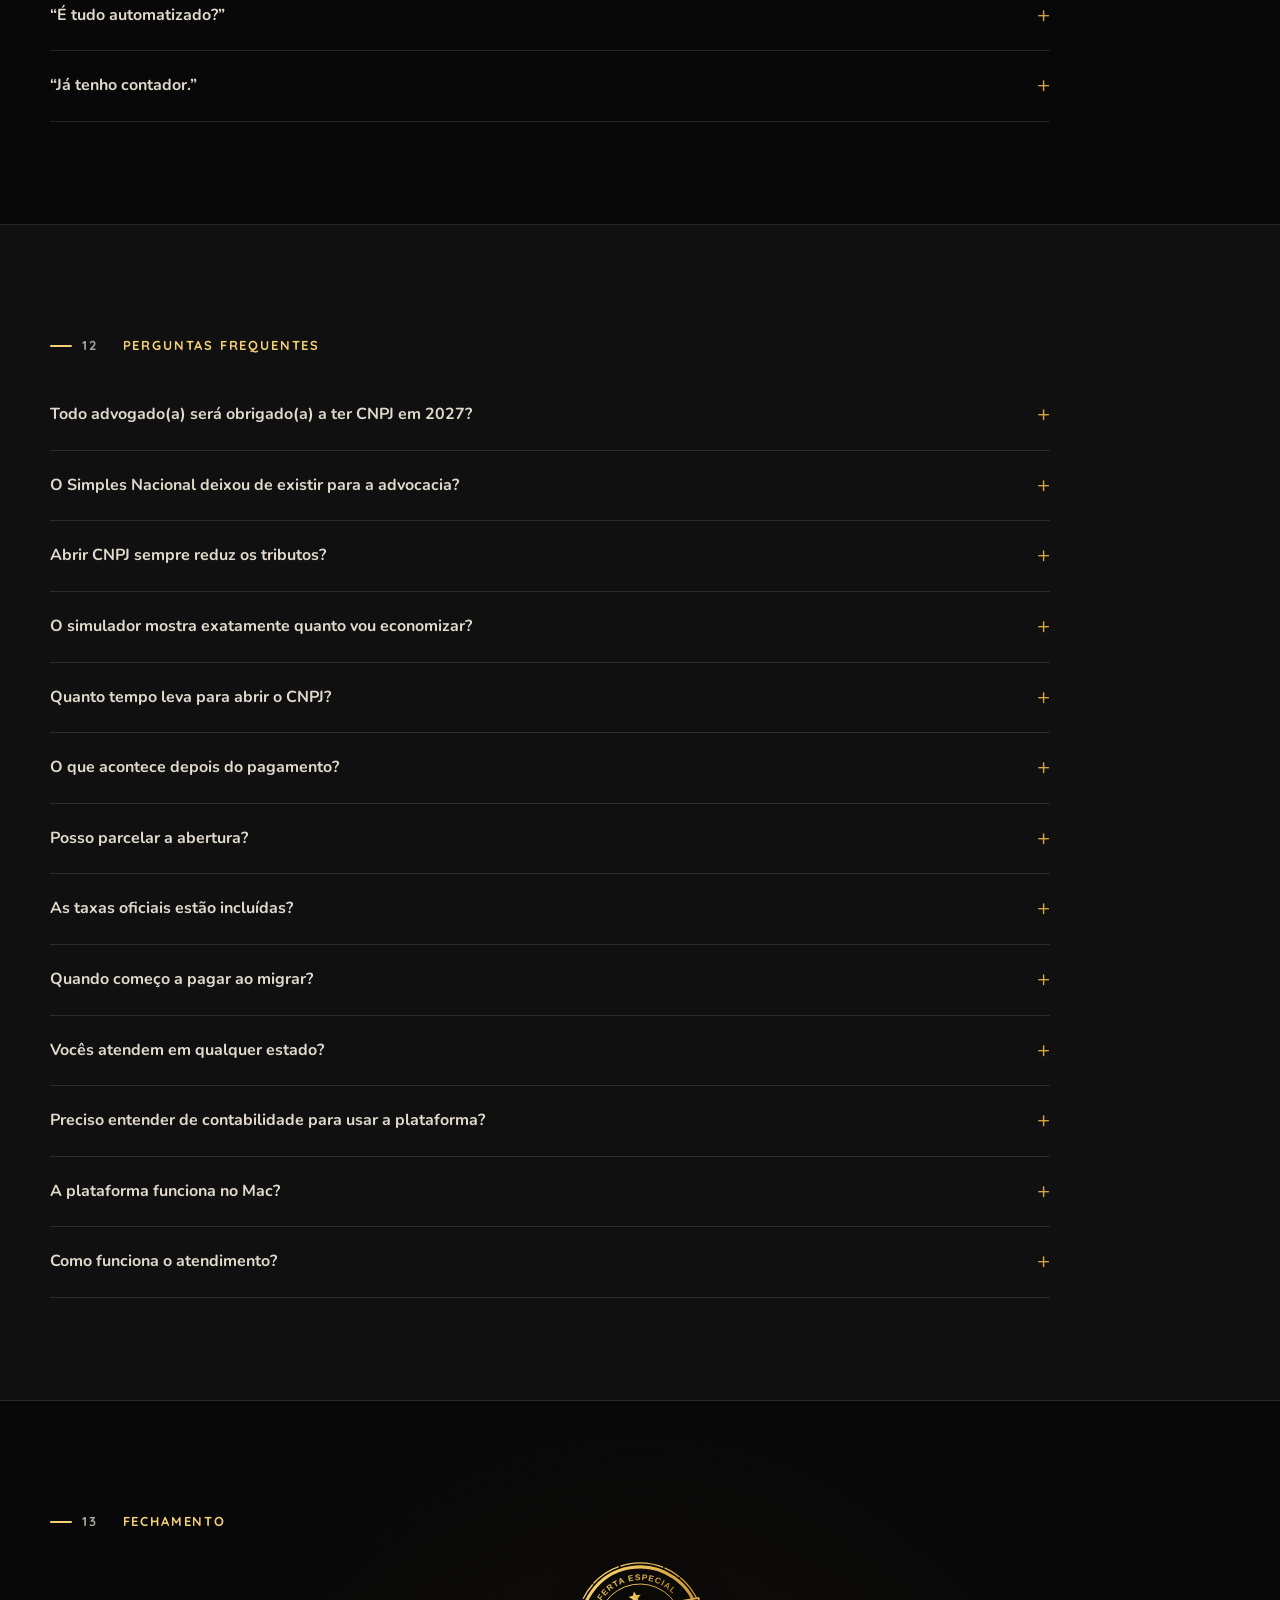
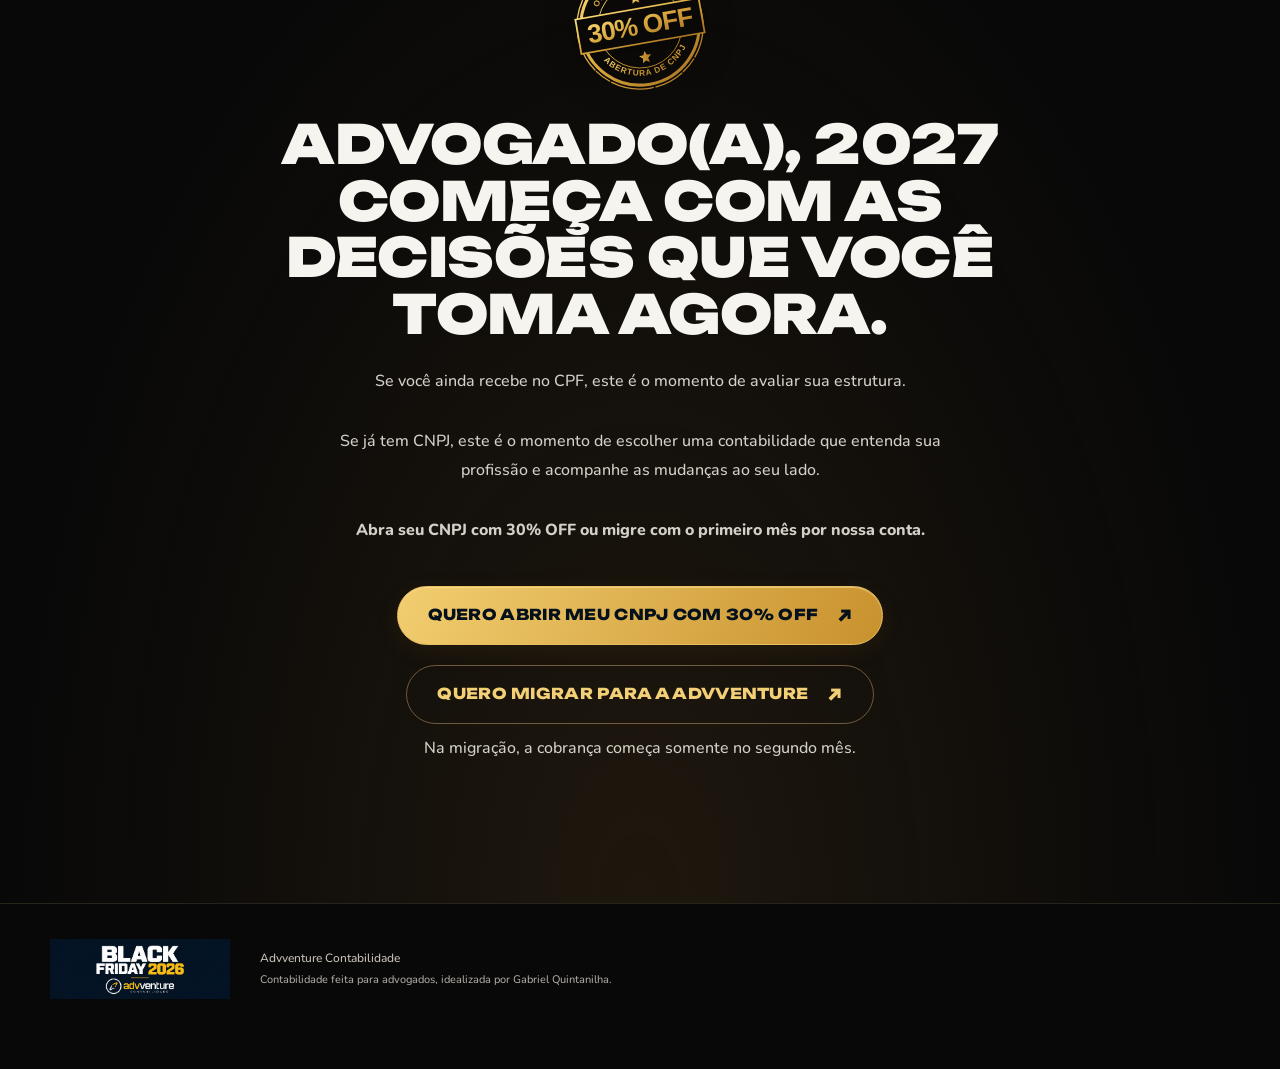
==== commit 48a26771: "Black Friday Advventure: identidade Pier, links Asaas, janela de pagamento e parcela de 6x R$ 72,61 " ====
--- a/black-friday-2026/index.html
+++ b/black-friday-2026/index.html
@@ -1 +1 @@
-<!doctype html><html lang="pt-BR"><head><meta charset="utf-8"><meta name="viewport" content="width=device-width,initial-scale=1"><meta name="robots" content="noindex,nofollow"><meta name="theme-color" content="#02040b"><meta name="description" content="Black Friday Advventure 2026. Abertura de CNPJ com 30% OFF ou migração com o primeiro mês de contabilidade grátis."><title>Black Friday 2026 | Advventure Contabilidade</title><link rel="preload" href="assets/fonts/anton.ttf" as="font" type="font/ttf" crossorigin><link rel="stylesheet" href="style.css"><link rel="stylesheet" href="final.css"><link rel="stylesheet" href="approved.css"></head><body><a class="skip" href="#conteudo">Pular para o conteúdo</a><header class="topbar"><div class="marquee" aria-label="Black Friday Advventure, 30% OFF na abertura de CNPJ, em até 6x"><div aria-hidden="true">BLACK FRIDAY ADVVENTURE <b>●</b> 30% OFF NA ABERTURA DE CNPJ <b>●</b> CONTABILIDADE ESPECIALIZADA <b>●</b> CONDIÇÃO POR TEMPO DETERMINADO <b>●</b> 2027 COMEÇA ANTES DE JANEIRO <b>●</b> BLACK FRIDAY ADVVENTURE <b>●</b> 30% OFF NA ABERTURA DE CNPJ <b>●</b> CONTABILIDADE ESPECIALIZADA <b>●</b> CONDIÇÃO POR TEMPO DETERMINADO <b>●</b> 2027 COMEÇA ANTES DE JANEIRO <b>●</b> </div></div></header><main id="conteudo"><section class="hero approved-hero"><div class="wrap hero-inner"><div class="hero-copy"><img class="campaign-logo" src="assets/logo-campanha.png" width="2172" height="724" alt="Black Friday 2026 Advventure Contabilidade"><p class="eyebrow hero-eyebrow">BLACK FRIDAY ADVVENTURE</p><h1>Advogado(a), entre em 2027 com o regime tributário certo.</h1><p><strong>Pague menos impostos dentro da lei e tenha mais tranquilidade com o Fisco.</strong></p><p>Com uma contabilidade especializada em advocacia, você avalia a estrutura adequada para seus honorários e conta com acompanhamento para manter suas obrigações em dia.</p><p>Na Black Friday da Advventure, você abre seu CNPJ com <strong>30% de desconto</strong>.</p><p>Já tem CNPJ? Migre para uma contabilidade que entende sua profissão, com <strong>o primeiro mês por nossa conta.</strong></p><button type="button" class="cta " data-action="opening">Quero abrir meu CNPJ com 30% OFF<span aria-hidden="true">↗</span></button><button type="button" class="cta outline" data-action="migration">Quero migrar com o primeiro mês grátis<span aria-hidden="true">↗</span></button><p class="hero-proof">Contabilidade feita para advogados, idealizada por Gabriel Quintanilha.</p></div><div class="hero-art"><div class="halo"></div><img class="gabriel-hero" src="assets/gabriel-sorriso-recortado.png" width="1024" height="1536" fetchpriority="high" alt="Gabriel Quintanilha sorrindo, com terno azul e gravata vermelha"><img class="stamp" src="assets/carimbo-30-off.svg" width="320" height="320" alt="30% OFF na abertura de CNPJ"></div></div></section><section class="section approved-section tonal" id="bloco-2"><div class="wrap"><p class="eyebrow"><span>02</span> SEUS HONORÁRIOS, A REFORMA E O SIMULADOR</p><div class="approved-body"><h2>Seus honorários merecem essa conta. E 2027 é um ano ainda mais decisivo para fazê-la.</h2><p>Advogado(a), receber seus honorários no CPF ou por uma sociedade de advocacia muda a forma como seus rendimentos são tributados.</p><p><strong>Dependendo do faturamento, das despesas e da estrutura do escritório, atuar pelo CNPJ no Simples Nacional pode reduzir o peso dos tributos.</strong></p><div class="tax-comparison"><article class="tax-person"><span class="comparison-tag">RECEBENDO NO CPF</span><h3>Imposto de Renda<br>de até <strong>27,5%</strong></h3><ul><li>O IRPF segue uma tabela progressiva.</li><li>Despesas dedutíveis e livro-caixa podem reduzir a base do imposto.</li><li>Permanecem as obrigações fiscais e previdenciárias da pessoa física.</li><li>Sua estrutura deve ser avaliada individualmente.</li></ul></article><article class="tax-company"><span class="comparison-tag">SOCIEDADE NO SIMPLES NACIONAL</span><h3>Alíquota inicial<br>de <strong>4,5%</strong></h3><ul><li>Advocacia no Anexo IV, conforme a faixa de receita.</li><li>A alíquota efetiva varia com o faturamento acumulado.</li><li>Existem obrigações e custos de manutenção da sociedade.</li><li>Acompanhamento especializado para avaliar o enquadramento e organizar a rotina fiscal.</li></ul></article></div><p class="comparison-note">As alíquotas incidem sobre bases diferentes e não representam, isoladamente, o custo total de cada estrutura. A CPP fica fora do DAS no Anexo IV.</p><p><strong>A decisão não deve considerar apenas duas alíquotas. Deve considerar quanto fica com você depois de todos os custos.</strong></p><p>Tributos, contribuições previdenciárias, despesas e contabilidade precisam ser analisados em conjunto.</p><h3>Com a Reforma Tributária, essa escolha ganha ainda mais importância.</h3><p>A partir de 2027, as pessoas físicas enquadradas como contribuintes da CBS passam a enfrentar novas exigências de cadastro e documentação fiscal, observadas as dispensas legais.</p><p>Para quem já tem sociedade, também será necessário acompanhar como as novas regras se aplicam à rotina do escritório.</p><p><strong>Advogado(a), o seu planejamento para 2027 precisa considerar tanto os tributos quanto a forma de organizar sua atividade.</strong></p><p>Uma contabilidade especializada entende que honorários parcelados, honorários de êxito, RPV e emissão de notas exigem atenção às particularidades da advocacia.</p><figure class="calendar-visual"><img src="assets/janeiro-2027.png" width="1672" height="941" loading="lazy" alt="Calendário de janeiro de 2027 e Congresso Nacional ao fundo"><figcaption>2027 COMEÇA COM AS DECISÕES QUE VOCÊ TOMA AGORA.</figcaption></figure><h3>Antes de decidir, faça uma simulação.</h3><p>Mude o valor dos seus honorários e compare uma estimativa de IRPF no CPF com o DAS de uma sociedade no Simples Nacional.</p><p><strong>É apenas uma simulação. O resultado não representa economia líquida garantida.</strong></p><div class="simulation-notice"><strong>SIMULAÇÃO ILUSTRATIVA</strong><span>Referência tributária: 2026. Não é uma promessa de economia.</span></div><div class="calculator"><div class="calculator-input"><label for="revenue">Quanto você recebe por mês em honorários?</label><div class="money-field"><span>R$</span><input id="revenue" type="number" inputmode="decimal" min="10000" max="50000" step="0.01" value="10000" aria-describedby="revenue-help revenue-error"></div><p id="revenue-help">Informe uma média mensal. Faixa desta comparação: R$ 10 mil a R$ 50 mil.</p><div class="amount-options"><button type="button" data-amount="10000" aria-pressed="true">R$ 10 mil</button><button type="button" data-amount="20000">R$ 20 mil</button><button type="button" data-amount="30000">R$ 30 mil</button><button type="button" data-amount="50000">R$ 50 mil</button></div><label class="range-label" for="revenue-range">Ajustar honorários</label><input id="revenue-range" type="range" min="10000" max="50000" step="500" value="10000" aria-label="Ajustar honorários mensais"><p id="revenue-error" role="alert"></p><p class="calc-context">A decisão começa com uma conta.<br><strong>A estrutura certa depende de você.</strong></p></div><div class="calculator-results" id="calc-results"><div class="result-columns"><div class="cpf"><span>NO CPF · IRPF</span><strong id="ir-result">R$ 1.674,29</strong><small>Por mês, com desconto simplificado</small></div><div class="cnpj"><span>NO CNPJ · DAS</span><strong id="das-result">R$ 450,00</strong><small id="effective-rate">Anexo IV · 4,5% efetiva</small></div></div><div class="calculated-difference" aria-live="polite"><span id="difference-label">DIFERENÇA MENSAL ILUSTRATIVA</span><strong id="difference-result">R$ 1.224,29</strong><p id="annual-result">R$ 14.691,48 em 12 meses no mesmo cenário.</p></div><p class="note">Comparação parcial de tributos, sem despesas dedutíveis, outros rendimentos ou INSS no CPF. No CNPJ, não inclui CPP, INSS e IR sobre pró-labore, contabilidade, taxas e outros custos. A diferença não equivale à economia líquida total.</p></div></div><details class="calculation-method"><summary>Ver premissas e referências do simulador</summary><p>Referência: tabela mensal do IRPF de 2026, com desconto simplificado de R$ 607,20 e redução mensal aplicável. DAS calculado pelo Anexo IV, com receita constante e receita de referência igual a 12 vezes os honorários mensais. Não projeta automaticamente regras futuras de 2027. Renda anual total acima de R$ 600 mil, lucros distribuídos acima de R$ 50 mil no mês e casos específicos exigem análise individual.</p><p><a href="https://www.gov.br/receitafederal/pt-br/assuntos/meu-imposto-de-renda/tabelas/2026" target="_blank" rel="noopener">Receita Federal · IRPF 2026</a> · <a href="https://www.planalto.gov.br/ccivil_03/leis/lcp/lcp123.htm" target="_blank" rel="noopener">LC 123/2006 · Anexo IV</a></p></details><button type="button" class="cta " data-action="opening">Quero avaliar a melhor estrutura para mim<span aria-hidden="true">↗</span></button></div></div></section><section class="section approved-section " id="bloco-3"><div class="wrap"><p class="eyebrow"><span>03</span> QUAL É O SEU MOMENTO PARA ENTRAR EM 2027?</p><div class="approved-body"><div class="paths"><article><figure class="lawyer-crop before"><img src="assets/advogado-comparativo.png" width="2172" height="724" loading="lazy" alt="Profissional com documentos acumulados, imagem ilustrativa"><figcaption>IMAGEM ILUSTRATIVA</figcaption></figure><h2>Ainda recebe seus honorários no CPF?</h2><p>A Reforma Tributária torna ainda mais importante entender como sua atividade está organizada e quais obrigações se aplicam ao seu caso.</p><p>Abrir uma sociedade de advocacia pode ser um caminho para adequar sua estrutura ao faturamento, atender contratantes que exigem pessoa jurídica e organizar melhor a rotina do escritório.</p><p><strong>Mas não basta obter um número de CNPJ. É preciso cuidar do registro, do enquadramento e das obrigações que vêm depois.</strong></p><p>Na Advventure, você conta com uma contabilidade idealizada por um advogado tributarista e voltada às particularidades de quem advoga.</p><p><strong>Comece sua formalização com acompanhamento especializado.</strong></p><button type="button" class="cta " data-action="opening">Quero abrir meu CNPJ com 30% OFF<span aria-hidden="true">↗</span></button></article><article><figure class="lawyer-crop after"><img src="assets/advogado-comparativo.png" width="2172" height="724" loading="lazy" alt="Profissional com rotina organizada, imagem ilustrativa"><figcaption>IMAGEM ILUSTRATIVA</figcaption></figure><h3>Já tem CNPJ, mas quer mais clareza sobre sua contabilidade?</h3><p>Ter uma sociedade aberta não significa que todas as decisões tributárias estejam resolvidas.</p><p>Seu escritório precisa acompanhar mudanças, organizar documentos e entender como as regras afetam seus recebimentos e suas obrigações.</p><p><strong>A Advventure combina plataforma digital e acompanhamento contábil para você ter mais visibilidade e autonomia na rotina.</strong></p><p>Você acompanha as informações do escritório e conta com uma equipe que entende sua profissão para orientar os próximos passos.</p><p><strong>Migre com o primeiro mês por nossa conta. A cobrança começa no segundo mês.</strong></p><button type="button" class="cta outline" data-action="migration">Quero migrar e falar com um consultor<span aria-hidden="true">↗</span></button></article></div></div></div></section><section class="section approved-section tonal" id="bloco-4"><div class="wrap"><p class="eyebrow"><span>04</span> COMO A ADVVENTURE CUIDA DA SUA CONTABILIDADE</p><div class="approved-body"><h2>Você cuida dos processos dos seus clientes. A Advventure acompanha a estrutura contábil do seu escritório.</h2><p>A Advventure é uma plataforma de contabilidade digital voltada à advocacia, idealizada por Gabriel Quintanilha.</p><p>Ela reúne ferramentas para organizar a operação do escritório e acompanhamento humano para orientar sua rotina contábil.</p><p><strong>Mais autonomia para acompanhar. Mais apoio para decidir.</strong></p><ul class="approved-list"><li><strong>Suas informações em um só lugar.</strong> Acompanhe notas fiscais, extratos, guias e relatórios pela plataforma, sem reunir informações espalhadas a cada fechamento.</li><li><strong>Uma rotina contábil organizada.</strong> A equipe acompanha as obrigações previstas no serviço contratado, enquanto a plataforma centraliza documentos e informações.</li><li><strong>Atenção às particularidades dos honorários.</strong> Honorários de êxito, recebimentos parcelados e RPV exigem uma análise que considere a realidade da advocacia.</li><li><strong>Apoio na abertura e no enquadramento.</strong> Da constituição da sociedade à configuração fiscal inicial, você recebe orientação conforme o seu caso.</li><li><strong>Acompanhamento das mudanças tributárias.</strong> Sua estrutura é avaliada à luz das regras aplicáveis e da realidade do escritório.</li></ul><p><strong>Você não precisa se tornar especialista em contabilidade para acompanhar sua própria atividade.</strong></p><p>A tecnologia simplifica o acesso às informações. A equipe ajuda a transformar essas informações em orientação.</p><p><strong>Automação no que é burocrático. Atendimento humano no que realmente importa.</strong></p><button type="button" class="cta outline" data-action="consultant">Quero uma contabilidade especializada<span aria-hidden="true">↗</span></button></div></div></section><section class="section approved-section " id="bloco-5"><div class="wrap"><p class="eyebrow"><span>05</span> COMO COMEÇAR</p><div class="approved-body"><h2>Você dá o primeiro passo. A Advventure acompanha o caminho.</h2><div class="process-grid"><div><h3>Para abrir seu CNPJ</h3><ol class="approved-list"><li><strong>Faça o pagamento.</strong> Acesse o checkout da campanha e confira os valores e as condições antes de concluir.</li><li><strong>Receba o contrato por e-mail.</strong> Confira as condições do serviço e siga as orientações para assinatura.</li><li><strong>Agende seu onboarding.</strong> A equipe envia uma mensagem para combinar o encontro e orientar a documentação necessária.</li><li><strong>Comece sua formalização.</strong> A Advventure acompanha o registro na OAB, a obtenção do CNPJ, a inscrição municipal e o enquadramento fiscal, conforme o seu caso.</li></ol><p>As taxas oficiais são cobradas à parte. Os prazos dependem da documentação e da análise dos órgãos responsáveis.</p></div><div><h3>Para migrar sua contabilidade</h3><ol class="approved-list"><li><strong>Converse com um consultor da Advventure.</strong> Conte como funciona o seu escritório e como está sua rotina contábil.</li><li><strong>Organize a transição com acompanhamento.</strong> A Advventure conduz os próximos passos junto ao seu contador atual, definindo as responsabilidades de cada etapa.</li><li><strong>Comece sua nova rotina.</strong> Você passa a acompanhar sua contabilidade pela plataforma, com orientação da equipe.</li></ol><p><strong>O primeiro mês é por nossa conta. Você só começa a pagar no segundo mês.</strong></p></div></div></div></div></section><section class="section approved-section tonal" id="bloco-6"><div class="wrap"><p class="eyebrow"><span>06</span> QUEM ESTÁ POR TRÁS DA ADVVENTURE</p><div class="approved-body"><h2>Idealizada por quem vive o Direito Tributário todos os dias, há mais de 20 anos.</h2><p>Quando o assunto é Reforma Tributária, aparece muito “especialista” da noite para o dia. <strong>Gabriel Quintanilha não é um deles.</strong></p><p>Gabriel tem como atividade principal a advocacia tributária há mais de 20 anos, em casos reais, para empresas reais.</p><p>É autor de <strong>“Reforma Tributária Brasileira: Tributos sobre o Consumo”</strong>, publicado pela Editora Método/GEN, e idealizador da Advventure.</p><p><strong>Sete anos consecutivos de reconhecimento pela Best Lawyers: de 2020 a 2026.</strong></p><figure class="approved-bio-photo"><img src="assets/gabriel-serio.jpeg" width="1066" height="1600" loading="lazy" alt="Gabriel Quintanilha, idealizador da Advventure"></figure><div class="awards" role="region" tabindex="0" aria-label="Reconhecimento Best Lawyers de 2020 a 2026"><img src="assets/best-lawyers-2020-2026.png" width="2172" height="724" loading="lazy" alt="Sete selos Best Lawyers, de 2020 a 2026"></div><ul class="approved-list"><li>Reconhecido pela Best Lawyers como um dos melhores advogados tributaristas do Brasil.</li><li>Professor e Coordenador de Direito Tributário na FGV.</li><li>Doutor em Direito pela UVA-RJ e Mestre em Economia pela UCAM-RJ.</li><li>Extensão em Tributação Internacional pela Universiteit Leiden, na Holanda.</li><li>Autor do “Manual de Direito Tributário — Volume Único”, pela Método, e do “Mandado de Segurança no Direito Tributário”, pela Saraiva.</li><li>Professor no IBMEC, UFF, UERJ, EMERJ e na Escola Superior de Advocacia da OAB/RJ.</li><li>Sócio fundador do Gabriel Quintanilha Advogados, com atuação no RJ, SP e RS.</li><li>Idealizador do Expert em Tributário e do podcast Tributologia.</li></ul><p><strong>A Advventure nasce desse olhar: entender a advocacia para cuidar da contabilidade de quem advoga.</strong></p></div></div></section><section class="section approved-section " id="bloco-7"><div class="wrap"><p class="eyebrow"><span>07</span> SITUAÇÕES QUE A GENTE CONHECE BEM</p><div class="approved-body"><h2>A falta de acompanhamento pode aparecer quando você menos espera.</h2><p><strong>Um problema fiscal descoberto tarde demais.</strong> Dra. Helena vinha de um contador tradicional e descobriu que estava inscrita em dívida ativa por um erro que não havia sido comunicado a ela.</p><p><strong>Uma orientação que ignorava a particularidade dos honorários.</strong> Dra. Marina recebeu de uma plataforma genérica uma orientação sobre emissão de notas que não considerava a forma de recebimento dos honorários.</p><p><strong>Uma formalização adiada sem fazer a conta.</strong> Dr. Rafael faturava bem, recebia no CPF e continuava adiando a abertura da sociedade porque ninguém havia colocado os cenários diante dele.</p><p>Nomes fictícios. Situações reais informadas no briefing da campanha.</p><p><strong>Sua contabilidade precisa acompanhar a realidade do seu escritório.</strong></p></div></div></section><section class="section approved-section tonal" id="bloco-8"><div class="wrap"><p class="eyebrow"><span>08</span> O QUE COMPARAR ANTES DE ESCOLHER</p><div class="approved-body"><h2>Mais do que uma plataforma. Mais do que receber uma guia.</h2><ul class="approved-list"><li><strong>Especialização.</strong> Atendimento voltado à advocacia e conhecimento das particularidades da profissão.</li><li><strong>Visibilidade.</strong> Plataforma com guias, notas e relatórios para acompanhar o escritório.</li><li><strong>Atendimento.</strong> Tecnologia com acompanhamento humano para dúvidas e decisões da rotina.</li><li><strong>Preparação.</strong> Orientação considerando sua estrutura e as regras aplicáveis.</li></ul><p><strong>Escolha uma contabilidade que acompanhe o seu trabalho de perto.</strong></p><button type="button" class="cta outline" data-action="consultant">Quero conhecer a Advventure<span aria-hidden="true">↗</span></button></div></div></section><section class="section approved-section " id="bloco-9"><div class="wrap"><p class="eyebrow"><span>09</span> OFERTAS DA BLACK FRIDAY</p><div class="approved-body"><h2>Escolha seu próximo passo para entrar em 2027 mais organizado(a).</h2><div class="offers" id="ofertas"><article class="offer primary"><img class="stamp" src="assets/carimbo-30-off.svg" width="320" height="320" alt="30% OFF na abertura de CNPJ"><h3>Abertura de CNPJ — 30% OFF</h3><div class="installment-price"><span>Em até <b data-installments>6x</b> de</span><strong data-installment>R$ 70<sup>*</sup></strong></div><p class="cash-price">De <s data-original>R$ 600</s> por <b data-total>R$ 420</b> no Pix ou boleto.</p><p class="payment-note">*R$ 70 é uma referência provisória. O parcelamento no cartão tem juros. O valor definitivo das parcelas e o total financiado serão apresentados no checkout, conforme a opção escolhida.</p><p class="payment-note">O honorário de abertura não inclui taxas da OAB, Prefeitura e demais órgãos, cobradas à parte.</p><ul class="approved-list"><li>Serviço de abertura, do início à formalização.</li><li>Registro da sociedade na OAB.</li><li>Obtenção do CNPJ e inscrição municipal.</li><li>Orientação e configuração do enquadramento fiscal.</li><li><strong>Primeiro mês de contabilidade grátis ao contratar a mensalidade junto.</strong></li></ul><button type="button" class="cta " data-action="opening">Quero garantir meus 30% OFF<span aria-hidden="true">↗</span></button></article><article class="offer"><h3>Migração de contabilidade — primeiro mês por nossa conta</h3><p><strong>Comece agora. Pague somente a partir do segundo mês.</strong></p><p>Plano Padrão: <strong>R$ 189 por mês</strong>.</p><p>Com convênio OAB/RJ, MG, SC ou PE: <strong>R$ 159 por mês</strong>, conforme as condições do convênio.</p><ul class="approved-list"><li>Relatórios contábeis e de faturamento.</li><li>Envio das declarações e obrigações previstas no serviço contratado.</li><li>Cálculo de tributos e emissão de guias.</li><li>Emissão de NFS-e ilimitada.</li><li>Importação de extrato bancário.</li><li>Pró-labore para até dois sócios.</li><li>Folha de pagamento sob consulta.</li></ul><button type="button" class="cta outline" data-action="migration">Quero migrar com o primeiro mês grátis<span aria-hidden="true">↗</span></button><p><strong>Condições especiais de Black Friday por tempo limitado.</strong></p></article></div></div></div></section><section class="section approved-section tonal" id="bloco-10"><div class="wrap"><p class="eyebrow"><span>10</span> CONTRATAÇÃO COM CLAREZA</p><div class="approved-body"><h2>Você precisa saber o que está contratando.</h2><p><strong>Abertura de CNPJ.</strong> Reembolso integral em até sete dias após a contratação. Depois desse prazo, eventual reembolso parcial considera as etapas já executadas, conforme as condições contratuais.</p><p><strong>Contabilidade mensal.</strong> Cancelamento sem custo em até 30 dias. Depois desse período, aplica-se a carência de 12 meses, conforme as condições descritas em contrato.</p><p><strong>Antes de concluir, confira o escopo, os valores e as condições do serviço.</strong></p></div></div></section><section class="section approved-section " id="bloco-11"><div class="wrap"><p class="eyebrow"><span>11</span> ANTES DE ADIAR ESSA DECISÃO</p><div class="approved-body"><details><summary>“Abrir CNPJ é caro.”</summary><p>É burocrático, mas não precisa ser caro. Na Black Friday, você tem 30% de desconto nos honorários de abertura. Confira os valores e as condições na oferta.</p></details><details><summary>“Deixo para resolver em janeiro.”</summary><p>A abertura depende de documentos e da análise de diferentes órgãos. Começar antes permite organizar as etapas com mais antecedência.</p></details><details><summary>“Por que pagar pela abertura se existem ofertas de abertura grátis?”</summary><p>Compare o conjunto da contratação: escopo da abertura, mensalidade, permanência mínima, taxas e condições de cancelamento. Entenda o custo e as obrigações de cada proposta.</p></details><details><summary>“É tudo automatizado?”</summary><p>A plataforma organiza a parte operacional. O acompanhamento contábil e a orientação da equipe continuam fazendo parte do serviço.</p></details><details><summary>“Já tenho contador.”</summary><p>A questão é saber se você recebe o acompanhamento de que precisa e se as particularidades da sua advocacia estão sendo consideradas.</p></details></div></div></section><section class="section approved-section tonal" id="bloco-12"><div class="wrap"><p class="eyebrow"><span>12</span> PERGUNTAS FREQUENTES</p><div class="approved-body"><details><summary>Todo advogado(a) será obrigado(a) a ter CNPJ em 2027?</summary><p>Não existe uma obrigação indistinta para todos. As novas exigências alcançam as pessoas físicas enquadradas nas regras da CBS, observadas as dispensas legais. A análise depende da sua situação.</p></details><details><summary>O Simples Nacional deixou de existir para a advocacia?</summary><p>Não. A advocacia pode permanecer no Simples Nacional, conforme os requisitos legais. A forma de tratar IBS e CBS exige atenção às regras e às opções aplicáveis.</p></details><details><summary>Abrir CNPJ sempre reduz os tributos?</summary><p>Não necessariamente. O resultado depende do faturamento, das despesas, dos encargos e dos custos de manutenção. Por isso, o simulador é apenas um ponto de partida.</p></details><details><summary>O simulador mostra exatamente quanto vou economizar?</summary><p>Não. Ele apresenta uma comparação parcial e ilustrativa entre IRPF e DAS, com referências de 2026. A economia líquida depende de análise individual.</p></details><details><summary>Quanto tempo leva para abrir o CNPJ?</summary><p>O prazo depende da documentação e da análise dos órgãos responsáveis, incluindo a OAB da sua seccional. Não trabalhamos com prazo garantido.</p></details><details><summary>O que acontece depois do pagamento?</summary><p>Você recebe o contrato por e-mail. Depois, a equipe envia uma mensagem para agendar o onboarding e orientar os próximos passos.</p></details><details><summary>Posso parcelar a abertura?</summary><p>As formas de pagamento e as condições estão apresentadas na seção de ofertas e no checkout. O parcelamento no cartão tem juros.</p></details><details><summary>As taxas oficiais estão incluídas?</summary><p>Não. As taxas da OAB, Prefeitura e demais órgãos são cobradas à parte, conforme sua seccional e município.</p></details><details><summary>Quando começo a pagar ao migrar?</summary><p>O primeiro mês é por nossa conta. A cobrança da contabilidade começa no segundo mês, conforme o plano contratado.</p></details><details><summary>Vocês atendem em qualquer estado?</summary><p>Sim. As condições específicas de convênio na mensalidade são destinadas às seccionais OAB/RJ, MG, SC e PE.</p></details><details><summary>Preciso entender de contabilidade para usar a plataforma?</summary><p>Não. Você acompanha as informações do escritório enquanto a equipe cuida da parte técnica do serviço contratado.</p></details><details><summary>A plataforma funciona no Mac?</summary><p>Sim. A plataforma é online e acessada pelo navegador.</p></details><details><summary>Como funciona o atendimento?</summary><p>Pela plataforma e pelo WhatsApp, de segunda a sexta-feira, das 9h às 18h.</p></details></div></div></section><section class="section approved-section " id="bloco-13"><div class="wrap"><p class="eyebrow"><span>13</span> FECHAMENTO</p><div class="approved-body"><div class="closing"><img class="stamp" src="assets/carimbo-30-off.svg" width="320" height="320" alt="30% OFF na abertura de CNPJ"><h2>Advogado(a), 2027 começa com as decisões que você toma agora.</h2><p>Se você ainda recebe no CPF, este é o momento de avaliar sua estrutura.</p><p>Se já tem CNPJ, este é o momento de escolher uma contabilidade que entenda sua profissão e acompanhe as mudanças ao seu lado.</p><p><strong>Abra seu CNPJ com 30% OFF ou migre com o primeiro mês por nossa conta.</strong></p><button type="button" class="cta " data-action="opening">Quero abrir meu CNPJ com 30% OFF<span aria-hidden="true">↗</span></button><button type="button" class="cta outline" data-action="migration">Quero migrar para a Advventure<span aria-hidden="true">↗</span></button><p>Na migração, a cobrança começa somente no segundo mês.</p></div></div></div></section></main><footer><div class="wrap footer-inner"><img src="assets/logo-campanha.png" width="2172" height="724" alt="Advventure Black Friday 2026" loading="lazy"><p>Advventure Contabilidade<br><span>Contabilidade feita para advogados, idealizada por Gabriel Quintanilha.</span></p><div><button data-legal="Termos de Uso">Termos de Uso</button><button data-legal="Política de Privacidade">Política de Privacidade</button></div></div></footer><button class="floating-consultant" type="button" data-action="consultant"><span class="chat-mark" aria-hidden="true"></span>Conversar com um consultor</button><aside class="review-mode" aria-label="Página em aprovação">PRÉVIA PARA APROVAÇÃO <span>·</span> Contratação ainda indisponível</aside><dialog id="preview-dialog" aria-labelledby="dialog-title"><button class="dialog-close" aria-label="Fechar">×</button><p class="eyebrow">BLACK FRIDAY ADVVENTURE</p><h2 id="dialog-title">Em breve.</h2><p id="dialog-message">Esta página está em aprovação. O link de contratação será disponibilizado após a validação da campanha.</p><button class="cta dialog-dismiss">Entendi</button></dialog><script src="config.js" defer></script><script src="calculo.js" defer></script><script src="final-app.js" defer></script></body></html>+<!doctype html><html lang="pt-BR"><head><meta charset="utf-8"><meta name="viewport" content="width=device-width,initial-scale=1"><meta name="robots" content="noindex,nofollow"><meta name="theme-color" content="#02040b"><meta name="description" content="Black Friday Advventure 2026. Abertura de CNPJ com 30% OFF ou migração com o primeiro mês de contabilidade grátis."><title>Black Friday 2026 | Advventure Contabilidade</title><link rel="preconnect" href="https://fonts.googleapis.com"><link rel="preconnect" href="https://fonts.gstatic.com" crossorigin><link rel="stylesheet" href="https://fonts.googleapis.com/css2?family=Quicksand:wght@600;700&family=Nunito:ital,wght@0,400;0,500;0,600;0,700;0,800;1,400&family=Unbounded:wght@600;700;800;900&display=swap"><link rel="stylesheet" href="style.css"><link rel="stylesheet" href="final.css"><link rel="stylesheet" href="approved.css"><link rel="stylesheet" href="pier.css?v=4"></head><body><a class="skip" href="#conteudo">Pular para o conteúdo</a><header class="topbar"><div class="marquee" aria-label="Black Friday Advventure, 30% OFF na abertura de CNPJ, em até 6x"><div aria-hidden="true">BLACK FRIDAY ADVVENTURE <b>●</b> 30% OFF NA ABERTURA DE CNPJ <b>●</b> CONTABILIDADE ESPECIALIZADA <b>●</b> CONDIÇÃO POR TEMPO DETERMINADO <b>●</b> 2027 COMEÇA ANTES DE JANEIRO <b>●</b> BLACK FRIDAY ADVVENTURE <b>●</b> 30% OFF NA ABERTURA DE CNPJ <b>●</b> CONTABILIDADE ESPECIALIZADA <b>●</b> CONDIÇÃO POR TEMPO DETERMINADO <b>●</b> 2027 COMEÇA ANTES DE JANEIRO <b>●</b> </div></div></header><main id="conteudo"><section class="hero approved-hero"><div class="wrap hero-inner"><div class="hero-copy"><img class="campaign-logo" src="assets/logo-campanha.png" width="2172" height="724" alt="Black Friday 2026 Advventure Contabilidade"><p class="eyebrow hero-eyebrow">BLACK FRIDAY ADVVENTURE</p><h1>Advogado(a), entre em 2027 com o regime tributário certo.</h1><p><strong>Pague menos impostos dentro da lei e tenha mais tranquilidade com o Fisco.</strong></p><p>Com uma contabilidade especializada em advocacia, você avalia a estrutura adequada para seus honorários e conta com acompanhamento para manter suas obrigações em dia.</p><p>Na Black Friday da Advventure, você abre seu CNPJ com <strong>30% de desconto</strong>.</p><p>Já tem CNPJ? Migre para uma contabilidade que entende sua profissão, com <strong>o primeiro mês por nossa conta.</strong></p><button type="button" class="cta " data-action="opening">Quero abrir meu CNPJ com 30% OFF<span aria-hidden="true">↗</span></button><button type="button" class="cta outline" data-action="migration">Quero migrar com o primeiro mês grátis<span aria-hidden="true">↗</span></button><p class="hero-proof">Contabilidade feita para advogados, idealizada por Gabriel Quintanilha.</p></div><div class="hero-art"><div class="halo"></div><img class="gabriel-hero" src="assets/gabriel-sorriso-recortado.png" width="1024" height="1536" fetchpriority="high" alt="Gabriel Quintanilha sorrindo, com terno azul e gravata vermelha"><img class="stamp" src="assets/carimbo-30-off.svg" width="320" height="320" alt="30% OFF na abertura de CNPJ"></div></div></section><section class="section approved-section tonal" id="bloco-2"><div class="wrap"><p class="eyebrow"><span>02</span> SEUS HONORÁRIOS, A REFORMA E O SIMULADOR</p><div class="approved-body"><h2>Seus honorários merecem essa conta. E 2027 é um ano ainda mais decisivo para fazê-la.</h2><p>Advogado(a), receber seus honorários no CPF ou por uma sociedade de advocacia muda a forma como seus rendimentos são tributados.</p><p><strong>Dependendo do faturamento, das despesas e da estrutura do escritório, atuar pelo CNPJ no Simples Nacional pode reduzir o peso dos tributos.</strong></p><div class="tax-comparison"><article class="tax-person"><span class="comparison-tag">RECEBENDO NO CPF</span><h3>Imposto de Renda<br>de até <strong>27,5%</strong></h3><ul><li>O IRPF segue uma tabela progressiva.</li><li>Despesas dedutíveis e livro-caixa podem reduzir a base do imposto.</li><li>Permanecem as obrigações fiscais e previdenciárias da pessoa física.</li><li>Sua estrutura deve ser avaliada individualmente.</li></ul></article><article class="tax-company"><span class="comparison-tag">SOCIEDADE NO SIMPLES NACIONAL</span><h3>Alíquota inicial<br>de <strong>4,5%</strong></h3><ul><li>Advocacia no Anexo IV, conforme a faixa de receita.</li><li>A alíquota efetiva varia com o faturamento acumulado.</li><li>Existem obrigações e custos de manutenção da sociedade.</li><li>Acompanhamento especializado para avaliar o enquadramento e organizar a rotina fiscal.</li></ul></article></div><p class="comparison-note">As alíquotas incidem sobre bases diferentes e não representam, isoladamente, o custo total de cada estrutura. A CPP fica fora do DAS no Anexo IV.</p><p><strong>A decisão não deve considerar apenas duas alíquotas. Deve considerar quanto fica com você depois de todos os custos.</strong></p><p>Tributos, contribuições previdenciárias, despesas e contabilidade precisam ser analisados em conjunto.</p><h3>Com a Reforma Tributária, essa escolha ganha ainda mais importância.</h3><p>A partir de 2027, as pessoas físicas enquadradas como contribuintes da CBS passam a enfrentar novas exigências de cadastro e documentação fiscal, observadas as dispensas legais.</p><p>Para quem já tem sociedade, também será necessário acompanhar como as novas regras se aplicam à rotina do escritório.</p><p><strong>Advogado(a), o seu planejamento para 2027 precisa considerar tanto os tributos quanto a forma de organizar sua atividade.</strong></p><p>Uma contabilidade especializada entende que honorários parcelados, honorários de êxito, RPV e emissão de notas exigem atenção às particularidades da advocacia.</p><figure class="calendar-visual"><img src="assets/janeiro-2027.png" width="1672" height="941" loading="lazy" alt="Calendário de janeiro de 2027 e Congresso Nacional ao fundo"><figcaption>2027 COMEÇA COM AS DECISÕES QUE VOCÊ TOMA AGORA.</figcaption></figure><h3>Antes de decidir, faça uma simulação.</h3><p>Mude o valor dos seus honorários e compare uma estimativa de IRPF no CPF com o DAS de uma sociedade no Simples Nacional.</p><p><strong>É apenas uma simulação. O resultado não representa economia líquida garantida.</strong></p><div class="simulation-notice"><strong>SIMULAÇÃO ILUSTRATIVA</strong><span>Referência tributária: 2026. Não é uma promessa de economia.</span></div><div class="calculator"><div class="calculator-input"><label for="revenue">Quanto você recebe por mês em honorários?</label><div class="money-field"><span>R$</span><input id="revenue" type="number" inputmode="decimal" min="10000" max="50000" step="0.01" value="10000" aria-describedby="revenue-help revenue-error"></div><p id="revenue-help">Informe uma média mensal. Faixa desta comparação: R$ 10 mil a R$ 50 mil.</p><div class="amount-options"><button type="button" data-amount="10000" aria-pressed="true">R$ 10 mil</button><button type="button" data-amount="20000">R$ 20 mil</button><button type="button" data-amount="30000">R$ 30 mil</button><button type="button" data-amount="50000">R$ 50 mil</button></div><label class="range-label" for="revenue-range">Ajustar honorários</label><input id="revenue-range" type="range" min="10000" max="50000" step="500" value="10000" aria-label="Ajustar honorários mensais"><p id="revenue-error" role="alert"></p><p class="calc-context">A decisão começa com uma conta.<br><strong>A estrutura certa depende de você.</strong></p></div><div class="calculator-results" id="calc-results"><div class="result-columns"><div class="cpf"><span>NO CPF · IRPF</span><strong id="ir-result">R$ 1.674,29</strong><small>Por mês, com desconto simplificado</small></div><div class="cnpj"><span>NO CNPJ · DAS</span><strong id="das-result">R$ 450,00</strong><small id="effective-rate">Anexo IV · 4,5% efetiva</small></div></div><div class="calculated-difference" aria-live="polite"><span id="difference-label">DIFERENÇA MENSAL ILUSTRATIVA</span><strong id="difference-result">R$ 1.224,29</strong><p id="annual-result">R$ 14.691,48 em 12 meses no mesmo cenário.</p></div><p class="note">Comparação parcial de tributos, sem despesas dedutíveis, outros rendimentos ou INSS no CPF. No CNPJ, não inclui CPP, INSS e IR sobre pró-labore, contabilidade, taxas e outros custos. A diferença não equivale à economia líquida total.</p></div></div><details class="calculation-method"><summary>Ver premissas e referências do simulador</summary><p>Referência: tabela mensal do IRPF de 2026, com desconto simplificado de R$ 607,20 e redução mensal aplicável. DAS calculado pelo Anexo IV, com receita constante e receita de referência igual a 12 vezes os honorários mensais. Não projeta automaticamente regras futuras de 2027. Renda anual total acima de R$ 600 mil, lucros distribuídos acima de R$ 50 mil no mês e casos específicos exigem análise individual.</p><p><a href="https://www.gov.br/receitafederal/pt-br/assuntos/meu-imposto-de-renda/tabelas/2026" target="_blank" rel="noopener">Receita Federal · IRPF 2026</a> · <a href="https://www.planalto.gov.br/ccivil_03/leis/lcp/lcp123.htm" target="_blank" rel="noopener">LC 123/2006 · Anexo IV</a></p></details><button type="button" class="cta " data-action="opening">Quero avaliar a melhor estrutura para mim<span aria-hidden="true">↗</span></button></div></div></section><section class="section approved-section " id="bloco-3"><div class="wrap"><p class="eyebrow"><span>03</span> QUAL É O SEU MOMENTO PARA ENTRAR EM 2027?</p><div class="approved-body"><div class="paths"><article><figure class="lawyer-crop before"><img src="assets/advogado-comparativo.png" width="2172" height="724" loading="lazy" alt="Profissional com documentos acumulados, imagem ilustrativa"><figcaption>IMAGEM ILUSTRATIVA</figcaption></figure><h2>Ainda recebe seus honorários no CPF?</h2><p>A Reforma Tributária torna ainda mais importante entender como sua atividade está organizada e quais obrigações se aplicam ao seu caso.</p><p>Abrir uma sociedade de advocacia pode ser um caminho para adequar sua estrutura ao faturamento, atender contratantes que exigem pessoa jurídica e organizar melhor a rotina do escritório.</p><p><strong>Mas não basta obter um número de CNPJ. É preciso cuidar do registro, do enquadramento e das obrigações que vêm depois.</strong></p><p>Na Advventure, você conta com uma contabilidade idealizada por um advogado tributarista e voltada às particularidades de quem advoga.</p><p><strong>Comece sua formalização com acompanhamento especializado.</strong></p><button type="button" class="cta " data-action="opening">Quero abrir meu CNPJ com 30% OFF<span aria-hidden="true">↗</span></button></article><article><figure class="lawyer-crop after"><img src="assets/advogado-comparativo.png" width="2172" height="724" loading="lazy" alt="Profissional com rotina organizada, imagem ilustrativa"><figcaption>IMAGEM ILUSTRATIVA</figcaption></figure><h3>Já tem CNPJ, mas quer mais clareza sobre sua contabilidade?</h3><p>Ter uma sociedade aberta não significa que todas as decisões tributárias estejam resolvidas.</p><p>Seu escritório precisa acompanhar mudanças, organizar documentos e entender como as regras afetam seus recebimentos e suas obrigações.</p><p><strong>A Advventure combina plataforma digital e acompanhamento contábil para você ter mais visibilidade e autonomia na rotina.</strong></p><p>Você acompanha as informações do escritório e conta com uma equipe que entende sua profissão para orientar os próximos passos.</p><p><strong>Migre com o primeiro mês por nossa conta. A cobrança começa no segundo mês.</strong></p><button type="button" class="cta outline" data-action="migration">Quero migrar e falar com um consultor<span aria-hidden="true">↗</span></button></article></div></div></div></section><section class="section approved-section tonal" id="bloco-4"><div class="wrap"><p class="eyebrow"><span>04</span> COMO A ADVVENTURE CUIDA DA SUA CONTABILIDADE</p><div class="approved-body"><h2>Você cuida dos processos dos seus clientes. A Advventure acompanha a estrutura contábil do seu escritório.</h2><p>A Advventure é uma plataforma de contabilidade digital voltada à advocacia, idealizada por Gabriel Quintanilha.</p><p>Ela reúne ferramentas para organizar a operação do escritório e acompanhamento humano para orientar sua rotina contábil.</p><p><strong>Mais autonomia para acompanhar. Mais apoio para decidir.</strong></p><ul class="approved-list"><li><strong>Suas informações em um só lugar.</strong> Acompanhe notas fiscais, extratos, guias e relatórios pela plataforma, sem reunir informações espalhadas a cada fechamento.</li><li><strong>Uma rotina contábil organizada.</strong> A equipe acompanha as obrigações previstas no serviço contratado, enquanto a plataforma centraliza documentos e informações.</li><li><strong>Atenção às particularidades dos honorários.</strong> Honorários de êxito, recebimentos parcelados e RPV exigem uma análise que considere a realidade da advocacia.</li><li><strong>Apoio na abertura e no enquadramento.</strong> Da constituição da sociedade à configuração fiscal inicial, você recebe orientação conforme o seu caso.</li><li><strong>Acompanhamento das mudanças tributárias.</strong> Sua estrutura é avaliada à luz das regras aplicáveis e da realidade do escritório.</li></ul><p><strong>Você não precisa se tornar especialista em contabilidade para acompanhar sua própria atividade.</strong></p><p>A tecnologia simplifica o acesso às informações. A equipe ajuda a transformar essas informações em orientação.</p><p><strong>Automação no que é burocrático. Atendimento humano no que realmente importa.</strong></p><button type="button" class="cta outline" data-action="offers">Quero uma contabilidade especializada<span aria-hidden="true">↗</span></button></div></div></section><section class="section approved-section " id="bloco-5"><div class="wrap"><p class="eyebrow"><span>05</span> COMO COMEÇAR</p><div class="approved-body"><h2>Você dá o primeiro passo. A Advventure acompanha o caminho.</h2><div class="process-grid"><div><h3>Para abrir seu CNPJ</h3><ol class="approved-list"><li><strong>Faça o pagamento.</strong> Acesse o checkout da campanha e confira os valores e as condições antes de concluir.</li><li><strong>Receba o contrato por e-mail.</strong> Confira as condições do serviço e siga as orientações para assinatura.</li><li><strong>Agende seu onboarding.</strong> A equipe envia uma mensagem para combinar o encontro e orientar a documentação necessária.</li><li><strong>Comece sua formalização.</strong> A Advventure acompanha o registro na OAB, a obtenção do CNPJ, a inscrição municipal e o enquadramento fiscal, conforme o seu caso.</li></ol><p>As taxas oficiais são cobradas à parte. Os prazos dependem da documentação e da análise dos órgãos responsáveis.</p></div><div><h3>Para migrar sua contabilidade</h3><ol class="approved-list"><li><strong>Converse com um consultor da Advventure.</strong> Conte como funciona o seu escritório e como está sua rotina contábil.</li><li><strong>Organize a transição com acompanhamento.</strong> A Advventure conduz os próximos passos junto ao seu contador atual, definindo as responsabilidades de cada etapa.</li><li><strong>Comece sua nova rotina.</strong> Você passa a acompanhar sua contabilidade pela plataforma, com orientação da equipe.</li></ol><p><strong>O primeiro mês é por nossa conta. Você só começa a pagar no segundo mês.</strong></p></div></div></div></div></section><section class="section approved-section tonal" id="bloco-6"><div class="wrap"><p class="eyebrow"><span>06</span> QUEM ESTÁ POR TRÁS DA ADVVENTURE</p><div class="approved-body"><h2>Idealizada por quem vive o Direito Tributário todos os dias, há mais de 20 anos.</h2><p>Quando o assunto é Reforma Tributária, aparece muito “especialista” da noite para o dia. <strong>Gabriel Quintanilha não é um deles.</strong></p><p>Gabriel tem como atividade principal a advocacia tributária há mais de 20 anos, em casos reais, para empresas reais.</p><p>É autor de <strong>“Reforma Tributária Brasileira: Tributos sobre o Consumo”</strong>, publicado pela Editora Método/GEN, e idealizador da Advventure.</p><p><strong>Sete anos consecutivos de reconhecimento pela Best Lawyers: de 2020 a 2026.</strong></p><figure class="approved-bio-photo"><img src="assets/gabriel-serio.jpeg" width="1066" height="1600" loading="lazy" alt="Gabriel Quintanilha, idealizador da Advventure"></figure><div class="awards" role="region" tabindex="0" aria-label="Reconhecimento Best Lawyers de 2020 a 2026"><img src="assets/best-lawyers-2020-2026.png" width="2172" height="724" loading="lazy" alt="Sete selos Best Lawyers, de 2020 a 2026"></div><ul class="approved-list"><li>Reconhecido pela Best Lawyers como um dos melhores advogados tributaristas do Brasil.</li><li>Professor e Coordenador de Direito Tributário na FGV.</li><li>Doutor em Direito pela UVA-RJ e Mestre em Economia pela UCAM-RJ.</li><li>Extensão em Tributação Internacional pela Universiteit Leiden, na Holanda.</li><li>Autor do “Manual de Direito Tributário — Volume Único”, pela Método, e do “Mandado de Segurança no Direito Tributário”, pela Saraiva.</li><li>Professor no IBMEC, UFF, UERJ, EMERJ e na Escola Superior de Advocacia da OAB/RJ.</li><li>Sócio fundador do Gabriel Quintanilha Advogados, com atuação no RJ, SP e RS.</li><li>Idealizador do Expert em Tributário e do podcast Tributologia.</li></ul><p><strong>A Advventure nasce desse olhar: entender a advocacia para cuidar da contabilidade de quem advoga.</strong></p></div></div></section><section class="section approved-section " id="bloco-7"><div class="wrap"><p class="eyebrow"><span>07</span> SITUAÇÕES QUE A GENTE CONHECE BEM</p><div class="approved-body"><h2>A falta de acompanhamento pode aparecer quando você menos espera.</h2><p><strong>Um problema fiscal descoberto tarde demais.</strong> Dra. Helena vinha de um contador tradicional e descobriu que estava inscrita em dívida ativa por um erro que não havia sido comunicado a ela.</p><p><strong>Uma orientação que ignorava a particularidade dos honorários.</strong> Dra. Marina recebeu de uma plataforma genérica uma orientação sobre emissão de notas que não considerava a forma de recebimento dos honorários.</p><p><strong>Uma formalização adiada sem fazer a conta.</strong> Dr. Rafael faturava bem, recebia no CPF e continuava adiando a abertura da sociedade porque ninguém havia colocado os cenários diante dele.</p><p>Nomes fictícios. Situações reais informadas no briefing da campanha.</p><p><strong>Sua contabilidade precisa acompanhar a realidade do seu escritório.</strong></p></div></div></section><section class="section approved-section tonal" id="bloco-8"><div class="wrap"><p class="eyebrow"><span>08</span> O QUE COMPARAR ANTES DE ESCOLHER</p><div class="approved-body"><h2>Mais do que uma plataforma. Mais do que receber uma guia.</h2><ul class="approved-list"><li><strong>Especialização.</strong> Atendimento voltado à advocacia e conhecimento das particularidades da profissão.</li><li><strong>Visibilidade.</strong> Plataforma com guias, notas e relatórios para acompanhar o escritório.</li><li><strong>Atendimento.</strong> Tecnologia com acompanhamento humano para dúvidas e decisões da rotina.</li><li><strong>Preparação.</strong> Orientação considerando sua estrutura e as regras aplicáveis.</li></ul><p><strong>Escolha uma contabilidade que acompanhe o seu trabalho de perto.</strong></p><button type="button" class="cta outline" data-action="offers">Quero conhecer a Advventure<span aria-hidden="true">↗</span></button></div></div></section><section class="section approved-section " id="bloco-9"><div class="wrap"><p class="eyebrow"><span>09</span> OFERTAS DA BLACK FRIDAY</p><div class="approved-body"><h2>Escolha seu próximo passo para entrar em 2027 mais organizado(a).</h2><div class="offers" id="ofertas"><article class="offer primary"><img class="stamp" src="assets/carimbo-30-off.svg" width="320" height="320" alt="30% OFF na abertura de CNPJ"><h3>Abertura de CNPJ — 30% OFF</h3><div class="installment-price"><span>Em até <b data-installments>6x</b> no cartão, de</span><strong data-installment>R$ 70<sup>*</sup></strong></div><p class="cash-price">De <s data-original>R$ 600</s> por <b data-total>R$ 420</b> no Pix ou boleto.</p><p class="payment-note">*No cartão, o parcelamento inclui as taxas da operadora: 6x de R$ 72,61, total de R$ 435,66. No Pix ou boleto, o valor é R$ 420.</p><p class="payment-note">O honorário de abertura não inclui taxas da OAB, Prefeitura e demais órgãos, cobradas à parte.</p><ul class="approved-list"><li>Serviço de abertura, do início à formalização.</li><li>Registro da sociedade na OAB.</li><li>Obtenção do CNPJ e inscrição municipal.</li><li>Orientação e configuração do enquadramento fiscal.</li><li><strong>Primeiro mês de contabilidade grátis ao contratar a mensalidade junto.</strong></li></ul><button type="button" class="cta " data-action="opening">Quero garantir meus 30% OFF<span aria-hidden="true">↗</span></button></article><article class="offer"><h3>Migração de contabilidade — primeiro mês por nossa conta</h3><p><strong>Comece agora. Pague somente a partir do segundo mês.</strong></p><p>Plano Padrão: <strong>R$ 189 por mês</strong>.</p><p>Com convênio OAB/RJ, MG, SC ou PE: <strong>R$ 159 por mês</strong>, conforme as condições do convênio.</p><ul class="approved-list"><li>Relatórios contábeis e de faturamento.</li><li>Envio das declarações e obrigações previstas no serviço contratado.</li><li>Cálculo de tributos e emissão de guias.</li><li>Emissão de NFS-e ilimitada.</li><li>Importação de extrato bancário.</li><li>Pró-labore para até dois sócios.</li><li>Folha de pagamento sob consulta.</li></ul><button type="button" class="cta outline" data-action="migration">Quero migrar com o primeiro mês grátis<span aria-hidden="true">↗</span></button><p><strong>Condições especiais de Black Friday por tempo limitado.</strong></p></article></div><div class="duvida"><h3>Ainda está com dúvida?</h3><p>Você pode garantir a condição agora, no pagamento, e falar com o consultor depois. Se preferir tirar a dúvida antes, chame a gente no WhatsApp.</p><button type="button" class="cta outline" data-action="consultant">Falar com um consultor<span aria-hidden="true">↗</span></button></div></div></div></section><section class="section approved-section tonal" id="bloco-10"><div class="wrap"><p class="eyebrow"><span>10</span> CONTRATAÇÃO COM CLAREZA</p><div class="approved-body"><h2>Você precisa saber o que está contratando.</h2><p><strong>Abertura de CNPJ.</strong> Reembolso integral em até sete dias após a contratação. Depois desse prazo, eventual reembolso parcial considera as etapas já executadas, conforme as condições contratuais.</p><p><strong>Contabilidade mensal.</strong> Cancelamento sem custo em até 30 dias. Depois desse período, aplica-se a carência de 12 meses, conforme as condições descritas em contrato.</p><p><strong>Antes de concluir, confira o escopo, os valores e as condições do serviço.</strong></p></div></div></section><section class="section approved-section " id="bloco-11"><div class="wrap"><p class="eyebrow"><span>11</span> ANTES DE ADIAR ESSA DECISÃO</p><div class="approved-body"><details><summary>“Abrir CNPJ é caro.”</summary><p>É burocrático, mas não precisa ser caro. Na Black Friday, você tem 30% de desconto nos honorários de abertura. Confira os valores e as condições na oferta.</p></details><details><summary>“Deixo para resolver em janeiro.”</summary><p>A abertura depende de documentos e da análise de diferentes órgãos. Começar antes permite organizar as etapas com mais antecedência.</p></details><details><summary>“Por que pagar pela abertura se existem ofertas de abertura grátis?”</summary><p>Compare o conjunto da contratação: escopo da abertura, mensalidade, permanência mínima, taxas e condições de cancelamento. Entenda o custo e as obrigações de cada proposta.</p></details><details><summary>“É tudo automatizado?”</summary><p>A plataforma organiza a parte operacional. O acompanhamento contábil e a orientação da equipe continuam fazendo parte do serviço.</p></details><details><summary>“Já tenho contador.”</summary><p>A questão é saber se você recebe o acompanhamento de que precisa e se as particularidades da sua advocacia estão sendo consideradas.</p></details></div></div></section><section class="section approved-section tonal" id="bloco-12"><div class="wrap"><p class="eyebrow"><span>12</span> PERGUNTAS FREQUENTES</p><div class="approved-body"><details><summary>Todo advogado(a) será obrigado(a) a ter CNPJ em 2027?</summary><p>Não existe uma obrigação indistinta para todos. As novas exigências alcançam as pessoas físicas enquadradas nas regras da CBS, observadas as dispensas legais. A análise depende da sua situação.</p></details><details><summary>O Simples Nacional deixou de existir para a advocacia?</summary><p>Não. A advocacia pode permanecer no Simples Nacional, conforme os requisitos legais. A forma de tratar IBS e CBS exige atenção às regras e às opções aplicáveis.</p></details><details><summary>Abrir CNPJ sempre reduz os tributos?</summary><p>Não necessariamente. O resultado depende do faturamento, das despesas, dos encargos e dos custos de manutenção. Por isso, o simulador é apenas um ponto de partida.</p></details><details><summary>O simulador mostra exatamente quanto vou economizar?</summary><p>Não. Ele apresenta uma comparação parcial e ilustrativa entre IRPF e DAS, com referências de 2026. A economia líquida depende de análise individual.</p></details><details><summary>Quanto tempo leva para abrir o CNPJ?</summary><p>O prazo depende da documentação e da análise dos órgãos responsáveis, incluindo a OAB da sua seccional. Não trabalhamos com prazo garantido.</p></details><details><summary>O que acontece depois do pagamento?</summary><p>Você recebe o contrato por e-mail. Depois, a equipe envia uma mensagem para agendar o onboarding e orientar os próximos passos.</p></details><details><summary>Posso parcelar a abertura?</summary><p>As formas de pagamento e as condições estão apresentadas na seção de ofertas e no checkout. O parcelamento no cartão tem juros.</p></details><details><summary>As taxas oficiais estão incluídas?</summary><p>Não. As taxas da OAB, Prefeitura e demais órgãos são cobradas à parte, conforme sua seccional e município.</p></details><details><summary>Quando começo a pagar ao migrar?</summary><p>O primeiro mês é por nossa conta. A cobrança da contabilidade começa no segundo mês, conforme o plano contratado.</p></details><details><summary>Vocês atendem em qualquer estado?</summary><p>Sim. As condições específicas de convênio na mensalidade são destinadas às seccionais OAB/RJ, MG, SC e PE.</p></details><details><summary>Preciso entender de contabilidade para usar a plataforma?</summary><p>Não. Você acompanha as informações do escritório enquanto a equipe cuida da parte técnica do serviço contratado.</p></details><details><summary>A plataforma funciona no Mac?</summary><p>Sim. A plataforma é online e acessada pelo navegador.</p></details><details><summary>Como funciona o atendimento?</summary><p>Pela plataforma e pelo WhatsApp, de segunda a sexta-feira, das 9h às 18h.</p></details></div></div></section><section class="section approved-section " id="bloco-13"><div class="wrap"><p class="eyebrow"><span>13</span> FECHAMENTO</p><div class="approved-body"><div class="closing"><img class="stamp" src="assets/carimbo-30-off.svg" width="320" height="320" alt="30% OFF na abertura de CNPJ"><h2>Advogado(a), 2027 começa com as decisões que você toma agora.</h2><p>Se você ainda recebe no CPF, este é o momento de avaliar sua estrutura.</p><p>Se já tem CNPJ, este é o momento de escolher uma contabilidade que entenda sua profissão e acompanhe as mudanças ao seu lado.</p><p><strong>Abra seu CNPJ com 30% OFF ou migre com o primeiro mês por nossa conta.</strong></p><button type="button" class="cta " data-action="opening">Quero abrir meu CNPJ com 30% OFF<span aria-hidden="true">↗</span></button><button type="button" class="cta outline" data-action="migration">Quero migrar para a Advventure<span aria-hidden="true">↗</span></button><p>Na migração, a cobrança começa somente no segundo mês.</p></div></div></div></section></main><footer><div class="wrap footer-inner"><img src="assets/logo-campanha.png" width="2172" height="724" alt="Advventure Black Friday 2026" loading="lazy"><p>Advventure Contabilidade<br><span>Contabilidade feita para advogados, idealizada por Gabriel Quintanilha.</span></p><div><button data-legal="Termos de Uso">Termos de Uso</button><button data-legal="Política de Privacidade">Política de Privacidade</button></div></div></footer><aside class="review-mode" aria-label="Página em aprovação">PRÉVIA PARA APROVAÇÃO <span>·</span> Contratação ainda indisponível</aside><dialog id="preview-dialog" aria-labelledby="dialog-title"><button class="dialog-close" aria-label="Fechar">×</button><p class="eyebrow">BLACK FRIDAY ADVVENTURE</p><h2 id="dialog-title">Em breve.</h2><p id="dialog-message">Esta página está em aprovação. O link de contratação será disponibilizado após a validação da campanha.</p><button class="cta dialog-dismiss">Entendi</button></dialog><script src="config.js?v=2" defer></script><script src="calculo.js" defer></script><script src="final-app.js?v=2" defer></script></body></html>
--- a/black-friday-2026/pier.css
+++ b/black-friday-2026/pier.css
@@ -0,0 +1,67 @@
+/* Identidade tipográfica e de componentes da Pier (mesma família das LPs de Black Friday da Pier).
+   As cores continuam as da Advventure: preto-azulado + dourado. Carregar por último. */
+:root{--f-t:"Unbounded",system-ui,sans-serif;--f-s:"Quicksand",system-ui,sans-serif;--f-b:"Nunito",system-ui,sans-serif}
+body{font-family:var(--f-b);font-weight:500;font-size:17px;line-height:1.65}
+h1,h2,h3,.statement,.installment-price>strong,.offer-price strong,.offer-price.small strong,.calculated-differ,.difference strong,.simulation strong{font-family:var(--f-t);letter-spacing:-.01em}
+h1,.hero-copy h1{font-weight:900;text-transform:uppercase;line-height:1.04}
+h2,.approved-body>h2{font-weight:800;line-height:1.12;text-transform:none}
+h3{font-weight:800;line-height:1.25}
+.hero-copy h1{font-size:clamp(28px,3.6vw,50px);margin:16px 0 18px}
+.approved-body>h2,.editorial h2,.sim-heading h2{font-size:clamp(26px,3.4vw,44px)}
+.approved-body>h3,.paths h2,.paths h3,.process-grid h3,.offer h3{font-size:clamp(19px,1.9vw,24px)}
+.authority h2{font-size:clamp(26px,3vw,38px)}
+.closing h2{font-size:clamp(28px,4.2vw,54px);text-transform:uppercase;font-weight:900;line-height:1.05}
+.statement{font-weight:800;line-height:1.25}
+.approved-body>p,.offer p{font-family:var(--f-b);font-size:17px;line-height:1.75}
+
+/* eyebrow e selos no padrão Pier */
+.eyebrow,.hero-eyebrow,.offer-tag,.path-no,.marquee{font-family:var(--f-s);font-weight:700;letter-spacing:.14em;text-transform:uppercase}
+.eyebrow{font-size:13px;display:inline-flex;align-items:center;gap:10px}
+.eyebrow::before{content:"";width:22px;height:2px;background:currentColor;border-radius:2px}
+.hero-copy>.eyebrow,.hero-eyebrow{font-size:12px}
+.marquee{font-size:13px}
+
+/* botões: pílula, caixa alta, Unbounded */
+.cta,.hero-copy .cta,.paths .cta,.closing .cta,.offer .cta,.offer-ribbon .cta{font-family:var(--f-t);font-weight:800;text-transform:uppercase;letter-spacing:.02em;font-size:clamp(13px,1.2vw,15px);line-height:1.25;border-radius:999px;padding:19px 30px;min-height:58px;text-wrap:balance;transition:transform .2s,box-shadow .2s}
+.cta:hover{transform:translateY(-2px)}
+.cta:focus-visible,.pay-option:focus-visible{outline:3px solid #f3cf75;outline-offset:3px}
+
+/* cards e espaçamento */
+.offers .offer,.offer,.paths article,.cases article,.guarantees>div{border-radius:26px}
+.offer{padding:clamp(26px,3vw,40px)}
+.offer .installment-price>strong{font-weight:900;font-size:clamp(46px,5vw,66px);letter-spacing:-.02em}
+.offer .installment-price>span{font-family:var(--f-s);font-weight:700;font-size:14px;max-width:130px;line-height:1.35}
+.offer .cash-price{font-size:16px}
+.offer .payment-note{font-size:13px;line-height:1.7}
+.offer .approved-list{font-size:16px}
+.section{padding-block:clamp(64px,8vw,104px)}
+
+/* bloco "ainda está com dúvida?" abaixo das ofertas */
+.duvida{margin:34px auto 0;max-width:760px;text-align:center;border:1px solid #e4cc9840;border-radius:26px;padding:28px 26px;background:linear-gradient(100deg,#1a150c,#0f0e0b)}
+.duvida h3{font-size:clamp(19px,2vw,24px);margin:0 0 6px}
+.duvida p{font-size:15px;color:#c9bea8;margin:0 0 18px}
+.duvida .cta{display:inline-flex}
+
+/* janela de escolha da forma de pagamento / plano */
+#preview-dialog{border-radius:28px;max-width:min(560px,calc(100% - 24px));padding:clamp(26px,4vw,40px)}
+#preview-dialog h2{font-size:clamp(24px,3vw,32px);margin:10px 0 8px}
+#preview-dialog #dialog-message{font-size:16px;margin-bottom:18px}
+.pay-options{display:grid;gap:12px;margin:6px 0 14px}
+.pay-option{display:flex;flex-direction:column;align-items:flex-start;gap:4px;text-decoration:none;border-radius:20px;padding:18px 22px;border:1.5px solid #e4cc9855;background:#16130d;color:#f5f3ed;transition:border-color .2s,transform .2s}
+.pay-option:hover{border-color:#f3cf75;transform:translateY(-2px)}
+.pay-option b{font-family:var(--f-t);font-weight:800;font-size:16px;text-transform:uppercase;letter-spacing:.02em}
+.pay-option span{font-size:15px;color:#ddd3bf}
+.pay-option.destaque{background:linear-gradient(120deg,#f2ce70,#c8912d);border-color:#e7be60;color:#141109}
+.pay-option.destaque span{color:#2c2410}
+.pay-note{font-size:13px;color:#a9a296;margin:4px 0 0}
+.dialog-dismiss[hidden]{display:none}
+
+@media (max-width:760px){
+  body{font-size:16px}
+  .hero-copy h1{font-size:clamp(21px,6.3vw,27px);margin:8px 0 10px;line-height:1.08}
+  .hero-copy p:not(.eyebrow){font-size:13.5px;line-height:1.5;margin:0 0 7px}
+  .hero-copy .cta{min-height:50px;padding:14px 16px;margin-top:6px}
+  .cta,.hero-copy .cta,.paths .cta,.closing .cta,.offer .cta{width:100%;font-size:13px;padding:17px 18px}
+  .approved-body>p,.offer p{font-size:16px}
+  .eyebrow{font-size:11px}
+}
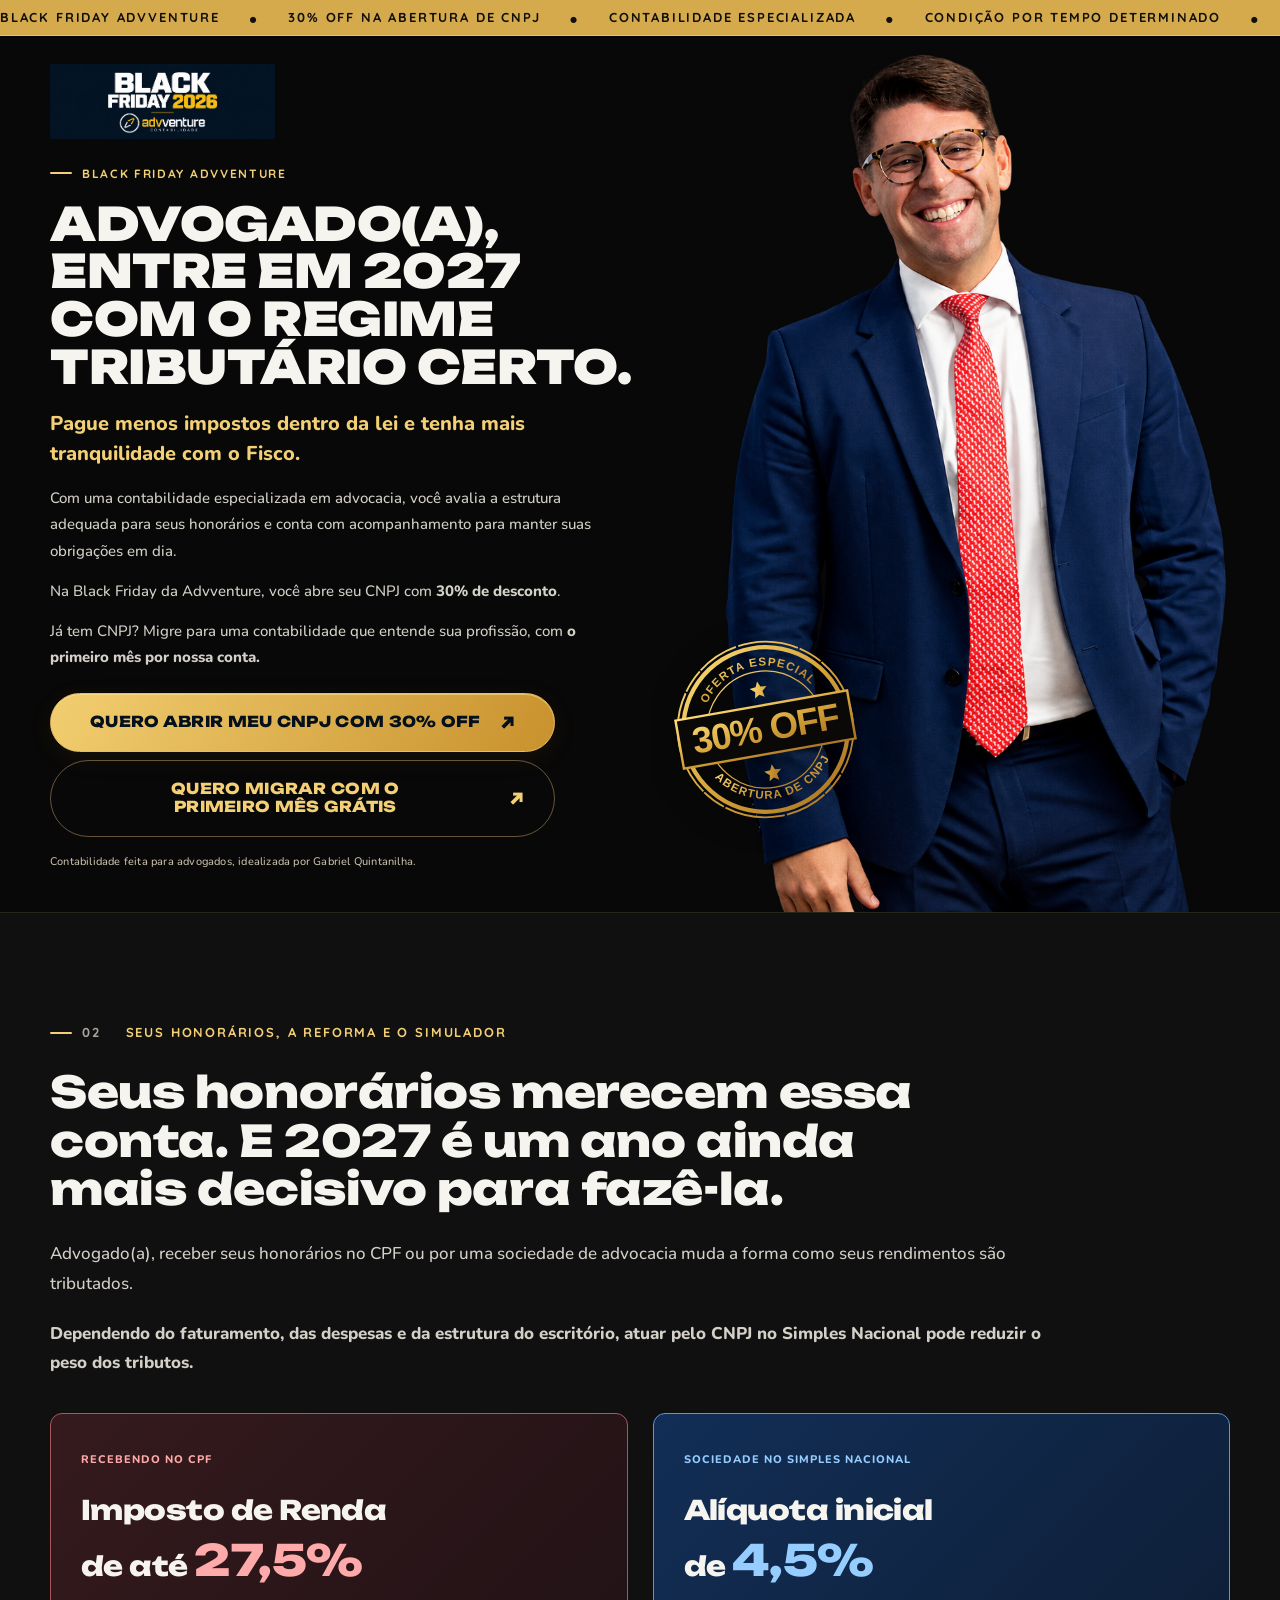
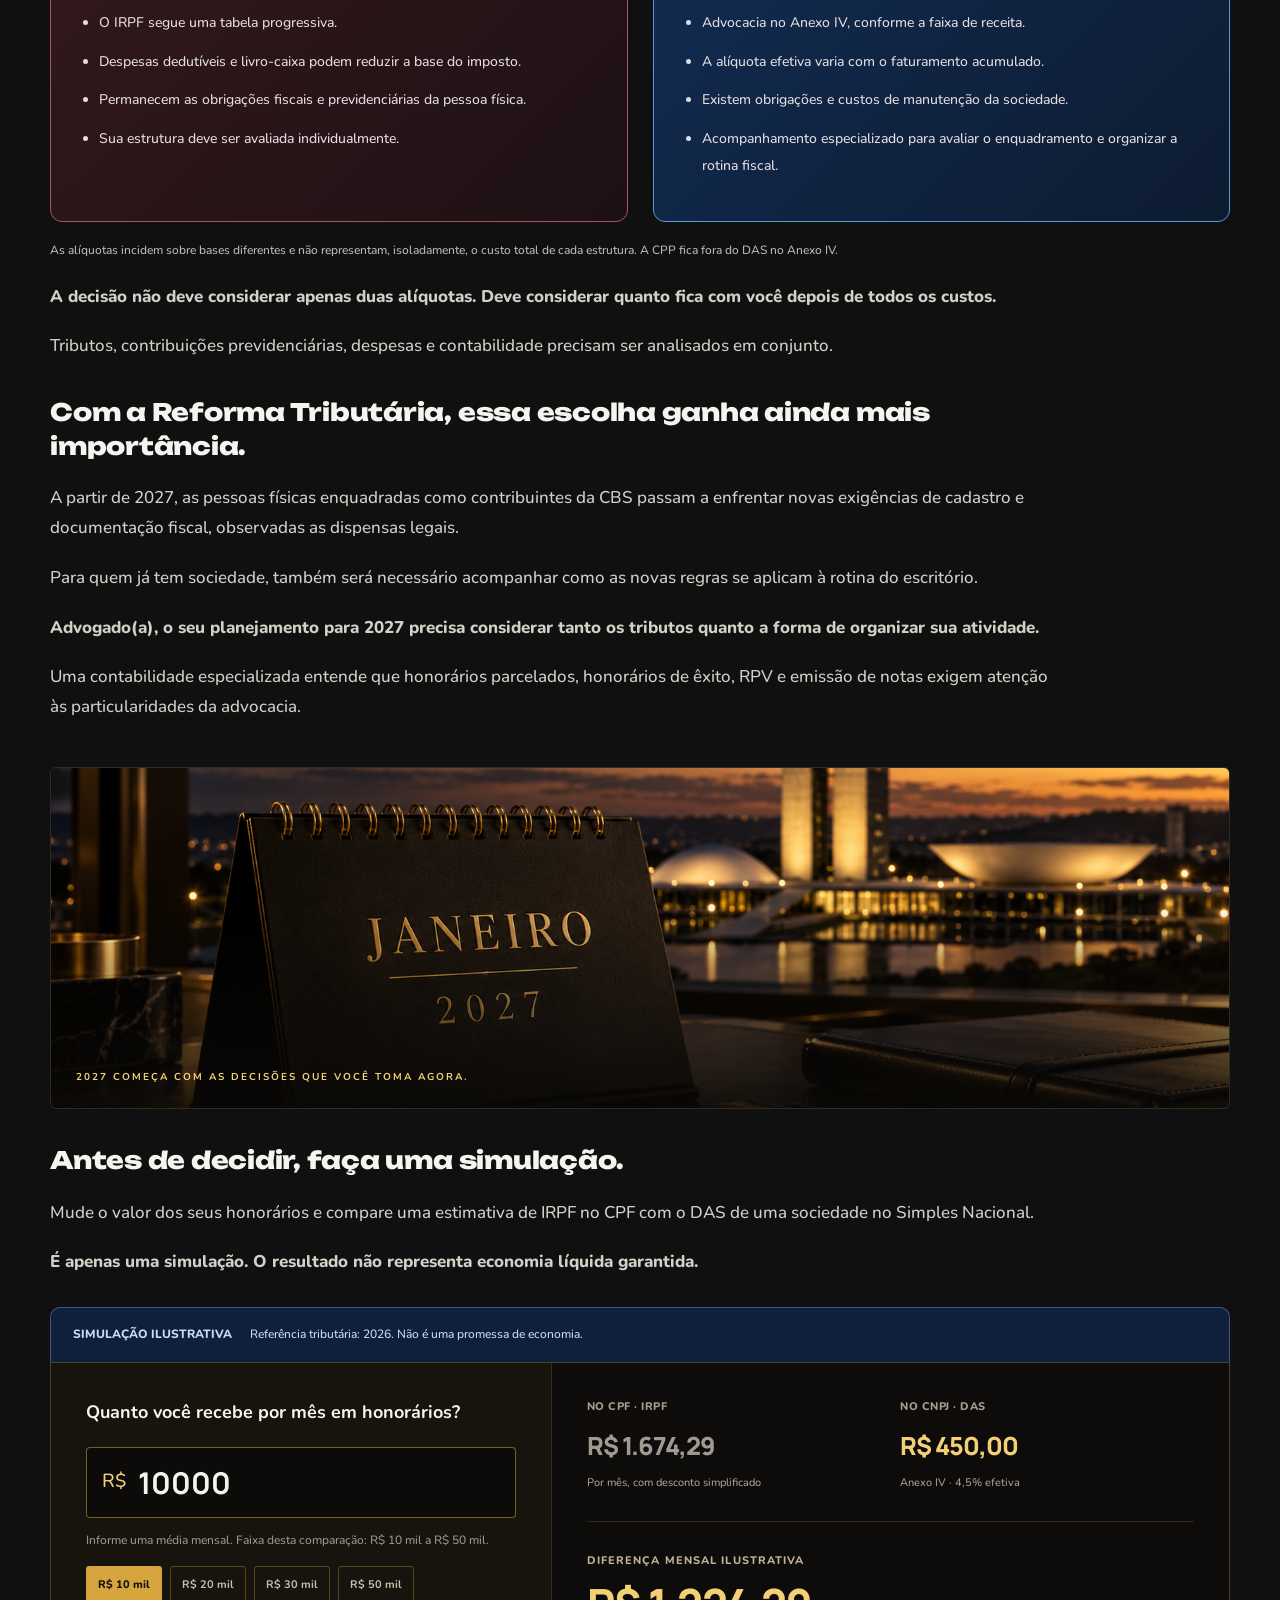
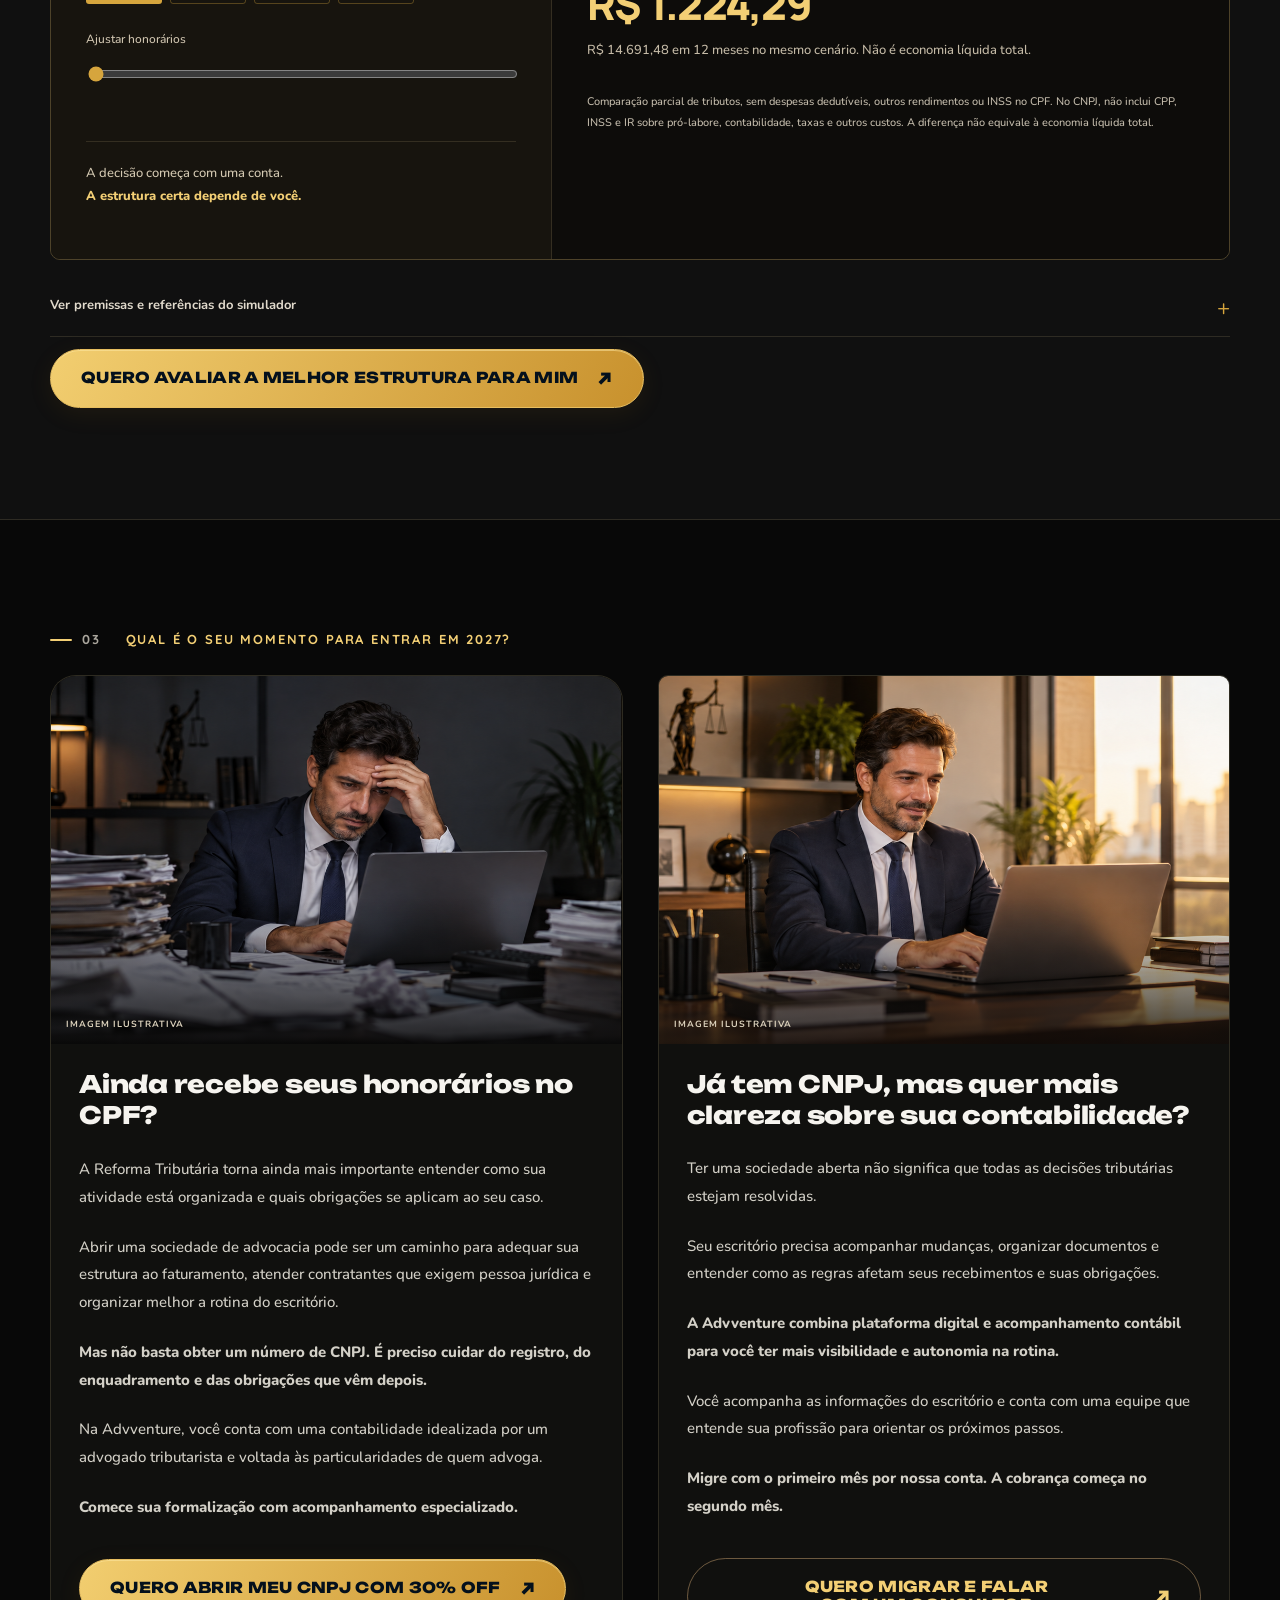
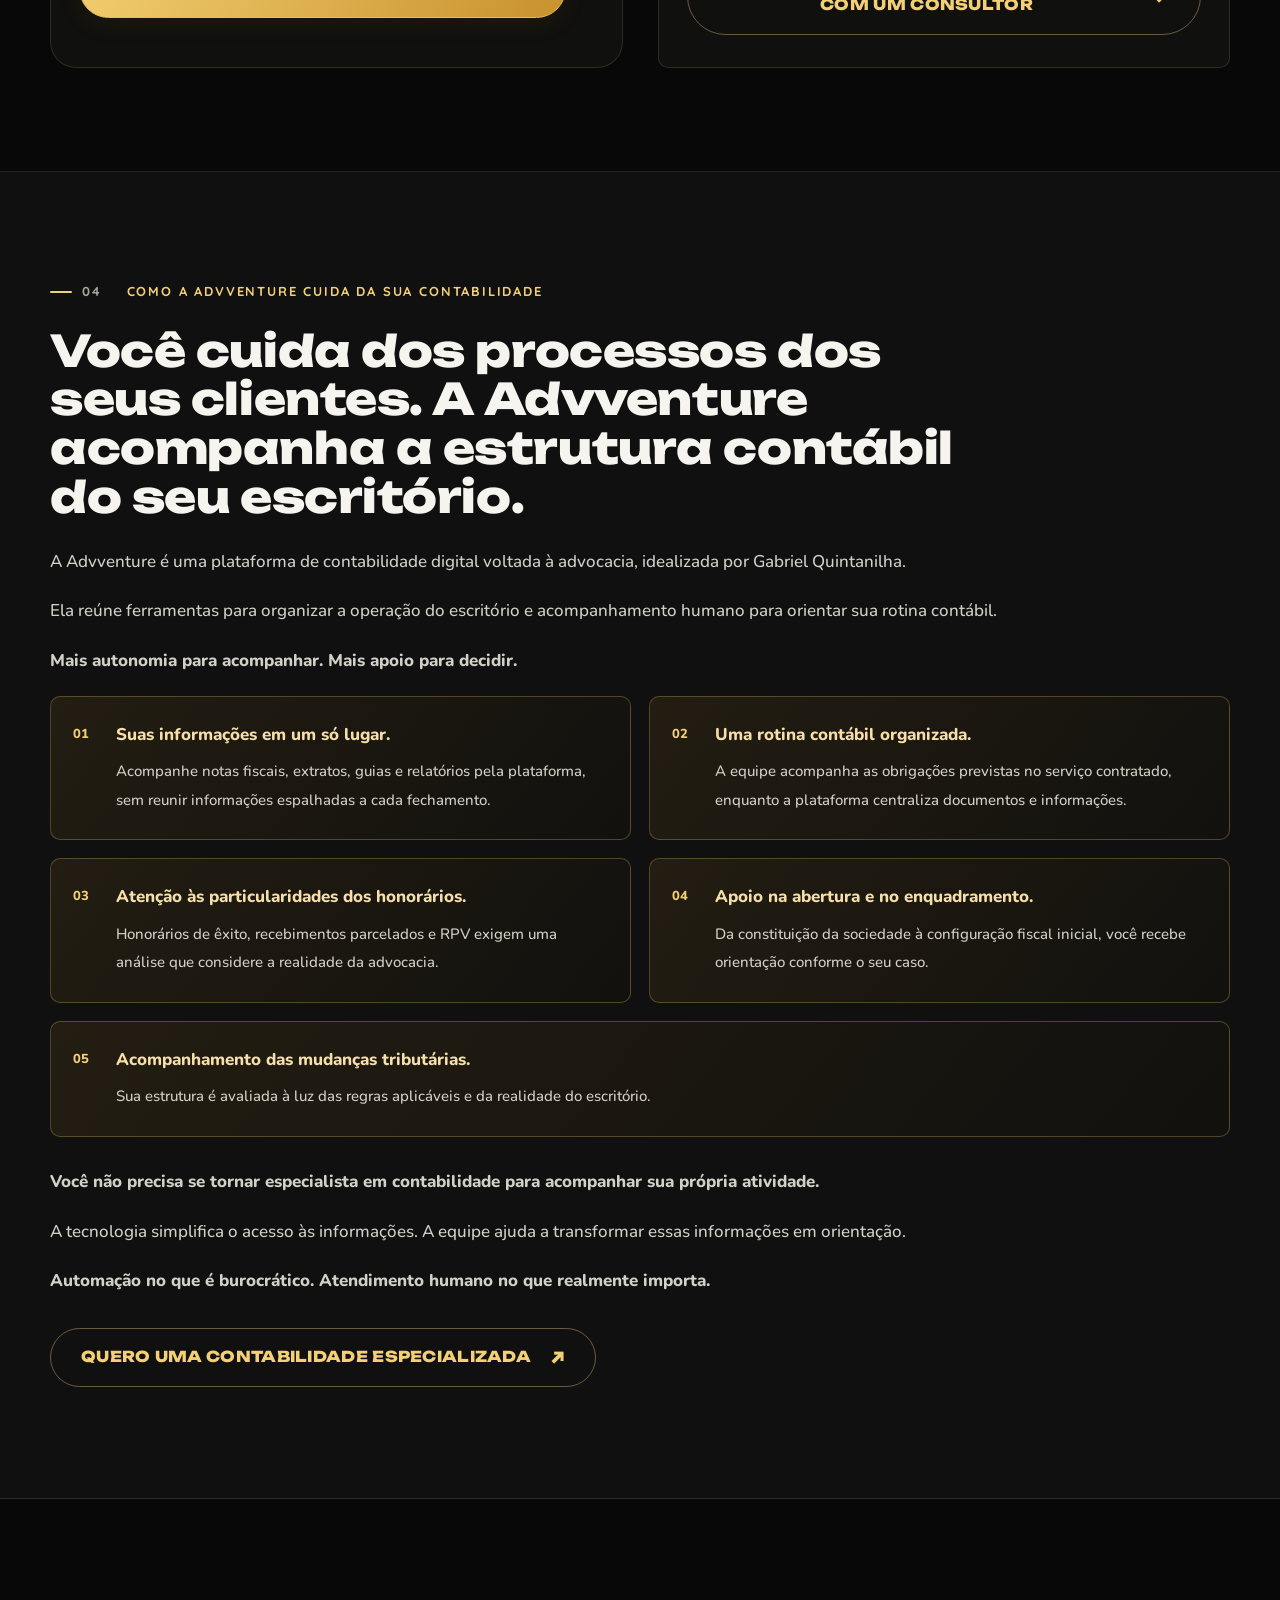
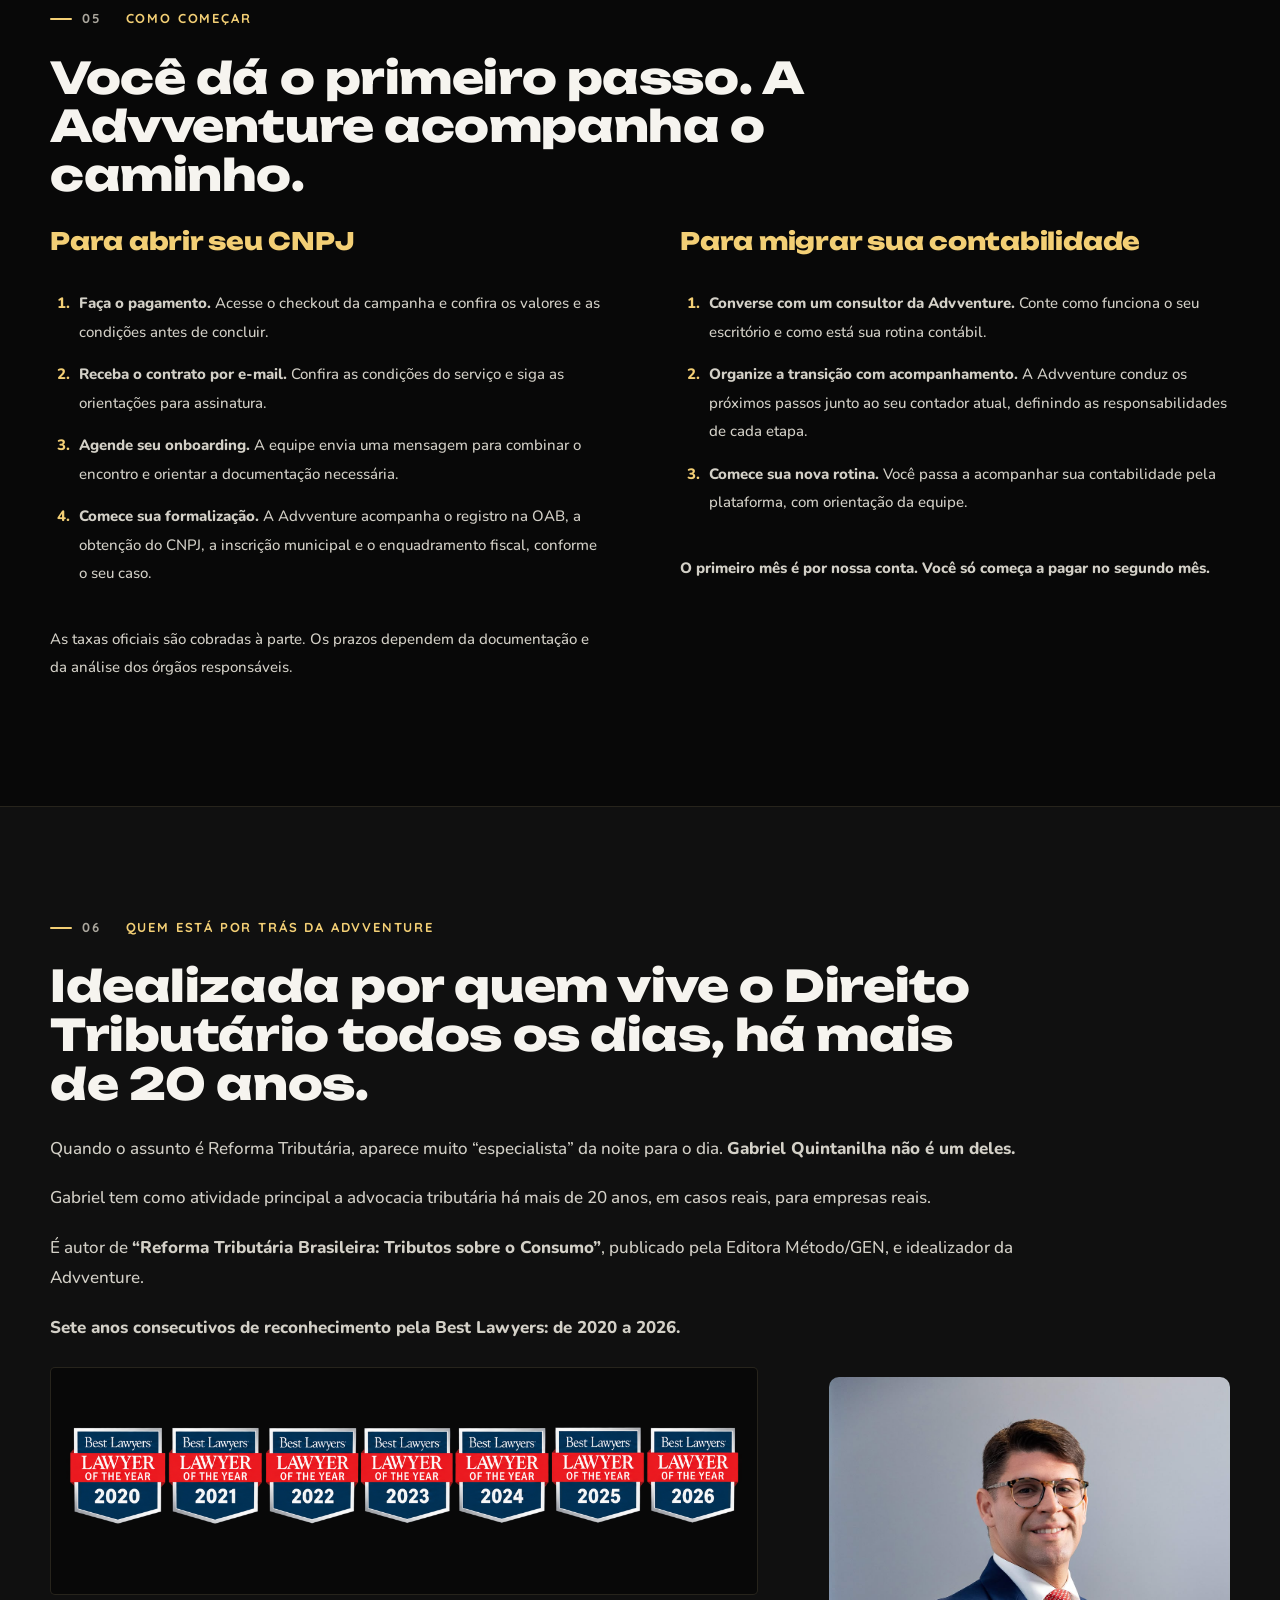
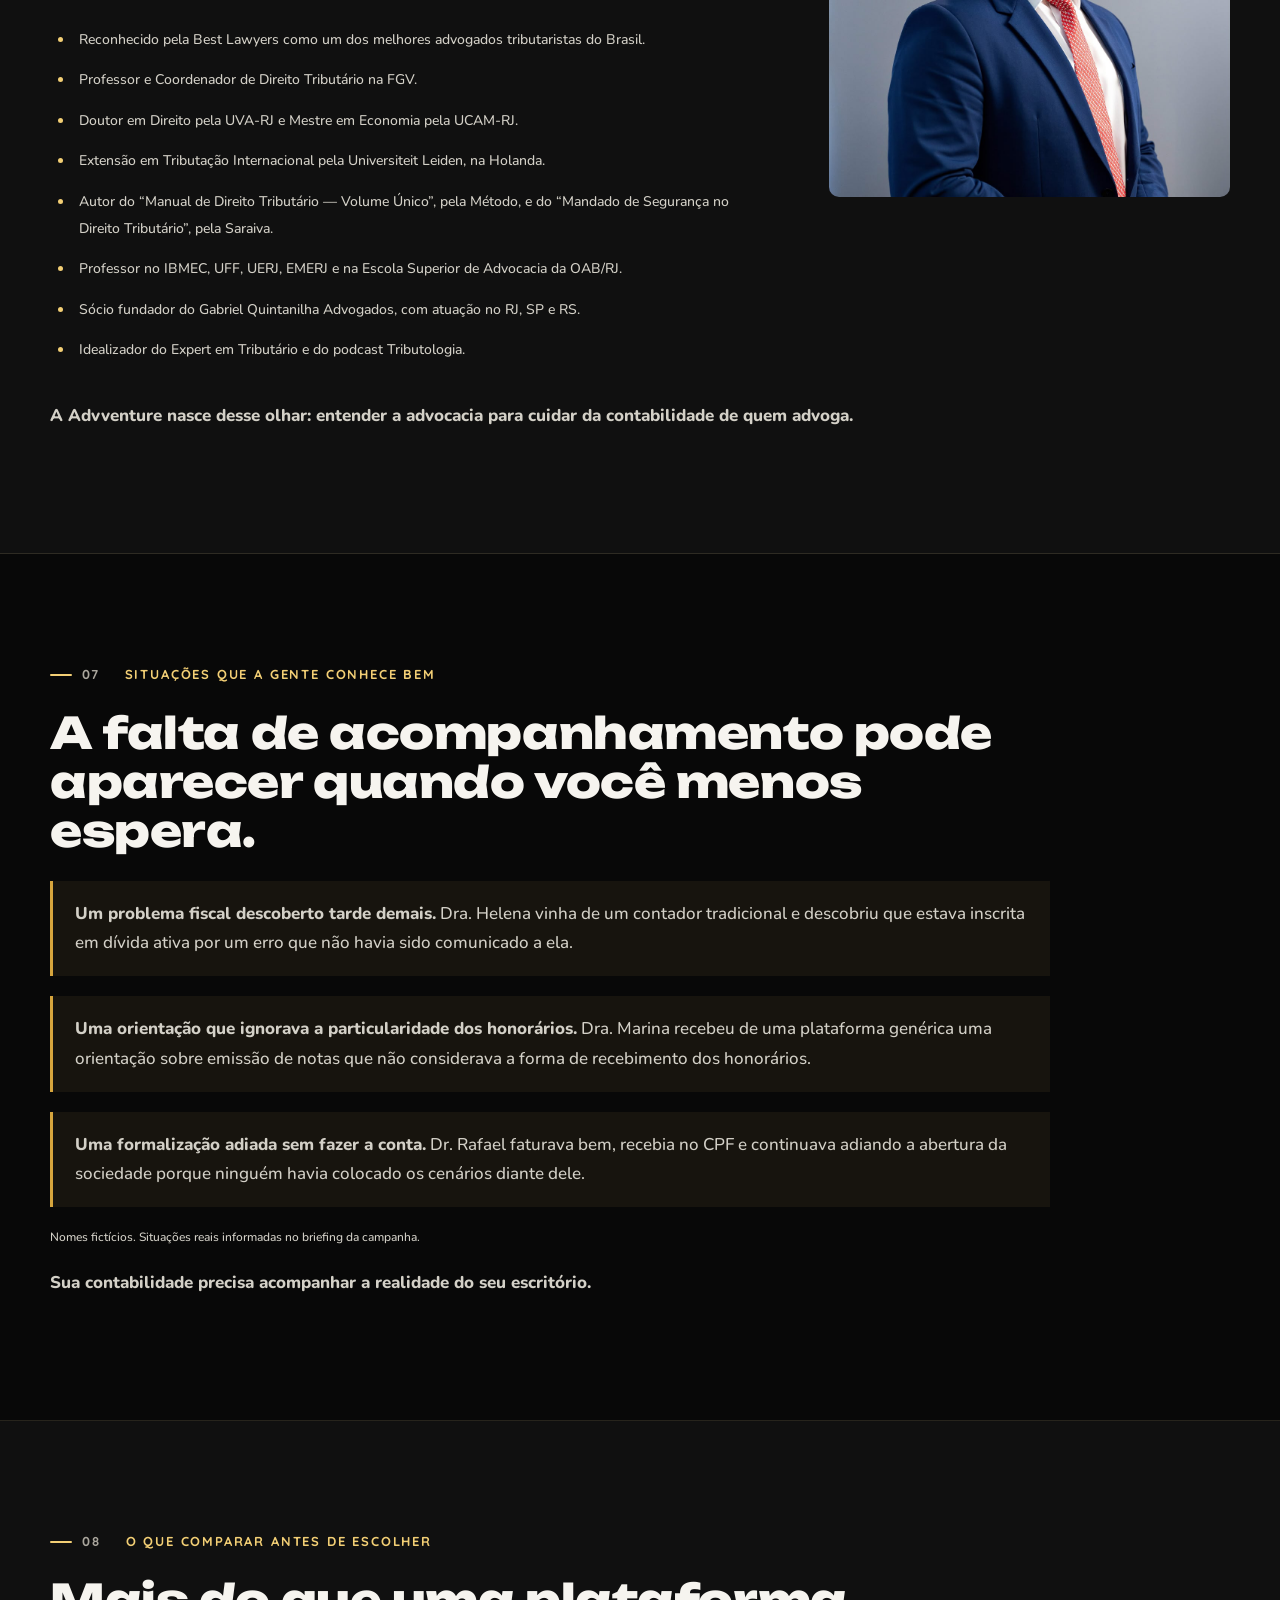
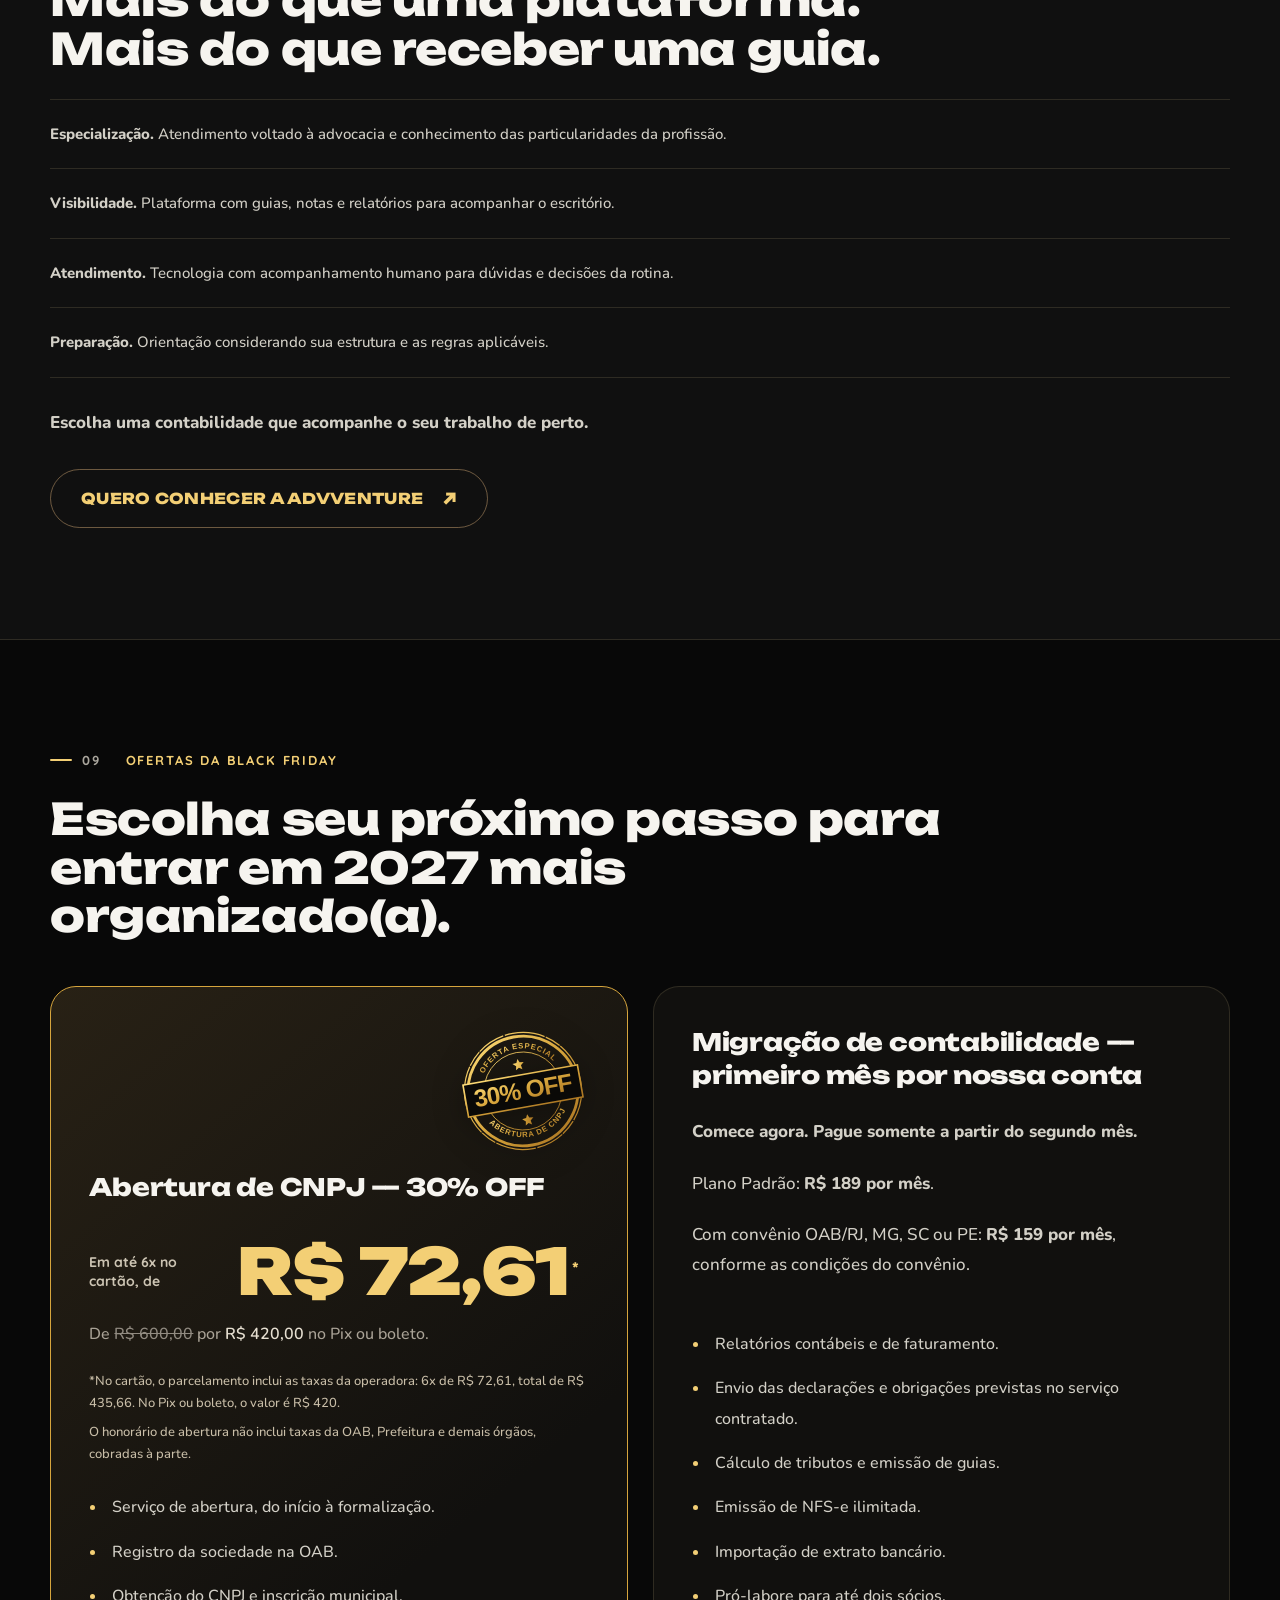
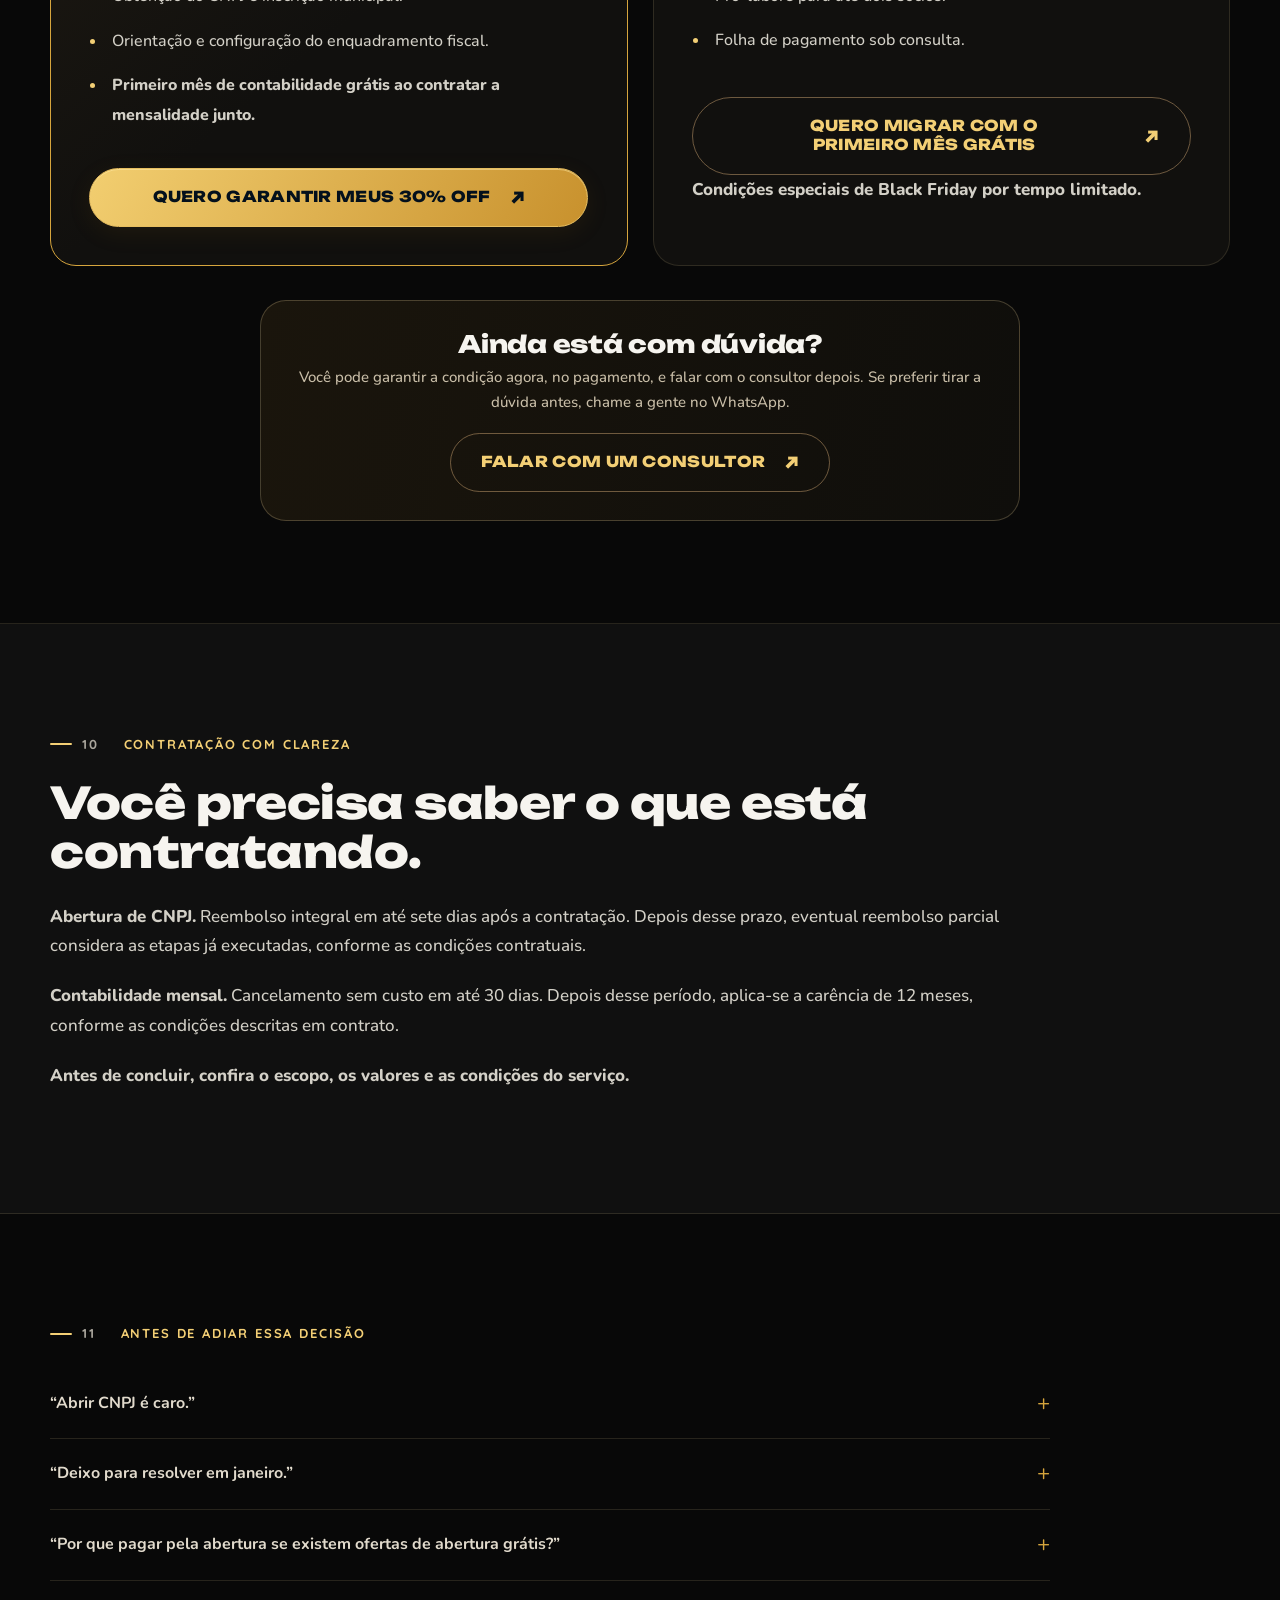
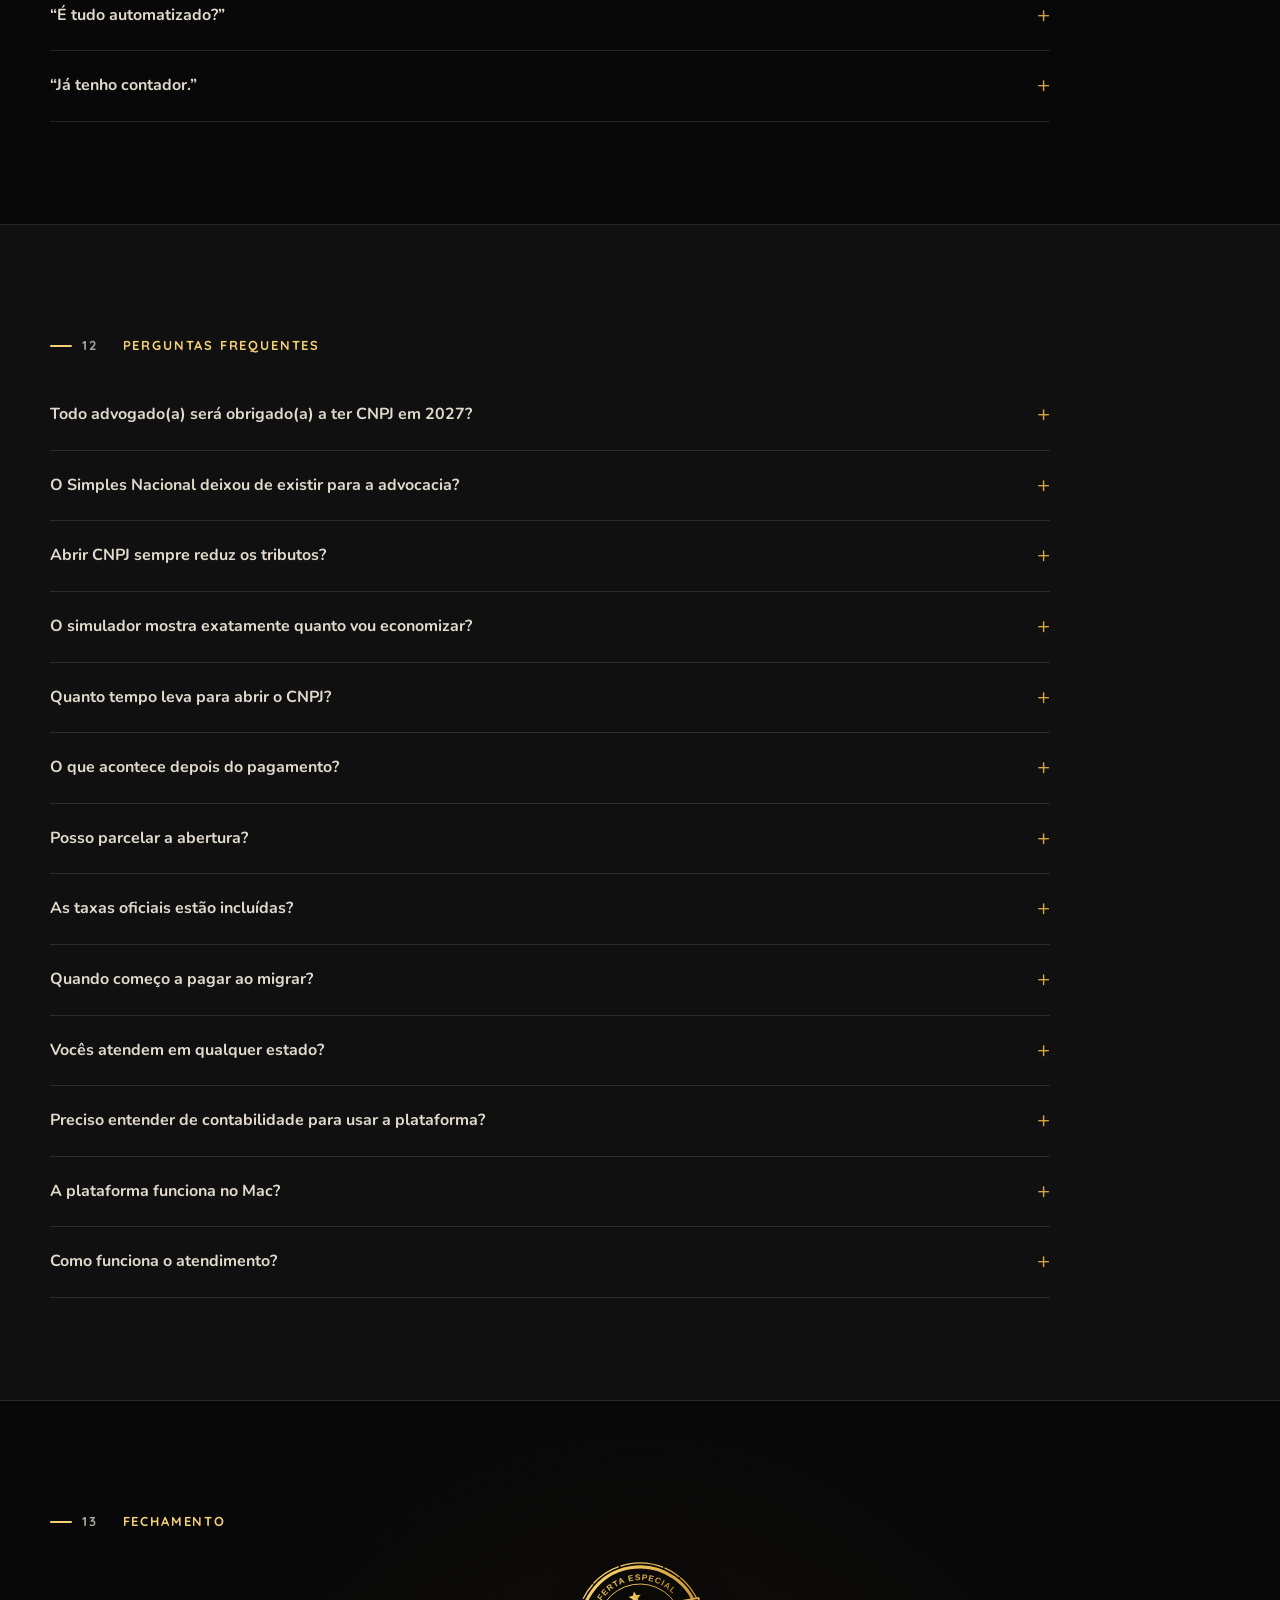
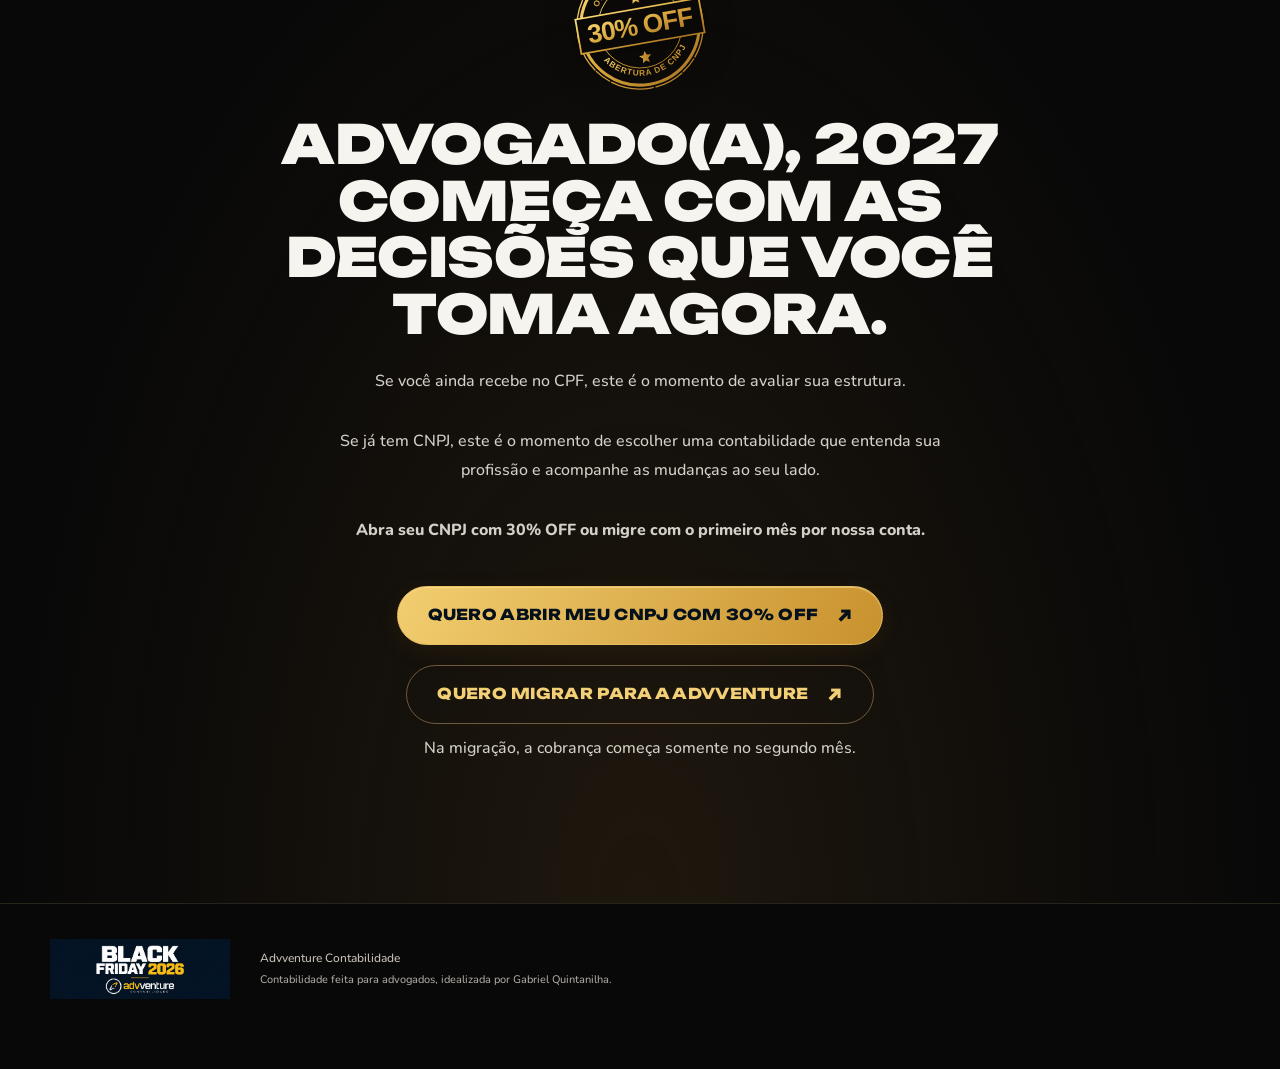
==== commit 1e80f3f8: "Remove brilho atrás da foto do Gabriel no topo Co-Authored-By: Claude Opus 5.5 <noreply@anthropic.co" ====
--- a/black-friday-2026/index.html
+++ b/black-friday-2026/index.html
@@ -1 +1 @@
-<!doctype html><html lang="pt-BR"><head><meta charset="utf-8"><meta name="viewport" content="width=device-width,initial-scale=1"><meta name="robots" content="noindex,nofollow"><meta name="theme-color" content="#02040b"><meta name="description" content="Black Friday Advventure 2026. Abertura de CNPJ com 30% OFF ou migração com o primeiro mês de contabilidade grátis."><title>Black Friday 2026 | Advventure Contabilidade</title><link rel="preconnect" href="https://fonts.googleapis.com"><link rel="preconnect" href="https://fonts.gstatic.com" crossorigin><link rel="stylesheet" href="https://fonts.googleapis.com/css2?family=Quicksand:wght@600;700&family=Nunito:ital,wght@0,400;0,500;0,600;0,700;0,800;1,400&family=Unbounded:wght@600;700;800;900&display=swap"><link rel="stylesheet" href="style.css"><link rel="stylesheet" href="final.css"><link rel="stylesheet" href="approved.css"><link rel="stylesheet" href="pier.css?v=4"></head><body><a class="skip" href="#conteudo">Pular para o conteúdo</a><header class="topbar"><div class="marquee" aria-label="Black Friday Advventure, 30% OFF na abertura de CNPJ, em até 6x"><div aria-hidden="true">BLACK FRIDAY ADVVENTURE <b>●</b> 30% OFF NA ABERTURA DE CNPJ <b>●</b> CONTABILIDADE ESPECIALIZADA <b>●</b> CONDIÇÃO POR TEMPO DETERMINADO <b>●</b> 2027 COMEÇA ANTES DE JANEIRO <b>●</b> BLACK FRIDAY ADVVENTURE <b>●</b> 30% OFF NA ABERTURA DE CNPJ <b>●</b> CONTABILIDADE ESPECIALIZADA <b>●</b> CONDIÇÃO POR TEMPO DETERMINADO <b>●</b> 2027 COMEÇA ANTES DE JANEIRO <b>●</b> </div></div></header><main id="conteudo"><section class="hero approved-hero"><div class="wrap hero-inner"><div class="hero-copy"><img class="campaign-logo" src="assets/logo-campanha.png" width="2172" height="724" alt="Black Friday 2026 Advventure Contabilidade"><p class="eyebrow hero-eyebrow">BLACK FRIDAY ADVVENTURE</p><h1>Advogado(a), entre em 2027 com o regime tributário certo.</h1><p><strong>Pague menos impostos dentro da lei e tenha mais tranquilidade com o Fisco.</strong></p><p>Com uma contabilidade especializada em advocacia, você avalia a estrutura adequada para seus honorários e conta com acompanhamento para manter suas obrigações em dia.</p><p>Na Black Friday da Advventure, você abre seu CNPJ com <strong>30% de desconto</strong>.</p><p>Já tem CNPJ? Migre para uma contabilidade que entende sua profissão, com <strong>o primeiro mês por nossa conta.</strong></p><button type="button" class="cta " data-action="opening">Quero abrir meu CNPJ com 30% OFF<span aria-hidden="true">↗</span></button><button type="button" class="cta outline" data-action="migration">Quero migrar com o primeiro mês grátis<span aria-hidden="true">↗</span></button><p class="hero-proof">Contabilidade feita para advogados, idealizada por Gabriel Quintanilha.</p></div><div class="hero-art"><div class="halo"></div><img class="gabriel-hero" src="assets/gabriel-sorriso-recortado.png" width="1024" height="1536" fetchpriority="high" alt="Gabriel Quintanilha sorrindo, com terno azul e gravata vermelha"><img class="stamp" src="assets/carimbo-30-off.svg" width="320" height="320" alt="30% OFF na abertura de CNPJ"></div></div></section><section class="section approved-section tonal" id="bloco-2"><div class="wrap"><p class="eyebrow"><span>02</span> SEUS HONORÁRIOS, A REFORMA E O SIMULADOR</p><div class="approved-body"><h2>Seus honorários merecem essa conta. E 2027 é um ano ainda mais decisivo para fazê-la.</h2><p>Advogado(a), receber seus honorários no CPF ou por uma sociedade de advocacia muda a forma como seus rendimentos são tributados.</p><p><strong>Dependendo do faturamento, das despesas e da estrutura do escritório, atuar pelo CNPJ no Simples Nacional pode reduzir o peso dos tributos.</strong></p><div class="tax-comparison"><article class="tax-person"><span class="comparison-tag">RECEBENDO NO CPF</span><h3>Imposto de Renda<br>de até <strong>27,5%</strong></h3><ul><li>O IRPF segue uma tabela progressiva.</li><li>Despesas dedutíveis e livro-caixa podem reduzir a base do imposto.</li><li>Permanecem as obrigações fiscais e previdenciárias da pessoa física.</li><li>Sua estrutura deve ser avaliada individualmente.</li></ul></article><article class="tax-company"><span class="comparison-tag">SOCIEDADE NO SIMPLES NACIONAL</span><h3>Alíquota inicial<br>de <strong>4,5%</strong></h3><ul><li>Advocacia no Anexo IV, conforme a faixa de receita.</li><li>A alíquota efetiva varia com o faturamento acumulado.</li><li>Existem obrigações e custos de manutenção da sociedade.</li><li>Acompanhamento especializado para avaliar o enquadramento e organizar a rotina fiscal.</li></ul></article></div><p class="comparison-note">As alíquotas incidem sobre bases diferentes e não representam, isoladamente, o custo total de cada estrutura. A CPP fica fora do DAS no Anexo IV.</p><p><strong>A decisão não deve considerar apenas duas alíquotas. Deve considerar quanto fica com você depois de todos os custos.</strong></p><p>Tributos, contribuições previdenciárias, despesas e contabilidade precisam ser analisados em conjunto.</p><h3>Com a Reforma Tributária, essa escolha ganha ainda mais importância.</h3><p>A partir de 2027, as pessoas físicas enquadradas como contribuintes da CBS passam a enfrentar novas exigências de cadastro e documentação fiscal, observadas as dispensas legais.</p><p>Para quem já tem sociedade, também será necessário acompanhar como as novas regras se aplicam à rotina do escritório.</p><p><strong>Advogado(a), o seu planejamento para 2027 precisa considerar tanto os tributos quanto a forma de organizar sua atividade.</strong></p><p>Uma contabilidade especializada entende que honorários parcelados, honorários de êxito, RPV e emissão de notas exigem atenção às particularidades da advocacia.</p><figure class="calendar-visual"><img src="assets/janeiro-2027.png" width="1672" height="941" loading="lazy" alt="Calendário de janeiro de 2027 e Congresso Nacional ao fundo"><figcaption>2027 COMEÇA COM AS DECISÕES QUE VOCÊ TOMA AGORA.</figcaption></figure><h3>Antes de decidir, faça uma simulação.</h3><p>Mude o valor dos seus honorários e compare uma estimativa de IRPF no CPF com o DAS de uma sociedade no Simples Nacional.</p><p><strong>É apenas uma simulação. O resultado não representa economia líquida garantida.</strong></p><div class="simulation-notice"><strong>SIMULAÇÃO ILUSTRATIVA</strong><span>Referência tributária: 2026. Não é uma promessa de economia.</span></div><div class="calculator"><div class="calculator-input"><label for="revenue">Quanto você recebe por mês em honorários?</label><div class="money-field"><span>R$</span><input id="revenue" type="number" inputmode="decimal" min="10000" max="50000" step="0.01" value="10000" aria-describedby="revenue-help revenue-error"></div><p id="revenue-help">Informe uma média mensal. Faixa desta comparação: R$ 10 mil a R$ 50 mil.</p><div class="amount-options"><button type="button" data-amount="10000" aria-pressed="true">R$ 10 mil</button><button type="button" data-amount="20000">R$ 20 mil</button><button type="button" data-amount="30000">R$ 30 mil</button><button type="button" data-amount="50000">R$ 50 mil</button></div><label class="range-label" for="revenue-range">Ajustar honorários</label><input id="revenue-range" type="range" min="10000" max="50000" step="500" value="10000" aria-label="Ajustar honorários mensais"><p id="revenue-error" role="alert"></p><p class="calc-context">A decisão começa com uma conta.<br><strong>A estrutura certa depende de você.</strong></p></div><div class="calculator-results" id="calc-results"><div class="result-columns"><div class="cpf"><span>NO CPF · IRPF</span><strong id="ir-result">R$ 1.674,29</strong><small>Por mês, com desconto simplificado</small></div><div class="cnpj"><span>NO CNPJ · DAS</span><strong id="das-result">R$ 450,00</strong><small id="effective-rate">Anexo IV · 4,5% efetiva</small></div></div><div class="calculated-difference" aria-live="polite"><span id="difference-label">DIFERENÇA MENSAL ILUSTRATIVA</span><strong id="difference-result">R$ 1.224,29</strong><p id="annual-result">R$ 14.691,48 em 12 meses no mesmo cenário.</p></div><p class="note">Comparação parcial de tributos, sem despesas dedutíveis, outros rendimentos ou INSS no CPF. No CNPJ, não inclui CPP, INSS e IR sobre pró-labore, contabilidade, taxas e outros custos. A diferença não equivale à economia líquida total.</p></div></div><details class="calculation-method"><summary>Ver premissas e referências do simulador</summary><p>Referência: tabela mensal do IRPF de 2026, com desconto simplificado de R$ 607,20 e redução mensal aplicável. DAS calculado pelo Anexo IV, com receita constante e receita de referência igual a 12 vezes os honorários mensais. Não projeta automaticamente regras futuras de 2027. Renda anual total acima de R$ 600 mil, lucros distribuídos acima de R$ 50 mil no mês e casos específicos exigem análise individual.</p><p><a href="https://www.gov.br/receitafederal/pt-br/assuntos/meu-imposto-de-renda/tabelas/2026" target="_blank" rel="noopener">Receita Federal · IRPF 2026</a> · <a href="https://www.planalto.gov.br/ccivil_03/leis/lcp/lcp123.htm" target="_blank" rel="noopener">LC 123/2006 · Anexo IV</a></p></details><button type="button" class="cta " data-action="opening">Quero avaliar a melhor estrutura para mim<span aria-hidden="true">↗</span></button></div></div></section><section class="section approved-section " id="bloco-3"><div class="wrap"><p class="eyebrow"><span>03</span> QUAL É O SEU MOMENTO PARA ENTRAR EM 2027?</p><div class="approved-body"><div class="paths"><article><figure class="lawyer-crop before"><img src="assets/advogado-comparativo.png" width="2172" height="724" loading="lazy" alt="Profissional com documentos acumulados, imagem ilustrativa"><figcaption>IMAGEM ILUSTRATIVA</figcaption></figure><h2>Ainda recebe seus honorários no CPF?</h2><p>A Reforma Tributária torna ainda mais importante entender como sua atividade está organizada e quais obrigações se aplicam ao seu caso.</p><p>Abrir uma sociedade de advocacia pode ser um caminho para adequar sua estrutura ao faturamento, atender contratantes que exigem pessoa jurídica e organizar melhor a rotina do escritório.</p><p><strong>Mas não basta obter um número de CNPJ. É preciso cuidar do registro, do enquadramento e das obrigações que vêm depois.</strong></p><p>Na Advventure, você conta com uma contabilidade idealizada por um advogado tributarista e voltada às particularidades de quem advoga.</p><p><strong>Comece sua formalização com acompanhamento especializado.</strong></p><button type="button" class="cta " data-action="opening">Quero abrir meu CNPJ com 30% OFF<span aria-hidden="true">↗</span></button></article><article><figure class="lawyer-crop after"><img src="assets/advogado-comparativo.png" width="2172" height="724" loading="lazy" alt="Profissional com rotina organizada, imagem ilustrativa"><figcaption>IMAGEM ILUSTRATIVA</figcaption></figure><h3>Já tem CNPJ, mas quer mais clareza sobre sua contabilidade?</h3><p>Ter uma sociedade aberta não significa que todas as decisões tributárias estejam resolvidas.</p><p>Seu escritório precisa acompanhar mudanças, organizar documentos e entender como as regras afetam seus recebimentos e suas obrigações.</p><p><strong>A Advventure combina plataforma digital e acompanhamento contábil para você ter mais visibilidade e autonomia na rotina.</strong></p><p>Você acompanha as informações do escritório e conta com uma equipe que entende sua profissão para orientar os próximos passos.</p><p><strong>Migre com o primeiro mês por nossa conta. A cobrança começa no segundo mês.</strong></p><button type="button" class="cta outline" data-action="migration">Quero migrar e falar com um consultor<span aria-hidden="true">↗</span></button></article></div></div></div></section><section class="section approved-section tonal" id="bloco-4"><div class="wrap"><p class="eyebrow"><span>04</span> COMO A ADVVENTURE CUIDA DA SUA CONTABILIDADE</p><div class="approved-body"><h2>Você cuida dos processos dos seus clientes. A Advventure acompanha a estrutura contábil do seu escritório.</h2><p>A Advventure é uma plataforma de contabilidade digital voltada à advocacia, idealizada por Gabriel Quintanilha.</p><p>Ela reúne ferramentas para organizar a operação do escritório e acompanhamento humano para orientar sua rotina contábil.</p><p><strong>Mais autonomia para acompanhar. Mais apoio para decidir.</strong></p><ul class="approved-list"><li><strong>Suas informações em um só lugar.</strong> Acompanhe notas fiscais, extratos, guias e relatórios pela plataforma, sem reunir informações espalhadas a cada fechamento.</li><li><strong>Uma rotina contábil organizada.</strong> A equipe acompanha as obrigações previstas no serviço contratado, enquanto a plataforma centraliza documentos e informações.</li><li><strong>Atenção às particularidades dos honorários.</strong> Honorários de êxito, recebimentos parcelados e RPV exigem uma análise que considere a realidade da advocacia.</li><li><strong>Apoio na abertura e no enquadramento.</strong> Da constituição da sociedade à configuração fiscal inicial, você recebe orientação conforme o seu caso.</li><li><strong>Acompanhamento das mudanças tributárias.</strong> Sua estrutura é avaliada à luz das regras aplicáveis e da realidade do escritório.</li></ul><p><strong>Você não precisa se tornar especialista em contabilidade para acompanhar sua própria atividade.</strong></p><p>A tecnologia simplifica o acesso às informações. A equipe ajuda a transformar essas informações em orientação.</p><p><strong>Automação no que é burocrático. Atendimento humano no que realmente importa.</strong></p><button type="button" class="cta outline" data-action="offers">Quero uma contabilidade especializada<span aria-hidden="true">↗</span></button></div></div></section><section class="section approved-section " id="bloco-5"><div class="wrap"><p class="eyebrow"><span>05</span> COMO COMEÇAR</p><div class="approved-body"><h2>Você dá o primeiro passo. A Advventure acompanha o caminho.</h2><div class="process-grid"><div><h3>Para abrir seu CNPJ</h3><ol class="approved-list"><li><strong>Faça o pagamento.</strong> Acesse o checkout da campanha e confira os valores e as condições antes de concluir.</li><li><strong>Receba o contrato por e-mail.</strong> Confira as condições do serviço e siga as orientações para assinatura.</li><li><strong>Agende seu onboarding.</strong> A equipe envia uma mensagem para combinar o encontro e orientar a documentação necessária.</li><li><strong>Comece sua formalização.</strong> A Advventure acompanha o registro na OAB, a obtenção do CNPJ, a inscrição municipal e o enquadramento fiscal, conforme o seu caso.</li></ol><p>As taxas oficiais são cobradas à parte. Os prazos dependem da documentação e da análise dos órgãos responsáveis.</p></div><div><h3>Para migrar sua contabilidade</h3><ol class="approved-list"><li><strong>Converse com um consultor da Advventure.</strong> Conte como funciona o seu escritório e como está sua rotina contábil.</li><li><strong>Organize a transição com acompanhamento.</strong> A Advventure conduz os próximos passos junto ao seu contador atual, definindo as responsabilidades de cada etapa.</li><li><strong>Comece sua nova rotina.</strong> Você passa a acompanhar sua contabilidade pela plataforma, com orientação da equipe.</li></ol><p><strong>O primeiro mês é por nossa conta. Você só começa a pagar no segundo mês.</strong></p></div></div></div></div></section><section class="section approved-section tonal" id="bloco-6"><div class="wrap"><p class="eyebrow"><span>06</span> QUEM ESTÁ POR TRÁS DA ADVVENTURE</p><div class="approved-body"><h2>Idealizada por quem vive o Direito Tributário todos os dias, há mais de 20 anos.</h2><p>Quando o assunto é Reforma Tributária, aparece muito “especialista” da noite para o dia. <strong>Gabriel Quintanilha não é um deles.</strong></p><p>Gabriel tem como atividade principal a advocacia tributária há mais de 20 anos, em casos reais, para empresas reais.</p><p>É autor de <strong>“Reforma Tributária Brasileira: Tributos sobre o Consumo”</strong>, publicado pela Editora Método/GEN, e idealizador da Advventure.</p><p><strong>Sete anos consecutivos de reconhecimento pela Best Lawyers: de 2020 a 2026.</strong></p><figure class="approved-bio-photo"><img src="assets/gabriel-serio.jpeg" width="1066" height="1600" loading="lazy" alt="Gabriel Quintanilha, idealizador da Advventure"></figure><div class="awards" role="region" tabindex="0" aria-label="Reconhecimento Best Lawyers de 2020 a 2026"><img src="assets/best-lawyers-2020-2026.png" width="2172" height="724" loading="lazy" alt="Sete selos Best Lawyers, de 2020 a 2026"></div><ul class="approved-list"><li>Reconhecido pela Best Lawyers como um dos melhores advogados tributaristas do Brasil.</li><li>Professor e Coordenador de Direito Tributário na FGV.</li><li>Doutor em Direito pela UVA-RJ e Mestre em Economia pela UCAM-RJ.</li><li>Extensão em Tributação Internacional pela Universiteit Leiden, na Holanda.</li><li>Autor do “Manual de Direito Tributário — Volume Único”, pela Método, e do “Mandado de Segurança no Direito Tributário”, pela Saraiva.</li><li>Professor no IBMEC, UFF, UERJ, EMERJ e na Escola Superior de Advocacia da OAB/RJ.</li><li>Sócio fundador do Gabriel Quintanilha Advogados, com atuação no RJ, SP e RS.</li><li>Idealizador do Expert em Tributário e do podcast Tributologia.</li></ul><p><strong>A Advventure nasce desse olhar: entender a advocacia para cuidar da contabilidade de quem advoga.</strong></p></div></div></section><section class="section approved-section " id="bloco-7"><div class="wrap"><p class="eyebrow"><span>07</span> SITUAÇÕES QUE A GENTE CONHECE BEM</p><div class="approved-body"><h2>A falta de acompanhamento pode aparecer quando você menos espera.</h2><p><strong>Um problema fiscal descoberto tarde demais.</strong> Dra. Helena vinha de um contador tradicional e descobriu que estava inscrita em dívida ativa por um erro que não havia sido comunicado a ela.</p><p><strong>Uma orientação que ignorava a particularidade dos honorários.</strong> Dra. Marina recebeu de uma plataforma genérica uma orientação sobre emissão de notas que não considerava a forma de recebimento dos honorários.</p><p><strong>Uma formalização adiada sem fazer a conta.</strong> Dr. Rafael faturava bem, recebia no CPF e continuava adiando a abertura da sociedade porque ninguém havia colocado os cenários diante dele.</p><p>Nomes fictícios. Situações reais informadas no briefing da campanha.</p><p><strong>Sua contabilidade precisa acompanhar a realidade do seu escritório.</strong></p></div></div></section><section class="section approved-section tonal" id="bloco-8"><div class="wrap"><p class="eyebrow"><span>08</span> O QUE COMPARAR ANTES DE ESCOLHER</p><div class="approved-body"><h2>Mais do que uma plataforma. Mais do que receber uma guia.</h2><ul class="approved-list"><li><strong>Especialização.</strong> Atendimento voltado à advocacia e conhecimento das particularidades da profissão.</li><li><strong>Visibilidade.</strong> Plataforma com guias, notas e relatórios para acompanhar o escritório.</li><li><strong>Atendimento.</strong> Tecnologia com acompanhamento humano para dúvidas e decisões da rotina.</li><li><strong>Preparação.</strong> Orientação considerando sua estrutura e as regras aplicáveis.</li></ul><p><strong>Escolha uma contabilidade que acompanhe o seu trabalho de perto.</strong></p><button type="button" class="cta outline" data-action="offers">Quero conhecer a Advventure<span aria-hidden="true">↗</span></button></div></div></section><section class="section approved-section " id="bloco-9"><div class="wrap"><p class="eyebrow"><span>09</span> OFERTAS DA BLACK FRIDAY</p><div class="approved-body"><h2>Escolha seu próximo passo para entrar em 2027 mais organizado(a).</h2><div class="offers" id="ofertas"><article class="offer primary"><img class="stamp" src="assets/carimbo-30-off.svg" width="320" height="320" alt="30% OFF na abertura de CNPJ"><h3>Abertura de CNPJ — 30% OFF</h3><div class="installment-price"><span>Em até <b data-installments>6x</b> no cartão, de</span><strong data-installment>R$ 70<sup>*</sup></strong></div><p class="cash-price">De <s data-original>R$ 600</s> por <b data-total>R$ 420</b> no Pix ou boleto.</p><p class="payment-note">*No cartão, o parcelamento inclui as taxas da operadora: 6x de R$ 72,61, total de R$ 435,66. No Pix ou boleto, o valor é R$ 420.</p><p class="payment-note">O honorário de abertura não inclui taxas da OAB, Prefeitura e demais órgãos, cobradas à parte.</p><ul class="approved-list"><li>Serviço de abertura, do início à formalização.</li><li>Registro da sociedade na OAB.</li><li>Obtenção do CNPJ e inscrição municipal.</li><li>Orientação e configuração do enquadramento fiscal.</li><li><strong>Primeiro mês de contabilidade grátis ao contratar a mensalidade junto.</strong></li></ul><button type="button" class="cta " data-action="opening">Quero garantir meus 30% OFF<span aria-hidden="true">↗</span></button></article><article class="offer"><h3>Migração de contabilidade — primeiro mês por nossa conta</h3><p><strong>Comece agora. Pague somente a partir do segundo mês.</strong></p><p>Plano Padrão: <strong>R$ 189 por mês</strong>.</p><p>Com convênio OAB/RJ, MG, SC ou PE: <strong>R$ 159 por mês</strong>, conforme as condições do convênio.</p><ul class="approved-list"><li>Relatórios contábeis e de faturamento.</li><li>Envio das declarações e obrigações previstas no serviço contratado.</li><li>Cálculo de tributos e emissão de guias.</li><li>Emissão de NFS-e ilimitada.</li><li>Importação de extrato bancário.</li><li>Pró-labore para até dois sócios.</li><li>Folha de pagamento sob consulta.</li></ul><button type="button" class="cta outline" data-action="migration">Quero migrar com o primeiro mês grátis<span aria-hidden="true">↗</span></button><p><strong>Condições especiais de Black Friday por tempo limitado.</strong></p></article></div><div class="duvida"><h3>Ainda está com dúvida?</h3><p>Você pode garantir a condição agora, no pagamento, e falar com o consultor depois. Se preferir tirar a dúvida antes, chame a gente no WhatsApp.</p><button type="button" class="cta outline" data-action="consultant">Falar com um consultor<span aria-hidden="true">↗</span></button></div></div></div></section><section class="section approved-section tonal" id="bloco-10"><div class="wrap"><p class="eyebrow"><span>10</span> CONTRATAÇÃO COM CLAREZA</p><div class="approved-body"><h2>Você precisa saber o que está contratando.</h2><p><strong>Abertura de CNPJ.</strong> Reembolso integral em até sete dias após a contratação. Depois desse prazo, eventual reembolso parcial considera as etapas já executadas, conforme as condições contratuais.</p><p><strong>Contabilidade mensal.</strong> Cancelamento sem custo em até 30 dias. Depois desse período, aplica-se a carência de 12 meses, conforme as condições descritas em contrato.</p><p><strong>Antes de concluir, confira o escopo, os valores e as condições do serviço.</strong></p></div></div></section><section class="section approved-section " id="bloco-11"><div class="wrap"><p class="eyebrow"><span>11</span> ANTES DE ADIAR ESSA DECISÃO</p><div class="approved-body"><details><summary>“Abrir CNPJ é caro.”</summary><p>É burocrático, mas não precisa ser caro. Na Black Friday, você tem 30% de desconto nos honorários de abertura. Confira os valores e as condições na oferta.</p></details><details><summary>“Deixo para resolver em janeiro.”</summary><p>A abertura depende de documentos e da análise de diferentes órgãos. Começar antes permite organizar as etapas com mais antecedência.</p></details><details><summary>“Por que pagar pela abertura se existem ofertas de abertura grátis?”</summary><p>Compare o conjunto da contratação: escopo da abertura, mensalidade, permanência mínima, taxas e condições de cancelamento. Entenda o custo e as obrigações de cada proposta.</p></details><details><summary>“É tudo automatizado?”</summary><p>A plataforma organiza a parte operacional. O acompanhamento contábil e a orientação da equipe continuam fazendo parte do serviço.</p></details><details><summary>“Já tenho contador.”</summary><p>A questão é saber se você recebe o acompanhamento de que precisa e se as particularidades da sua advocacia estão sendo consideradas.</p></details></div></div></section><section class="section approved-section tonal" id="bloco-12"><div class="wrap"><p class="eyebrow"><span>12</span> PERGUNTAS FREQUENTES</p><div class="approved-body"><details><summary>Todo advogado(a) será obrigado(a) a ter CNPJ em 2027?</summary><p>Não existe uma obrigação indistinta para todos. As novas exigências alcançam as pessoas físicas enquadradas nas regras da CBS, observadas as dispensas legais. A análise depende da sua situação.</p></details><details><summary>O Simples Nacional deixou de existir para a advocacia?</summary><p>Não. A advocacia pode permanecer no Simples Nacional, conforme os requisitos legais. A forma de tratar IBS e CBS exige atenção às regras e às opções aplicáveis.</p></details><details><summary>Abrir CNPJ sempre reduz os tributos?</summary><p>Não necessariamente. O resultado depende do faturamento, das despesas, dos encargos e dos custos de manutenção. Por isso, o simulador é apenas um ponto de partida.</p></details><details><summary>O simulador mostra exatamente quanto vou economizar?</summary><p>Não. Ele apresenta uma comparação parcial e ilustrativa entre IRPF e DAS, com referências de 2026. A economia líquida depende de análise individual.</p></details><details><summary>Quanto tempo leva para abrir o CNPJ?</summary><p>O prazo depende da documentação e da análise dos órgãos responsáveis, incluindo a OAB da sua seccional. Não trabalhamos com prazo garantido.</p></details><details><summary>O que acontece depois do pagamento?</summary><p>Você recebe o contrato por e-mail. Depois, a equipe envia uma mensagem para agendar o onboarding e orientar os próximos passos.</p></details><details><summary>Posso parcelar a abertura?</summary><p>As formas de pagamento e as condições estão apresentadas na seção de ofertas e no checkout. O parcelamento no cartão tem juros.</p></details><details><summary>As taxas oficiais estão incluídas?</summary><p>Não. As taxas da OAB, Prefeitura e demais órgãos são cobradas à parte, conforme sua seccional e município.</p></details><details><summary>Quando começo a pagar ao migrar?</summary><p>O primeiro mês é por nossa conta. A cobrança da contabilidade começa no segundo mês, conforme o plano contratado.</p></details><details><summary>Vocês atendem em qualquer estado?</summary><p>Sim. As condições específicas de convênio na mensalidade são destinadas às seccionais OAB/RJ, MG, SC e PE.</p></details><details><summary>Preciso entender de contabilidade para usar a plataforma?</summary><p>Não. Você acompanha as informações do escritório enquanto a equipe cuida da parte técnica do serviço contratado.</p></details><details><summary>A plataforma funciona no Mac?</summary><p>Sim. A plataforma é online e acessada pelo navegador.</p></details><details><summary>Como funciona o atendimento?</summary><p>Pela plataforma e pelo WhatsApp, de segunda a sexta-feira, das 9h às 18h.</p></details></div></div></section><section class="section approved-section " id="bloco-13"><div class="wrap"><p class="eyebrow"><span>13</span> FECHAMENTO</p><div class="approved-body"><div class="closing"><img class="stamp" src="assets/carimbo-30-off.svg" width="320" height="320" alt="30% OFF na abertura de CNPJ"><h2>Advogado(a), 2027 começa com as decisões que você toma agora.</h2><p>Se você ainda recebe no CPF, este é o momento de avaliar sua estrutura.</p><p>Se já tem CNPJ, este é o momento de escolher uma contabilidade que entenda sua profissão e acompanhe as mudanças ao seu lado.</p><p><strong>Abra seu CNPJ com 30% OFF ou migre com o primeiro mês por nossa conta.</strong></p><button type="button" class="cta " data-action="opening">Quero abrir meu CNPJ com 30% OFF<span aria-hidden="true">↗</span></button><button type="button" class="cta outline" data-action="migration">Quero migrar para a Advventure<span aria-hidden="true">↗</span></button><p>Na migração, a cobrança começa somente no segundo mês.</p></div></div></div></section></main><footer><div class="wrap footer-inner"><img src="assets/logo-campanha.png" width="2172" height="724" alt="Advventure Black Friday 2026" loading="lazy"><p>Advventure Contabilidade<br><span>Contabilidade feita para advogados, idealizada por Gabriel Quintanilha.</span></p><div><button data-legal="Termos de Uso">Termos de Uso</button><button data-legal="Política de Privacidade">Política de Privacidade</button></div></div></footer><aside class="review-mode" aria-label="Página em aprovação">PRÉVIA PARA APROVAÇÃO <span>·</span> Contratação ainda indisponível</aside><dialog id="preview-dialog" aria-labelledby="dialog-title"><button class="dialog-close" aria-label="Fechar">×</button><p class="eyebrow">BLACK FRIDAY ADVVENTURE</p><h2 id="dialog-title">Em breve.</h2><p id="dialog-message">Esta página está em aprovação. O link de contratação será disponibilizado após a validação da campanha.</p><button class="cta dialog-dismiss">Entendi</button></dialog><script src="config.js?v=2" defer></script><script src="calculo.js" defer></script><script src="final-app.js?v=2" defer></script></body></html>+<!doctype html><html lang="pt-BR"><head><meta charset="utf-8"><meta name="viewport" content="width=device-width,initial-scale=1"><meta name="robots" content="noindex,nofollow"><meta name="theme-color" content="#02040b"><meta name="description" content="Black Friday Advventure 2026. Abertura de CNPJ com 30% OFF ou migração com o primeiro mês de contabilidade grátis."><title>Black Friday 2026 | Advventure Contabilidade</title><link rel="preconnect" href="https://fonts.googleapis.com"><link rel="preconnect" href="https://fonts.gstatic.com" crossorigin><link rel="stylesheet" href="https://fonts.googleapis.com/css2?family=Quicksand:wght@600;700&family=Nunito:ital,wght@0,400;0,500;0,600;0,700;0,800;1,400&family=Unbounded:wght@600;700;800;900&display=swap"><link rel="stylesheet" href="style.css"><link rel="stylesheet" href="final.css"><link rel="stylesheet" href="approved.css"><link rel="stylesheet" href="pier.css?v=5"></head><body><a class="skip" href="#conteudo">Pular para o conteúdo</a><header class="topbar"><div class="marquee" aria-label="Black Friday Advventure, 30% OFF na abertura de CNPJ, em até 6x"><div aria-hidden="true">BLACK FRIDAY ADVVENTURE <b>●</b> 30% OFF NA ABERTURA DE CNPJ <b>●</b> CONTABILIDADE ESPECIALIZADA <b>●</b> CONDIÇÃO POR TEMPO DETERMINADO <b>●</b> 2027 COMEÇA ANTES DE JANEIRO <b>●</b> BLACK FRIDAY ADVVENTURE <b>●</b> 30% OFF NA ABERTURA DE CNPJ <b>●</b> CONTABILIDADE ESPECIALIZADA <b>●</b> CONDIÇÃO POR TEMPO DETERMINADO <b>●</b> 2027 COMEÇA ANTES DE JANEIRO <b>●</b> </div></div></header><main id="conteudo"><section class="hero approved-hero"><div class="wrap hero-inner"><div class="hero-copy"><img class="campaign-logo" src="assets/logo-campanha.png" width="2172" height="724" alt="Black Friday 2026 Advventure Contabilidade"><p class="eyebrow hero-eyebrow">BLACK FRIDAY ADVVENTURE</p><h1>Advogado(a), entre em 2027 com o regime tributário certo.</h1><p><strong>Pague menos impostos dentro da lei e tenha mais tranquilidade com o Fisco.</strong></p><p>Com uma contabilidade especializada em advocacia, você avalia a estrutura adequada para seus honorários e conta com acompanhamento para manter suas obrigações em dia.</p><p>Na Black Friday da Advventure, você abre seu CNPJ com <strong>30% de desconto</strong>.</p><p>Já tem CNPJ? Migre para uma contabilidade que entende sua profissão, com <strong>o primeiro mês por nossa conta.</strong></p><button type="button" class="cta " data-action="opening">Quero abrir meu CNPJ com 30% OFF<span aria-hidden="true">↗</span></button><button type="button" class="cta outline" data-action="migration">Quero migrar com o primeiro mês grátis<span aria-hidden="true">↗</span></button><p class="hero-proof">Contabilidade feita para advogados, idealizada por Gabriel Quintanilha.</p></div><div class="hero-art"><div class="halo"></div><img class="gabriel-hero" src="assets/gabriel-sorriso-recortado.png" width="1024" height="1536" fetchpriority="high" alt="Gabriel Quintanilha sorrindo, com terno azul e gravata vermelha"><img class="stamp" src="assets/carimbo-30-off.svg" width="320" height="320" alt="30% OFF na abertura de CNPJ"></div></div></section><section class="section approved-section tonal" id="bloco-2"><div class="wrap"><p class="eyebrow"><span>02</span> SEUS HONORÁRIOS, A REFORMA E O SIMULADOR</p><div class="approved-body"><h2>Seus honorários merecem essa conta. E 2027 é um ano ainda mais decisivo para fazê-la.</h2><p>Advogado(a), receber seus honorários no CPF ou por uma sociedade de advocacia muda a forma como seus rendimentos são tributados.</p><p><strong>Dependendo do faturamento, das despesas e da estrutura do escritório, atuar pelo CNPJ no Simples Nacional pode reduzir o peso dos tributos.</strong></p><div class="tax-comparison"><article class="tax-person"><span class="comparison-tag">RECEBENDO NO CPF</span><h3>Imposto de Renda<br>de até <strong>27,5%</strong></h3><ul><li>O IRPF segue uma tabela progressiva.</li><li>Despesas dedutíveis e livro-caixa podem reduzir a base do imposto.</li><li>Permanecem as obrigações fiscais e previdenciárias da pessoa física.</li><li>Sua estrutura deve ser avaliada individualmente.</li></ul></article><article class="tax-company"><span class="comparison-tag">SOCIEDADE NO SIMPLES NACIONAL</span><h3>Alíquota inicial<br>de <strong>4,5%</strong></h3><ul><li>Advocacia no Anexo IV, conforme a faixa de receita.</li><li>A alíquota efetiva varia com o faturamento acumulado.</li><li>Existem obrigações e custos de manutenção da sociedade.</li><li>Acompanhamento especializado para avaliar o enquadramento e organizar a rotina fiscal.</li></ul></article></div><p class="comparison-note">As alíquotas incidem sobre bases diferentes e não representam, isoladamente, o custo total de cada estrutura. A CPP fica fora do DAS no Anexo IV.</p><p><strong>A decisão não deve considerar apenas duas alíquotas. Deve considerar quanto fica com você depois de todos os custos.</strong></p><p>Tributos, contribuições previdenciárias, despesas e contabilidade precisam ser analisados em conjunto.</p><h3>Com a Reforma Tributária, essa escolha ganha ainda mais importância.</h3><p>A partir de 2027, as pessoas físicas enquadradas como contribuintes da CBS passam a enfrentar novas exigências de cadastro e documentação fiscal, observadas as dispensas legais.</p><p>Para quem já tem sociedade, também será necessário acompanhar como as novas regras se aplicam à rotina do escritório.</p><p><strong>Advogado(a), o seu planejamento para 2027 precisa considerar tanto os tributos quanto a forma de organizar sua atividade.</strong></p><p>Uma contabilidade especializada entende que honorários parcelados, honorários de êxito, RPV e emissão de notas exigem atenção às particularidades da advocacia.</p><figure class="calendar-visual"><img src="assets/janeiro-2027.png" width="1672" height="941" loading="lazy" alt="Calendário de janeiro de 2027 e Congresso Nacional ao fundo"><figcaption>2027 COMEÇA COM AS DECISÕES QUE VOCÊ TOMA AGORA.</figcaption></figure><h3>Antes de decidir, faça uma simulação.</h3><p>Mude o valor dos seus honorários e compare uma estimativa de IRPF no CPF com o DAS de uma sociedade no Simples Nacional.</p><p><strong>É apenas uma simulação. O resultado não representa economia líquida garantida.</strong></p><div class="simulation-notice"><strong>SIMULAÇÃO ILUSTRATIVA</strong><span>Referência tributária: 2026. Não é uma promessa de economia.</span></div><div class="calculator"><div class="calculator-input"><label for="revenue">Quanto você recebe por mês em honorários?</label><div class="money-field"><span>R$</span><input id="revenue" type="number" inputmode="decimal" min="10000" max="50000" step="0.01" value="10000" aria-describedby="revenue-help revenue-error"></div><p id="revenue-help">Informe uma média mensal. Faixa desta comparação: R$ 10 mil a R$ 50 mil.</p><div class="amount-options"><button type="button" data-amount="10000" aria-pressed="true">R$ 10 mil</button><button type="button" data-amount="20000">R$ 20 mil</button><button type="button" data-amount="30000">R$ 30 mil</button><button type="button" data-amount="50000">R$ 50 mil</button></div><label class="range-label" for="revenue-range">Ajustar honorários</label><input id="revenue-range" type="range" min="10000" max="50000" step="500" value="10000" aria-label="Ajustar honorários mensais"><p id="revenue-error" role="alert"></p><p class="calc-context">A decisão começa com uma conta.<br><strong>A estrutura certa depende de você.</strong></p></div><div class="calculator-results" id="calc-results"><div class="result-columns"><div class="cpf"><span>NO CPF · IRPF</span><strong id="ir-result">R$ 1.674,29</strong><small>Por mês, com desconto simplificado</small></div><div class="cnpj"><span>NO CNPJ · DAS</span><strong id="das-result">R$ 450,00</strong><small id="effective-rate">Anexo IV · 4,5% efetiva</small></div></div><div class="calculated-difference" aria-live="polite"><span id="difference-label">DIFERENÇA MENSAL ILUSTRATIVA</span><strong id="difference-result">R$ 1.224,29</strong><p id="annual-result">R$ 14.691,48 em 12 meses no mesmo cenário.</p></div><p class="note">Comparação parcial de tributos, sem despesas dedutíveis, outros rendimentos ou INSS no CPF. No CNPJ, não inclui CPP, INSS e IR sobre pró-labore, contabilidade, taxas e outros custos. A diferença não equivale à economia líquida total.</p></div></div><details class="calculation-method"><summary>Ver premissas e referências do simulador</summary><p>Referência: tabela mensal do IRPF de 2026, com desconto simplificado de R$ 607,20 e redução mensal aplicável. DAS calculado pelo Anexo IV, com receita constante e receita de referência igual a 12 vezes os honorários mensais. Não projeta automaticamente regras futuras de 2027. Renda anual total acima de R$ 600 mil, lucros distribuídos acima de R$ 50 mil no mês e casos específicos exigem análise individual.</p><p><a href="https://www.gov.br/receitafederal/pt-br/assuntos/meu-imposto-de-renda/tabelas/2026" target="_blank" rel="noopener">Receita Federal · IRPF 2026</a> · <a href="https://www.planalto.gov.br/ccivil_03/leis/lcp/lcp123.htm" target="_blank" rel="noopener">LC 123/2006 · Anexo IV</a></p></details><button type="button" class="cta " data-action="opening">Quero avaliar a melhor estrutura para mim<span aria-hidden="true">↗</span></button></div></div></section><section class="section approved-section " id="bloco-3"><div class="wrap"><p class="eyebrow"><span>03</span> QUAL É O SEU MOMENTO PARA ENTRAR EM 2027?</p><div class="approved-body"><div class="paths"><article><figure class="lawyer-crop before"><img src="assets/advogado-comparativo.png" width="2172" height="724" loading="lazy" alt="Profissional com documentos acumulados, imagem ilustrativa"><figcaption>IMAGEM ILUSTRATIVA</figcaption></figure><h2>Ainda recebe seus honorários no CPF?</h2><p>A Reforma Tributária torna ainda mais importante entender como sua atividade está organizada e quais obrigações se aplicam ao seu caso.</p><p>Abrir uma sociedade de advocacia pode ser um caminho para adequar sua estrutura ao faturamento, atender contratantes que exigem pessoa jurídica e organizar melhor a rotina do escritório.</p><p><strong>Mas não basta obter um número de CNPJ. É preciso cuidar do registro, do enquadramento e das obrigações que vêm depois.</strong></p><p>Na Advventure, você conta com uma contabilidade idealizada por um advogado tributarista e voltada às particularidades de quem advoga.</p><p><strong>Comece sua formalização com acompanhamento especializado.</strong></p><button type="button" class="cta " data-action="opening">Quero abrir meu CNPJ com 30% OFF<span aria-hidden="true">↗</span></button></article><article><figure class="lawyer-crop after"><img src="assets/advogado-comparativo.png" width="2172" height="724" loading="lazy" alt="Profissional com rotina organizada, imagem ilustrativa"><figcaption>IMAGEM ILUSTRATIVA</figcaption></figure><h3>Já tem CNPJ, mas quer mais clareza sobre sua contabilidade?</h3><p>Ter uma sociedade aberta não significa que todas as decisões tributárias estejam resolvidas.</p><p>Seu escritório precisa acompanhar mudanças, organizar documentos e entender como as regras afetam seus recebimentos e suas obrigações.</p><p><strong>A Advventure combina plataforma digital e acompanhamento contábil para você ter mais visibilidade e autonomia na rotina.</strong></p><p>Você acompanha as informações do escritório e conta com uma equipe que entende sua profissão para orientar os próximos passos.</p><p><strong>Migre com o primeiro mês por nossa conta. A cobrança começa no segundo mês.</strong></p><button type="button" class="cta outline" data-action="migration">Quero migrar e falar com um consultor<span aria-hidden="true">↗</span></button></article></div></div></div></section><section class="section approved-section tonal" id="bloco-4"><div class="wrap"><p class="eyebrow"><span>04</span> COMO A ADVVENTURE CUIDA DA SUA CONTABILIDADE</p><div class="approved-body"><h2>Você cuida dos processos dos seus clientes. A Advventure acompanha a estrutura contábil do seu escritório.</h2><p>A Advventure é uma plataforma de contabilidade digital voltada à advocacia, idealizada por Gabriel Quintanilha.</p><p>Ela reúne ferramentas para organizar a operação do escritório e acompanhamento humano para orientar sua rotina contábil.</p><p><strong>Mais autonomia para acompanhar. Mais apoio para decidir.</strong></p><ul class="approved-list"><li><strong>Suas informações em um só lugar.</strong> Acompanhe notas fiscais, extratos, guias e relatórios pela plataforma, sem reunir informações espalhadas a cada fechamento.</li><li><strong>Uma rotina contábil organizada.</strong> A equipe acompanha as obrigações previstas no serviço contratado, enquanto a plataforma centraliza documentos e informações.</li><li><strong>Atenção às particularidades dos honorários.</strong> Honorários de êxito, recebimentos parcelados e RPV exigem uma análise que considere a realidade da advocacia.</li><li><strong>Apoio na abertura e no enquadramento.</strong> Da constituição da sociedade à configuração fiscal inicial, você recebe orientação conforme o seu caso.</li><li><strong>Acompanhamento das mudanças tributárias.</strong> Sua estrutura é avaliada à luz das regras aplicáveis e da realidade do escritório.</li></ul><p><strong>Você não precisa se tornar especialista em contabilidade para acompanhar sua própria atividade.</strong></p><p>A tecnologia simplifica o acesso às informações. A equipe ajuda a transformar essas informações em orientação.</p><p><strong>Automação no que é burocrático. Atendimento humano no que realmente importa.</strong></p><button type="button" class="cta outline" data-action="offers">Quero uma contabilidade especializada<span aria-hidden="true">↗</span></button></div></div></section><section class="section approved-section " id="bloco-5"><div class="wrap"><p class="eyebrow"><span>05</span> COMO COMEÇAR</p><div class="approved-body"><h2>Você dá o primeiro passo. A Advventure acompanha o caminho.</h2><div class="process-grid"><div><h3>Para abrir seu CNPJ</h3><ol class="approved-list"><li><strong>Faça o pagamento.</strong> Acesse o checkout da campanha e confira os valores e as condições antes de concluir.</li><li><strong>Receba o contrato por e-mail.</strong> Confira as condições do serviço e siga as orientações para assinatura.</li><li><strong>Agende seu onboarding.</strong> A equipe envia uma mensagem para combinar o encontro e orientar a documentação necessária.</li><li><strong>Comece sua formalização.</strong> A Advventure acompanha o registro na OAB, a obtenção do CNPJ, a inscrição municipal e o enquadramento fiscal, conforme o seu caso.</li></ol><p>As taxas oficiais são cobradas à parte. Os prazos dependem da documentação e da análise dos órgãos responsáveis.</p></div><div><h3>Para migrar sua contabilidade</h3><ol class="approved-list"><li><strong>Converse com um consultor da Advventure.</strong> Conte como funciona o seu escritório e como está sua rotina contábil.</li><li><strong>Organize a transição com acompanhamento.</strong> A Advventure conduz os próximos passos junto ao seu contador atual, definindo as responsabilidades de cada etapa.</li><li><strong>Comece sua nova rotina.</strong> Você passa a acompanhar sua contabilidade pela plataforma, com orientação da equipe.</li></ol><p><strong>O primeiro mês é por nossa conta. Você só começa a pagar no segundo mês.</strong></p></div></div></div></div></section><section class="section approved-section tonal" id="bloco-6"><div class="wrap"><p class="eyebrow"><span>06</span> QUEM ESTÁ POR TRÁS DA ADVVENTURE</p><div class="approved-body"><h2>Idealizada por quem vive o Direito Tributário todos os dias, há mais de 20 anos.</h2><p>Quando o assunto é Reforma Tributária, aparece muito “especialista” da noite para o dia. <strong>Gabriel Quintanilha não é um deles.</strong></p><p>Gabriel tem como atividade principal a advocacia tributária há mais de 20 anos, em casos reais, para empresas reais.</p><p>É autor de <strong>“Reforma Tributária Brasileira: Tributos sobre o Consumo”</strong>, publicado pela Editora Método/GEN, e idealizador da Advventure.</p><p><strong>Sete anos consecutivos de reconhecimento pela Best Lawyers: de 2020 a 2026.</strong></p><figure class="approved-bio-photo"><img src="assets/gabriel-serio.jpeg" width="1066" height="1600" loading="lazy" alt="Gabriel Quintanilha, idealizador da Advventure"></figure><div class="awards" role="region" tabindex="0" aria-label="Reconhecimento Best Lawyers de 2020 a 2026"><img src="assets/best-lawyers-2020-2026.png" width="2172" height="724" loading="lazy" alt="Sete selos Best Lawyers, de 2020 a 2026"></div><ul class="approved-list"><li>Reconhecido pela Best Lawyers como um dos melhores advogados tributaristas do Brasil.</li><li>Professor e Coordenador de Direito Tributário na FGV.</li><li>Doutor em Direito pela UVA-RJ e Mestre em Economia pela UCAM-RJ.</li><li>Extensão em Tributação Internacional pela Universiteit Leiden, na Holanda.</li><li>Autor do “Manual de Direito Tributário — Volume Único”, pela Método, e do “Mandado de Segurança no Direito Tributário”, pela Saraiva.</li><li>Professor no IBMEC, UFF, UERJ, EMERJ e na Escola Superior de Advocacia da OAB/RJ.</li><li>Sócio fundador do Gabriel Quintanilha Advogados, com atuação no RJ, SP e RS.</li><li>Idealizador do Expert em Tributário e do podcast Tributologia.</li></ul><p><strong>A Advventure nasce desse olhar: entender a advocacia para cuidar da contabilidade de quem advoga.</strong></p></div></div></section><section class="section approved-section " id="bloco-7"><div class="wrap"><p class="eyebrow"><span>07</span> SITUAÇÕES QUE A GENTE CONHECE BEM</p><div class="approved-body"><h2>A falta de acompanhamento pode aparecer quando você menos espera.</h2><p><strong>Um problema fiscal descoberto tarde demais.</strong> Dra. Helena vinha de um contador tradicional e descobriu que estava inscrita em dívida ativa por um erro que não havia sido comunicado a ela.</p><p><strong>Uma orientação que ignorava a particularidade dos honorários.</strong> Dra. Marina recebeu de uma plataforma genérica uma orientação sobre emissão de notas que não considerava a forma de recebimento dos honorários.</p><p><strong>Uma formalização adiada sem fazer a conta.</strong> Dr. Rafael faturava bem, recebia no CPF e continuava adiando a abertura da sociedade porque ninguém havia colocado os cenários diante dele.</p><p>Nomes fictícios. Situações reais informadas no briefing da campanha.</p><p><strong>Sua contabilidade precisa acompanhar a realidade do seu escritório.</strong></p></div></div></section><section class="section approved-section tonal" id="bloco-8"><div class="wrap"><p class="eyebrow"><span>08</span> O QUE COMPARAR ANTES DE ESCOLHER</p><div class="approved-body"><h2>Mais do que uma plataforma. Mais do que receber uma guia.</h2><ul class="approved-list"><li><strong>Especialização.</strong> Atendimento voltado à advocacia e conhecimento das particularidades da profissão.</li><li><strong>Visibilidade.</strong> Plataforma com guias, notas e relatórios para acompanhar o escritório.</li><li><strong>Atendimento.</strong> Tecnologia com acompanhamento humano para dúvidas e decisões da rotina.</li><li><strong>Preparação.</strong> Orientação considerando sua estrutura e as regras aplicáveis.</li></ul><p><strong>Escolha uma contabilidade que acompanhe o seu trabalho de perto.</strong></p><button type="button" class="cta outline" data-action="offers">Quero conhecer a Advventure<span aria-hidden="true">↗</span></button></div></div></section><section class="section approved-section " id="bloco-9"><div class="wrap"><p class="eyebrow"><span>09</span> OFERTAS DA BLACK FRIDAY</p><div class="approved-body"><h2>Escolha seu próximo passo para entrar em 2027 mais organizado(a).</h2><div class="offers" id="ofertas"><article class="offer primary"><img class="stamp" src="assets/carimbo-30-off.svg" width="320" height="320" alt="30% OFF na abertura de CNPJ"><h3>Abertura de CNPJ — 30% OFF</h3><div class="installment-price"><span>Em até <b data-installments>6x</b> no cartão, de</span><strong data-installment>R$ 70<sup>*</sup></strong></div><p class="cash-price">De <s data-original>R$ 600</s> por <b data-total>R$ 420</b> no Pix ou boleto.</p><p class="payment-note">*No cartão, o parcelamento inclui as taxas da operadora: 6x de R$ 72,61, total de R$ 435,66. No Pix ou boleto, o valor é R$ 420.</p><p class="payment-note">O honorário de abertura não inclui taxas da OAB, Prefeitura e demais órgãos, cobradas à parte.</p><ul class="approved-list"><li>Serviço de abertura, do início à formalização.</li><li>Registro da sociedade na OAB.</li><li>Obtenção do CNPJ e inscrição municipal.</li><li>Orientação e configuração do enquadramento fiscal.</li><li><strong>Primeiro mês de contabilidade grátis ao contratar a mensalidade junto.</strong></li></ul><button type="button" class="cta " data-action="opening">Quero garantir meus 30% OFF<span aria-hidden="true">↗</span></button></article><article class="offer"><h3>Migração de contabilidade — primeiro mês por nossa conta</h3><p><strong>Comece agora. Pague somente a partir do segundo mês.</strong></p><p>Plano Padrão: <strong>R$ 189 por mês</strong>.</p><p>Com convênio OAB/RJ, MG, SC ou PE: <strong>R$ 159 por mês</strong>, conforme as condições do convênio.</p><ul class="approved-list"><li>Relatórios contábeis e de faturamento.</li><li>Envio das declarações e obrigações previstas no serviço contratado.</li><li>Cálculo de tributos e emissão de guias.</li><li>Emissão de NFS-e ilimitada.</li><li>Importação de extrato bancário.</li><li>Pró-labore para até dois sócios.</li><li>Folha de pagamento sob consulta.</li></ul><button type="button" class="cta outline" data-action="migration">Quero migrar com o primeiro mês grátis<span aria-hidden="true">↗</span></button><p><strong>Condições especiais de Black Friday por tempo limitado.</strong></p></article></div><div class="duvida"><h3>Ainda está com dúvida?</h3><p>Você pode garantir a condição agora, no pagamento, e falar com o consultor depois. Se preferir tirar a dúvida antes, chame a gente no WhatsApp.</p><button type="button" class="cta outline" data-action="consultant">Falar com um consultor<span aria-hidden="true">↗</span></button></div></div></div></section><section class="section approved-section tonal" id="bloco-10"><div class="wrap"><p class="eyebrow"><span>10</span> CONTRATAÇÃO COM CLAREZA</p><div class="approved-body"><h2>Você precisa saber o que está contratando.</h2><p><strong>Abertura de CNPJ.</strong> Reembolso integral em até sete dias após a contratação. Depois desse prazo, eventual reembolso parcial considera as etapas já executadas, conforme as condições contratuais.</p><p><strong>Contabilidade mensal.</strong> Cancelamento sem custo em até 30 dias. Depois desse período, aplica-se a carência de 12 meses, conforme as condições descritas em contrato.</p><p><strong>Antes de concluir, confira o escopo, os valores e as condições do serviço.</strong></p></div></div></section><section class="section approved-section " id="bloco-11"><div class="wrap"><p class="eyebrow"><span>11</span> ANTES DE ADIAR ESSA DECISÃO</p><div class="approved-body"><details><summary>“Abrir CNPJ é caro.”</summary><p>É burocrático, mas não precisa ser caro. Na Black Friday, você tem 30% de desconto nos honorários de abertura. Confira os valores e as condições na oferta.</p></details><details><summary>“Deixo para resolver em janeiro.”</summary><p>A abertura depende de documentos e da análise de diferentes órgãos. Começar antes permite organizar as etapas com mais antecedência.</p></details><details><summary>“Por que pagar pela abertura se existem ofertas de abertura grátis?”</summary><p>Compare o conjunto da contratação: escopo da abertura, mensalidade, permanência mínima, taxas e condições de cancelamento. Entenda o custo e as obrigações de cada proposta.</p></details><details><summary>“É tudo automatizado?”</summary><p>A plataforma organiza a parte operacional. O acompanhamento contábil e a orientação da equipe continuam fazendo parte do serviço.</p></details><details><summary>“Já tenho contador.”</summary><p>A questão é saber se você recebe o acompanhamento de que precisa e se as particularidades da sua advocacia estão sendo consideradas.</p></details></div></div></section><section class="section approved-section tonal" id="bloco-12"><div class="wrap"><p class="eyebrow"><span>12</span> PERGUNTAS FREQUENTES</p><div class="approved-body"><details><summary>Todo advogado(a) será obrigado(a) a ter CNPJ em 2027?</summary><p>Não existe uma obrigação indistinta para todos. As novas exigências alcançam as pessoas físicas enquadradas nas regras da CBS, observadas as dispensas legais. A análise depende da sua situação.</p></details><details><summary>O Simples Nacional deixou de existir para a advocacia?</summary><p>Não. A advocacia pode permanecer no Simples Nacional, conforme os requisitos legais. A forma de tratar IBS e CBS exige atenção às regras e às opções aplicáveis.</p></details><details><summary>Abrir CNPJ sempre reduz os tributos?</summary><p>Não necessariamente. O resultado depende do faturamento, das despesas, dos encargos e dos custos de manutenção. Por isso, o simulador é apenas um ponto de partida.</p></details><details><summary>O simulador mostra exatamente quanto vou economizar?</summary><p>Não. Ele apresenta uma comparação parcial e ilustrativa entre IRPF e DAS, com referências de 2026. A economia líquida depende de análise individual.</p></details><details><summary>Quanto tempo leva para abrir o CNPJ?</summary><p>O prazo depende da documentação e da análise dos órgãos responsáveis, incluindo a OAB da sua seccional. Não trabalhamos com prazo garantido.</p></details><details><summary>O que acontece depois do pagamento?</summary><p>Você recebe o contrato por e-mail. Depois, a equipe envia uma mensagem para agendar o onboarding e orientar os próximos passos.</p></details><details><summary>Posso parcelar a abertura?</summary><p>As formas de pagamento e as condições estão apresentadas na seção de ofertas e no checkout. O parcelamento no cartão tem juros.</p></details><details><summary>As taxas oficiais estão incluídas?</summary><p>Não. As taxas da OAB, Prefeitura e demais órgãos são cobradas à parte, conforme sua seccional e município.</p></details><details><summary>Quando começo a pagar ao migrar?</summary><p>O primeiro mês é por nossa conta. A cobrança da contabilidade começa no segundo mês, conforme o plano contratado.</p></details><details><summary>Vocês atendem em qualquer estado?</summary><p>Sim. As condições específicas de convênio na mensalidade são destinadas às seccionais OAB/RJ, MG, SC e PE.</p></details><details><summary>Preciso entender de contabilidade para usar a plataforma?</summary><p>Não. Você acompanha as informações do escritório enquanto a equipe cuida da parte técnica do serviço contratado.</p></details><details><summary>A plataforma funciona no Mac?</summary><p>Sim. A plataforma é online e acessada pelo navegador.</p></details><details><summary>Como funciona o atendimento?</summary><p>Pela plataforma e pelo WhatsApp, de segunda a sexta-feira, das 9h às 18h.</p></details></div></div></section><section class="section approved-section " id="bloco-13"><div class="wrap"><p class="eyebrow"><span>13</span> FECHAMENTO</p><div class="approved-body"><div class="closing"><img class="stamp" src="assets/carimbo-30-off.svg" width="320" height="320" alt="30% OFF na abertura de CNPJ"><h2>Advogado(a), 2027 começa com as decisões que você toma agora.</h2><p>Se você ainda recebe no CPF, este é o momento de avaliar sua estrutura.</p><p>Se já tem CNPJ, este é o momento de escolher uma contabilidade que entenda sua profissão e acompanhe as mudanças ao seu lado.</p><p><strong>Abra seu CNPJ com 30% OFF ou migre com o primeiro mês por nossa conta.</strong></p><button type="button" class="cta " data-action="opening">Quero abrir meu CNPJ com 30% OFF<span aria-hidden="true">↗</span></button><button type="button" class="cta outline" data-action="migration">Quero migrar para a Advventure<span aria-hidden="true">↗</span></button><p>Na migração, a cobrança começa somente no segundo mês.</p></div></div></div></section></main><footer><div class="wrap footer-inner"><img src="assets/logo-campanha.png" width="2172" height="724" alt="Advventure Black Friday 2026" loading="lazy"><p>Advventure Contabilidade<br><span>Contabilidade feita para advogados, idealizada por Gabriel Quintanilha.</span></p><div><button data-legal="Termos de Uso">Termos de Uso</button><button data-legal="Política de Privacidade">Política de Privacidade</button></div></div></footer><aside class="review-mode" aria-label="Página em aprovação">PRÉVIA PARA APROVAÇÃO <span>·</span> Contratação ainda indisponível</aside><dialog id="preview-dialog" aria-labelledby="dialog-title"><button class="dialog-close" aria-label="Fechar">×</button><p class="eyebrow">BLACK FRIDAY ADVVENTURE</p><h2 id="dialog-title">Em breve.</h2><p id="dialog-message">Esta página está em aprovação. O link de contratação será disponibilizado após a validação da campanha.</p><button class="cta dialog-dismiss">Entendi</button></dialog><script src="config.js?v=2" defer></script><script src="calculo.js" defer></script><script src="final-app.js?v=2" defer></script></body></html>
--- a/black-friday-2026/pier.css
+++ b/black-friday-2026/pier.css
@@ -65,3 +65,9 @@
   .approved-body>p,.offer p{font-size:16px}
   .eyebrow{font-size:11px}
 }
+
+/* sem brilho atrás/sobre a foto do Gabriel no topo (pedido em 31/10/2026) */
+.hero,.hero.approved-hero{background:#080808}
+.hero-art .halo{display:none}
+.hero-art>.gabriel-hero{mix-blend-mode:normal}
+@media (max-width:650px){.hero,.hero.approved-hero{background:#080808}}
